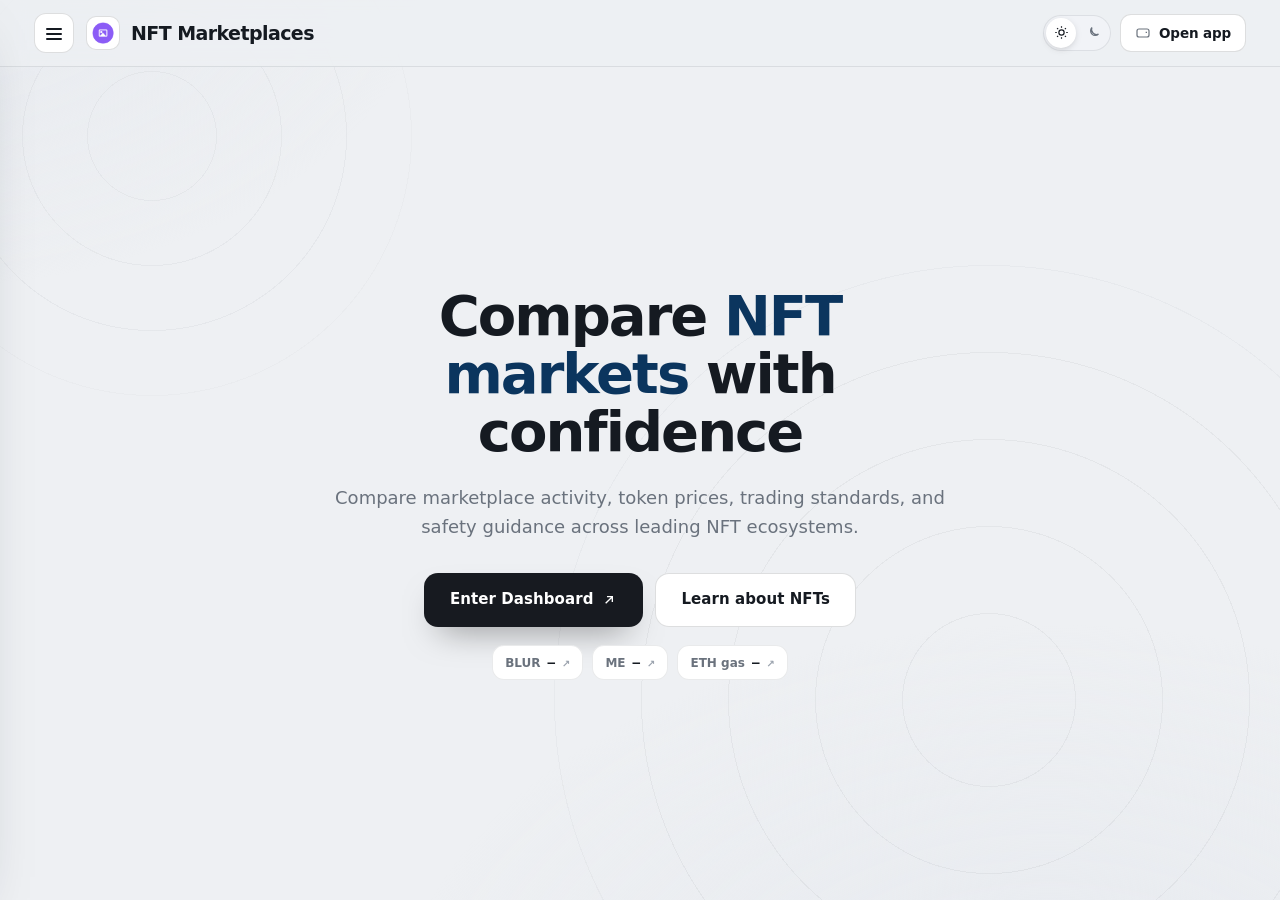
==== index.html @ 260162b2 "Update" ====
<!doctype html>
<html lang="en">
<head>
  <meta charset="utf-8">
  <meta name="viewport" content="width=device-width, initial-scale=1">
  <title>NFT Marketplaces — Compare NFT markets with confidence</title>
  <meta name="description" content="NFT marketplaces are online platforms where users discover, buy, sell, or trade non-fungible tokens across blockchain networks.">
  <meta name="robots" content="index,follow,max-snippet:-1,max-image-preview:large,max-video-preview:-1">
  <meta name="theme-color" content="#eef0f3">
  <link rel="canonical" href="https://nft-marketplaces.github.io/">
  <link rel="icon" type="image/png" href="favicon.png">
  <link rel="prefetch" href="dashboard/index.html">
  <link rel="preconnect" href="https://defillama.com/" crossorigin>
  <link rel="preconnect" href="https://coins.llama.fi" crossorigin>
  <meta property="og:type" content="website"><meta property="og:url" content="https://nft-marketplaces.github.io/">
  <meta property="og:title" content="NFT Marketplaces — Compare NFT markets with confidence">
  <meta property="og:description" content="NFT marketplaces are online platforms where users discover, buy, sell, or trade non-fungible tokens across blockchain networks.">
  <meta property="og:site_name" content="NFT Marketplaces dashboard"><meta property="og:image" content="https://nft-marketplaces.github.io/og-cover.png">
  <meta name="twitter:card" content="summary_large_image"><meta name="twitter:title" content="NFT Marketplaces — Compare NFT markets with confidence"><meta name="twitter:description" content="NFT marketplaces are online platforms where users discover, buy, sell, or trade non-fungible tokens across blockchain networks."><meta name="twitter:image" content="https://nft-marketplaces.github.io/og-cover.png">
  <script type="application/ld+json">
  {
    "@context":"https://schema.org",
    "@graph":[
      {"@type":"WebSite","@id":"https://nft-marketplaces.github.io/#website","url":"https://nft-marketplaces.github.io/","name":"NFT Marketplaces dashboard","inLanguage":"en-US"},
      {"@type":"Thing","@id":"https://nft-marketplaces.github.io/#brand","name":"NFT Marketplaces",
       "description":"NFT marketplaces are online platforms where users discover, buy, sell, or trade non-fungible tokens across blockchain networks.",
       "sameAs":["https://opensea.io/", "https://blur.io/", "https://magiceden.io/", "https://looksrare.org/"]},
      {"@type":"WebPage","@id":"https://nft-marketplaces.github.io/#webpage","url":"https://nft-marketplaces.github.io/","name":"NFT Marketplaces \u2014 Compare NFT markets with confidence","description":"NFT marketplaces are online platforms where users discover, buy, sell, or trade non-fungible tokens across blockchain networks.","isPartOf":{"@id":"https://nft-marketplaces.github.io/#website"},"about":{"@id":"https://nft-marketplaces.github.io/#brand"},"mainEntity":{"@id":"https://nft-marketplaces.github.io/#brand"},"inLanguage":"en-US","mentions":[{"@type":"Thing","name":"ERC-721","sameAs":"https://eips.ethereum.org/EIPS/eip-721"},{"@type":"Thing","name":"Wash trading","sameAs":"https://www.chainalysis.com/blog/2022-crypto-crime-report-preview-nft-wash-trading-money-laundering/"}]},
      {"@type":"ItemList","@id":"https://nft-marketplaces.github.io/#resources","name":"NFT Marketplaces \u2014 resources & references","itemListElement":[{"@type":"ListItem","position":1,"name":"Ethereum NFT Guide","url":"https://ethereum.org/nft/"},{"@type":"ListItem","position":2,"name":"ERC-721 Standard","url":"https://eips.ethereum.org/EIPS/eip-721"},{"@type":"ListItem","position":3,"name":"Non-Fungible Tokens","url":"https://en.wikipedia.org/wiki/Non-fungible_token"},{"@type":"ListItem","position":4,"name":"NFT Marketplaces Explained","url":"https://www.ledger.com/academy/nft-marketplaces-explained"},{"@type":"ListItem","position":5,"name":"DeFiLlama Marketplaces","url":"https://defillama.com/nfts/marketplaces"},{"@type":"ListItem","position":6,"name":"DappRadar Rankings","url":"https://dappradar.com/rankings/category/nft-marketplace-general"},{"@type":"ListItem","position":7,"name":"CoinGecko Marketplace Coins","url":"https://www.coingecko.com/en/categories/nft-marketplace"},{"@type":"ListItem","position":8,"name":"NFT Price Floor","url":"https://nftpricefloor.com/"},{"@type":"ListItem","position":9,"name":"How to Buy NFTs","url":"https://www.coinbase.com/learn/crypto-basics/how-to-buy-nft"},{"@type":"ListItem","position":10,"name":"How to Sell NFTs","url":"https://support.opensea.io/en/articles/8867002-how-do-i-sell-an-nft"},{"@type":"ListItem","position":11,"name":"Magic Eden Buying Guide","url":"https://community.magiceden.io/learn/how-to-buy-an-nft"},{"@type":"ListItem","position":12,"name":"How to Create NFTs","url":"https://support.opensea.io/en/articles/8867023-how-do-i-create-an-nft"},{"@type":"ListItem","position":13,"name":"Protect Your NFTs","url":"https://support.opensea.io/en/articles/8867129-how-can-i-stay-safe-and-protect-my-nfts"},{"@type":"ListItem","position":14,"name":"Revoke NFT Approvals","url":"https://support.opensea.io/en/articles/8867133-how-can-i-revoke-token-approvals-and-permissions-on-ethereum"},{"@type":"ListItem","position":15,"name":"NFT Airdrop Scams","url":"https://support.metamask.io/stay-safe/protect-yourself/nfts/nft-airdrop-scams/"},{"@type":"ListItem","position":16,"name":"NFT Wash Trading","url":"https://www.chainalysis.com/blog/2022-crypto-crime-report-preview-nft-wash-trading-money-laundering/"}]}
    ]
  }
  </script>
  <style>
:root{
  --bg:#eef0f3; --bg-2:#e7eaef; --panel:#ffffff; --field:#f1f3f7; --field-2:#e9edf2;
  --ink:#151a21; --text:#414954; --muted:#6a727d; --faint:#9aa2ad;
  --line:rgba(20,26,33,.09); --line-2:rgba(20,26,33,.14);
  --accent:#2081E2; --accent-ink:#0b355e; --accent-soft:rgba(32,129,226,0.13); --accent-glow:rgba(32,129,226,0.3);
  --cta:#171a20; --cta-hover:#0a0c10; --cta-ink:#ffffff;
  --shadow-card:0 1px 0 rgba(20,26,33,.02), 0 40px 80px -42px rgba(24,32,48,.40), 0 14px 30px -22px rgba(24,32,48,.24);
  --shadow-pop:0 24px 60px -26px rgba(24,32,48,.38), 0 8px 20px -12px rgba(24,32,48,.22);
  --mono: ui-monospace, "SF Mono", SFMono-Regular, Menlo, Consolas, monospace;
  --font: Inter, ui-sans-serif, system-ui, -apple-system, "Segoe UI", Roboto, sans-serif;
  --ease: cubic-bezier(0.22, 0.7, 0.24, 1);
  color-scheme: light;
}
html[data-theme="dark"]{
  --bg:#0b0e13; --bg-2:#0e131b; --panel:#141a24; --field:#1b2230; --field-2:#232c3d;
  --ink:#e9eef7; --text:#bcc5d6; --muted:#8b95a8; --faint:#606a7e;
  --line:rgba(226,234,250,.10); --line-2:rgba(226,234,250,.18);
  --accent:#5ea4ea; --accent-ink:#8fc0f0; --accent-soft:rgba(94,164,234,0.16); --accent-glow:rgba(94,164,234,0.34);
  --cta:#5ea4ea; --cta-hover:#508dc9; --cta-ink:#12161c;
  --shadow-card:0 30px 70px -34px rgba(0,0,0,.66), 0 6px 18px -10px rgba(0,0,0,.5);
  --shadow-pop:0 24px 60px -26px rgba(0,0,0,.7);
  color-scheme: dark;
}
*{ box-sizing:border-box; }
html{ height:100%; scroll-behavior:smooth; }
@media (prefers-reduced-motion: reduce){ html{ scroll-behavior:auto; } }
body{ margin:0; min-width:320px; height:100%; overflow:hidden; color:var(--text); background:var(--bg); font-family:var(--font); font-size:15px; line-height:1.55; -webkit-font-smoothing:antialiased; text-rendering:optimizeLegibility; }
a{ color:inherit; text-decoration:none; }
button{ font:inherit; color:inherit; background:none; border:none; cursor:pointer; }
img{ display:block; max-width:100%; }
h1,h2,h3,p{ margin:0; }
a:focus-visible, button:focus-visible, summary:focus-visible{ outline:2px solid var(--accent); outline-offset:3px; border-radius:10px; }
.skip{ position:absolute; left:-999px; }
.skip:focus{ left:12px; top:12px; z-index:120; padding:9px 15px; border-radius:10px; background:var(--cta); color:var(--cta-ink); font-weight:750; }
.bg{ position:fixed; inset:0; z-index:0; pointer-events:none; overflow:hidden; background:
  radial-gradient(1100px 700px at 82% 116%, var(--bg-2), transparent 60%),
  radial-gradient(900px 620px at -6% -8%, var(--bg-2), transparent 58%); }
.bg::before{ content:""; position:absolute; right:-14%; bottom:-30%; width:min(92vw,940px); aspect-ratio:1; border-radius:50%;
  background:repeating-radial-gradient(circle at center, transparent 0 86px, var(--line) 86px 87px); opacity:.5; mask:radial-gradient(circle at center, #000 62%, transparent 72%); }
.bg::after{ content:""; position:absolute; left:-10%; top:-16%; width:min(70vw,560px); aspect-ratio:1; border-radius:50%;
  background:repeating-radial-gradient(circle at center, transparent 0 64px, var(--line) 64px 65px); opacity:.4; mask:radial-gradient(circle at center, #000 60%, transparent 72%); }
.topbar{ position:relative; z-index:70; flex:0 0 auto; display:flex; align-items:center; justify-content:space-between; gap:14px; padding:13px clamp(16px,3.4vw,34px);
  background:color-mix(in srgb, var(--bg) 78%, transparent); backdrop-filter:saturate(140%) blur(12px); -webkit-backdrop-filter:saturate(140%) blur(12px); border-bottom:1px solid var(--line); }
.tb-left{ display:flex; align-items:center; gap:12px; min-width:0; }
.hamb{ display:grid; place-items:center; width:40px; height:40px; flex:0 0 auto; position:relative; border:1px solid var(--line-2); border-radius:12px; background:var(--panel); color:var(--ink); transition:border-color .15s var(--ease); }
.hamb:hover{ border-color:var(--accent); }
.hamb .bar{ position:absolute; left:11px; right:11px; height:2px; border-radius:2px; background:currentColor; transition:transform .24s var(--ease), opacity .18s var(--ease); }
.hamb .bar:nth-child(1){ top:14px; } .hamb .bar:nth-child(2){ top:19px; } .hamb .bar:nth-child(3){ top:24px; }
body.drawer-open .hamb .bar:nth-child(1){ transform:translateY(5px) rotate(45deg); }
body.drawer-open .hamb .bar:nth-child(2){ opacity:0; }
body.drawer-open .hamb .bar:nth-child(3){ transform:translateY(-5px) rotate(-45deg); }
.brand{ display:flex; align-items:center; gap:11px; min-width:0; }
.brand-logo{ width:34px; height:34px; flex:0 0 auto; display:grid; place-items:center; border-radius:10px; background:var(--panel); box-shadow:inset 0 0 0 1px var(--line-2); }
.brand-logo img{ width:22px; height:22px; border-radius:50%; }
.brand-name{ font-size:19px; font-weight:820; letter-spacing:-0.03em; color:var(--ink); line-height:1.1; white-space:nowrap; }
.tb-right{ display:flex; align-items:center; gap:9px; }
.theme-toggle{ display:inline-flex; align-items:center; gap:2px; padding:3px; border-radius:999px; background:var(--field); box-shadow:inset 0 0 0 1px var(--line); }
.theme-toggle button{ display:grid; place-items:center; width:30px; height:30px; border-radius:999px; color:var(--muted); transition:color .15s var(--ease), background-color .15s var(--ease); }
.theme-toggle button svg{ width:15px; height:15px; }
.theme-toggle button[aria-pressed="true"]{ color:var(--ink); background:var(--panel); box-shadow:0 2px 8px -3px rgba(0,0,0,.28); }
.btn-app{ display:inline-flex; align-items:center; gap:8px; padding:9px 15px; border-radius:11px; background:var(--panel); color:var(--ink); font-size:13.5px; font-weight:700; letter-spacing:-0.01em; box-shadow:inset 0 0 0 1px var(--line-2); transition:box-shadow .15s var(--ease), transform .15s var(--ease); white-space:nowrap; }
.btn-app svg{ width:16px; height:16px; color:var(--muted); }
.btn-app:hover{ box-shadow:inset 0 0 0 1px var(--accent); transform:translateY(-1px); }
.btn-app:hover svg{ color:var(--accent-ink); }
.scrim{ position:fixed; inset:0; z-index:80; background:rgba(10,14,17,.42); opacity:0; visibility:hidden; transition:opacity .28s var(--ease), visibility .28s var(--ease); }
body.drawer-open .scrim{ opacity:1; visibility:visible; }
.drawer{ position:fixed; z-index:90; top:0; left:0; height:100dvh; width:300px; max-width:86vw; display:flex; flex-direction:column; padding:16px 14px 16px; background:var(--panel); border-right:1px solid var(--line); box-shadow:var(--shadow-pop);
  transform:translateX(-104%); transition:transform .3s var(--ease); overflow-y:auto; }
body.drawer-open .drawer{ transform:translateX(0); }
.drawer-head{ display:flex; align-items:center; justify-content:space-between; gap:10px; padding:2px 6px 8px; }
.drawer-head .brand-name{ font-size:15px; }
.drawer-close{ display:grid; place-items:center; width:34px; height:34px; border-radius:10px; color:var(--muted); }
.drawer-close:hover{ color:var(--ink); background:var(--field); }
.drawer-close svg{ width:17px; height:17px; }
.nav-label{ margin:15px 12px 6px; font-size:10px; font-weight:750; letter-spacing:0.15em; text-transform:uppercase; color:var(--faint); }
.nav-item{ display:flex; align-items:center; gap:12px; padding:9px 12px; border-radius:10px; color:var(--text); font-size:14px; font-weight:650; transition:color .15s var(--ease), background-color .15s var(--ease); }
.nav-item .ni-ico{ width:18px; height:18px; flex:0 0 auto; color:var(--muted); }
.nav-item.is-active{ color:var(--accent-ink); background:var(--accent-soft); }
.nav-item.is-active .ni-ico{ color:var(--accent-ink); }
.nav-item:hover{ color:var(--ink); background:var(--field); }
.nav-group{ border-radius:10px; }
.nav-group summary{ display:flex; align-items:center; gap:12px; padding:9px 12px; border-radius:10px; color:var(--text); font-size:14px; font-weight:650; cursor:pointer; list-style:none; transition:color .15s var(--ease), background-color .15s var(--ease); }
.nav-group summary::-webkit-details-marker{ display:none; }
.nav-group summary .ni-ico{ width:18px; height:18px; flex:0 0 auto; color:var(--muted); }
.nav-group summary .chev{ width:15px; height:15px; margin-left:auto; color:var(--faint); transition:transform .2s var(--ease); }
.nav-group summary:hover{ color:var(--ink); background:var(--field); }
.nav-group[open] summary{ color:var(--ink); }
.nav-group[open] summary .chev{ transform:rotate(180deg); }
.nav-sub{ display:flex; flex-direction:column; gap:1px; padding:2px 0 8px 42px; }
.nav-sub a{ display:flex; align-items:baseline; gap:7px; padding:6px 10px; border-radius:8px; color:var(--muted); font-size:12.5px; font-weight:550; transition:color .15s var(--ease), background-color .15s var(--ease); }
.nav-sub a small{ color:var(--faint); font-size:10.5px; font-weight:500; }
.nav-sub a:hover{ color:var(--accent-ink); background:var(--field); }
.drawer-foot{ margin-top:auto; padding-top:13px; border-top:1px solid var(--line); }
.disclose{ margin:8px 8px 0; font-size:11px; line-height:1.5; color:var(--muted); }
.disclose strong{ color:var(--text); font-weight:750; }
.fine{ margin:6px 8px 0; font-size:10.5px; line-height:1.45; color:var(--faint); }
.app{ height:100dvh; display:flex; flex-direction:column; overflow:hidden; position:relative; z-index:1; }
.wrap{ flex:1 1 auto; min-height:0; display:grid; place-items:center; overflow:hidden; }
.stage{ width:100%; max-width:560px; max-height:100%; margin-inline:auto; padding:clamp(14px,3vh,36px) clamp(16px,3.4vw,26px); display:flex; flex-direction:column; align-items:center; text-align:center; }
.lead{ margin:0 0 clamp(13px,2.2vh,20px); max-width:24ch; font-size:clamp(19px,2.5vw,27px); line-height:1.16; letter-spacing:-0.025em; font-weight:750; color:var(--ink); }
.lead .hl{ color:var(--accent-ink); }
.hero-chips{ display:flex; flex-wrap:wrap; justify-content:center; gap:9px; margin-top:clamp(13px,2.2vh,18px); }
.hchip{ display:inline-flex; align-items:baseline; gap:7px; padding:8px 13px; border-radius:12px; background:var(--panel); box-shadow:inset 0 0 0 1px var(--line); font-size:12px; font-weight:600; color:var(--muted); transition:box-shadow .15s var(--ease), color .15s var(--ease); }
.hchip b{ color:var(--ink); font-family:var(--mono); font-size:12.5px; font-weight:650; font-variant-numeric:tabular-nums; }
.hchip .ext{ color:var(--faint); font-size:10px; }
a.hchip:hover{ box-shadow:inset 0 0 0 1px var(--accent); color:var(--text); }
a.hchip:hover .ext{ color:var(--accent-ink); }
.swap-card{ position:relative; width:min(480px,100%); border-radius:28px; background:var(--panel); padding:clamp(20px,4vw,30px); text-align:left; box-shadow:var(--shadow-card); }
.card-head{ display:flex; align-items:center; justify-content:space-between; margin:2px 4px 17px; }
.card-title{ font-size:15px; font-weight:800; letter-spacing:-0.02em; color:var(--ink); }
.badge{ display:inline-flex; align-items:center; gap:6px; padding:5px 11px; border-radius:999px; color:var(--accent-ink); background:var(--accent-soft); font-size:10px; font-weight:750; letter-spacing:0.07em; text-transform:uppercase; }
.badge i{ width:6px; height:6px; border-radius:50%; background:var(--accent); }
.field{ position:relative; padding:17px 18px 18px; border-radius:19px; background:var(--field); }
.field + .field{ margin-top:6px; }
.field-top{ display:flex; align-items:center; justify-content:space-between; }
.field-label{ font-size:12px; font-weight:600; color:var(--muted); }
.field-bal{ font-size:11px; font-weight:600; color:var(--faint); }
.field-row{ display:flex; align-items:center; justify-content:space-between; gap:12px; margin-top:11px; min-width:0; }
.amount{ min-width:0; }
.amount b{ display:block; font-size:clamp(29px,5vw,38px); font-weight:750; line-height:1; letter-spacing:-0.02em; color:var(--ink); font-variant-numeric:tabular-nums; }
.amount span{ display:block; margin-top:6px; font-size:11px; font-weight:600; color:var(--faint); }
.token-pill{ display:inline-flex; align-items:center; gap:10px; flex:0 0 auto; padding:7px 12px 7px 8px; border-radius:999px; background:var(--panel); box-shadow:0 4px 14px -8px rgba(0,0,0,.4), inset 0 0 0 1px var(--line); transition:box-shadow .15s var(--ease); }
.token-pill:hover{ box-shadow:0 6px 18px -8px rgba(0,0,0,.42), inset 0 0 0 1px var(--line-2); }
.token-pill img{ width:26px; height:26px; flex:0 0 auto; border-radius:50%; }
.token-meta{ display:flex; flex-direction:column; line-height:1.05; min-width:0; }
.token-meta small{ font-size:9.5px; font-weight:600; letter-spacing:0.06em; text-transform:uppercase; color:var(--faint); }
.token-meta b{ font-size:15px; font-weight:800; letter-spacing:-0.01em; color:var(--ink); white-space:nowrap; }
.token-pill .chev{ width:14px; height:14px; flex:0 0 auto; color:var(--faint); }
.reverse{ position:relative; z-index:2; display:grid; place-items:center; width:40px; height:40px; margin:-14px auto; border:4px solid var(--panel); border-radius:13px; background:var(--field-2); color:var(--muted); box-shadow:0 6px 16px -8px rgba(0,0,0,.4); transition:transform .28s var(--ease), color .15s var(--ease), background-color .15s var(--ease); }
.reverse svg{ width:16px; height:16px; }
.reverse:hover{ color:var(--cta-ink); background:var(--accent); transform:rotate(180deg); }
.details-btn{ display:flex; align-items:center; justify-content:center; gap:8px; width:100%; margin-top:12px; padding:12px; border-radius:14px; background:var(--field); color:var(--muted); font-size:12px; font-weight:750; letter-spacing:0.06em; text-transform:uppercase; transition:color .15s var(--ease), background-color .15s var(--ease); }
.details-btn svg{ width:14px; height:14px; transition:transform .2s var(--ease); }
.details-btn:hover{ color:var(--ink); }
.details-btn[aria-expanded="true"] svg{ transform:rotate(180deg); }
.details{ overflow:hidden; max-height:0; opacity:0; transition:max-height .3s var(--ease), opacity .22s var(--ease), margin .3s var(--ease); }
.details.open{ max-height:280px; opacity:1; margin-top:6px; }
.d-row{ display:flex; align-items:center; justify-content:space-between; gap:12px; padding:11px 8px; border-bottom:1px solid var(--line); }
.d-row:last-child{ border-bottom:0; }
.d-row span{ font-size:12.5px; font-weight:600; color:var(--muted); }
.d-row b{ font-size:12.5px; font-weight:700; color:var(--text); }
.d-row b.ok{ color:var(--accent-ink); }
.d-row b.mono{ font-family:var(--mono); font-size:11px; }
.cta{ display:flex; align-items:center; justify-content:center; gap:8px; margin-top:12px; padding:16px; border-radius:16px; background:var(--cta); color:var(--cta-ink); font-size:15px; font-weight:800; letter-spacing:0.03em; text-transform:uppercase; box-shadow:0 16px 34px -16px rgba(0,0,0,.5); transition:background-color .15s var(--ease), transform .15s var(--ease); }
.cta svg{ width:16px; height:16px; }
.cta:hover{ background:var(--cta-hover); transform:translateY(-1px); }
.card-note{ margin:13px 4px 0; font-size:11px; line-height:1.5; color:var(--faint); text-align:center; }
.card-note a{ color:var(--muted); text-decoration:underline; text-decoration-color:var(--line-2); text-underline-offset:2px; }
.card-note a:hover{ color:var(--accent-ink); }
@media (max-width:560px){
  .brand-name{ font-size:16px; } .btn-app span{ display:none; } .btn-app{ padding:9px 11px; }
  .stage{ padding:12px 16px; }
  .lead{ font-size:clamp(18px,5.5vw,24px); margin-bottom:14px; }
  .swap-card{ padding:18px; } .field{ padding:14px 15px 15px; } .amount b{ font-size:29px; }
  .hero-chips{ margin-top:12px; }
}
@media (max-height:700px){ .lead{ font-size:clamp(17px,4.5vw,21px); margin-bottom:10px; } .hero-chips{ display:none; } }
@media (max-height:600px){ .field{ padding:12px 15px 13px; } .amount b{ font-size:26px; } .details-btn{ margin-top:8px; padding:9px; } .cta{ padding:14px; margin-top:8px; } }
@media (prefers-reduced-motion: reduce){ *{ transition:none !important; } }
.stage.is-hero{ max-width:780px; }
.hero{ display:flex; flex-direction:column; align-items:center; text-align:center; }
.hero-h2{ margin:0; max-width:17ch; font-size:clamp(31px,5.8vw,56px); line-height:1.04; letter-spacing:-0.035em; font-weight:830; color:var(--ink); }
.hero-h2 .hl{ color:var(--accent-ink); }
.hero-sub{ margin:clamp(16px,2.8vh,23px) auto 0; max-width:54ch; font-size:clamp(15px,1.65vw,18px); line-height:1.58; color:var(--muted); font-weight:450; }
.hero-cta{ display:flex; flex-wrap:wrap; align-items:center; justify-content:center; gap:12px; margin-top:clamp(22px,3.6vh,32px); }
.hero-cta .cta{ margin-top:0; text-transform:none; letter-spacing:0.005em; padding:15px 26px; font-size:15px; border-radius:14px; }
.hero-cta .cta-ghost{ background:var(--panel); color:var(--ink); box-shadow:inset 0 0 0 1px var(--line-2); }
.hero-cta .cta-ghost:hover{ background:var(--field); box-shadow:inset 0 0 0 1px var(--accent); transform:translateY(-1px); }
@media (max-width:560px){ .hero-cta{ flex-direction:column; width:100%; max-width:340px; } .hero-cta .cta{ width:100%; } }
@media (max-height:640px){ .hero-sub{ font-size:14px; margin-top:12px; } .hero-chips{ display:none; } }
  </style>
  <script>document.documentElement.classList.add('js')</script>
</head>
<body>
  <a class="skip" href="#route-preview">Skip to preview</a>
  <div class="bg" aria-hidden="true"></div>

  <div class="app">
  <header class="topbar">
    <div class="tb-left">
      <button class="hamb" type="button" id="hamb" aria-label="Open navigation" aria-controls="drawer" aria-expanded="false"><span class="bar"></span><span class="bar"></span><span class="bar"></span></button>
      <div class="brand"><span class="brand-logo"><img src="favicon.png" width="22" height="22" alt="NFT Marketplaces logo"></span><h1 class="brand-name">NFT Marketplaces</h1></div>
    </div>
    <div class="tb-right">
      <div class="theme-toggle" role="group" aria-label="Color theme">
        <button type="button" id="theme-light" aria-pressed="true" aria-label="Light theme"><svg viewBox="0 0 24 24" fill="none" stroke="currentColor" stroke-width="1.9" aria-hidden="true"><circle cx="12" cy="12" r="4.2"/><path d="M12 2v2.4M12 19.6V22M2 12h2.4M19.6 12H22M4.9 4.9l1.7 1.7M17.4 17.4l1.7 1.7M19.1 4.9l-1.7 1.7M6.6 17.4l-1.7 1.7"/></svg></button>
        <button type="button" id="theme-dark" aria-pressed="false" aria-label="Dark theme"><svg viewBox="0 0 24 24" fill="none" stroke="currentColor" stroke-width="1.9" aria-hidden="true"><path d="M20 14.5A8 8 0 0 1 9.5 4a6.5 6.5 0 1 0 10.5 10.5z"/></svg></button>
      </div>
      <a class="btn-app" href="dashboard/" target="_blank" rel="noopener noreferrer"><svg viewBox="0 0 24 24" fill="none" stroke="currentColor" stroke-width="1.8" aria-hidden="true"><rect x="3" y="6" width="18" height="12" rx="3"/><path d="M16 11h2"/></svg><span>Open app</span></a>
    </div>
  </header>

  <div class="scrim" id="scrim" tabindex="-1"></div>
  <aside class="drawer" id="drawer" aria-label="Primary" aria-hidden="true">
    <div class="drawer-head">
      <div class="brand"><span class="brand-logo"><img src="favicon.png" width="22" height="22" alt=""></span><span class="brand-name">NFT Marketplaces</span></div>
      <button class="drawer-close" type="button" id="drawer-close" aria-label="Close navigation"><svg viewBox="0 0 24 24" fill="none" stroke="currentColor" stroke-width="2" aria-hidden="true"><path d="M6 6l12 12M18 6L6 18"/></svg></button>
    </div>
    <nav aria-label="Sections">
      <p class="nav-label">Bridge</p>
      <a class="nav-item is-active" href="#route-preview" aria-current="page"><svg class="ni-ico" viewBox="0 0 24 24" fill="none" stroke="currentColor" stroke-width="1.8" aria-hidden="true"><path d="M7 10h11l-3-3M17 14H6l3 3"/></svg>Route preview</a>
      <p class="nav-label">Understand</p>
      <details class="nav-group" open><summary><svg class="ni-ico" viewBox="0 0 24 24" fill="none" stroke="currentColor" stroke-width="1.8" aria-hidden="true"><path d="M4 5h10a3 3 0 0 1 3 3v11a2 2 0 0 0-2-2H4zM20 5h-1a3 3 0 0 0-3 3v11a2 2 0 0 1 2-2h2z"/></svg>How NFT markets work<svg class="chev" viewBox="0 0 24 24" fill="none" stroke="currentColor" stroke-width="2" aria-hidden="true"><path d="M6 9l6 6 6-6"/></svg></summary><div class="nav-sub"><a href="https://ethereum.org/nft/" target="_blank" rel="noopener noreferrer">Ethereum NFT Guide <small>NFTs on Ethereum</small></a><a href="https://eips.ethereum.org/EIPS/eip-721" target="_blank" rel="noopener noreferrer">ERC-721 Standard <small>Core token standard</small></a><a href="https://en.wikipedia.org/wiki/Non-fungible_token" target="_blank" rel="noopener noreferrer">Non-Fungible Tokens <small>Neutral topic overview</small></a><a href="https://www.ledger.com/academy/nft-marketplaces-explained" target="_blank" rel="noopener noreferrer">NFT Marketplaces Explained <small>Marketplace model explained</small></a></div></details>
      <p class="nav-label">Markets &amp; data</p>
      <details class="nav-group"><summary><svg class="ni-ico" viewBox="0 0 24 24" fill="none" stroke="currentColor" stroke-width="1.8" aria-hidden="true"><path d="M4 5h10a3 3 0 0 1 3 3v11a2 2 0 0 0-2-2H4zM20 5h-1a3 3 0 0 0-3 3v11a2 2 0 0 1 2-2h2z"/></svg>Live market intelligence<svg class="chev" viewBox="0 0 24 24" fill="none" stroke="currentColor" stroke-width="2" aria-hidden="true"><path d="M6 9l6 6 6-6"/></svg></summary><div class="nav-sub"><a href="https://defillama.com/nfts/marketplaces" target="_blank" rel="noopener noreferrer">DeFiLlama Marketplaces <small>Marketplace volume rankings</small></a><a href="https://dappradar.com/rankings/category/nft-marketplace-general" target="_blank" rel="noopener noreferrer">DappRadar Rankings <small>Cross-chain dapp rankings</small></a><a href="https://www.coingecko.com/en/categories/nft-marketplace" target="_blank" rel="noopener noreferrer">CoinGecko Marketplace Coins <small>Marketplace token category</small></a><a href="https://nftpricefloor.com/" target="_blank" rel="noopener noreferrer">NFT Price Floor <small>Collection floors and volume</small></a></div></details>
      <p class="nav-label">Guides</p>
      <details class="nav-group"><summary><svg class="ni-ico" viewBox="0 0 24 24" fill="none" stroke="currentColor" stroke-width="1.8" aria-hidden="true"><path d="M4 5h10a3 3 0 0 1 3 3v11a2 2 0 0 0-2-2H4zM20 5h-1a3 3 0 0 0-3 3v11a2 2 0 0 1 2-2h2z"/></svg>Buy, sell, create<svg class="chev" viewBox="0 0 24 24" fill="none" stroke="currentColor" stroke-width="2" aria-hidden="true"><path d="M6 9l6 6 6-6"/></svg></summary><div class="nav-sub"><a href="https://www.coinbase.com/learn/crypto-basics/how-to-buy-nft" target="_blank" rel="noopener noreferrer">How to Buy NFTs <small>Buyer setup walkthrough</small></a><a href="https://support.opensea.io/en/articles/8867002-how-do-i-sell-an-nft" target="_blank" rel="noopener noreferrer">How to Sell NFTs <small>Official listing steps</small></a><a href="https://community.magiceden.io/learn/how-to-buy-an-nft" target="_blank" rel="noopener noreferrer">Magic Eden Buying Guide <small>Multichain buying walkthrough</small></a><a href="https://support.opensea.io/en/articles/8867023-how-do-i-create-an-nft" target="_blank" rel="noopener noreferrer">How to Create NFTs <small>Official minting steps</small></a></div></details>
      <p class="nav-label">Safety</p>
      <details class="nav-group"><summary><svg class="ni-ico" viewBox="0 0 24 24" fill="none" stroke="currentColor" stroke-width="1.8" aria-hidden="true"><path d="M4 5h10a3 3 0 0 1 3 3v11a2 2 0 0 0-2-2H4zM20 5h-1a3 3 0 0 0-3 3v11a2 2 0 0 1 2-2h2z"/></svg>Protect wallet and assets<svg class="chev" viewBox="0 0 24 24" fill="none" stroke="currentColor" stroke-width="2" aria-hidden="true"><path d="M6 9l6 6 6-6"/></svg></summary><div class="nav-sub"><a href="https://support.opensea.io/en/articles/8867129-how-can-i-stay-safe-and-protect-my-nfts" target="_blank" rel="noopener noreferrer">Protect Your NFTs <small>Wallet and listing safety</small></a><a href="https://support.opensea.io/en/articles/8867133-how-can-i-revoke-token-approvals-and-permissions-on-ethereum" target="_blank" rel="noopener noreferrer">Revoke NFT Approvals <small>Review marketplace permissions</small></a><a href="https://support.metamask.io/stay-safe/protect-yourself/nfts/nft-airdrop-scams/" target="_blank" rel="noopener noreferrer">NFT Airdrop Scams <small>Spot malicious NFT drops</small></a><a href="https://www.chainalysis.com/blog/2022-crypto-crime-report-preview-nft-wash-trading-money-laundering/" target="_blank" rel="noopener noreferrer">NFT Wash Trading <small>Detect artificial trading activity</small></a></div></details>
    </nav>
    <div class="drawer-foot">
      <p class="disclose"><strong>Independent dashboard.</strong> Not affiliated with any protocol or issuer named here.</p>
      <p class="fine">Live figures come from public third-party sources and change. Educational reference only.</p>
    </div>
  </aside>

  <div class="wrap">
    <main class="stage is-hero">
      <div class="hero" id="app">
        <h2 class="hero-h2">Compare <span class="hl">NFT markets</span> with confidence</h2>
        <p class="hero-sub">Compare marketplace activity, token prices, trading standards, and safety guidance across leading NFT ecosystems.</p>
        <div class="hero-cta">
          <a class="cta cta-primary" href="dashboard/" target="_blank" rel="noopener noreferrer">Enter Dashboard <svg viewBox="0 0 24 24" fill="none" stroke="currentColor" stroke-width="2" aria-hidden="true"><path d="M7 17L17 7M9 7h8v8"/></svg></a>
          <a class="cta cta-ghost" href="https://ethereum.org/nft/" target="_blank" rel="noopener noreferrer">Learn about NFTs</a>
        </div>
      </div>
      <div class="hero-chips">
        <a class="hchip" href="https://www.coingecko.com/en/coins/blur" target="_blank" rel="noopener noreferrer">BLUR <b id="sig0">—</b> <span class="ext" aria-hidden="true">↗</span></a>
          <a class="hchip" href="https://www.coingecko.com/en/coins/magic-eden" target="_blank" rel="noopener noreferrer">ME <b id="sig1">—</b> <span class="ext" aria-hidden="true">↗</span></a>
          <a class="hchip" href="https://etherscan.io/gastracker" target="_blank" rel="noopener noreferrer">ETH gas <b id="sig2">—</b> <span class="ext" aria-hidden="true">↗</span></a>
      </div>
    </main>
  </div>
  </div>

  <script>
  (function(){
    "use strict";
    var $=function(id){ return document.getElementById(id); };
    var root=document.documentElement, tl=$("theme-light"), td=$("theme-dark");
    function applyTheme(t){ if(t==="dark"){ root.setAttribute("data-theme","dark"); } else { root.removeAttribute("data-theme"); } if(tl) tl.setAttribute("aria-pressed", String(t!=="dark")); if(td) td.setAttribute("aria-pressed", String(t==="dark")); }
    var saved=null; try{ saved=localStorage.getItem("nftmarketp-theme"); }catch(e){}
    if(saved) applyTheme(saved);
    function setTheme(t){ applyTheme(t); try{ localStorage.setItem("nftmarketp-theme", t); }catch(e){} }
    if(tl) tl.addEventListener("click", function(){ setTheme("light"); });
    if(td) td.addEventListener("click", function(){ setTheme("dark"); });
    var body=document.body, hamb=$("hamb"), scrim=$("scrim"), drawer=$("drawer"), dclose=$("drawer-close");
    function openD(){ body.classList.add("drawer-open"); hamb.setAttribute("aria-expanded","true"); drawer.setAttribute("aria-hidden","false"); }
    function closeD(){ body.classList.remove("drawer-open"); hamb.setAttribute("aria-expanded","false"); drawer.setAttribute("aria-hidden","true"); }
    if(hamb) hamb.addEventListener("click", function(){ body.classList.contains("drawer-open")?closeD():openD(); });
    if(scrim) scrim.addEventListener("click", closeD);
    if(dclose) dclose.addEventListener("click", closeD);
    document.addEventListener("keydown", function(e){ if(e.key==="Escape" && body.classList.contains("drawer-open")) closeD(); });
    if(drawer) drawer.addEventListener("click", function(e){ if(e.target.closest("a")) closeD(); });

    var db=$("details-btn"), dp=$("details");
    if(db&&dp) db.addEventListener("click", function(){ var open=dp.classList.toggle("open"); db.setAttribute("aria-expanded", String(open)); db.firstChild.textContent = open?"Hide details ":"Show details "; });
    function money(n){ if(n>=1e9) return "$"+(n/1e9).toFixed(2)+"B"; if(n>=1e6) return "$"+(n/1e6).toFixed(1)+"M"; if(n>=1e3) return "$"+(n/1e3).toFixed(0)+"K"; return "$"+n.toFixed(0); }
    function gwei(g){ return (g>=0.1?g.toFixed(2):(g>=0.001?g.toFixed(3):Number(g.toPrecision(2)).toString()))+" gwei"; }
    function grab(url,opt){ var c="AbortController" in window ? new AbortController():null, t=c?setTimeout(function(){c.abort();},7000):null; var o=opt||{}; if(c) o.signal=c.signal; return fetch(url,o).then(function(r){ if(!r.ok) throw 0; return r.json(); }).finally(function(){ if(t) clearTimeout(t); }); }
    grab("https://coins.llama.fi/prices/current/coingecko:blur").then(function(j){ var c=j&&j.coins&&j.coins["coingecko:blur"], v=c&&Number(c.price); if(isFinite(v)&&v>0) $("sig0").textContent="$"+v.toLocaleString("en-US",{maximumFractionDigits:3}); }).catch(function(){});
    grab("https://coins.llama.fi/prices/current/coingecko:magic-eden").then(function(j){ var c=j&&j.coins&&j.coins["coingecko:magic-eden"], v=c&&Number(c.price); if(isFinite(v)&&v>0) $("sig1").textContent="$"+v.toLocaleString("en-US",{maximumFractionDigits:3}); }).catch(function(){});
    grab("https://ethereum-rpc.publicnode.com",{ method:"POST", headers:{"Content-Type":"application/json"}, body:'{"jsonrpc":"2.0","id":1,"method":"eth_gasPrice","params":[]}' }).then(function(j){ var wei=j&&j.result?parseInt(j.result,16):NaN; if(isFinite(wei)&&wei>0) $("sig2").textContent=gwei(wei/1e9); }).catch(function(){});
  })();
  </script>
</body>
</html>
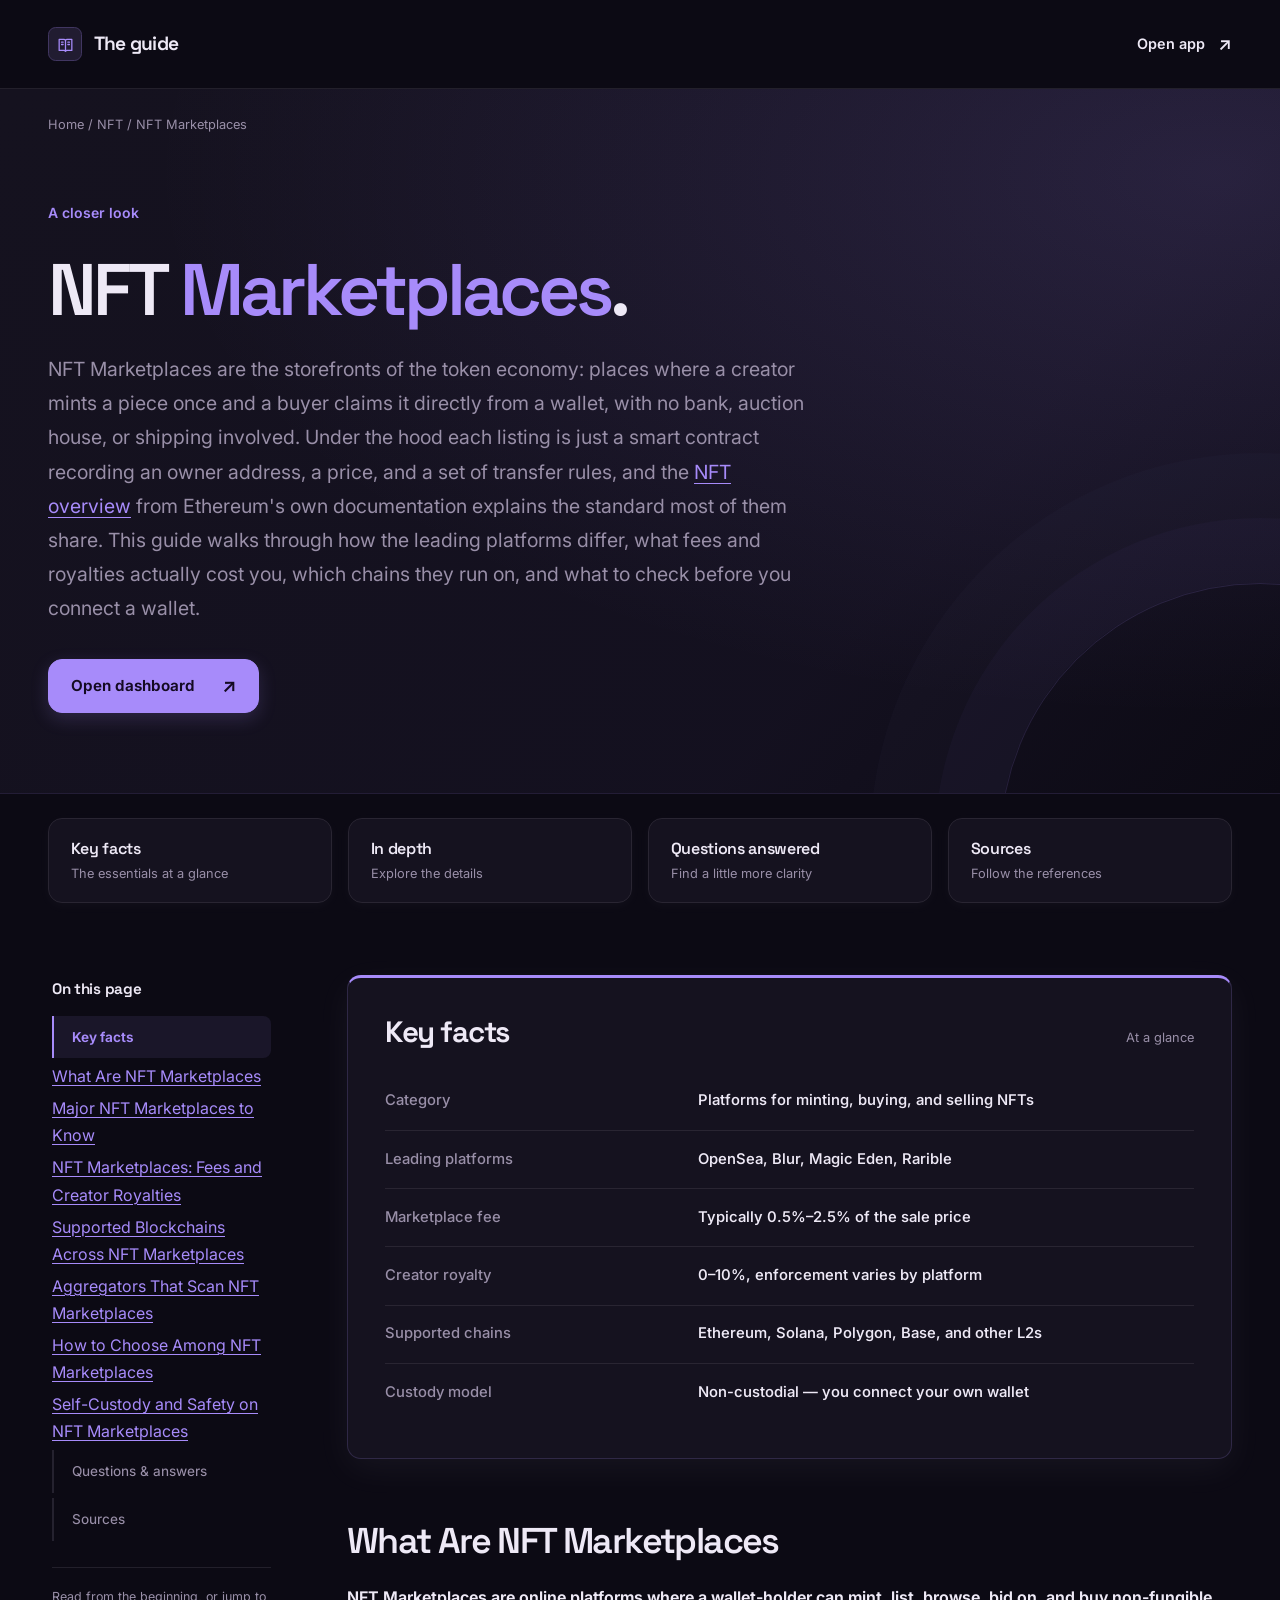
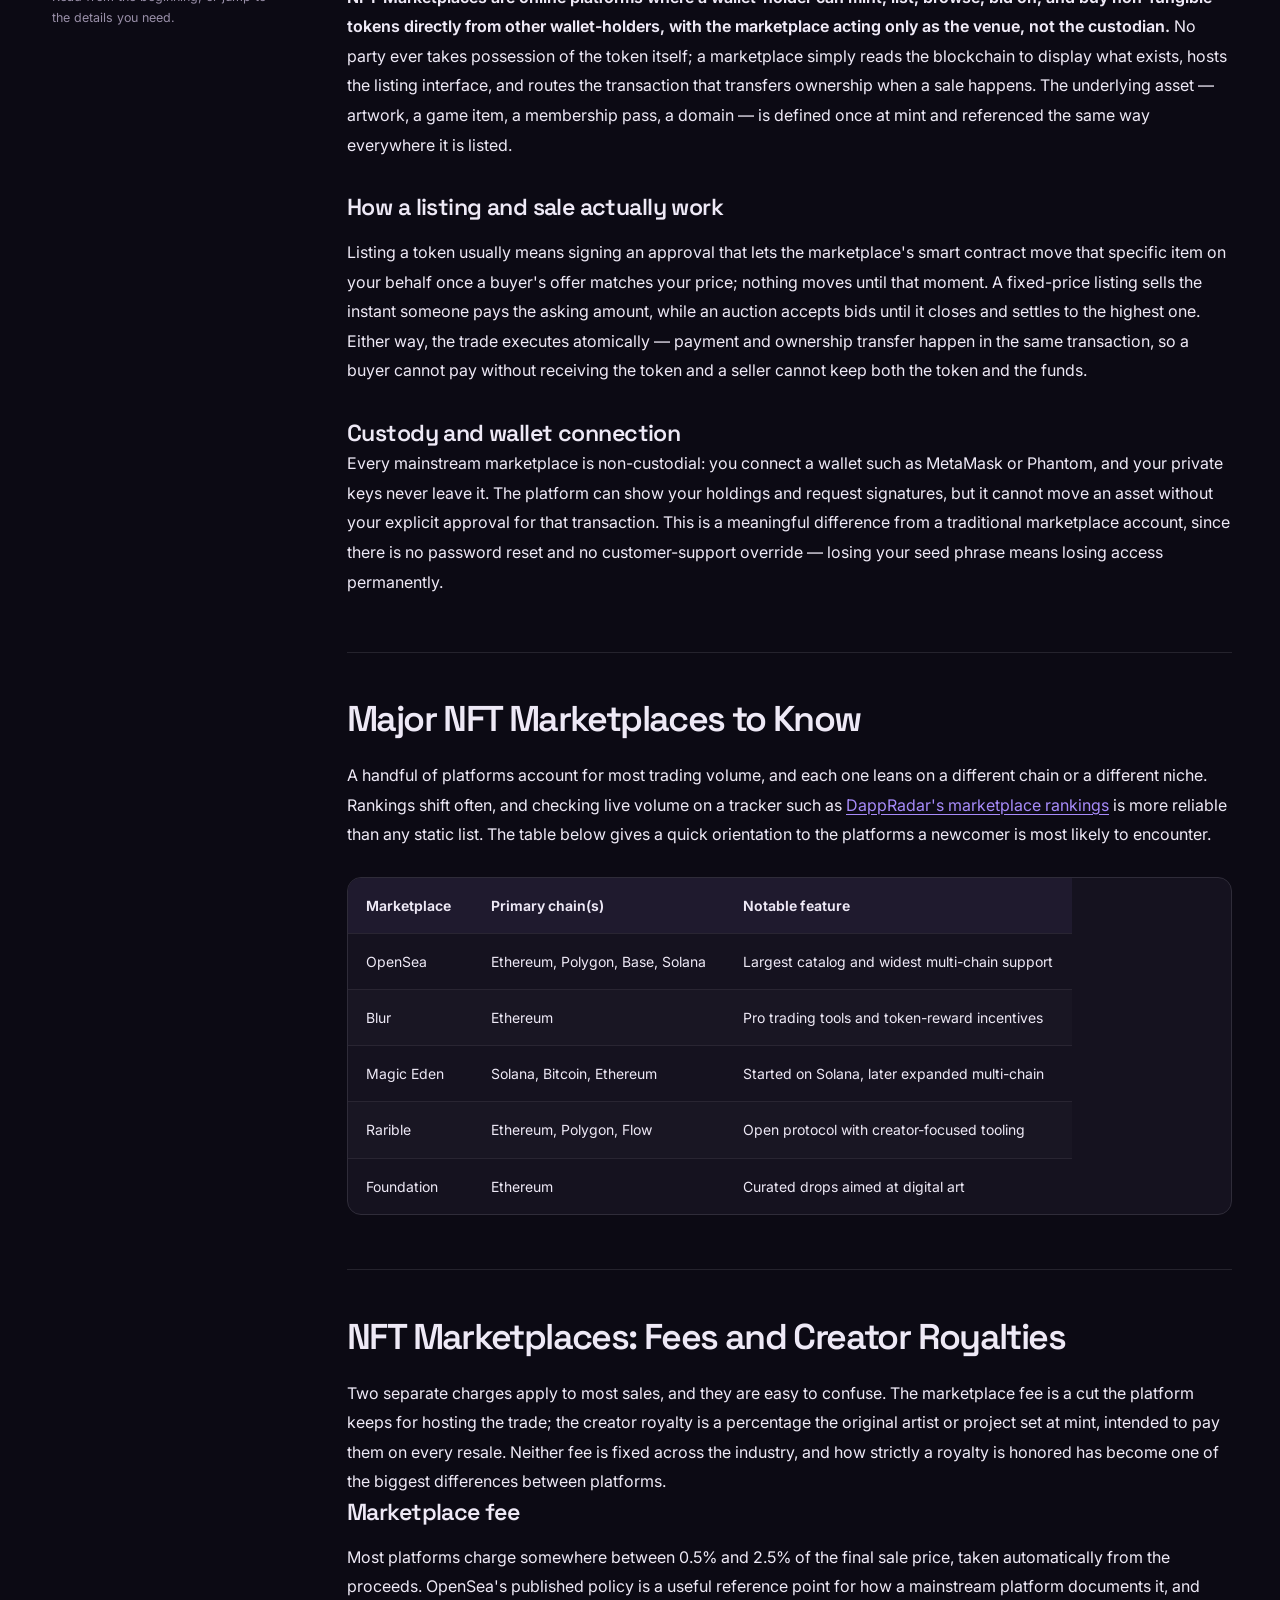
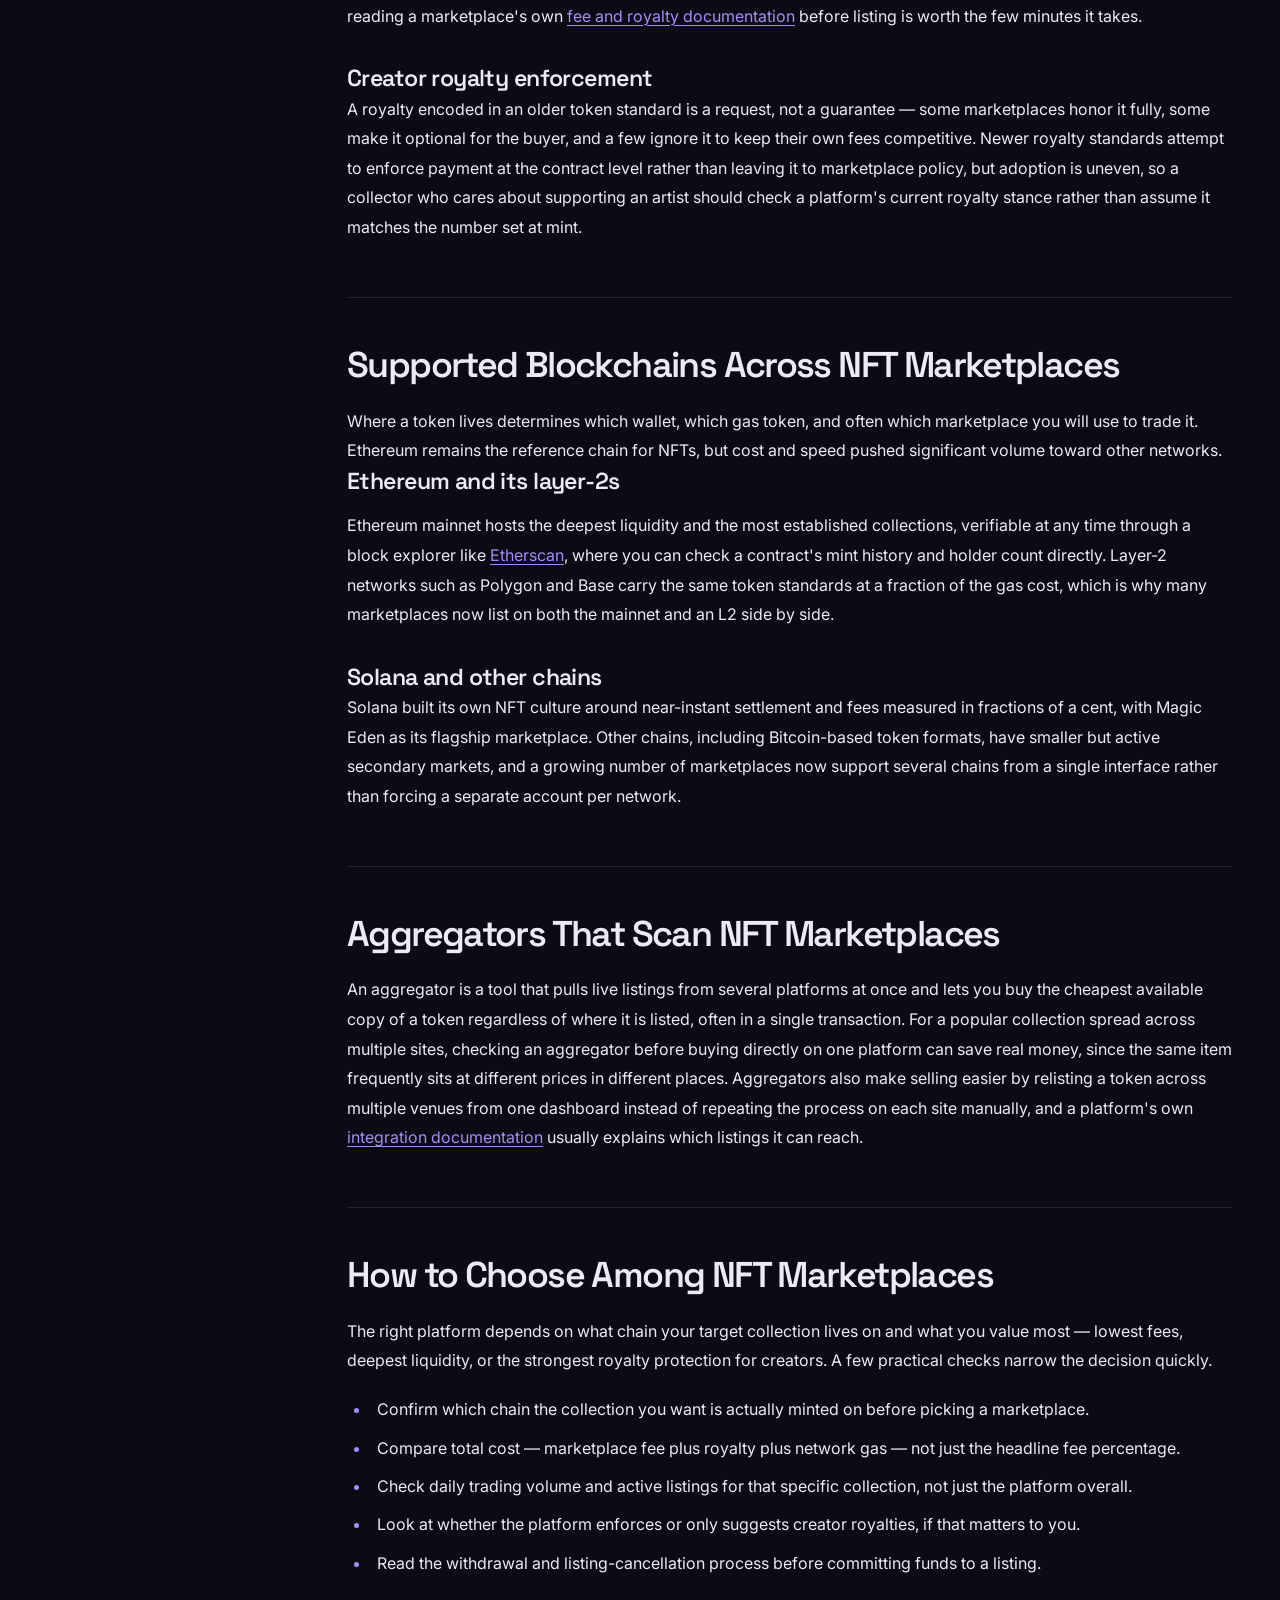
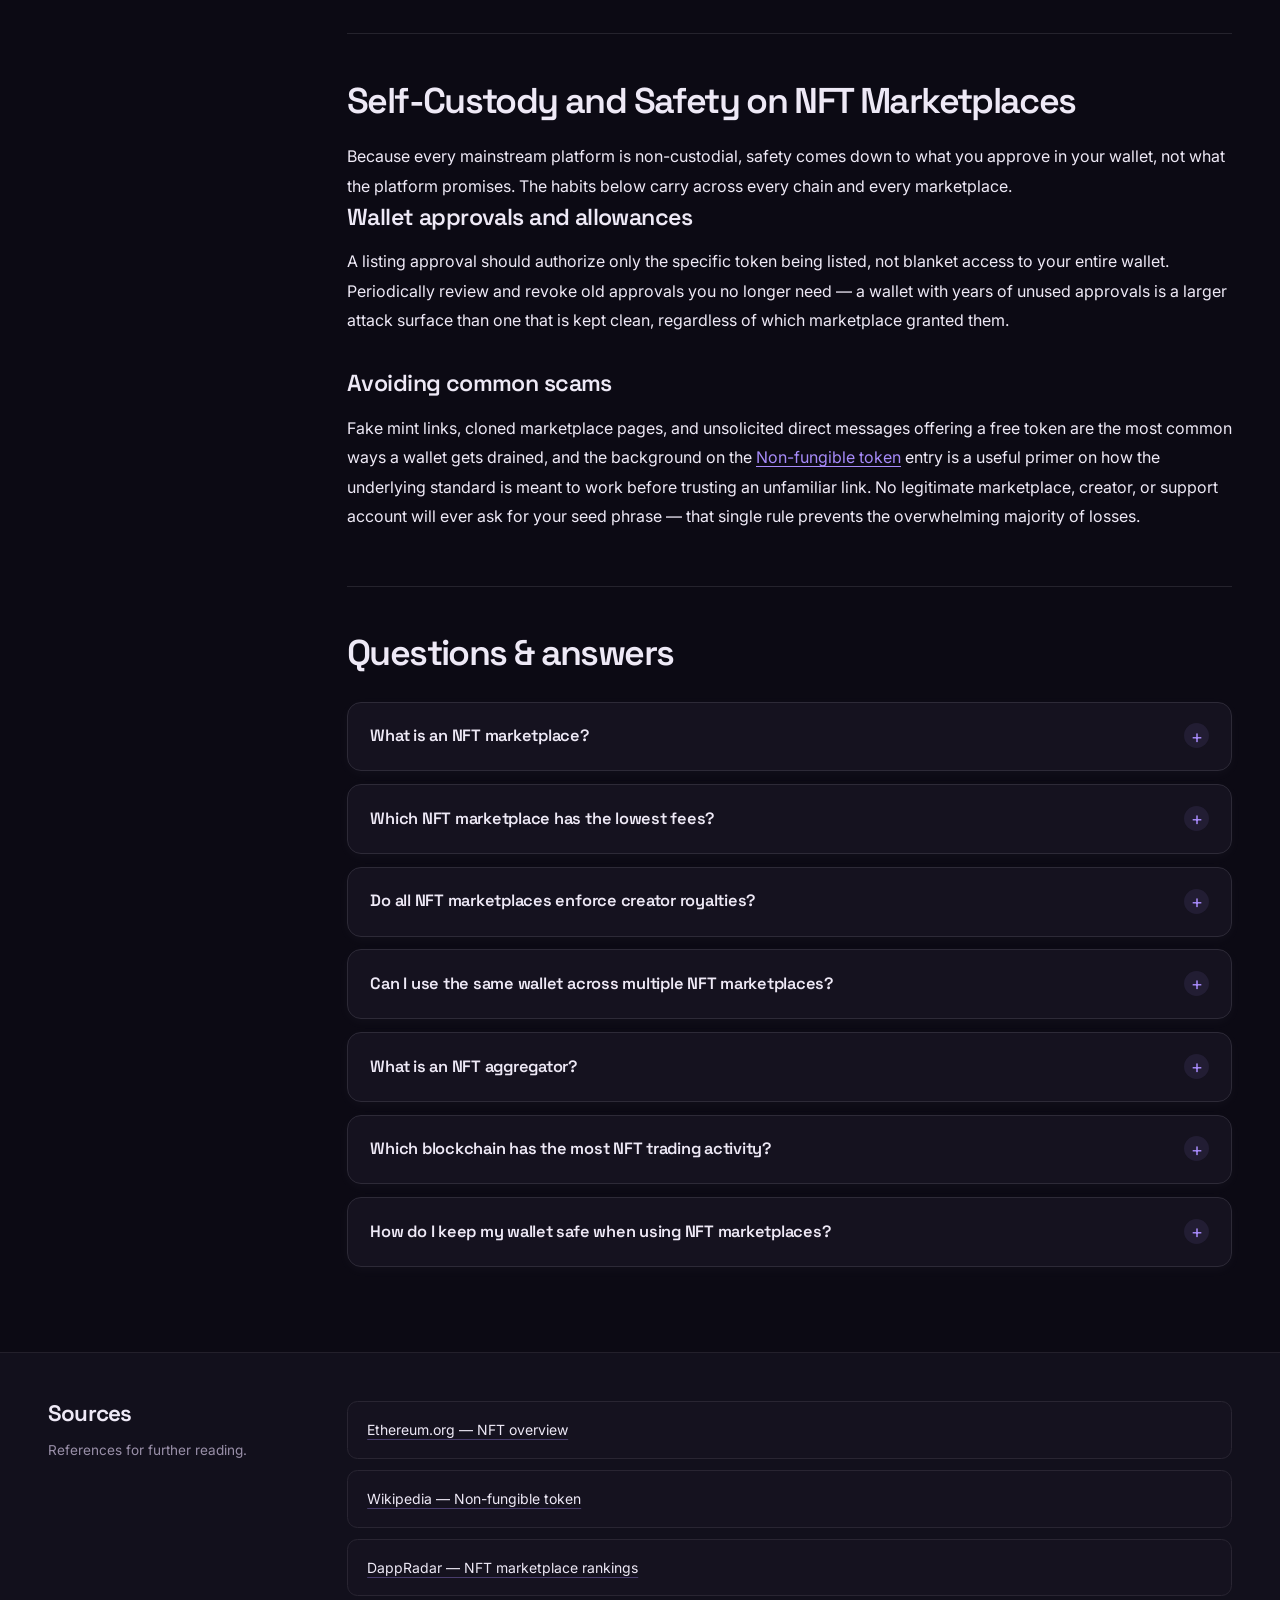
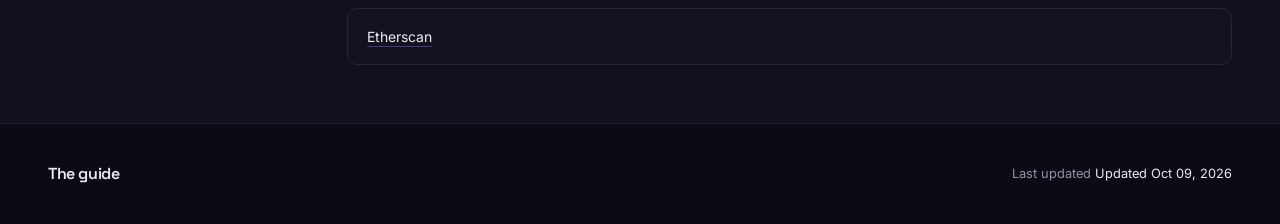
==== commit bae9e022: "Guide redesign: rich content, inline sources, scrollspy" ====
--- a/index.html
+++ b/index.html
@@ -1,300 +1,1310 @@
 <!doctype html>
 <html lang="en">
 <head>
-  <meta charset="utf-8">
-  <meta name="viewport" content="width=device-width, initial-scale=1">
-  <title>NFT Marketplaces — Compare NFT markets with confidence</title>
-  <meta name="description" content="NFT marketplaces are online platforms where users discover, buy, sell, or trade non-fungible tokens across blockchain networks.">
-  <meta name="robots" content="index,follow,max-snippet:-1,max-image-preview:large,max-video-preview:-1">
-  <meta name="theme-color" content="#eef0f3">
-  <link rel="canonical" href="https://nft-marketplaces.github.io/">
-  <link rel="icon" type="image/png" href="favicon.png">
-  <link rel="prefetch" href="dashboard/index.html">
-  <link rel="preconnect" href="https://defillama.com/" crossorigin>
-  <link rel="preconnect" href="https://coins.llama.fi" crossorigin>
-  <meta property="og:type" content="website"><meta property="og:url" content="https://nft-marketplaces.github.io/">
-  <meta property="og:title" content="NFT Marketplaces — Compare NFT markets with confidence">
-  <meta property="og:description" content="NFT marketplaces are online platforms where users discover, buy, sell, or trade non-fungible tokens across blockchain networks.">
-  <meta property="og:site_name" content="NFT Marketplaces dashboard"><meta property="og:image" content="https://nft-marketplaces.github.io/og-cover.png">
-  <meta name="twitter:card" content="summary_large_image"><meta name="twitter:title" content="NFT Marketplaces — Compare NFT markets with confidence"><meta name="twitter:description" content="NFT marketplaces are online platforms where users discover, buy, sell, or trade non-fungible tokens across blockchain networks."><meta name="twitter:image" content="https://nft-marketplaces.github.io/og-cover.png">
-  <script type="application/ld+json">
-  {
-    "@context":"https://schema.org",
-    "@graph":[
-      {"@type":"WebSite","@id":"https://nft-marketplaces.github.io/#website","url":"https://nft-marketplaces.github.io/","name":"NFT Marketplaces dashboard","inLanguage":"en-US"},
-      {"@type":"Thing","@id":"https://nft-marketplaces.github.io/#brand","name":"NFT Marketplaces",
-       "description":"NFT marketplaces are online platforms where users discover, buy, sell, or trade non-fungible tokens across blockchain networks.",
-       "sameAs":["https://opensea.io/", "https://blur.io/", "https://magiceden.io/", "https://looksrare.org/"]},
-      {"@type":"WebPage","@id":"https://nft-marketplaces.github.io/#webpage","url":"https://nft-marketplaces.github.io/","name":"NFT Marketplaces \u2014 Compare NFT markets with confidence","description":"NFT marketplaces are online platforms where users discover, buy, sell, or trade non-fungible tokens across blockchain networks.","isPartOf":{"@id":"https://nft-marketplaces.github.io/#website"},"about":{"@id":"https://nft-marketplaces.github.io/#brand"},"mainEntity":{"@id":"https://nft-marketplaces.github.io/#brand"},"inLanguage":"en-US","mentions":[{"@type":"Thing","name":"ERC-721","sameAs":"https://eips.ethereum.org/EIPS/eip-721"},{"@type":"Thing","name":"Wash trading","sameAs":"https://www.chainalysis.com/blog/2022-crypto-crime-report-preview-nft-wash-trading-money-laundering/"}]},
-      {"@type":"ItemList","@id":"https://nft-marketplaces.github.io/#resources","name":"NFT Marketplaces \u2014 resources & references","itemListElement":[{"@type":"ListItem","position":1,"name":"Ethereum NFT Guide","url":"https://ethereum.org/nft/"},{"@type":"ListItem","position":2,"name":"ERC-721 Standard","url":"https://eips.ethereum.org/EIPS/eip-721"},{"@type":"ListItem","position":3,"name":"Non-Fungible Tokens","url":"https://en.wikipedia.org/wiki/Non-fungible_token"},{"@type":"ListItem","position":4,"name":"NFT Marketplaces Explained","url":"https://www.ledger.com/academy/nft-marketplaces-explained"},{"@type":"ListItem","position":5,"name":"DeFiLlama Marketplaces","url":"https://defillama.com/nfts/marketplaces"},{"@type":"ListItem","position":6,"name":"DappRadar Rankings","url":"https://dappradar.com/rankings/category/nft-marketplace-general"},{"@type":"ListItem","position":7,"name":"CoinGecko Marketplace Coins","url":"https://www.coingecko.com/en/categories/nft-marketplace"},{"@type":"ListItem","position":8,"name":"NFT Price Floor","url":"https://nftpricefloor.com/"},{"@type":"ListItem","position":9,"name":"How to Buy NFTs","url":"https://www.coinbase.com/learn/crypto-basics/how-to-buy-nft"},{"@type":"ListItem","position":10,"name":"How to Sell NFTs","url":"https://support.opensea.io/en/articles/8867002-how-do-i-sell-an-nft"},{"@type":"ListItem","position":11,"name":"Magic Eden Buying Guide","url":"https://community.magiceden.io/learn/how-to-buy-an-nft"},{"@type":"ListItem","position":12,"name":"How to Create NFTs","url":"https://support.opensea.io/en/articles/8867023-how-do-i-create-an-nft"},{"@type":"ListItem","position":13,"name":"Protect Your NFTs","url":"https://support.opensea.io/en/articles/8867129-how-can-i-stay-safe-and-protect-my-nfts"},{"@type":"ListItem","position":14,"name":"Revoke NFT Approvals","url":"https://support.opensea.io/en/articles/8867133-how-can-i-revoke-token-approvals-and-permissions-on-ethereum"},{"@type":"ListItem","position":15,"name":"NFT Airdrop Scams","url":"https://support.metamask.io/stay-safe/protect-yourself/nfts/nft-airdrop-scams/"},{"@type":"ListItem","position":16,"name":"NFT Wash Trading","url":"https://www.chainalysis.com/blog/2022-crypto-crime-report-preview-nft-wash-trading-money-laundering/"}]}
-    ]
-  }
-  </script>
-  <style>
-:root{
-  --bg:#eef0f3; --bg-2:#e7eaef; --panel:#ffffff; --field:#f1f3f7; --field-2:#e9edf2;
-  --ink:#151a21; --text:#414954; --muted:#6a727d; --faint:#9aa2ad;
-  --line:rgba(20,26,33,.09); --line-2:rgba(20,26,33,.14);
-  --accent:#2081E2; --accent-ink:#0b355e; --accent-soft:rgba(32,129,226,0.13); --accent-glow:rgba(32,129,226,0.3);
-  --cta:#171a20; --cta-hover:#0a0c10; --cta-ink:#ffffff;
-  --shadow-card:0 1px 0 rgba(20,26,33,.02), 0 40px 80px -42px rgba(24,32,48,.40), 0 14px 30px -22px rgba(24,32,48,.24);
-  --shadow-pop:0 24px 60px -26px rgba(24,32,48,.38), 0 8px 20px -12px rgba(24,32,48,.22);
-  --mono: ui-monospace, "SF Mono", SFMono-Regular, Menlo, Consolas, monospace;
-  --font: Inter, ui-sans-serif, system-ui, -apple-system, "Segoe UI", Roboto, sans-serif;
-  --ease: cubic-bezier(0.22, 0.7, 0.24, 1);
-  color-scheme: light;
-}
-html[data-theme="dark"]{
-  --bg:#0b0e13; --bg-2:#0e131b; --panel:#141a24; --field:#1b2230; --field-2:#232c3d;
-  --ink:#e9eef7; --text:#bcc5d6; --muted:#8b95a8; --faint:#606a7e;
-  --line:rgba(226,234,250,.10); --line-2:rgba(226,234,250,.18);
-  --accent:#5ea4ea; --accent-ink:#8fc0f0; --accent-soft:rgba(94,164,234,0.16); --accent-glow:rgba(94,164,234,0.34);
-  --cta:#5ea4ea; --cta-hover:#508dc9; --cta-ink:#12161c;
-  --shadow-card:0 30px 70px -34px rgba(0,0,0,.66), 0 6px 18px -10px rgba(0,0,0,.5);
-  --shadow-pop:0 24px 60px -26px rgba(0,0,0,.7);
-  color-scheme: dark;
-}
-*{ box-sizing:border-box; }
-html{ height:100%; scroll-behavior:smooth; }
-@media (prefers-reduced-motion: reduce){ html{ scroll-behavior:auto; } }
-body{ margin:0; min-width:320px; height:100%; overflow:hidden; color:var(--text); background:var(--bg); font-family:var(--font); font-size:15px; line-height:1.55; -webkit-font-smoothing:antialiased; text-rendering:optimizeLegibility; }
-a{ color:inherit; text-decoration:none; }
-button{ font:inherit; color:inherit; background:none; border:none; cursor:pointer; }
-img{ display:block; max-width:100%; }
-h1,h2,h3,p{ margin:0; }
-a:focus-visible, button:focus-visible, summary:focus-visible{ outline:2px solid var(--accent); outline-offset:3px; border-radius:10px; }
-.skip{ position:absolute; left:-999px; }
-.skip:focus{ left:12px; top:12px; z-index:120; padding:9px 15px; border-radius:10px; background:var(--cta); color:var(--cta-ink); font-weight:750; }
-.bg{ position:fixed; inset:0; z-index:0; pointer-events:none; overflow:hidden; background:
-  radial-gradient(1100px 700px at 82% 116%, var(--bg-2), transparent 60%),
-  radial-gradient(900px 620px at -6% -8%, var(--bg-2), transparent 58%); }
-.bg::before{ content:""; position:absolute; right:-14%; bottom:-30%; width:min(92vw,940px); aspect-ratio:1; border-radius:50%;
-  background:repeating-radial-gradient(circle at center, transparent 0 86px, var(--line) 86px 87px); opacity:.5; mask:radial-gradient(circle at center, #000 62%, transparent 72%); }
-.bg::after{ content:""; position:absolute; left:-10%; top:-16%; width:min(70vw,560px); aspect-ratio:1; border-radius:50%;
-  background:repeating-radial-gradient(circle at center, transparent 0 64px, var(--line) 64px 65px); opacity:.4; mask:radial-gradient(circle at center, #000 60%, transparent 72%); }
-.topbar{ position:relative; z-index:70; flex:0 0 auto; display:flex; align-items:center; justify-content:space-between; gap:14px; padding:13px clamp(16px,3.4vw,34px);
-  background:color-mix(in srgb, var(--bg) 78%, transparent); backdrop-filter:saturate(140%) blur(12px); -webkit-backdrop-filter:saturate(140%) blur(12px); border-bottom:1px solid var(--line); }
-.tb-left{ display:flex; align-items:center; gap:12px; min-width:0; }
-.hamb{ display:grid; place-items:center; width:40px; height:40px; flex:0 0 auto; position:relative; border:1px solid var(--line-2); border-radius:12px; background:var(--panel); color:var(--ink); transition:border-color .15s var(--ease); }
-.hamb:hover{ border-color:var(--accent); }
-.hamb .bar{ position:absolute; left:11px; right:11px; height:2px; border-radius:2px; background:currentColor; transition:transform .24s var(--ease), opacity .18s var(--ease); }
-.hamb .bar:nth-child(1){ top:14px; } .hamb .bar:nth-child(2){ top:19px; } .hamb .bar:nth-child(3){ top:24px; }
-body.drawer-open .hamb .bar:nth-child(1){ transform:translateY(5px) rotate(45deg); }
-body.drawer-open .hamb .bar:nth-child(2){ opacity:0; }
-body.drawer-open .hamb .bar:nth-child(3){ transform:translateY(-5px) rotate(-45deg); }
-.brand{ display:flex; align-items:center; gap:11px; min-width:0; }
-.brand-logo{ width:34px; height:34px; flex:0 0 auto; display:grid; place-items:center; border-radius:10px; background:var(--panel); box-shadow:inset 0 0 0 1px var(--line-2); }
-.brand-logo img{ width:22px; height:22px; border-radius:50%; }
-.brand-name{ font-size:19px; font-weight:820; letter-spacing:-0.03em; color:var(--ink); line-height:1.1; white-space:nowrap; }
-.tb-right{ display:flex; align-items:center; gap:9px; }
-.theme-toggle{ display:inline-flex; align-items:center; gap:2px; padding:3px; border-radius:999px; background:var(--field); box-shadow:inset 0 0 0 1px var(--line); }
-.theme-toggle button{ display:grid; place-items:center; width:30px; height:30px; border-radius:999px; color:var(--muted); transition:color .15s var(--ease), background-color .15s var(--ease); }
-.theme-toggle button svg{ width:15px; height:15px; }
-.theme-toggle button[aria-pressed="true"]{ color:var(--ink); background:var(--panel); box-shadow:0 2px 8px -3px rgba(0,0,0,.28); }
-.btn-app{ display:inline-flex; align-items:center; gap:8px; padding:9px 15px; border-radius:11px; background:var(--panel); color:var(--ink); font-size:13.5px; font-weight:700; letter-spacing:-0.01em; box-shadow:inset 0 0 0 1px var(--line-2); transition:box-shadow .15s var(--ease), transform .15s var(--ease); white-space:nowrap; }
-.btn-app svg{ width:16px; height:16px; color:var(--muted); }
-.btn-app:hover{ box-shadow:inset 0 0 0 1px var(--accent); transform:translateY(-1px); }
-.btn-app:hover svg{ color:var(--accent-ink); }
-.scrim{ position:fixed; inset:0; z-index:80; background:rgba(10,14,17,.42); opacity:0; visibility:hidden; transition:opacity .28s var(--ease), visibility .28s var(--ease); }
-body.drawer-open .scrim{ opacity:1; visibility:visible; }
-.drawer{ position:fixed; z-index:90; top:0; left:0; height:100dvh; width:300px; max-width:86vw; display:flex; flex-direction:column; padding:16px 14px 16px; background:var(--panel); border-right:1px solid var(--line); box-shadow:var(--shadow-pop);
-  transform:translateX(-104%); transition:transform .3s var(--ease); overflow-y:auto; }
-body.drawer-open .drawer{ transform:translateX(0); }
-.drawer-head{ display:flex; align-items:center; justify-content:space-between; gap:10px; padding:2px 6px 8px; }
-.drawer-head .brand-name{ font-size:15px; }
-.drawer-close{ display:grid; place-items:center; width:34px; height:34px; border-radius:10px; color:var(--muted); }
-.drawer-close:hover{ color:var(--ink); background:var(--field); }
-.drawer-close svg{ width:17px; height:17px; }
-.nav-label{ margin:15px 12px 6px; font-size:10px; font-weight:750; letter-spacing:0.15em; text-transform:uppercase; color:var(--faint); }
-.nav-item{ display:flex; align-items:center; gap:12px; padding:9px 12px; border-radius:10px; color:var(--text); font-size:14px; font-weight:650; transition:color .15s var(--ease), background-color .15s var(--ease); }
-.nav-item .ni-ico{ width:18px; height:18px; flex:0 0 auto; color:var(--muted); }
-.nav-item.is-active{ color:var(--accent-ink); background:var(--accent-soft); }
-.nav-item.is-active .ni-ico{ color:var(--accent-ink); }
-.nav-item:hover{ color:var(--ink); background:var(--field); }
-.nav-group{ border-radius:10px; }
-.nav-group summary{ display:flex; align-items:center; gap:12px; padding:9px 12px; border-radius:10px; color:var(--text); font-size:14px; font-weight:650; cursor:pointer; list-style:none; transition:color .15s var(--ease), background-color .15s var(--ease); }
-.nav-group summary::-webkit-details-marker{ display:none; }
-.nav-group summary .ni-ico{ width:18px; height:18px; flex:0 0 auto; color:var(--muted); }
-.nav-group summary .chev{ width:15px; height:15px; margin-left:auto; color:var(--faint); transition:transform .2s var(--ease); }
-.nav-group summary:hover{ color:var(--ink); background:var(--field); }
-.nav-group[open] summary{ color:var(--ink); }
-.nav-group[open] summary .chev{ transform:rotate(180deg); }
-.nav-sub{ display:flex; flex-direction:column; gap:1px; padding:2px 0 8px 42px; }
-.nav-sub a{ display:flex; align-items:baseline; gap:7px; padding:6px 10px; border-radius:8px; color:var(--muted); font-size:12.5px; font-weight:550; transition:color .15s var(--ease), background-color .15s var(--ease); }
-.nav-sub a small{ color:var(--faint); font-size:10.5px; font-weight:500; }
-.nav-sub a:hover{ color:var(--accent-ink); background:var(--field); }
-.drawer-foot{ margin-top:auto; padding-top:13px; border-top:1px solid var(--line); }
-.disclose{ margin:8px 8px 0; font-size:11px; line-height:1.5; color:var(--muted); }
-.disclose strong{ color:var(--text); font-weight:750; }
-.fine{ margin:6px 8px 0; font-size:10.5px; line-height:1.45; color:var(--faint); }
-.app{ height:100dvh; display:flex; flex-direction:column; overflow:hidden; position:relative; z-index:1; }
-.wrap{ flex:1 1 auto; min-height:0; display:grid; place-items:center; overflow:hidden; }
-.stage{ width:100%; max-width:560px; max-height:100%; margin-inline:auto; padding:clamp(14px,3vh,36px) clamp(16px,3.4vw,26px); display:flex; flex-direction:column; align-items:center; text-align:center; }
-.lead{ margin:0 0 clamp(13px,2.2vh,20px); max-width:24ch; font-size:clamp(19px,2.5vw,27px); line-height:1.16; letter-spacing:-0.025em; font-weight:750; color:var(--ink); }
-.lead .hl{ color:var(--accent-ink); }
-.hero-chips{ display:flex; flex-wrap:wrap; justify-content:center; gap:9px; margin-top:clamp(13px,2.2vh,18px); }
-.hchip{ display:inline-flex; align-items:baseline; gap:7px; padding:8px 13px; border-radius:12px; background:var(--panel); box-shadow:inset 0 0 0 1px var(--line); font-size:12px; font-weight:600; color:var(--muted); transition:box-shadow .15s var(--ease), color .15s var(--ease); }
-.hchip b{ color:var(--ink); font-family:var(--mono); font-size:12.5px; font-weight:650; font-variant-numeric:tabular-nums; }
-.hchip .ext{ color:var(--faint); font-size:10px; }
-a.hchip:hover{ box-shadow:inset 0 0 0 1px var(--accent); color:var(--text); }
-a.hchip:hover .ext{ color:var(--accent-ink); }
-.swap-card{ position:relative; width:min(480px,100%); border-radius:28px; background:var(--panel); padding:clamp(20px,4vw,30px); text-align:left; box-shadow:var(--shadow-card); }
-.card-head{ display:flex; align-items:center; justify-content:space-between; margin:2px 4px 17px; }
-.card-title{ font-size:15px; font-weight:800; letter-spacing:-0.02em; color:var(--ink); }
-.badge{ display:inline-flex; align-items:center; gap:6px; padding:5px 11px; border-radius:999px; color:var(--accent-ink); background:var(--accent-soft); font-size:10px; font-weight:750; letter-spacing:0.07em; text-transform:uppercase; }
-.badge i{ width:6px; height:6px; border-radius:50%; background:var(--accent); }
-.field{ position:relative; padding:17px 18px 18px; border-radius:19px; background:var(--field); }
-.field + .field{ margin-top:6px; }
-.field-top{ display:flex; align-items:center; justify-content:space-between; }
-.field-label{ font-size:12px; font-weight:600; color:var(--muted); }
-.field-bal{ font-size:11px; font-weight:600; color:var(--faint); }
-.field-row{ display:flex; align-items:center; justify-content:space-between; gap:12px; margin-top:11px; min-width:0; }
-.amount{ min-width:0; }
-.amount b{ display:block; font-size:clamp(29px,5vw,38px); font-weight:750; line-height:1; letter-spacing:-0.02em; color:var(--ink); font-variant-numeric:tabular-nums; }
-.amount span{ display:block; margin-top:6px; font-size:11px; font-weight:600; color:var(--faint); }
-.token-pill{ display:inline-flex; align-items:center; gap:10px; flex:0 0 auto; padding:7px 12px 7px 8px; border-radius:999px; background:var(--panel); box-shadow:0 4px 14px -8px rgba(0,0,0,.4), inset 0 0 0 1px var(--line); transition:box-shadow .15s var(--ease); }
-.token-pill:hover{ box-shadow:0 6px 18px -8px rgba(0,0,0,.42), inset 0 0 0 1px var(--line-2); }
-.token-pill img{ width:26px; height:26px; flex:0 0 auto; border-radius:50%; }
-.token-meta{ display:flex; flex-direction:column; line-height:1.05; min-width:0; }
-.token-meta small{ font-size:9.5px; font-weight:600; letter-spacing:0.06em; text-transform:uppercase; color:var(--faint); }
-.token-meta b{ font-size:15px; font-weight:800; letter-spacing:-0.01em; color:var(--ink); white-space:nowrap; }
-.token-pill .chev{ width:14px; height:14px; flex:0 0 auto; color:var(--faint); }
-.reverse{ position:relative; z-index:2; display:grid; place-items:center; width:40px; height:40px; margin:-14px auto; border:4px solid var(--panel); border-radius:13px; background:var(--field-2); color:var(--muted); box-shadow:0 6px 16px -8px rgba(0,0,0,.4); transition:transform .28s var(--ease), color .15s var(--ease), background-color .15s var(--ease); }
-.reverse svg{ width:16px; height:16px; }
-.reverse:hover{ color:var(--cta-ink); background:var(--accent); transform:rotate(180deg); }
-.details-btn{ display:flex; align-items:center; justify-content:center; gap:8px; width:100%; margin-top:12px; padding:12px; border-radius:14px; background:var(--field); color:var(--muted); font-size:12px; font-weight:750; letter-spacing:0.06em; text-transform:uppercase; transition:color .15s var(--ease), background-color .15s var(--ease); }
-.details-btn svg{ width:14px; height:14px; transition:transform .2s var(--ease); }
-.details-btn:hover{ color:var(--ink); }
-.details-btn[aria-expanded="true"] svg{ transform:rotate(180deg); }
-.details{ overflow:hidden; max-height:0; opacity:0; transition:max-height .3s var(--ease), opacity .22s var(--ease), margin .3s var(--ease); }
-.details.open{ max-height:280px; opacity:1; margin-top:6px; }
-.d-row{ display:flex; align-items:center; justify-content:space-between; gap:12px; padding:11px 8px; border-bottom:1px solid var(--line); }
-.d-row:last-child{ border-bottom:0; }
-.d-row span{ font-size:12.5px; font-weight:600; color:var(--muted); }
-.d-row b{ font-size:12.5px; font-weight:700; color:var(--text); }
-.d-row b.ok{ color:var(--accent-ink); }
-.d-row b.mono{ font-family:var(--mono); font-size:11px; }
-.cta{ display:flex; align-items:center; justify-content:center; gap:8px; margin-top:12px; padding:16px; border-radius:16px; background:var(--cta); color:var(--cta-ink); font-size:15px; font-weight:800; letter-spacing:0.03em; text-transform:uppercase; box-shadow:0 16px 34px -16px rgba(0,0,0,.5); transition:background-color .15s var(--ease), transform .15s var(--ease); }
-.cta svg{ width:16px; height:16px; }
-.cta:hover{ background:var(--cta-hover); transform:translateY(-1px); }
-.card-note{ margin:13px 4px 0; font-size:11px; line-height:1.5; color:var(--faint); text-align:center; }
-.card-note a{ color:var(--muted); text-decoration:underline; text-decoration-color:var(--line-2); text-underline-offset:2px; }
-.card-note a:hover{ color:var(--accent-ink); }
-@media (max-width:560px){
-  .brand-name{ font-size:16px; } .btn-app span{ display:none; } .btn-app{ padding:9px 11px; }
-  .stage{ padding:12px 16px; }
-  .lead{ font-size:clamp(18px,5.5vw,24px); margin-bottom:14px; }
-  .swap-card{ padding:18px; } .field{ padding:14px 15px 15px; } .amount b{ font-size:29px; }
-  .hero-chips{ margin-top:12px; }
-}
-@media (max-height:700px){ .lead{ font-size:clamp(17px,4.5vw,21px); margin-bottom:10px; } .hero-chips{ display:none; } }
-@media (max-height:600px){ .field{ padding:12px 15px 13px; } .amount b{ font-size:26px; } .details-btn{ margin-top:8px; padding:9px; } .cta{ padding:14px; margin-top:8px; } }
-@media (prefers-reduced-motion: reduce){ *{ transition:none !important; } }
-.stage.is-hero{ max-width:780px; }
-.hero{ display:flex; flex-direction:column; align-items:center; text-align:center; }
-.hero-h2{ margin:0; max-width:17ch; font-size:clamp(31px,5.8vw,56px); line-height:1.04; letter-spacing:-0.035em; font-weight:830; color:var(--ink); }
-.hero-h2 .hl{ color:var(--accent-ink); }
-.hero-sub{ margin:clamp(16px,2.8vh,23px) auto 0; max-width:54ch; font-size:clamp(15px,1.65vw,18px); line-height:1.58; color:var(--muted); font-weight:450; }
-.hero-cta{ display:flex; flex-wrap:wrap; align-items:center; justify-content:center; gap:12px; margin-top:clamp(22px,3.6vh,32px); }
-.hero-cta .cta{ margin-top:0; text-transform:none; letter-spacing:0.005em; padding:15px 26px; font-size:15px; border-radius:14px; }
-.hero-cta .cta-ghost{ background:var(--panel); color:var(--ink); box-shadow:inset 0 0 0 1px var(--line-2); }
-.hero-cta .cta-ghost:hover{ background:var(--field); box-shadow:inset 0 0 0 1px var(--accent); transform:translateY(-1px); }
-@media (max-width:560px){ .hero-cta{ flex-direction:column; width:100%; max-width:340px; } .hero-cta .cta{ width:100%; } }
-@media (max-height:640px){ .hero-sub{ font-size:14px; margin-top:12px; } .hero-chips{ display:none; } }
-  </style>
-  <script>document.documentElement.classList.add('js')</script>
+<meta charset="utf-8">
+<meta name="viewport" content="width=device-width, initial-scale=1">
+<title>NFT Marketplaces — How They Work, Fees & How to Pick One</title>
+<meta name="description" content="A practical guide to NFT Marketplaces: how listings and sales work, the major platforms, fees and creator royalties, supported chains, aggregators, and how to stay safe with your own wallet.">
+<link rel="canonical" href="https://nft-marketplaces.github.io/">
+<meta property="og:type" content="article">
+<meta property="og:title" content="NFT Marketplaces Explained">
+<meta property="og:url" content="https://nft-marketplaces.github.io/">
+<meta property="og:image" content="https://nft-marketplaces.github.io/og.png">
+<meta name="twitter:card" content="summary_large_image">
+<meta name="twitter:title" content="NFT Marketplaces Explained">
+<link rel="preconnect" href="https://fonts.googleapis.com"><link rel="preconnect" href="https://fonts.gstatic.com" crossorigin><link rel="stylesheet" href="https://fonts.googleapis.com/css2?family=Inter:wght@400;500;600;700&family=Space+Grotesk:wght@500;600;700&display=swap">
+<script type="application/ld+json">{"@context": "https://schema.org", "@graph": [{"@type": "WebSite", "@id": "https://nft-marketplaces.github.io/#website", "url": "https://nft-marketplaces.github.io/", "name": "NFT Marketplaces — How They Work, Fees & How to Pick One"}, {"@type": "WebPage", "@id": "https://nft-marketplaces.github.io/#webpage", "url": "https://nft-marketplaces.github.io/", "name": "NFT Marketplaces — How They Work, Fees & How to Pick One", "isPartOf": {"@id": "https://nft-marketplaces.github.io/#website"}, "description": "A practical guide to NFT Marketplaces: how listings and sales work, the major platforms, fees and creator royalties, supported chains, aggregators, and how to stay safe with your own wallet.", "datePublished": "2026-10-09", "dateModified": "2026-10-09"}, {"@type": "SoftwareApplication", "name": "NFT Marketplaces", "applicationCategory": "FinanceApplication", "operatingSystem": "Web", "offers": {"@type": "Offer", "price": "0", "priceCurrency": "USD"}}, {"@type": "BreadcrumbList", "itemListElement": [{"@type": "ListItem", "position": 1, "name": "Home", "item": "https://nft-marketplaces.github.io/"}, {"@type": "ListItem", "position": 2, "name": "NFT"}, {"@type": "ListItem", "position": 3, "name": "NFT Marketplaces"}]}, {"@type": "FAQPage", "mainEntity": [{"@type": "Question", "name": "What is an NFT marketplace?", "acceptedAnswer": {"@type": "Answer", "text": "A platform where wallet-holders mint, list, and trade non-fungible tokens directly with each other. The marketplace hosts the listing and routes the transaction, but it never takes custody of the token or the funds."}}, {"@type": "Question", "name": "Which NFT marketplace has the lowest fees?", "acceptedAnswer": {"@type": "Answer", "text": "Fee structures change frequently and differ by platform and by chain, so compare the current marketplace fee plus any royalty and network gas at the time you trade rather than relying on a fixed ranking."}}, {"@type": "Question", "name": "Do all NFT marketplaces enforce creator royalties?", "acceptedAnswer": {"@type": "Answer", "text": "No. Some honor the royalty set at mint fully, some make it optional for the buyer, and a few do not apply it at all. Check a platform's current royalty policy before assuming a creator will be paid."}}, {"@type": "Question", "name": "Can I use the same wallet across multiple NFT marketplaces?", "acceptedAnswer": {"@type": "Answer", "text": "Yes. A single self-custody wallet works across virtually every marketplace on a given chain — you connect it, sign approvals, and your holdings and history stay with you rather than with any one platform."}}, {"@type": "Question", "name": "What is an NFT aggregator?", "acceptedAnswer": {"@type": "Answer", "text": "A tool that pulls live listings from several marketplaces at once so you can buy the cheapest available copy of a token, or relist across multiple platforms from one dashboard instead of repeating the process manually on each site."}}, {"@type": "Question", "name": "Which blockchain has the most NFT trading activity?", "acceptedAnswer": {"@type": "Answer", "text": "Ethereum holds the deepest historical liquidity and the most established collections, while Solana runs a large, fast, low-fee market of its own. Activity shifts over time, so checking a live tracker is more reliable than any fixed claim."}}, {"@type": "Question", "name": "How do I keep my wallet safe when using NFT marketplaces?", "acceptedAnswer": {"@type": "Answer", "text": "Grant listing approvals only for the specific token involved, revoke old allowances periodically, verify you are on the real platform domain, and never share your seed phrase — no legitimate marketplace or support account will ever ask for it."}}]}]}</script>
+<style>
+:root{--bg:#0C0A14;--surface:#15121F;--text:#EEE9F6;--muted:#998FA8;--accent:#A78BFA;--accent-ink:#140A22;--radius:14px;--display:"Space Grotesk";--body:"Inter"}
+*,
+*::before,
+*::after {
+  box-sizing: border-box;
+}
+html {
+  scroll-behavior: smooth;
+  scroll-padding-top: 2rem;
+  background: var(--bg);
+  -webkit-text-size-adjust: 100%;
+}
+body {
+  margin: 0;
+  min-width: 280px;
+  color: var(--text);
+  background: var(--bg);
+  font-family: var(--body);
+  font-size: 1rem;
+  font-weight: 400;
+  line-height: 1.7;
+  -webkit-font-smoothing: antialiased;
+  overflow-wrap: break-word;
+}
+::selection {
+  color: var(--accent-ink);
+  background: var(--accent);
+}
+a {
+  color: var(--accent);
+  text-decoration-thickness: .075em;
+  text-underline-offset: .2em;
+  transition: color .18s ease, background .18s ease, border-color .18s ease;
+}
+a:hover {
+  color: var(--text);
+}
+a:focus-visible,
+summary:focus-visible,
+[tabindex]:focus-visible {
+  outline: 3px solid var(--accent);
+  outline-offset: 5px;
+  border-radius: calc(var(--radius) * .35);
+}
+img,
+svg,
+video {
+  max-width: 100%;
+  vertical-align: middle;
+}
+img,
+video {
+  height: auto;
+}
+h1,
+h2,
+h3,
+h4,
+h5,
+h6 {
+  margin-top: 0;
+  color: var(--text);
+  font-family: var(--display);
+  font-weight: 650;
+  line-height: 1.2;
+  text-wrap: balance;
+}
+p,
+ul,
+ol,
+dl,
+figure,
+blockquote {
+  margin-top: 0;
+}
+[hidden] {
+  display: none !important;
+}
+.c6397a5 {
+  width: min(100% - 6rem, 1240px);
+  margin-inline: auto;
+}
+.c3a58c4 {
+  position: absolute;
+  z-index: 20;
+  top: 1rem;
+  left: 1rem;
+  padding: .75rem 1.15rem;
+  transform: translateY(-180%);
+  border-radius: var(--radius);
+  color: var(--accent-ink);
+  background: var(--accent);
+  font-weight: 600;
+}
+.c3a58c4:focus {
+  transform: translateY(0);
+}
+.cd35fc0 {
+  position: relative;
+  z-index: 1;
+  border-bottom: 1px solid color-mix(in srgb, var(--text) 10%, var(--bg));
+  background: var(--bg);
+}
+.c762653 {
+  display: flex;
+  align-items: center;
+  justify-content: space-between;
+  gap: 2rem;
+  min-height: 88px;
+  padding-block: 1rem;
+}
+.c7b168c {
+  display: inline-flex;
+  align-items: center;
+  gap: .75rem;
+  color: var(--text);
+  font-family: var(--display);
+  font-size: 1.2rem;
+  font-weight: 650;
+  letter-spacing: -.04em;
+}
+.c71cc37 {
+  display: grid;
+  place-items: center;
+  width: 34px;
+  height: 34px;
+  border: 1px solid color-mix(in srgb, var(--accent) 30%, var(--surface));
+  border-radius: calc(var(--radius) * .55);
+  color: var(--accent);
+  background: color-mix(in srgb, var(--accent) 8%, var(--surface));
+}
+.c71cc37 svg {
+  width: 19px;
+  height: 19px;
+  fill: none;
+  stroke: var(--accent);
+  stroke-width: 1.6;
+  stroke-linecap: round;
+  stroke-linejoin: round;
+}
+.c5966c6 {
+  display: inline-flex;
+  align-items: center;
+  gap: .8rem;
+  padding: .5rem 0;
+  color: var(--text);
+  font-size: .9rem;
+  font-weight: 600;
+  text-decoration: none;
+}
+.c5966c6:hover {
+  color: var(--accent);
+}
+.c06af32 {
+  position: relative;
+  isolation: isolate;
+  overflow: hidden;
+  border-bottom: 1px solid color-mix(in srgb, var(--accent) 15%, var(--bg));
+  background:
+    radial-gradient(ellipse at 95% 12%, color-mix(in srgb, var(--accent) 14%, transparent), color-mix(in srgb, var(--accent) 0%, transparent) 62%),
+    linear-gradient(130deg, var(--surface), color-mix(in srgb, var(--accent) 5%, var(--bg)) 70%, var(--bg));
+}
+.c06af32::after {
+  content: "";
+  position: absolute;
+  z-index: -1;
+  width: 520px;
+  height: 520px;
+  right: -240px;
+  bottom: -310px;
+  border: 1px solid color-mix(in srgb, var(--accent) 15%, transparent);
+  border-radius: 50%;
+  box-shadow: 0 0 0 65px color-mix(in srgb, var(--accent) 3%, transparent), 0 0 0 130px color-mix(in srgb, var(--accent) 2%, transparent);
+  pointer-events: none;
+}
+.cca02b8 {
+  padding-block: 1.6rem 5rem;
+}
+.c15edb2 {
+  margin-bottom: 3.8rem;
+  color: var(--muted);
+  font-size: .8rem;
+  line-height: 1.6;
+}
+.c7a4ff9 {
+  display: inline;
+  color: var(--muted);
+  font-family: var(--body);
+  font-size: inherit;
+  text-decoration: none;
+}
+.c7a4ff9 a,
+a.c7a4ff9 {
+  color: var(--muted);
+  text-decoration: none;
+}
+.c7a4ff9 a:hover,
+a.c7a4ff9:hover {
+  color: var(--accent);
+  text-decoration: underline;
+}
+.c15edb2 ol,
+.c15edb2 ul,
+ol.c7a4ff9,
+ul.c7a4ff9 {
+  display: flex;
+  align-items: center;
+  flex-wrap: wrap;
+  gap: .45rem .7rem;
+  padding: 0;
+  margin: 0;
+  list-style: none;
+}
+.c15edb2 li {
+  display: inline;
+}
+.c15edb2 [aria-current="page"] {
+  color: var(--text);
+}
+.c520de3 {
+  display: flex;
+  align-items: center;
+  flex-wrap: wrap;
+  gap: .8rem;
+  margin-bottom: 1.35rem;
+  color: var(--accent);
+  font-size: .875rem;
+  font-weight: 600;
+}
+.cdcadc8 {
+  padding-block: .3rem;
+}
+.cbddafd {
+  display: inline-flex;
+  align-items: center;
+  justify-content: center;
+  min-height: 36px;
+  max-width: 180px;
+  padding: .4rem .65rem;
+  border: 1px solid color-mix(in srgb, var(--text) 9%, var(--surface));
+  border-radius: calc(var(--radius) * .6);
+  background: var(--surface);
+  box-shadow: 0 3px 10px color-mix(in srgb, var(--text) 4%, transparent);
+  color: var(--text);
+  font-size: .8rem;
+  line-height: 1;
+}
+.cbddafd:empty {
+  display: none;
+}
+.cbddafd img,
+.cbddafd svg {
+  display: block;
+  width: auto;
+  max-width: 148px;
+  height: 24px;
+  object-fit: contain;
+}
+.c06af32 h1 {
+  max-width: 1050px;
+  margin: 0 0 1.5rem;
+  font-family: var(--display);
+  font-size: clamp(2.7rem, 5.7vw, 5.1rem);
+  font-weight: 600;
+  line-height: 1.06;
+  letter-spacing: -.055em;
+  overflow-wrap: anywhere;
+}
+.c06af32 h1 em {
+  color: var(--accent);
+  font-style: normal;
+}
+.c06af32 h1 a {
+  color: inherit;
+}
+.cb355d5 {
+  max-width: 760px;
+  margin: 0 0 2.1rem;
+  color: var(--muted);
+  font-size: clamp(1.05rem, 1.6vw, 1.22rem);
+  line-height: 1.75;
+  text-wrap: pretty;
+}
+.c748cff {
+  display: inline-flex;
+  align-items: center;
+  justify-content: center;
+  gap: 1.7rem;
+  min-height: 54px;
+  padding: .85rem 1.35rem;
+  border: 1px solid var(--accent);
+  border-radius: var(--radius);
+  color: var(--accent-ink);
+  background: var(--accent);
+  box-shadow: 0 6px 18px color-mix(in srgb, var(--accent) 18%, transparent);
+  font-family: var(--body);
+  font-size: .95rem;
+  font-weight: 650;
+  line-height: 1.4;
+  text-decoration: none;
+  transition: background .2s ease, box-shadow .2s ease, transform .2s ease;
+}
+.c748cff:hover {
+  color: var(--accent-ink);
+  background: color-mix(in srgb, var(--accent) 92%, var(--text));
+  box-shadow: 0 9px 24px color-mix(in srgb, var(--accent) 24%, transparent);
+  transform: translateY(-2px);
+}
+.c082651 {
+  font-family: var(--body);
+  font-size: 1.25em;
+  line-height: 1;
+}
+.cfb5ceb {
+  display: grid;
+  grid-template-columns: repeat(4, minmax(0, 1fr));
+  gap: 1rem;
+  margin-block: 1.5rem 4.5rem;
+}
+.cb604b7 {
+  min-width: 0;
+  padding: 1.2rem 1.35rem;
+  border: 1px solid color-mix(in srgb, var(--text) 9%, var(--surface));
+  border-radius: var(--radius);
+  background: var(--surface);
+  box-shadow: 0 3px 12px color-mix(in srgb, var(--text) 3%, transparent);
+}
+.cb604b7 strong {
+  display: block;
+  margin-bottom: .2rem;
+  color: var(--text);
+  font-family: var(--display);
+  font-size: 1rem;
+  font-weight: 600;
+  line-height: 1.4;
+  letter-spacing: -.02em;
+}
+.cb604b7 span {
+  display: block;
+  color: var(--muted);
+  font-size: .8rem;
+  line-height: 1.5;
+}
+.c0898f8 {
+  display: grid;
+  grid-template-columns: 235px minmax(0, 1fr);
+  align-items: start;
+  gap: clamp(2.5rem, 5vw, 5rem);
+  padding-bottom: 4.5rem;
+}
+.cc2a48f {
+  position: sticky;
+  top: 2rem;
+  min-width: 0;
+  max-height: calc(100dvh - 4rem);
+  overflow-y: auto;
+  overscroll-behavior: contain;
+  scrollbar-width: thin;
+  scrollbar-color: color-mix(in srgb, var(--muted) 35%, var(--surface)) var(--surface);
+  padding: .3rem .75rem 1rem .25rem;
+}
+.c197c1b {
+  margin: 0 0 1.1rem;
+  color: var(--text);
+  font-family: var(--display);
+  font-size: .95rem;
+  font-weight: 650;
+  letter-spacing: -.02em;
+}
+.c078627 {
+  display: grid;
+  gap: .3rem;
+  margin: 0;
+  padding: 0;
+  list-style: none;
+}
+.c078627 li {
+  min-width: 0;
+  margin: 0;
+  padding: 0;
+}
+.cfd0977 {
+  position: relative;
+  display: block;
+  padding: .7rem .9rem .7rem 1.1rem;
+  border-inline-start: 2px solid color-mix(in srgb, var(--muted) 18%, var(--bg));
+  border-radius: 0 calc(var(--radius) * .55) calc(var(--radius) * .55) 0;
+  color: var(--muted);
+  font-family: var(--body);
+  font-size: .85rem;
+  font-weight: 450;
+  line-height: 1.5;
+  text-decoration: none;
+  overflow-wrap: anywhere;
+}
+.cfd0977:hover {
+  border-inline-start-color: color-mix(in srgb, var(--accent) 45%, var(--bg));
+  color: var(--text);
+  background: color-mix(in srgb, var(--accent) 5%, var(--bg));
+}
+.cfd0977[aria-current="location"] {
+  border-inline-start-color: var(--accent);
+  color: var(--accent);
+  background: color-mix(in srgb, var(--accent) 9%, var(--bg));
+  font-weight: 650;
+}
+.ce15af5 {
+  margin: 1.65rem 0 0;
+  padding: 1.2rem 0 0;
+  border-top: 1px solid color-mix(in srgb, var(--text) 10%, var(--bg));
+  color: var(--muted);
+  font-size: .78rem;
+  line-height: 1.65;
+}
+.c2fe1bb {
+  min-width: 0;
+}
+.c158a5a {
+  padding: clamp(1.3rem, 3vw, 2.3rem);
+  margin-bottom: 3.75rem;
+  border: 1px solid color-mix(in srgb, var(--accent) 18%, var(--surface));
+  border-top: 3px solid var(--accent);
+  border-radius: var(--radius);
+  background: var(--surface);
+  box-shadow: 0 10px 35px color-mix(in srgb, var(--text) 5%, transparent);
+  scroll-margin-top: 2rem;
+}
+.cedbe4a {
+  display: flex;
+  align-items: baseline;
+  flex-wrap: wrap;
+  gap: .5rem 1.5rem;
+  justify-content: space-between;
+  margin-bottom: 1.4rem;
+}
+.cedbe4a h2 {
+  margin: 0;
+  font-size: clamp(1.45rem, 2.3vw, 1.85rem);
+  letter-spacing: -.04em;
+}
+.cedbe4a p {
+  margin: 0;
+  color: var(--muted);
+  font-size: .8rem;
+}
+.cd3b46c {
+  min-width: 0;
+  overflow-x: auto;
+  scrollbar-width: thin;
+  scrollbar-color: var(--muted) var(--surface);
+}
+.c4052f3 {
+  width: 100%;
+  border-collapse: collapse;
+  color: var(--text);
+  font-family: var(--body);
+  font-size: .925rem;
+  line-height: 1.6;
+  text-align: left;
+}
+.c4052f3 caption {
+  padding: 0 0 1rem;
+  color: var(--muted);
+  font-size: .85rem;
+  text-align: left;
+}
+.c4052f3 th,
+.c4052f3 td {
+  padding: 1.05rem .85rem;
+  border-bottom: 1px solid color-mix(in srgb, var(--text) 9%, var(--surface));
+  vertical-align: top;
+  overflow-wrap: anywhere;
+}
+.c4052f3 th {
+  width: 37%;
+  color: var(--muted);
+  font-weight: 500;
+}
+.c4052f3 thead th {
+  color: var(--text);
+  background: color-mix(in srgb, var(--accent) 5%, var(--surface));
+  font-weight: 650;
+}
+.c4052f3 td {
+  font-weight: 550;
+}
+.c4052f3 tr > :first-child {
+  padding-left: 0;
+}
+.c4052f3 tr > :last-child {
+  padding-right: 0;
+}
+.c4052f3 tbody:last-child tr:last-child > *,
+.c4052f3 > tr:last-child > * {
+  border-bottom: 0;
+}
+.c4052f3 td p:last-child,
+.c4052f3 th p:last-child {
+  margin-bottom: 0;
+}
+.cd3d51b {
+  min-width: 0;
+}
+.c24951a {
+  min-width: 0;
+  margin: 0 0 3.4rem;
+  scroll-margin-top: 2rem;
+}
+.c24951a + .c24951a {
+  padding-top: 2.8rem;
+  border-top: 1px solid color-mix(in srgb, var(--text) 11%, var(--bg));
+}
+.c26ec5e {
+  margin: 0 0 1.25rem;
+  color: var(--text);
+  font-family: var(--display);
+  font-size: clamp(1.65rem, 2.8vw, 2.35rem);
+  font-weight: 600;
+  line-height: 1.22;
+  letter-spacing: -.045em;
+}
+.c16b891 {
+  color: var(--text);
+  font-family: var(--body);
+  font-size: 1rem;
+  line-height: 1.85;
+  overflow-wrap: anywhere;
+}
+.c16b891 > :last-child {
+  margin-bottom: 0;
+}
+.c16b891 p {
+  margin: 0 0 1.3rem;
+  text-wrap: pretty;
+}
+.c16b891 h3 {
+  margin: 2rem 0 .9rem;
+  font-size: clamp(1.2rem, 2vw, 1.45rem);
+  font-weight: 600;
+  line-height: 1.35;
+  letter-spacing: -.025em;
+}
+.c16b891 h4,
+.c16b891 h5,
+.c16b891 h6 {
+  margin: 1.6rem 0 .75rem;
+  font-size: 1.075rem;
+  line-height: 1.4;
+}
+.c16b891 h3:first-child,
+.c16b891 h4:first-child {
+  margin-top: 0;
+}
+.c16b891 strong,
+.cb1ce69 strong {
+  color: var(--text);
+  font-weight: 650;
+}
+.c16b891 ul,
+.c16b891 ol,
+.cb1ce69 ul,
+.cb1ce69 ol {
+  margin: 1.2rem 0 1.6rem;
+  padding-left: 1.5rem;
+}
+.c16b891 li,
+.cb1ce69 li {
+  padding-left: .4rem;
+  margin-block: .55rem;
+}
+.c16b891 li::marker,
+.cb1ce69 li::marker {
+  color: var(--accent);
+  font-weight: 600;
+}
+.c16b891 li > ul,
+.c16b891 li > ol {
+  margin-block: .5rem;
+}
+.c16b891 li p {
+  margin-bottom: .6rem;
+}
+.c16b891 blockquote {
+  margin: 1.8rem 0;
+  padding: 1.3rem 1.5rem;
+  border-inline-start: 3px solid var(--accent);
+  border-radius: 0 var(--radius) var(--radius) 0;
+  background: color-mix(in srgb, var(--accent) 6%, var(--surface));
+  color: var(--text);
+  font-size: 1.05rem;
+}
+.c16b891 blockquote > :last-child {
+  margin-bottom: 0;
+}
+.c16b891 blockquote cite {
+  display: block;
+  margin-top: .9rem;
+  color: var(--muted);
+  font-size: .85rem;
+  font-style: normal;
+}
+.c16b891 table {
+  display: block;
+  width: 100%;
+  max-width: 100%;
+  margin: 1.7rem 0;
+  overflow-x: auto;
+  border: 1px solid color-mix(in srgb, var(--text) 12%, var(--surface));
+  border-radius: var(--radius);
+  border-spacing: 0;
+  background: var(--surface);
+  font-family: var(--body);
+  font-size: .875rem;
+  line-height: 1.65;
+  text-align: left;
+  scrollbar-width: thin;
+  scrollbar-color: var(--muted) var(--surface);
+}
+.c16b891 table caption {
+  padding: .9rem 1rem;
+  color: var(--muted);
+  font-size: .82rem;
+  text-align: left;
+}
+.c16b891 th,
+.c16b891 td {
+  min-width: 125px;
+  padding: 1rem 1.15rem;
+  border-bottom: 1px solid color-mix(in srgb, var(--text) 9%, var(--surface));
+  vertical-align: top;
+}
+.c16b891 th {
+  color: var(--text);
+  background: color-mix(in srgb, var(--accent) 7%, var(--surface));
+  font-weight: 650;
+}
+.c16b891 tbody tr:nth-child(even) {
+  background: color-mix(in srgb, var(--text) 2%, var(--surface));
+}
+.c16b891 tbody:last-child tr:last-child > * {
+  border-bottom: 0;
+}
+.c16b891 td > :last-child,
+.c16b891 th > :last-child {
+  margin-bottom: 0;
+}
+.c16b891 figure {
+  margin: 1.8rem 0;
+}
+.c16b891 figure img {
+  display: block;
+  border-radius: var(--radius);
+}
+.c16b891 figcaption {
+  margin-top: .7rem;
+  color: var(--muted);
+  font-size: .8rem;
+  line-height: 1.6;
+}
+.c16b891 code,
+.cb1ce69 code {
+  padding: .1em .35em;
+  border-radius: calc(var(--radius) * .25);
+  background: color-mix(in srgb, var(--accent) 7%, var(--surface));
+  color: var(--text);
+  font-family: var(--body);
+  font-size: .9em;
+}
+.c16b891 pre {
+  overflow-x: auto;
+  padding: 1.2rem;
+  border: 1px solid color-mix(in srgb, var(--text) 10%, var(--surface));
+  border-radius: var(--radius);
+  background: var(--surface);
+  color: var(--text);
+  font-family: var(--body);
+  font-size: .875rem;
+  line-height: 1.7;
+}
+.c16b891 pre code {
+  padding: 0;
+  background: var(--surface);
+}
+.c16b891 hr {
+  margin: 2rem 0;
+  border: 0;
+  border-top: 1px solid color-mix(in srgb, var(--text) 12%, var(--bg));
+}
+.c16b891 dt {
+  margin-top: 1.1rem;
+  color: var(--text);
+  font-weight: 650;
+}
+.c16b891 dd {
+  margin: .4rem 0 1rem;
+  color: var(--muted);
+}
+.cf0409b {
+  padding-top: 2.75rem;
+  border-top: 1px solid color-mix(in srgb, var(--text) 11%, var(--bg));
+  scroll-margin-top: 2rem;
+}
+.cf0409b > .c26ec5e {
+  margin-bottom: 1.65rem;
+}
+.c78107a {
+  margin: 0 0 .8rem;
+  border: 1px solid color-mix(in srgb, var(--text) 11%, var(--surface));
+  border-radius: var(--radius);
+  background: var(--surface);
+  box-shadow: 0 3px 12px color-mix(in srgb, var(--text) 3%, transparent);
+  overflow: clip;
+  transition: border-color .2s ease, box-shadow .2s ease;
+}
+.c78107a:hover {
+  border-color: color-mix(in srgb, var(--accent) 35%, var(--surface));
+}
+.c78107a[open] {
+  border-color: color-mix(in srgb, var(--accent) 35%, var(--surface));
+  box-shadow: 0 6px 20px color-mix(in srgb, var(--text) 4%, transparent);
+}
+.c39087f {
+  position: relative;
+  display: block;
+  padding: 1.35rem 3.8rem 1.35rem 1.4rem;
+  color: var(--text);
+  font-family: var(--display);
+  font-size: 1.025rem;
+  font-weight: 600;
+  line-height: 1.5;
+  letter-spacing: -.015em;
+  list-style: none;
+  cursor: pointer;
+}
+.c39087f::-webkit-details-marker {
+  display: none;
+}
+.c39087f::after {
+  content: "+";
+  position: absolute;
+  top: 1.3rem;
+  right: 1.35rem;
+  display: grid;
+  place-items: center;
+  width: 25px;
+  height: 25px;
+  border-radius: 50%;
+  background: color-mix(in srgb, var(--accent) 9%, var(--surface));
+  color: var(--accent);
+  font-family: var(--body);
+  font-size: 1.15rem;
+  font-weight: 400;
+  line-height: 1;
+}
+.c78107a[open] > .c39087f::after {
+  content: "−";
+}
+.c78107a > .c39087f:focus-visible {
+  outline-offset: -5px;
+}
+.cb1ce69 {
+  padding: 0 1.4rem 1.45rem;
+  color: var(--muted);
+  font-family: var(--body);
+  font-size: .95rem;
+  line-height: 1.8;
+}
+.cb1ce69 > :first-child {
+  margin-top: 0;
+}
+.cb1ce69 > :last-child {
+  margin-bottom: 0;
+}
+.cb1ce69 p {
+  margin-bottom: 1rem;
+}
+.cf09ff4 {
+  padding-block: 3rem 3.6rem;
+  border-top: 1px solid color-mix(in srgb, var(--text) 10%, var(--bg));
+  background: color-mix(in srgb, var(--surface) 70%, var(--bg));
+  scroll-margin-top: 2rem;
+}
+.ca613b7 {
+  display: grid;
+  grid-template-columns: 235px minmax(0, 1fr);
+  gap: clamp(2.5rem, 5vw, 5rem);
+}
+.c797da0 h2 {
+  margin-bottom: .7rem;
+  font-size: 1.4rem;
+  letter-spacing: -.035em;
+}
+.c797da0 p {
+  margin: 0;
+  color: var(--muted);
+  font-size: .85rem;
+  line-height: 1.7;
+}
+.c47ebef {
+  min-width: 0;
+}
+.c3d2440 {
+  display: grid;
+  gap: .7rem;
+  margin: 0;
+  padding: 0;
+  list-style: none;
+  font-family: var(--body);
+}
+.c51e717 {
+  display: block;
+  min-width: 0;
+  padding: 1rem 1.2rem;
+  border: 1px solid color-mix(in srgb, var(--text) 9%, var(--surface));
+  border-radius: calc(var(--radius) * .75);
+  background: var(--surface);
+  color: var(--muted);
+  font-family: var(--body);
+  font-size: .875rem;
+  line-height: 1.7;
+  overflow-wrap: anywhere;
+}
+.c51e717 a,
+a.c51e717 {
+  color: var(--text);
+  text-decoration-color: color-mix(in srgb, var(--accent) 35%, var(--surface));
+  text-underline-offset: .25em;
+}
+.c51e717 a:hover,
+a.c51e717:hover {
+  color: var(--accent);
+  text-decoration-color: var(--accent);
+}
+.c51e717 p {
+  margin: .4rem 0 0;
+}
+.c51e717 small {
+  color: var(--muted);
+  font-size: .8rem;
+}
+.c12ec0d {
+  border-top: 1px solid color-mix(in srgb, var(--text) 10%, var(--bg));
+  background: var(--bg);
+}
+.c3700ca {
+  display: flex;
+  align-items: center;
+  justify-content: space-between;
+  flex-wrap: wrap;
+  gap: 1rem 2rem;
+  min-height: 100px;
+  padding-block: 1.5rem;
+}
+.c953e84 {
+  color: var(--text);
+  font-family: var(--display);
+  font-size: 1rem;
+  font-weight: 600;
+  letter-spacing: -.025em;
+}
+.c2ceb17 {
+  margin: 0;
+  color: var(--muted);
+  font-size: .8rem;
+}
+.c2ceb17 span {
+  color: var(--text);
+}
+@media (min-width: 1500px) {
+  .cca02b8 {
+    padding-bottom: 6rem;
+  }
+  .c15edb2 {
+    margin-bottom: 4.5rem;
+  }
+  .c0898f8 {
+    gap: 5.5rem;
+  }
+  .ca613b7 {
+    gap: 5.5rem;
+  }
+}
+@media (max-width: 1050px) {
+  .c6397a5 {
+    width: calc(100% - 3rem);
+  }
+  .c0898f8,
+  .ca613b7 {
+    grid-template-columns: 190px minmax(0, 1fr);
+    gap: 2.25rem;
+  }
+  .cfb5ceb {
+    gap: .75rem;
+  }
+  .cb604b7 {
+    padding: 1rem;
+  }
+  .cfd0977 {
+    font-size: .8rem;
+  }
+}
+@media (max-width: 760px) {
+  html {
+    scroll-padding-top: 1rem;
+  }
+  .c762653 {
+    min-height: 72px;
+  }
+  .cca02b8 {
+    padding-block: 1.25rem 3.25rem;
+  }
+  .c15edb2 {
+    margin-bottom: 2.6rem;
+  }
+  .c06af32 h1 {
+    max-width: 100%;
+    font-size: clamp(2.45rem, 7.4vw, 3.6rem);
+    letter-spacing: -.045em;
+  }
+  .cb355d5 {
+    font-size: 1.05rem;
+  }
+  .cfb5ceb {
+    grid-template-columns: repeat(2, minmax(0, 1fr));
+    margin-block: 1.2rem 2.5rem;
+  }
+  .c0898f8 {
+    grid-template-columns: minmax(0, 1fr);
+    gap: 2.3rem;
+    padding-bottom: 3rem;
+  }
+  .cc2a48f {
+    position: static;
+    max-height: none;
+    padding: 1.2rem;
+    border: 1px solid color-mix(in srgb, var(--text) 10%, var(--surface));
+    border-radius: var(--radius);
+    background: var(--surface);
+  }
+  .c197c1b {
+    margin-bottom: .8rem;
+  }
+  .c078627 {
+    grid-template-columns: repeat(2, minmax(0, 1fr));
+    gap: .4rem .8rem;
+  }
+  .cfd0977 {
+    height: 100%;
+    padding-block: .7rem;
+    font-size: .825rem;
+  }
+  .ce15af5 {
+    display: none;
+  }
+  .c158a5a {
+    margin-bottom: 2.5rem;
+  }
+  .c24951a {
+    margin-bottom: 2.6rem;
+  }
+  .c24951a + .c24951a {
+    padding-top: 2.2rem;
+  }
+  .ca613b7 {
+    grid-template-columns: minmax(0, 1fr);
+    gap: 1.5rem;
+  }
+  .cf09ff4 {
+    padding-block: 2.5rem;
+  }
+  .c24951a,
+  .c158a5a,
+  .cf0409b,
+  .cf09ff4 {
+    scroll-margin-top: 1rem;
+  }
+}
+@media (max-width: 440px) {
+  .c6397a5 {
+    width: calc(100% - 2rem);
+  }
+  .c762653 {
+    gap: 1rem;
+  }
+  .c7b168c {
+    gap: .5rem;
+    font-size: 1.05rem;
+  }
+  .c5966c6 {
+    gap: .45rem;
+    font-size: .8rem;
+  }
+  .c520de3 {
+    gap: .65rem;
+    margin-bottom: 1.1rem;
+  }
+  .c06af32 h1 {
+    font-size: 2.5rem;
+  }
+  .c748cff {
+    width: 100%;
+    justify-content: space-between;
+  }
+  .cb604b7 {
+    padding: .9rem;
+  }
+  .cb604b7 strong {
+    font-size: .9rem;
+  }
+  .cb604b7 span {
+    font-size: .75rem;
+  }
+  .c078627 {
+    grid-template-columns: minmax(0, 1fr);
+  }
+  .c158a5a {
+    padding: 1.15rem;
+  }
+  .c4052f3 {
+    font-size: .85rem;
+  }
+  .c4052f3 th,
+  .c4052f3 td {
+    padding-block: .9rem;
+    padding-inline: .5rem;
+  }
+  .c16b891 {
+    font-size: .95rem;
+    line-height: 1.8;
+  }
+  .c16b891 blockquote {
+    padding: 1rem 1.1rem;
+  }
+  .c39087f {
+    padding: 1.1rem 3rem 1.1rem 1.1rem;
+    font-size: .95rem;
+  }
+  .c39087f::after {
+    top: 1.1rem;
+    right: .9rem;
+  }
+  .cb1ce69 {
+    padding: 0 1.1rem 1.2rem;
+    font-size: .9rem;
+  }
+  .c3700ca {
+    align-items: flex-start;
+    flex-direction: column;
+    gap: .6rem;
+  }
+}
+@media (prefers-reduced-motion: reduce) {
+  html {
+    scroll-behavior: auto;
+  }
+  *,
+  *::before,
+  *::after {
+    transition: none !important;
+  }
+  .c748cff:hover {
+    transform: none;
+  }
+}
+@media print {
+  body {
+    background: var(--surface);
+    font-size: 10pt;
+  }
+  .c6397a5 {
+    width: 100%;
+  }
+  .cd35fc0,
+  .c3a58c4,
+  .c748cff,
+  .cc2a48f,
+  .c06af32::after {
+    display: none;
+  }
+  .c06af32 {
+    background: var(--surface);
+  }
+  .cca02b8 {
+    padding-block: 1rem 2rem;
+  }
+  .c15edb2 {
+    margin-bottom: 1.5rem;
+  }
+  .c06af32 h1 {
+    font-size: 32pt;
+  }
+  .cfb5ceb {
+    margin-bottom: 2rem;
+  }
+  .c0898f8,
+  .ca613b7 {
+    display: block;
+  }
+  .c158a5a,
+  .cb604b7,
+  .c78107a {
+    box-shadow: none;
+  }
+  .c26ec5e,
+  .c16b891 h3 {
+    break-after: avoid;
+  }
+  .c78107a,
+  .c51e717,
+  .c16b891 tr {
+    break-inside: avoid;
+  }
+  .c797da0 {
+    margin-bottom: 1rem;
+  }
+}
+</style>
 </head>
 <body>
-  <a class="skip" href="#route-preview">Skip to preview</a>
-  <div class="bg" aria-hidden="true"></div>
-
-  <div class="app">
-  <header class="topbar">
-    <div class="tb-left">
-      <button class="hamb" type="button" id="hamb" aria-label="Open navigation" aria-controls="drawer" aria-expanded="false"><span class="bar"></span><span class="bar"></span><span class="bar"></span></button>
-      <div class="brand"><span class="brand-logo"><img src="favicon.png" width="22" height="22" alt="NFT Marketplaces logo"></span><h1 class="brand-name">NFT Marketplaces</h1></div>
+<a class="c3a58c4" href="#guide-main">Skip to guide</a>
+<header class="cd35fc0">
+  <div class="c6397a5 c762653">
+    <div class="c7b168c">
+      <span class="c71cc37" aria-hidden="true"><svg viewBox="0 0 24 24"><path d="M4 5.5h6a3 3 0 0 1 2 1 3 3 0 0 1 2-1h6v14h-6a3 3 0 0 0-2 1 3 3 0 0 0-2-1H4zM12 6.5v14M7 9h2M15 9h2M7 12h2M15 12h2"/></svg></span>
+      <span>The guide</span>
     </div>
-    <div class="tb-right">
-      <div class="theme-toggle" role="group" aria-label="Color theme">
-        <button type="button" id="theme-light" aria-pressed="true" aria-label="Light theme"><svg viewBox="0 0 24 24" fill="none" stroke="currentColor" stroke-width="1.9" aria-hidden="true"><circle cx="12" cy="12" r="4.2"/><path d="M12 2v2.4M12 19.6V22M2 12h2.4M19.6 12H22M4.9 4.9l1.7 1.7M17.4 17.4l1.7 1.7M19.1 4.9l-1.7 1.7M6.6 17.4l-1.7 1.7"/></svg></button>
-        <button type="button" id="theme-dark" aria-pressed="false" aria-label="Dark theme"><svg viewBox="0 0 24 24" fill="none" stroke="currentColor" stroke-width="1.9" aria-hidden="true"><path d="M20 14.5A8 8 0 0 1 9.5 4a6.5 6.5 0 1 0 10.5 10.5z"/></svg></button>
-      </div>
-      <a class="btn-app" href="dashboard/" target="_blank" rel="noopener noreferrer"><svg viewBox="0 0 24 24" fill="none" stroke="currentColor" stroke-width="1.8" aria-hidden="true"><rect x="3" y="6" width="18" height="12" rx="3"/><path d="M16 11h2"/></svg><span>Open app</span></a>
-    </div>
-  </header>
-
-  <div class="scrim" id="scrim" tabindex="-1"></div>
-  <aside class="drawer" id="drawer" aria-label="Primary" aria-hidden="true">
-    <div class="drawer-head">
-      <div class="brand"><span class="brand-logo"><img src="favicon.png" width="22" height="22" alt=""></span><span class="brand-name">NFT Marketplaces</span></div>
-      <button class="drawer-close" type="button" id="drawer-close" aria-label="Close navigation"><svg viewBox="0 0 24 24" fill="none" stroke="currentColor" stroke-width="2" aria-hidden="true"><path d="M6 6l12 12M18 6L6 18"/></svg></button>
-    </div>
-    <nav aria-label="Sections">
-      <p class="nav-label">Bridge</p>
-      <a class="nav-item is-active" href="#route-preview" aria-current="page"><svg class="ni-ico" viewBox="0 0 24 24" fill="none" stroke="currentColor" stroke-width="1.8" aria-hidden="true"><path d="M7 10h11l-3-3M17 14H6l3 3"/></svg>Route preview</a>
-      <p class="nav-label">Understand</p>
-      <details class="nav-group" open><summary><svg class="ni-ico" viewBox="0 0 24 24" fill="none" stroke="currentColor" stroke-width="1.8" aria-hidden="true"><path d="M4 5h10a3 3 0 0 1 3 3v11a2 2 0 0 0-2-2H4zM20 5h-1a3 3 0 0 0-3 3v11a2 2 0 0 1 2-2h2z"/></svg>How NFT markets work<svg class="chev" viewBox="0 0 24 24" fill="none" stroke="currentColor" stroke-width="2" aria-hidden="true"><path d="M6 9l6 6 6-6"/></svg></summary><div class="nav-sub"><a href="https://ethereum.org/nft/" target="_blank" rel="noopener noreferrer">Ethereum NFT Guide <small>NFTs on Ethereum</small></a><a href="https://eips.ethereum.org/EIPS/eip-721" target="_blank" rel="noopener noreferrer">ERC-721 Standard <small>Core token standard</small></a><a href="https://en.wikipedia.org/wiki/Non-fungible_token" target="_blank" rel="noopener noreferrer">Non-Fungible Tokens <small>Neutral topic overview</small></a><a href="https://www.ledger.com/academy/nft-marketplaces-explained" target="_blank" rel="noopener noreferrer">NFT Marketplaces Explained <small>Marketplace model explained</small></a></div></details>
-      <p class="nav-label">Markets &amp; data</p>
-      <details class="nav-group"><summary><svg class="ni-ico" viewBox="0 0 24 24" fill="none" stroke="currentColor" stroke-width="1.8" aria-hidden="true"><path d="M4 5h10a3 3 0 0 1 3 3v11a2 2 0 0 0-2-2H4zM20 5h-1a3 3 0 0 0-3 3v11a2 2 0 0 1 2-2h2z"/></svg>Live market intelligence<svg class="chev" viewBox="0 0 24 24" fill="none" stroke="currentColor" stroke-width="2" aria-hidden="true"><path d="M6 9l6 6 6-6"/></svg></summary><div class="nav-sub"><a href="https://defillama.com/nfts/marketplaces" target="_blank" rel="noopener noreferrer">DeFiLlama Marketplaces <small>Marketplace volume rankings</small></a><a href="https://dappradar.com/rankings/category/nft-marketplace-general" target="_blank" rel="noopener noreferrer">DappRadar Rankings <small>Cross-chain dapp rankings</small></a><a href="https://www.coingecko.com/en/categories/nft-marketplace" target="_blank" rel="noopener noreferrer">CoinGecko Marketplace Coins <small>Marketplace token category</small></a><a href="https://nftpricefloor.com/" target="_blank" rel="noopener noreferrer">NFT Price Floor <small>Collection floors and volume</small></a></div></details>
-      <p class="nav-label">Guides</p>
-      <details class="nav-group"><summary><svg class="ni-ico" viewBox="0 0 24 24" fill="none" stroke="currentColor" stroke-width="1.8" aria-hidden="true"><path d="M4 5h10a3 3 0 0 1 3 3v11a2 2 0 0 0-2-2H4zM20 5h-1a3 3 0 0 0-3 3v11a2 2 0 0 1 2-2h2z"/></svg>Buy, sell, create<svg class="chev" viewBox="0 0 24 24" fill="none" stroke="currentColor" stroke-width="2" aria-hidden="true"><path d="M6 9l6 6 6-6"/></svg></summary><div class="nav-sub"><a href="https://www.coinbase.com/learn/crypto-basics/how-to-buy-nft" target="_blank" rel="noopener noreferrer">How to Buy NFTs <small>Buyer setup walkthrough</small></a><a href="https://support.opensea.io/en/articles/8867002-how-do-i-sell-an-nft" target="_blank" rel="noopener noreferrer">How to Sell NFTs <small>Official listing steps</small></a><a href="https://community.magiceden.io/learn/how-to-buy-an-nft" target="_blank" rel="noopener noreferrer">Magic Eden Buying Guide <small>Multichain buying walkthrough</small></a><a href="https://support.opensea.io/en/articles/8867023-how-do-i-create-an-nft" target="_blank" rel="noopener noreferrer">How to Create NFTs <small>Official minting steps</small></a></div></details>
-      <p class="nav-label">Safety</p>
-      <details class="nav-group"><summary><svg class="ni-ico" viewBox="0 0 24 24" fill="none" stroke="currentColor" stroke-width="1.8" aria-hidden="true"><path d="M4 5h10a3 3 0 0 1 3 3v11a2 2 0 0 0-2-2H4zM20 5h-1a3 3 0 0 0-3 3v11a2 2 0 0 1 2-2h2z"/></svg>Protect wallet and assets<svg class="chev" viewBox="0 0 24 24" fill="none" stroke="currentColor" stroke-width="2" aria-hidden="true"><path d="M6 9l6 6 6-6"/></svg></summary><div class="nav-sub"><a href="https://support.opensea.io/en/articles/8867129-how-can-i-stay-safe-and-protect-my-nfts" target="_blank" rel="noopener noreferrer">Protect Your NFTs <small>Wallet and listing safety</small></a><a href="https://support.opensea.io/en/articles/8867133-how-can-i-revoke-token-approvals-and-permissions-on-ethereum" target="_blank" rel="noopener noreferrer">Revoke NFT Approvals <small>Review marketplace permissions</small></a><a href="https://support.metamask.io/stay-safe/protect-yourself/nfts/nft-airdrop-scams/" target="_blank" rel="noopener noreferrer">NFT Airdrop Scams <small>Spot malicious NFT drops</small></a><a href="https://www.chainalysis.com/blog/2022-crypto-crime-report-preview-nft-wash-trading-money-laundering/" target="_blank" rel="noopener noreferrer">NFT Wash Trading <small>Detect artificial trading activity</small></a></div></details>
+    <a class="c5966c6" href="dashboard/">Open app <span class="c082651" aria-hidden="true">↗</span></a>
+  </div>
+</header>
+<section class="c06af32" aria-labelledby="guide-title">
+  <div class="c6397a5 cca02b8">
+    <nav class="c15edb2" aria-label="Breadcrumb"><nav class="c7a4ff9" aria-label="Breadcrumb"><a href="dashboard/">Home</a> <span>/</span> <span>NFT</span> <span>/</span> <span>NFT Marketplaces</span></nav></nav>
+    <div class="c520de3"><span class="cdcadc8">A closer look</span><span class="cbddafd"></span></div>
+    <h1 id="guide-title">NFT <em>Marketplaces</em>.</h1>
+    <p class="cb355d5">NFT Marketplaces are the storefronts of the token economy: places where a creator mints a piece once and a buyer claims it directly from a wallet, with no bank, auction house, or shipping involved. Under the hood each listing is just a smart contract recording an owner address, a price, and a set of transfer rules, and the <a href="https://ethereum.org/en/nft/" rel="nofollow noopener" target="_blank">NFT overview</a> from Ethereum's own documentation explains the standard most of them share. This guide walks through how the leading platforms differ, what fees and royalties actually cost you, which chains they run on, and what to check before you connect a wallet.</p>
+    <a class="c748cff" href="dashboard/">Open dashboard <span class="c082651" aria-hidden="true">↗</span></a>
+  </div>
+</section>
+<div class="c6397a5">
+  <div class="cfb5ceb" aria-label="Guide highlights">
+    <div class="cb604b7"><strong>Key facts</strong><span>The essentials at a glance</span></div>
+    <div class="cb604b7"><strong>In depth</strong><span>Explore the details</span></div>
+    <div class="cb604b7"><strong>Questions answered</strong><span>Find a little more clarity</span></div>
+    <div class="cb604b7"><strong>Sources</strong><span>Follow the references</span></div>
+  </div>
+  <div class="c0898f8">
+    <nav class="cc2a48f" aria-labelledby="toc-title">
+      <h2 class="c197c1b" id="toc-title">On this page</h2>
+      <ul class="c078627" id="toc-list">
+        <li><a class="cfd0977" href="#key-facts">Key facts</a></li>
+        <li><a class="cfd0977" href="#guide-sections" data-sections-link>In depth</a></li>
+        <li><a class="cfd0977" href="#questions">Questions &amp; answers</a></li>
+        <li><a class="cfd0977" href="#sources">Sources</a></li>
+      </ul>
+      <p class="ce15af5">Read from the beginning, or jump to the details you need.</p>
     </nav>
-    <div class="drawer-foot">
-      <p class="disclose"><strong>Independent dashboard.</strong> Not affiliated with any protocol or issuer named here.</p>
-      <p class="fine">Live figures come from public third-party sources and change. Educational reference only.</p>
-    </div>
-  </aside>
-
-  <div class="wrap">
-    <main class="stage is-hero">
-      <div class="hero" id="app">
-        <h2 class="hero-h2">Compare <span class="hl">NFT markets</span> with confidence</h2>
-        <p class="hero-sub">Compare marketplace activity, token prices, trading standards, and safety guidance across leading NFT ecosystems.</p>
-        <div class="hero-cta">
-          <a class="cta cta-primary" href="dashboard/" target="_blank" rel="noopener noreferrer">Enter Dashboard <svg viewBox="0 0 24 24" fill="none" stroke="currentColor" stroke-width="2" aria-hidden="true"><path d="M7 17L17 7M9 7h8v8"/></svg></a>
-          <a class="cta cta-ghost" href="https://ethereum.org/nft/" target="_blank" rel="noopener noreferrer">Learn about NFTs</a>
-        </div>
-      </div>
-      <div class="hero-chips">
-        <a class="hchip" href="https://www.coingecko.com/en/coins/blur" target="_blank" rel="noopener noreferrer">BLUR <b id="sig0">—</b> <span class="ext" aria-hidden="true">↗</span></a>
-          <a class="hchip" href="https://www.coingecko.com/en/coins/magic-eden" target="_blank" rel="noopener noreferrer">ME <b id="sig1">—</b> <span class="ext" aria-hidden="true">↗</span></a>
-          <a class="hchip" href="https://etherscan.io/gastracker" target="_blank" rel="noopener noreferrer">ETH gas <b id="sig2">—</b> <span class="ext" aria-hidden="true">↗</span></a>
-      </div>
+    <main class="c2fe1bb" id="guide-main" tabindex="-1">
+      <section class="c158a5a" id="key-facts" aria-labelledby="facts-title">
+        <div class="cedbe4a"><h2 id="facts-title">Key facts</h2><p>At a glance</p></div>
+        <div class="cd3b46c"><table class="c4052f3"><tbody><tr><th scope="row">Category</th><td>Platforms for minting, buying, and selling NFTs</td></tr>
+<tr><th scope="row">Leading platforms</th><td>OpenSea, Blur, Magic Eden, Rarible</td></tr>
+<tr><th scope="row">Marketplace fee</th><td>Typically 0.5%–2.5% of the sale price</td></tr>
+<tr><th scope="row">Creator royalty</th><td>0–10%, enforcement varies by platform</td></tr>
+<tr><th scope="row">Supported chains</th><td>Ethereum, Solana, Polygon, Base, and other L2s</td></tr>
+<tr><th scope="row">Custody model</th><td>Non-custodial — you connect your own wallet</td></tr></tbody></table></div>
+      </section>
+      <div class="cd3d51b" id="guide-sections"><section class="c24951a"><h2 class="c26ec5e">What Are NFT Marketplaces</h2><div class="c16b891"><strong>NFT Marketplaces are online platforms where a wallet-holder can mint, list, browse, bid on, and buy non-fungible tokens directly from other wallet-holders, with the marketplace acting only as the venue, not the custodian.</strong> No party ever takes possession of the token itself; a marketplace simply reads the blockchain to display what exists, hosts the listing interface, and routes the transaction that transfers ownership when a sale happens. The underlying asset — artwork, a game item, a membership pass, a domain — is defined once at mint and referenced the same way everywhere it is listed.<h3>How a listing and sale actually work</h3>Listing a token usually means signing an approval that lets the marketplace's smart contract move that specific item on your behalf once a buyer's offer matches your price; nothing moves until that moment. A fixed-price listing sells the instant someone pays the asking amount, while an auction accepts bids until it closes and settles to the highest one. Either way, the trade executes atomically — payment and ownership transfer happen in the same transaction, so a buyer cannot pay without receiving the token and a seller cannot keep both the token and the funds.<h3>Custody and wallet connection</h3>Every mainstream marketplace is non-custodial: you connect a wallet such as MetaMask or Phantom, and your private keys never leave it. The platform can show your holdings and request signatures, but it cannot move an asset without your explicit approval for that transaction. This is a meaningful difference from a traditional marketplace account, since there is no password reset and no customer-support override — losing your seed phrase means losing access permanently.</div></section>
+<section class="c24951a"><h2 class="c26ec5e">Major NFT Marketplaces to Know</h2><div class="c16b891">A handful of platforms account for most trading volume, and each one leans on a different chain or a different niche. Rankings shift often, and checking live volume on a tracker such as <a href="https://dappradar.com/nft/marketplaces" rel="nofollow noopener" target="_blank">DappRadar's marketplace rankings</a> is more reliable than any static list. The table below gives a quick orientation to the platforms a newcomer is most likely to encounter.<table><thead><tr><th>Marketplace</th><th>Primary chain(s)</th><th>Notable feature</th></tr></thead><tbody><tr><td>OpenSea</td><td>Ethereum, Polygon, Base, Solana</td><td>Largest catalog and widest multi-chain support</td></tr><tr><td>Blur</td><td>Ethereum</td><td>Pro trading tools and token-reward incentives</td></tr><tr><td>Magic Eden</td><td>Solana, Bitcoin, Ethereum</td><td>Started on Solana, later expanded multi-chain</td></tr><tr><td>Rarible</td><td>Ethereum, Polygon, Flow</td><td>Open protocol with creator-focused tooling</td></tr><tr><td>Foundation</td><td>Ethereum</td><td>Curated drops aimed at digital art</td></tr></tbody></table></div></section>
+<section class="c24951a"><h2 class="c26ec5e">NFT Marketplaces: Fees and Creator Royalties</h2><div class="c16b891">Two separate charges apply to most sales, and they are easy to confuse. The marketplace fee is a cut the platform keeps for hosting the trade; the creator royalty is a percentage the original artist or project set at mint, intended to pay them on every resale. Neither fee is fixed across the industry, and how strictly a royalty is honored has become one of the biggest differences between platforms.<h3>Marketplace fee</h3>Most platforms charge somewhere between 0.5% and 2.5% of the final sale price, taken automatically from the proceeds. OpenSea's published policy is a useful reference point for how a mainstream platform documents it, and reading a marketplace's own <a href="https://docs.opensea.io/" rel="nofollow noopener" target="_blank">fee and royalty documentation</a> before listing is worth the few minutes it takes.<h3>Creator royalty enforcement</h3>A royalty encoded in an older token standard is a request, not a guarantee — some marketplaces honor it fully, some make it optional for the buyer, and a few ignore it to keep their own fees competitive. Newer royalty standards attempt to enforce payment at the contract level rather than leaving it to marketplace policy, but adoption is uneven, so a collector who cares about supporting an artist should check a platform's current royalty stance rather than assume it matches the number set at mint.</div></section>
+<section class="c24951a"><h2 class="c26ec5e">Supported Blockchains Across NFT Marketplaces</h2><div class="c16b891">Where a token lives determines which wallet, which gas token, and often which marketplace you will use to trade it. Ethereum remains the reference chain for NFTs, but cost and speed pushed significant volume toward other networks.<h3>Ethereum and its layer-2s</h3>Ethereum mainnet hosts the deepest liquidity and the most established collections, verifiable at any time through a block explorer like <a href="https://etherscan.io/" rel="nofollow noopener" target="_blank">Etherscan</a>, where you can check a contract's mint history and holder count directly. Layer-2 networks such as Polygon and Base carry the same token standards at a fraction of the gas cost, which is why many marketplaces now list on both the mainnet and an L2 side by side.<h3>Solana and other chains</h3>Solana built its own NFT culture around near-instant settlement and fees measured in fractions of a cent, with Magic Eden as its flagship marketplace. Other chains, including Bitcoin-based token formats, have smaller but active secondary markets, and a growing number of marketplaces now support several chains from a single interface rather than forcing a separate account per network.</div></section>
+<section class="c24951a"><h2 class="c26ec5e">Aggregators That Scan NFT Marketplaces</h2><div class="c16b891">An aggregator is a tool that pulls live listings from several platforms at once and lets you buy the cheapest available copy of a token regardless of where it is listed, often in a single transaction. For a popular collection spread across multiple sites, checking an aggregator before buying directly on one platform can save real money, since the same item frequently sits at different prices in different places. Aggregators also make selling easier by relisting a token across multiple venues from one dashboard instead of repeating the process on each site manually, and a platform's own <a href="https://docs.magiceden.io/" rel="nofollow noopener" target="_blank">integration documentation</a> usually explains which listings it can reach.</div></section>
+<section class="c24951a"><h2 class="c26ec5e">How to Choose Among NFT Marketplaces</h2><div class="c16b891">The right platform depends on what chain your target collection lives on and what you value most — lowest fees, deepest liquidity, or the strongest royalty protection for creators. A few practical checks narrow the decision quickly.<ul><li>Confirm which chain the collection you want is actually minted on before picking a marketplace.</li><li>Compare total cost — marketplace fee plus royalty plus network gas — not just the headline fee percentage.</li><li>Check daily trading volume and active listings for that specific collection, not just the platform overall.</li><li>Look at whether the platform enforces or only suggests creator royalties, if that matters to you.</li><li>Read the withdrawal and listing-cancellation process before committing funds to a listing.</li></ul></div></section>
+<section class="c24951a"><h2 class="c26ec5e">Self-Custody and Safety on NFT Marketplaces</h2><div class="c16b891">Because every mainstream platform is non-custodial, safety comes down to what you approve in your wallet, not what the platform promises. The habits below carry across every chain and every marketplace.<h3>Wallet approvals and allowances</h3>A listing approval should authorize only the specific token being listed, not blanket access to your entire wallet. Periodically review and revoke old approvals you no longer need — a wallet with years of unused approvals is a larger attack surface than one that is kept clean, regardless of which marketplace granted them.<h3>Avoiding common scams</h3>Fake mint links, cloned marketplace pages, and unsolicited direct messages offering a free token are the most common ways a wallet gets drained, and the background on the <a href="https://en.wikipedia.org/wiki/Non-fungible_token" rel="nofollow noopener" target="_blank">Non-fungible token</a> entry is a useful primer on how the underlying standard is meant to work before trusting an unfamiliar link. No legitimate marketplace, creator, or support account will ever ask for your seed phrase — that single rule prevents the overwhelming majority of losses.</div></section></div>
+      <section class="cf0409b" id="questions" aria-labelledby="questions-title">
+        <h2 class="c26ec5e" id="questions-title">Questions &amp; answers</h2>
+        <details class="c78107a"><summary class="c39087f">What is an NFT marketplace?</summary><div class="cb1ce69">A platform where wallet-holders mint, list, and trade non-fungible tokens directly with each other. The marketplace hosts the listing and routes the transaction, but it never takes custody of the token or the funds.</div></details>
+<details class="c78107a"><summary class="c39087f">Which NFT marketplace has the lowest fees?</summary><div class="cb1ce69">Fee structures change frequently and differ by platform and by chain, so compare the current marketplace fee plus any royalty and network gas at the time you trade rather than relying on a fixed ranking.</div></details>
+<details class="c78107a"><summary class="c39087f">Do all NFT marketplaces enforce creator royalties?</summary><div class="cb1ce69">No. Some honor the royalty set at mint fully, some make it optional for the buyer, and a few do not apply it at all. Check a platform's current royalty policy before assuming a creator will be paid.</div></details>
+<details class="c78107a"><summary class="c39087f">Can I use the same wallet across multiple NFT marketplaces?</summary><div class="cb1ce69">Yes. A single self-custody wallet works across virtually every marketplace on a given chain — you connect it, sign approvals, and your holdings and history stay with you rather than with any one platform.</div></details>
+<details class="c78107a"><summary class="c39087f">What is an NFT aggregator?</summary><div class="cb1ce69">A tool that pulls live listings from several marketplaces at once so you can buy the cheapest available copy of a token, or relist across multiple platforms from one dashboard instead of repeating the process manually on each site.</div></details>
+<details class="c78107a"><summary class="c39087f">Which blockchain has the most NFT trading activity?</summary><div class="cb1ce69">Ethereum holds the deepest historical liquidity and the most established collections, while Solana runs a large, fast, low-fee market of its own. Activity shifts over time, so checking a live tracker is more reliable than any fixed claim.</div></details>
+<details class="c78107a"><summary class="c39087f">How do I keep my wallet safe when using NFT marketplaces?</summary><div class="cb1ce69">Grant listing approvals only for the specific token involved, revoke old allowances periodically, verify you are on the real platform domain, and never share your seed phrase — no legitimate marketplace or support account will ever ask for it.</div></details>
+      </section>
     </main>
   </div>
+</div>
+<section class="cf09ff4" id="sources" aria-labelledby="sources-title">
+  <div class="c6397a5 ca613b7">
+    <div class="c797da0"><h2 id="sources-title">Sources</h2><p>References for further reading.</p></div>
+    <div class="c47ebef"><ul class="c3d2440"><li><a class="c51e717" href="https://ethereum.org/en/nft/" rel="nofollow noopener" target="_blank">Ethereum.org — NFT overview</a></li>
+<li><a class="c51e717" href="https://en.wikipedia.org/wiki/Non-fungible_token" rel="nofollow noopener" target="_blank">Wikipedia — Non-fungible token</a></li>
+<li><a class="c51e717" href="https://dappradar.com/nft/marketplaces" rel="nofollow noopener" target="_blank">DappRadar — NFT marketplace rankings</a></li>
+<li><a class="c51e717" href="https://etherscan.io/" rel="nofollow noopener" target="_blank">Etherscan</a></li></ul></div>
   </div>
-
-  <script>
-  (function(){
-    "use strict";
-    var $=function(id){ return document.getElementById(id); };
-    var root=document.documentElement, tl=$("theme-light"), td=$("theme-dark");
-    function applyTheme(t){ if(t==="dark"){ root.setAttribute("data-theme","dark"); } else { root.removeAttribute("data-theme"); } if(tl) tl.setAttribute("aria-pressed", String(t!=="dark")); if(td) td.setAttribute("aria-pressed", String(t==="dark")); }
-    var saved=null; try{ saved=localStorage.getItem("nftmarketp-theme"); }catch(e){}
-    if(saved) applyTheme(saved);
-    function setTheme(t){ applyTheme(t); try{ localStorage.setItem("nftmarketp-theme", t); }catch(e){} }
-    if(tl) tl.addEventListener("click", function(){ setTheme("light"); });
-    if(td) td.addEventListener("click", function(){ setTheme("dark"); });
-    var body=document.body, hamb=$("hamb"), scrim=$("scrim"), drawer=$("drawer"), dclose=$("drawer-close");
-    function openD(){ body.classList.add("drawer-open"); hamb.setAttribute("aria-expanded","true"); drawer.setAttribute("aria-hidden","false"); }
-    function closeD(){ body.classList.remove("drawer-open"); hamb.setAttribute("aria-expanded","false"); drawer.setAttribute("aria-hidden","true"); }
-    if(hamb) hamb.addEventListener("click", function(){ body.classList.contains("drawer-open")?closeD():openD(); });
-    if(scrim) scrim.addEventListener("click", closeD);
-    if(dclose) dclose.addEventListener("click", closeD);
-    document.addEventListener("keydown", function(e){ if(e.key==="Escape" && body.classList.contains("drawer-open")) closeD(); });
-    if(drawer) drawer.addEventListener("click", function(e){ if(e.target.closest("a")) closeD(); });
-
-    var db=$("details-btn"), dp=$("details");
-    if(db&&dp) db.addEventListener("click", function(){ var open=dp.classList.toggle("open"); db.setAttribute("aria-expanded", String(open)); db.firstChild.textContent = open?"Hide details ":"Show details "; });
-    function money(n){ if(n>=1e9) return "$"+(n/1e9).toFixed(2)+"B"; if(n>=1e6) return "$"+(n/1e6).toFixed(1)+"M"; if(n>=1e3) return "$"+(n/1e3).toFixed(0)+"K"; return "$"+n.toFixed(0); }
-    function gwei(g){ return (g>=0.1?g.toFixed(2):(g>=0.001?g.toFixed(3):Number(g.toPrecision(2)).toString()))+" gwei"; }
-    function grab(url,opt){ var c="AbortController" in window ? new AbortController():null, t=c?setTimeout(function(){c.abort();},7000):null; var o=opt||{}; if(c) o.signal=c.signal; return fetch(url,o).then(function(r){ if(!r.ok) throw 0; return r.json(); }).finally(function(){ if(t) clearTimeout(t); }); }
-    grab("https://coins.llama.fi/prices/current/coingecko:blur").then(function(j){ var c=j&&j.coins&&j.coins["coingecko:blur"], v=c&&Number(c.price); if(isFinite(v)&&v>0) $("sig0").textContent="$"+v.toLocaleString("en-US",{maximumFractionDigits:3}); }).catch(function(){});
-    grab("https://coins.llama.fi/prices/current/coingecko:magic-eden").then(function(j){ var c=j&&j.coins&&j.coins["coingecko:magic-eden"], v=c&&Number(c.price); if(isFinite(v)&&v>0) $("sig1").textContent="$"+v.toLocaleString("en-US",{maximumFractionDigits:3}); }).catch(function(){});
-    grab("https://ethereum-rpc.publicnode.com",{ method:"POST", headers:{"Content-Type":"application/json"}, body:'{"jsonrpc":"2.0","id":1,"method":"eth_gasPrice","params":[]}' }).then(function(j){ var wei=j&&j.result?parseInt(j.result,16):NaN; if(isFinite(wei)&&wei>0) $("sig2").textContent=gwei(wei/1e9); }).catch(function(){});
-  })();
-  </script>
+</section>
+<footer class="c12ec0d">
+  <div class="c6397a5 c3700ca">
+    <span class="c953e84">The guide</span>
+    <p class="c2ceb17">Last updated <span>Updated Oct 09, 2026</span></p>
+  </div>
+</footer>
+<script>
+(() => {
+  const toc = document.getElementById('toc-list');
+  const sections = Array.from(document.querySelectorAll('#guide-sections .c24951a'));
+  const fallback = toc.querySelector('[data-sections-link]');
+  const fragment = document.createDocumentFragment();
+  sections.forEach((section, index) => {
+    if (!section.id) {
+      const base = `guide-section-${index + 1}`;
+      let id = base;
+      let suffix = 1;
+      while (document.getElementById(id)) id = `${base}-${suffix++}`;
+      section.id = id;
+    }
+    const heading = section.querySelector('.c26ec5e, h2, h3');
+    const item = document.createElement('li');
+    const link = document.createElement('a');
+    link.className = 'toc-link';
+    link.href = `#${encodeURIComponent(section.id)}`;
+    link.textContent = heading?.textContent.trim() || section.getAttribute('aria-label') || `Section ${index + 1}`;
+    item.append(link);
+    fragment.append(item);
+  });
+  if (sections.length) fallback.parentElement.replaceWith(fragment);
+  const entries = Array.from(toc.querySelectorAll('a[href^="#"]')).map(link => {
+    const target = document.getElementById(decodeURIComponent(link.hash.slice(1)));
+    return { link, target };
+  }).filter(entry => entry.target);
+  if (!entries.length) return;
+  let activeLink;
+  let pending = false;
+  const activate = entry => {
+    if (!entry || entry.link === activeLink) return;
+    if (activeLink) activeLink.removeAttribute('aria-current');
+    entry.link.setAttribute('aria-current', 'location');
+    activeLink = entry.link;
+  };
+  const update = () => {
+    pending = false;
+    const boundary = Math.min(180, window.innerHeight * .25);
+    let active = entries[0];
+    for (const entry of entries) {
+      if (entry.target.getBoundingClientRect().top <= boundary) active = entry;
+    }
+    const root = document.scrollingElement || document.documentElement;
+    if (root.scrollHeight > window.innerHeight && Math.ceil(window.scrollY + window.innerHeight) >= root.scrollHeight - 2) {
+      active = entries[entries.length - 1];
+    }
+    activate(active);
+  };
+  const schedule = () => {
+    if (pending) return;
+    pending = true;
+    window.requestAnimationFrame(update);
+  };
+  if ('IntersectionObserver' in window) {
+    const observer = new IntersectionObserver(schedule, {
+      rootMargin: '-12% 0px -60% 0px',
+      threshold: [0, .1, .5, 1]
+    });
+    entries.forEach(entry => observer.observe(entry.target));
+  }
+  toc.addEventListener('click', event => {
+    const link = event.target.closest('a');
+    if (!link || event.defaultPrevented || event.button !== 0 || event.metaKey || event.ctrlKey || event.shiftKey || event.altKey) return;
+    const entry = entries.find(item => item.link === link);
+    if (!entry) return;
+    event.preventDefault();
+    const hadTabindex = entry.target.hasAttribute('tabindex');
+    if (!hadTabindex) {
+      entry.target.setAttribute('tabindex', '-1');
+      entry.target.addEventListener('blur', () => entry.target.removeAttribute('tabindex'), { once: true });
+    }
+    entry.target.focus({ preventScroll: true });
+    entry.target.scrollIntoView({
+      behavior: window.matchMedia('(prefers-reduced-motion: reduce)').matches ? 'auto' : 'smooth',
+      block: 'start'
+    });
+    if (window.location.hash !== link.hash) {
+      try { window.history.pushState(null, '', link.hash); } catch {}
+    }
+    activate(entry);
+  });
+  window.addEventListener('scroll', schedule, { passive: true });
+  window.addEventListener('resize', schedule, { passive: true });
+  window.addEventListener('hashchange', schedule);
+  window.addEventListener('load', schedule, { once: true });
+  update();
+})();
+</script>
 </body>
 </html>
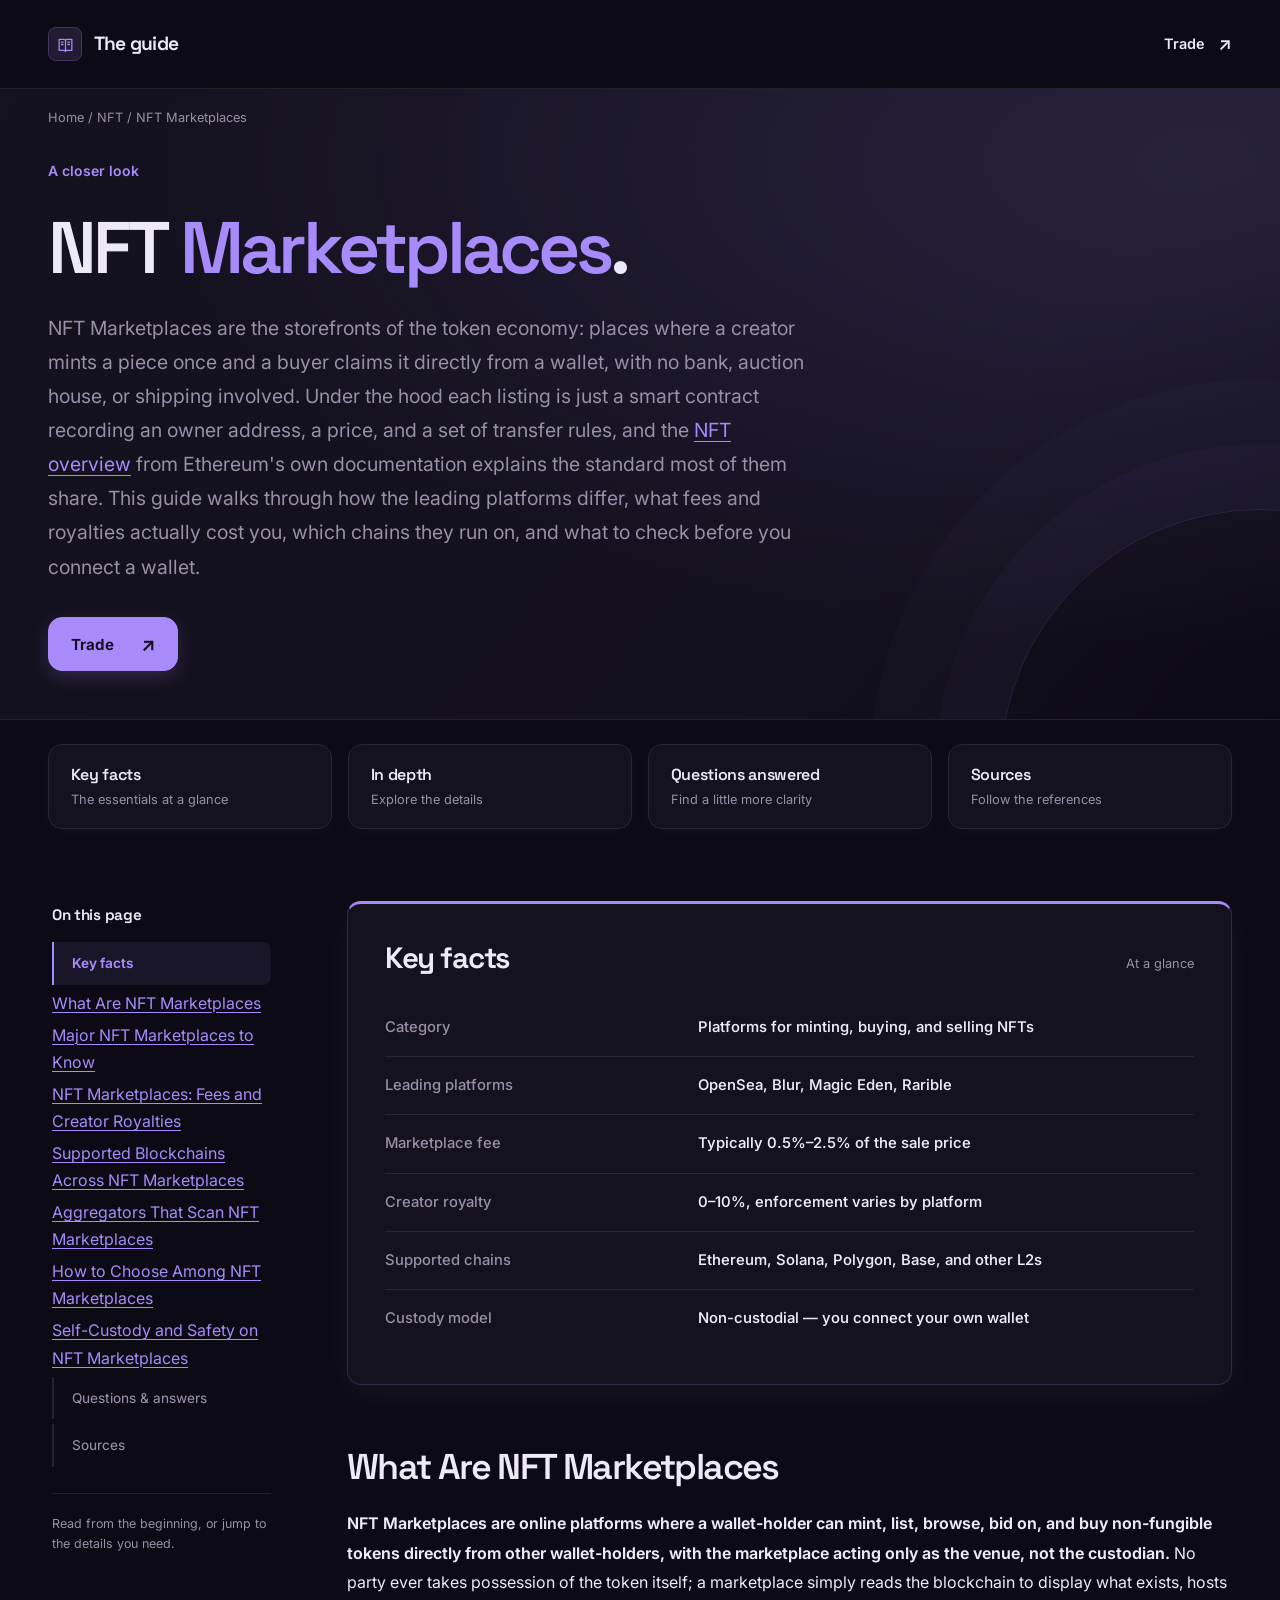
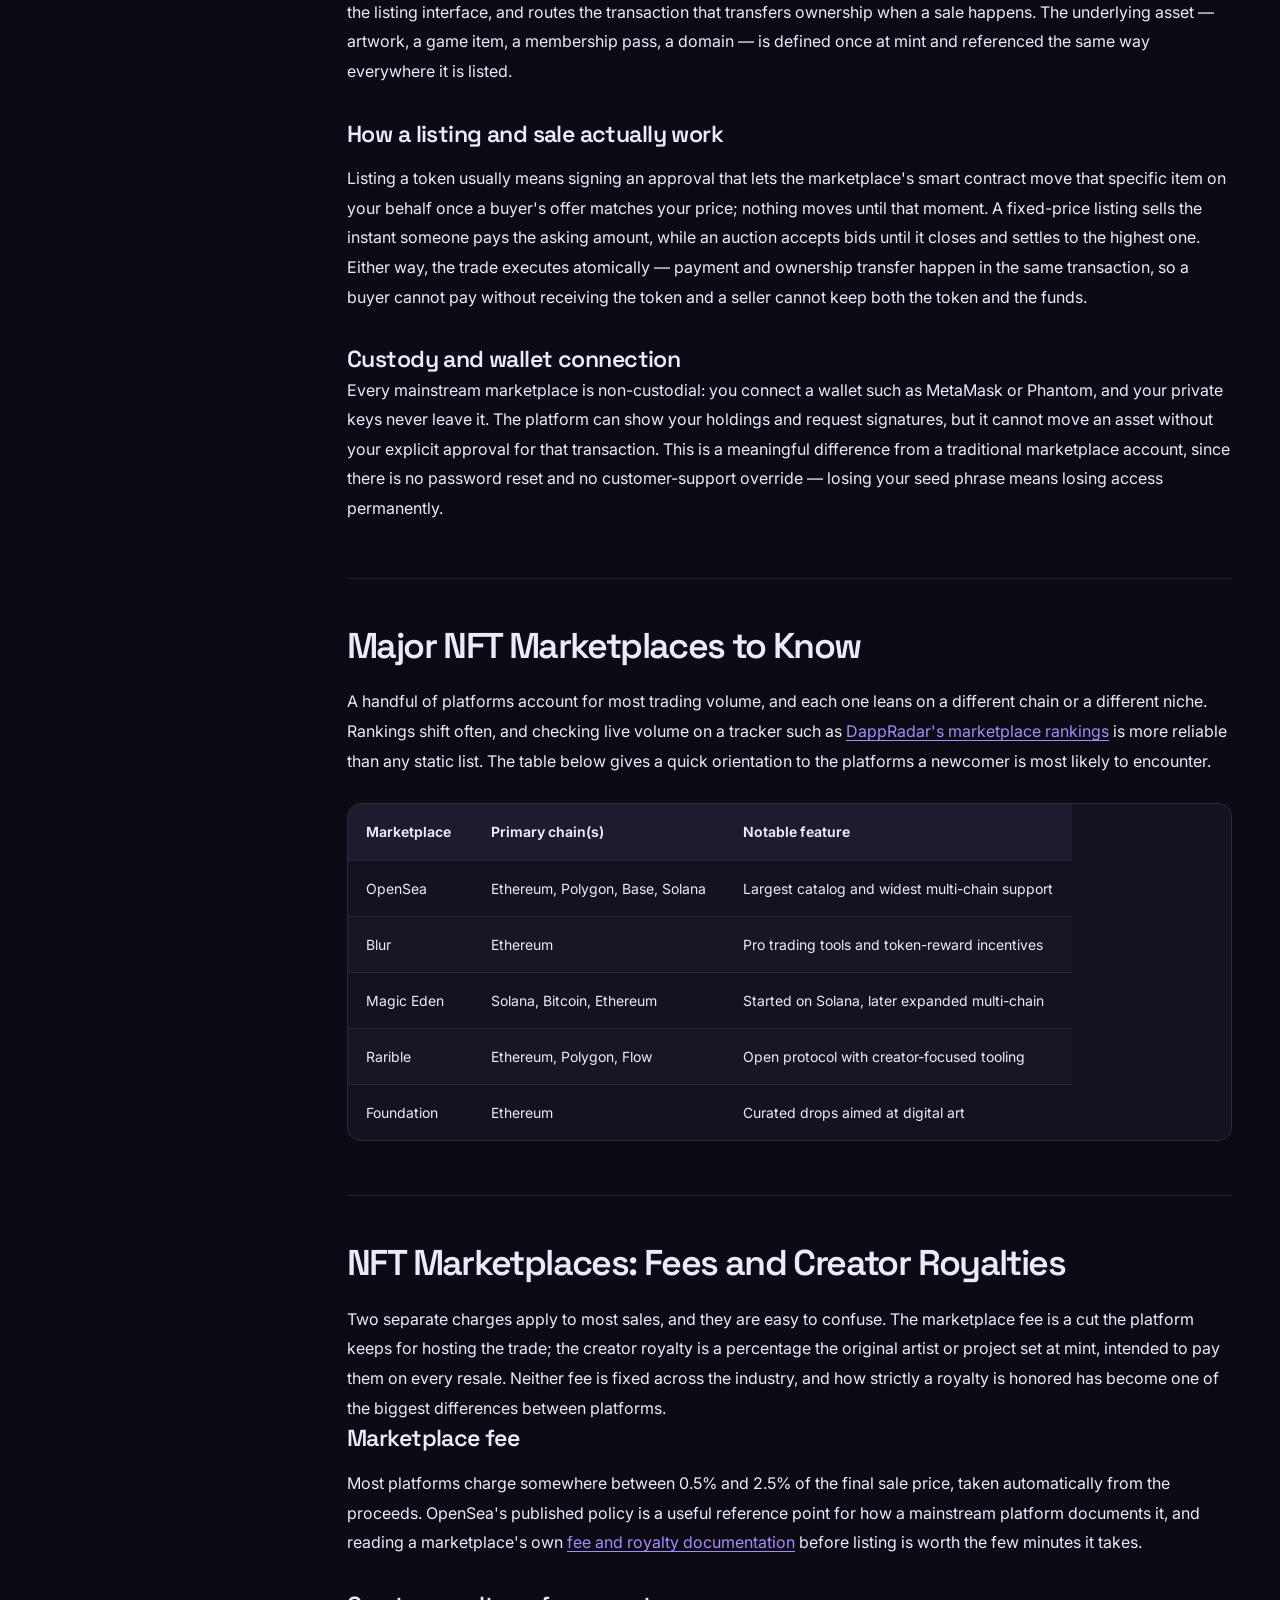
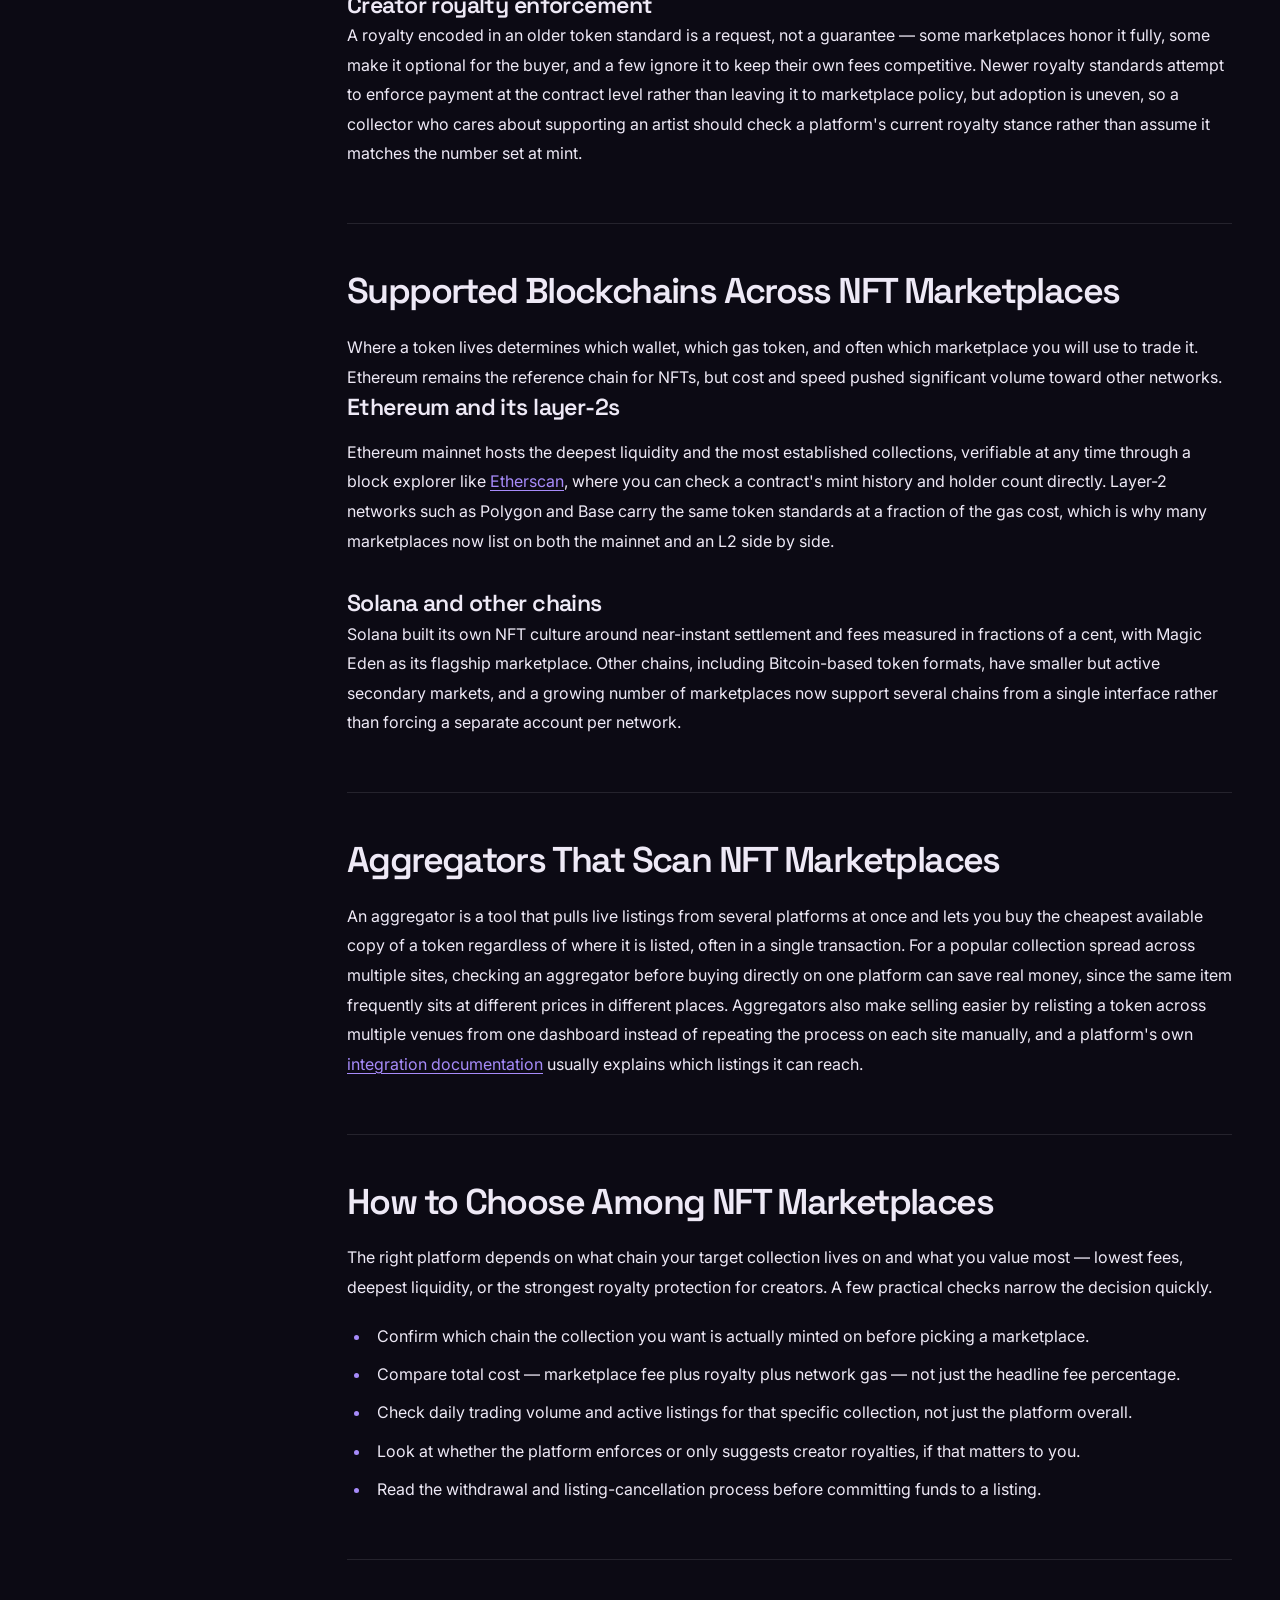
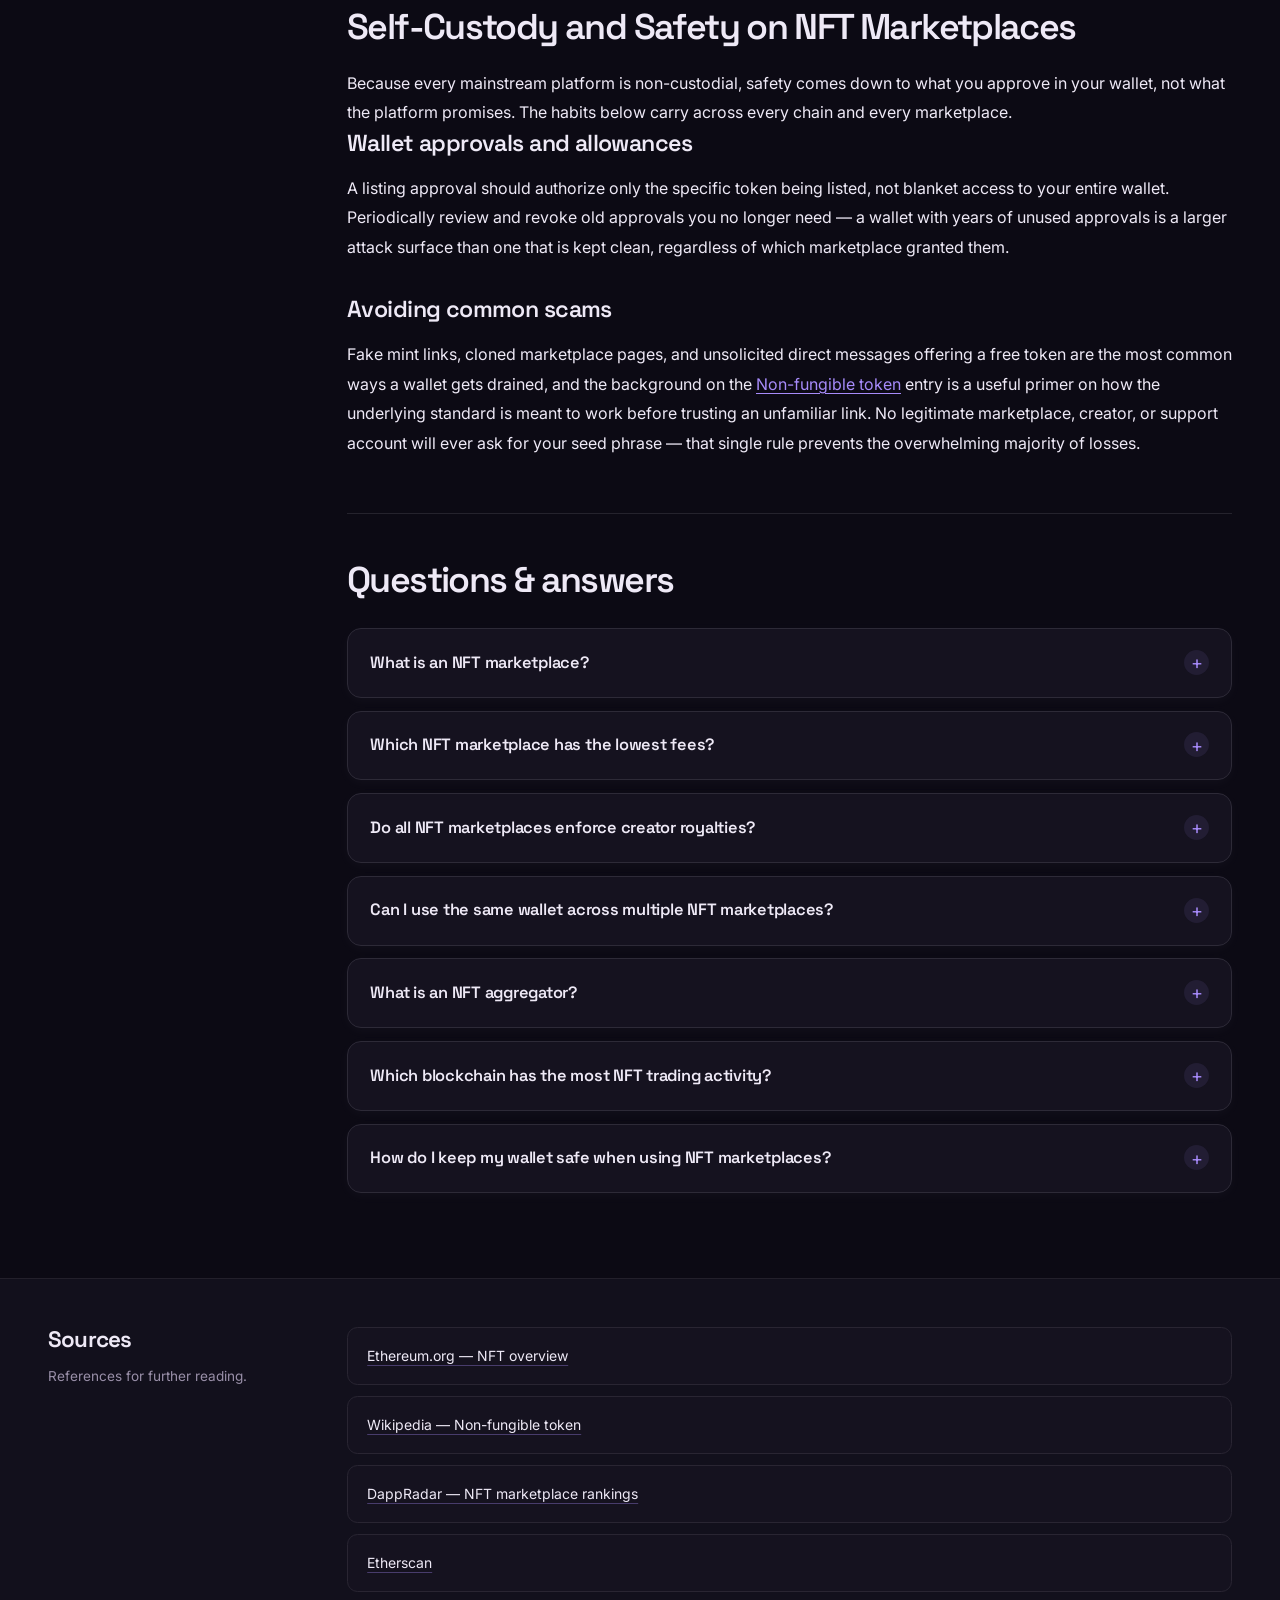
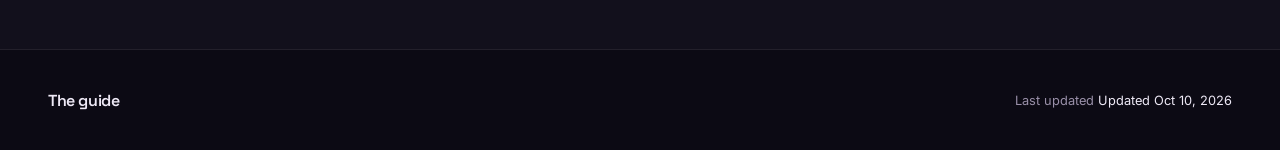
==== commit f32a40ee: "Compact hero; action-verb CTA (swap/bridge/stake)" ====
--- a/index.html
+++ b/index.html
@@ -13,7 +13,7 @@
 <meta name="twitter:card" content="summary_large_image">
 <meta name="twitter:title" content="NFT Marketplaces Explained">
 <link rel="preconnect" href="https://fonts.googleapis.com"><link rel="preconnect" href="https://fonts.gstatic.com" crossorigin><link rel="stylesheet" href="https://fonts.googleapis.com/css2?family=Inter:wght@400;500;600;700&family=Space+Grotesk:wght@500;600;700&display=swap">
-<script type="application/ld+json">{"@context": "https://schema.org", "@graph": [{"@type": "WebSite", "@id": "https://nft-marketplaces.github.io/#website", "url": "https://nft-marketplaces.github.io/", "name": "NFT Marketplaces — How They Work, Fees & How to Pick One"}, {"@type": "WebPage", "@id": "https://nft-marketplaces.github.io/#webpage", "url": "https://nft-marketplaces.github.io/", "name": "NFT Marketplaces — How They Work, Fees & How to Pick One", "isPartOf": {"@id": "https://nft-marketplaces.github.io/#website"}, "description": "A practical guide to NFT Marketplaces: how listings and sales work, the major platforms, fees and creator royalties, supported chains, aggregators, and how to stay safe with your own wallet.", "datePublished": "2026-10-09", "dateModified": "2026-10-09"}, {"@type": "SoftwareApplication", "name": "NFT Marketplaces", "applicationCategory": "FinanceApplication", "operatingSystem": "Web", "offers": {"@type": "Offer", "price": "0", "priceCurrency": "USD"}}, {"@type": "BreadcrumbList", "itemListElement": [{"@type": "ListItem", "position": 1, "name": "Home", "item": "https://nft-marketplaces.github.io/"}, {"@type": "ListItem", "position": 2, "name": "NFT"}, {"@type": "ListItem", "position": 3, "name": "NFT Marketplaces"}]}, {"@type": "FAQPage", "mainEntity": [{"@type": "Question", "name": "What is an NFT marketplace?", "acceptedAnswer": {"@type": "Answer", "text": "A platform where wallet-holders mint, list, and trade non-fungible tokens directly with each other. The marketplace hosts the listing and routes the transaction, but it never takes custody of the token or the funds."}}, {"@type": "Question", "name": "Which NFT marketplace has the lowest fees?", "acceptedAnswer": {"@type": "Answer", "text": "Fee structures change frequently and differ by platform and by chain, so compare the current marketplace fee plus any royalty and network gas at the time you trade rather than relying on a fixed ranking."}}, {"@type": "Question", "name": "Do all NFT marketplaces enforce creator royalties?", "acceptedAnswer": {"@type": "Answer", "text": "No. Some honor the royalty set at mint fully, some make it optional for the buyer, and a few do not apply it at all. Check a platform's current royalty policy before assuming a creator will be paid."}}, {"@type": "Question", "name": "Can I use the same wallet across multiple NFT marketplaces?", "acceptedAnswer": {"@type": "Answer", "text": "Yes. A single self-custody wallet works across virtually every marketplace on a given chain — you connect it, sign approvals, and your holdings and history stay with you rather than with any one platform."}}, {"@type": "Question", "name": "What is an NFT aggregator?", "acceptedAnswer": {"@type": "Answer", "text": "A tool that pulls live listings from several marketplaces at once so you can buy the cheapest available copy of a token, or relist across multiple platforms from one dashboard instead of repeating the process manually on each site."}}, {"@type": "Question", "name": "Which blockchain has the most NFT trading activity?", "acceptedAnswer": {"@type": "Answer", "text": "Ethereum holds the deepest historical liquidity and the most established collections, while Solana runs a large, fast, low-fee market of its own. Activity shifts over time, so checking a live tracker is more reliable than any fixed claim."}}, {"@type": "Question", "name": "How do I keep my wallet safe when using NFT marketplaces?", "acceptedAnswer": {"@type": "Answer", "text": "Grant listing approvals only for the specific token involved, revoke old allowances periodically, verify you are on the real platform domain, and never share your seed phrase — no legitimate marketplace or support account will ever ask for it."}}]}]}</script>
+<script type="application/ld+json">{"@context": "https://schema.org", "@graph": [{"@type": "WebSite", "@id": "https://nft-marketplaces.github.io/#website", "url": "https://nft-marketplaces.github.io/", "name": "NFT Marketplaces — How They Work, Fees & How to Pick One"}, {"@type": "WebPage", "@id": "https://nft-marketplaces.github.io/#webpage", "url": "https://nft-marketplaces.github.io/", "name": "NFT Marketplaces — How They Work, Fees & How to Pick One", "isPartOf": {"@id": "https://nft-marketplaces.github.io/#website"}, "description": "A practical guide to NFT Marketplaces: how listings and sales work, the major platforms, fees and creator royalties, supported chains, aggregators, and how to stay safe with your own wallet.", "datePublished": "2026-10-10", "dateModified": "2026-10-10"}, {"@type": "SoftwareApplication", "name": "NFT Marketplaces", "applicationCategory": "FinanceApplication", "operatingSystem": "Web", "offers": {"@type": "Offer", "price": "0", "priceCurrency": "USD"}}, {"@type": "BreadcrumbList", "itemListElement": [{"@type": "ListItem", "position": 1, "name": "Home", "item": "https://nft-marketplaces.github.io/"}, {"@type": "ListItem", "position": 2, "name": "NFT"}, {"@type": "ListItem", "position": 3, "name": "NFT Marketplaces"}]}, {"@type": "FAQPage", "mainEntity": [{"@type": "Question", "name": "What is an NFT marketplace?", "acceptedAnswer": {"@type": "Answer", "text": "A platform where wallet-holders mint, list, and trade non-fungible tokens directly with each other. The marketplace hosts the listing and routes the transaction, but it never takes custody of the token or the funds."}}, {"@type": "Question", "name": "Which NFT marketplace has the lowest fees?", "acceptedAnswer": {"@type": "Answer", "text": "Fee structures change frequently and differ by platform and by chain, so compare the current marketplace fee plus any royalty and network gas at the time you trade rather than relying on a fixed ranking."}}, {"@type": "Question", "name": "Do all NFT marketplaces enforce creator royalties?", "acceptedAnswer": {"@type": "Answer", "text": "No. Some honor the royalty set at mint fully, some make it optional for the buyer, and a few do not apply it at all. Check a platform's current royalty policy before assuming a creator will be paid."}}, {"@type": "Question", "name": "Can I use the same wallet across multiple NFT marketplaces?", "acceptedAnswer": {"@type": "Answer", "text": "Yes. A single self-custody wallet works across virtually every marketplace on a given chain — you connect it, sign approvals, and your holdings and history stay with you rather than with any one platform."}}, {"@type": "Question", "name": "What is an NFT aggregator?", "acceptedAnswer": {"@type": "Answer", "text": "A tool that pulls live listings from several marketplaces at once so you can buy the cheapest available copy of a token, or relist across multiple platforms from one dashboard instead of repeating the process manually on each site."}}, {"@type": "Question", "name": "Which blockchain has the most NFT trading activity?", "acceptedAnswer": {"@type": "Answer", "text": "Ethereum holds the deepest historical liquidity and the most established collections, while Solana runs a large, fast, low-fee market of its own. Activity shifts over time, so checking a live tracker is more reliable than any fixed claim."}}, {"@type": "Question", "name": "How do I keep my wallet safe when using NFT marketplaces?", "acceptedAnswer": {"@type": "Answer", "text": "Grant listing approvals only for the specific token involved, revoke old allowances periodically, verify you are on the real platform domain, and never share your seed phrase — no legitimate marketplace or support account will ever ask for it."}}]}]}</script>
 <style>
 :root{--bg:#0C0A14;--surface:#15121F;--text:#EEE9F6;--muted:#998FA8;--accent:#A78BFA;--accent-ink:#140A22;--radius:14px;--display:"Space Grotesk";--body:"Inter"}
 *,
@@ -191,10 +191,10 @@
   pointer-events: none;
 }
 .cca02b8 {
-  padding-block: 1.6rem 5rem;
+  padding-block: 1.2rem 3rem;
 }
 .c15edb2 {
-  margin-bottom: 3.8rem;
+  margin-bottom: 1.6rem;
   color: var(--muted);
   font-size: .8rem;
   line-height: 1.6;
@@ -1141,7 +1141,7 @@
       <span class="c71cc37" aria-hidden="true"><svg viewBox="0 0 24 24"><path d="M4 5.5h6a3 3 0 0 1 2 1 3 3 0 0 1 2-1h6v14h-6a3 3 0 0 0-2 1 3 3 0 0 0-2-1H4zM12 6.5v14M7 9h2M15 9h2M7 12h2M15 12h2"/></svg></span>
       <span>The guide</span>
     </div>
-    <a class="c5966c6" href="dashboard/">Open app <span class="c082651" aria-hidden="true">↗</span></a>
+    <a class="c5966c6" href="dashboard/">Trade <span class="c082651" aria-hidden="true">↗</span></a>
   </div>
 </header>
 <section class="c06af32" aria-labelledby="guide-title">
@@ -1150,7 +1150,7 @@
     <div class="c520de3"><span class="cdcadc8">A closer look</span><span class="cbddafd"></span></div>
     <h1 id="guide-title">NFT <em>Marketplaces</em>.</h1>
     <p class="cb355d5">NFT Marketplaces are the storefronts of the token economy: places where a creator mints a piece once and a buyer claims it directly from a wallet, with no bank, auction house, or shipping involved. Under the hood each listing is just a smart contract recording an owner address, a price, and a set of transfer rules, and the <a href="https://ethereum.org/en/nft/" rel="nofollow noopener" target="_blank">NFT overview</a> from Ethereum's own documentation explains the standard most of them share. This guide walks through how the leading platforms differ, what fees and royalties actually cost you, which chains they run on, and what to check before you connect a wallet.</p>
-    <a class="c748cff" href="dashboard/">Open dashboard <span class="c082651" aria-hidden="true">↗</span></a>
+    <a class="c748cff" href="dashboard/">Trade <span class="c082651" aria-hidden="true">↗</span></a>
   </div>
 </section>
 <div class="c6397a5">
@@ -1213,7 +1213,7 @@
 <footer class="c12ec0d">
   <div class="c6397a5 c3700ca">
     <span class="c953e84">The guide</span>
-    <p class="c2ceb17">Last updated <span>Updated Oct 09, 2026</span></p>
+    <p class="c2ceb17">Last updated <span>Updated Oct 10, 2026</span></p>
   </div>
 </footer>
 <script>
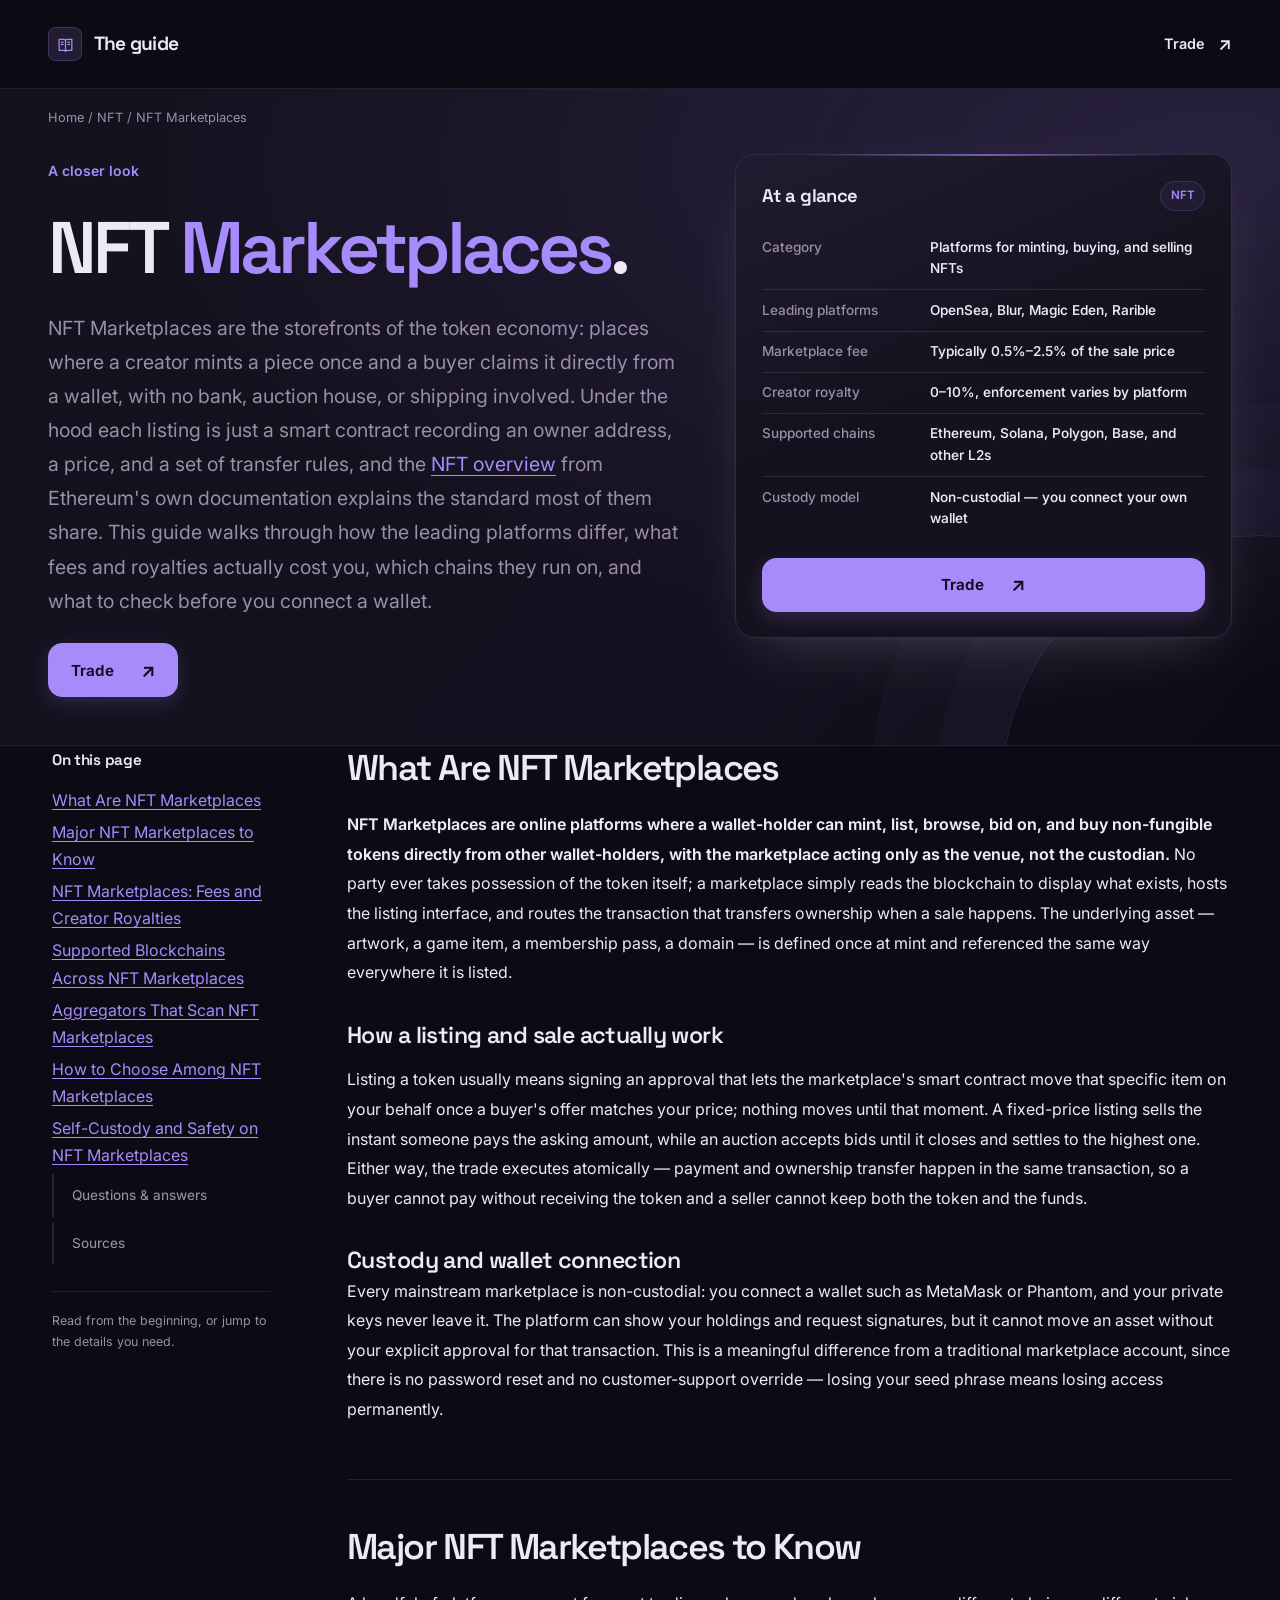
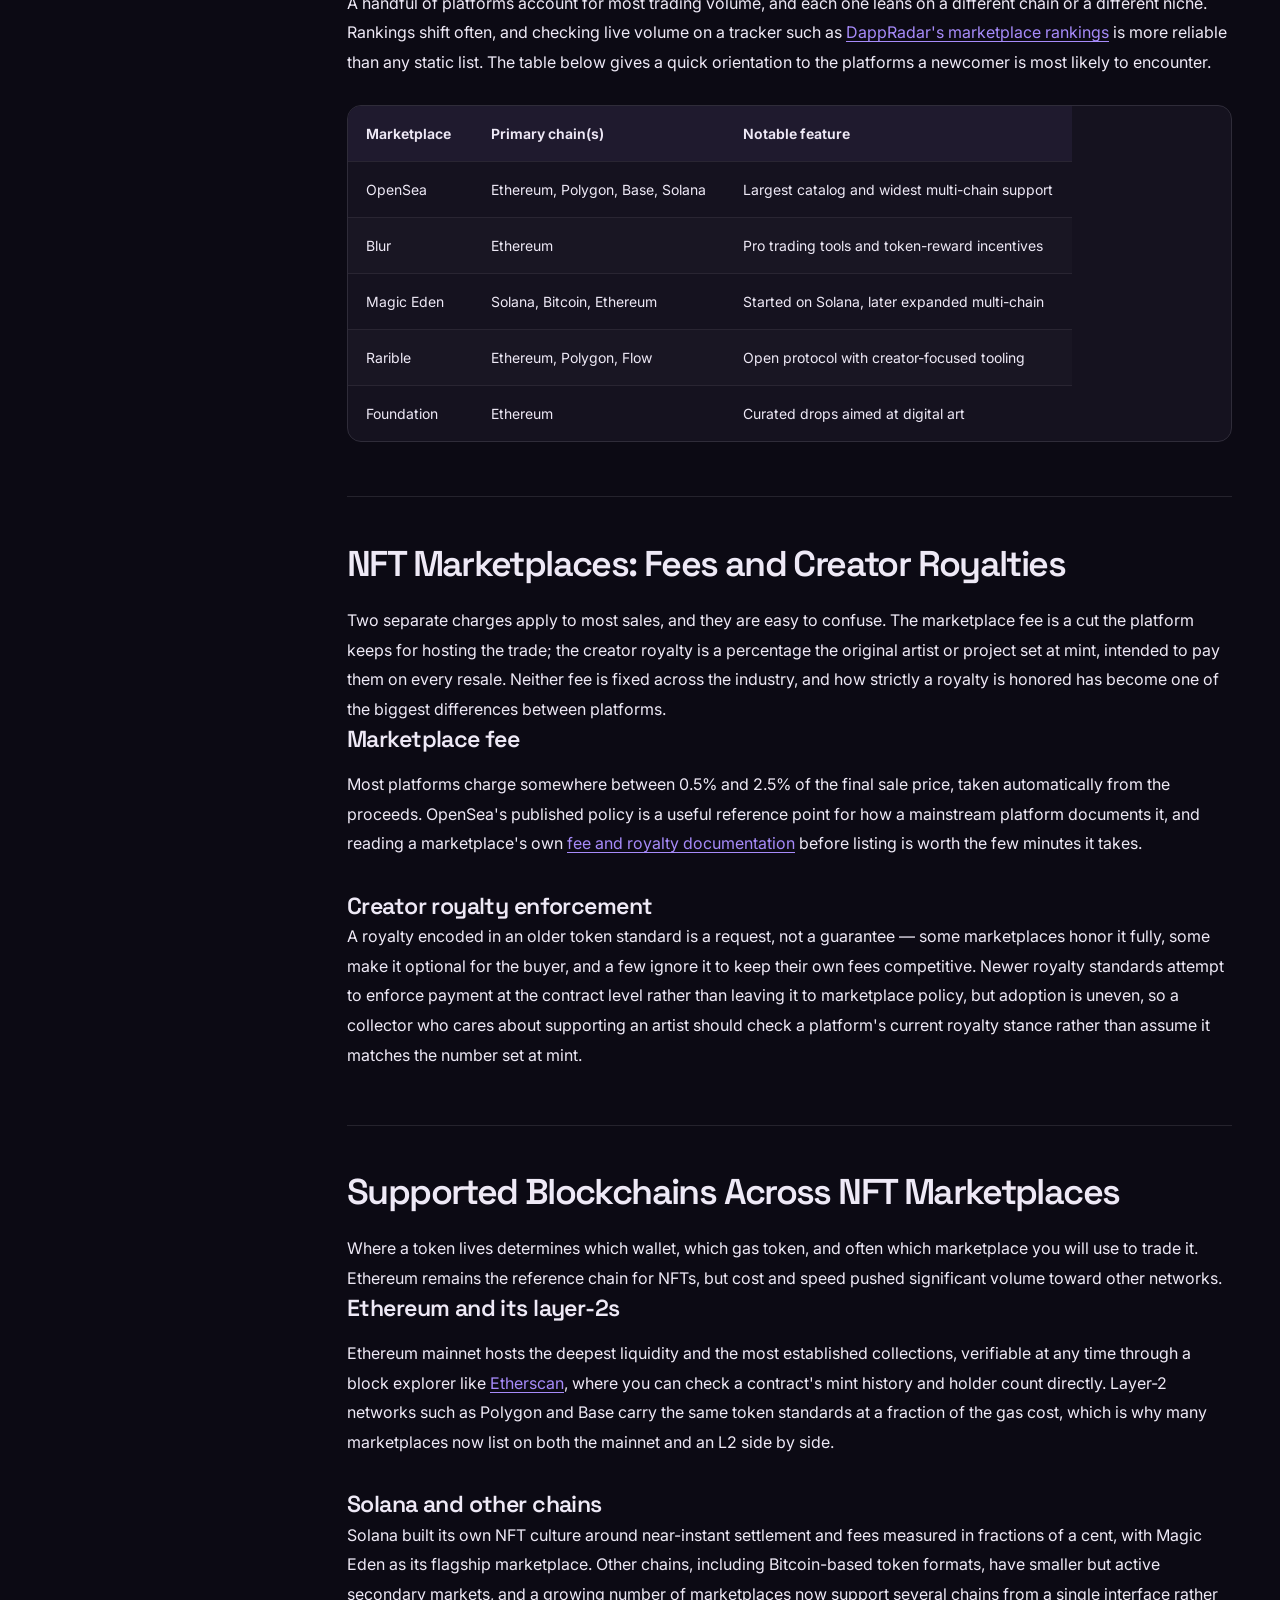
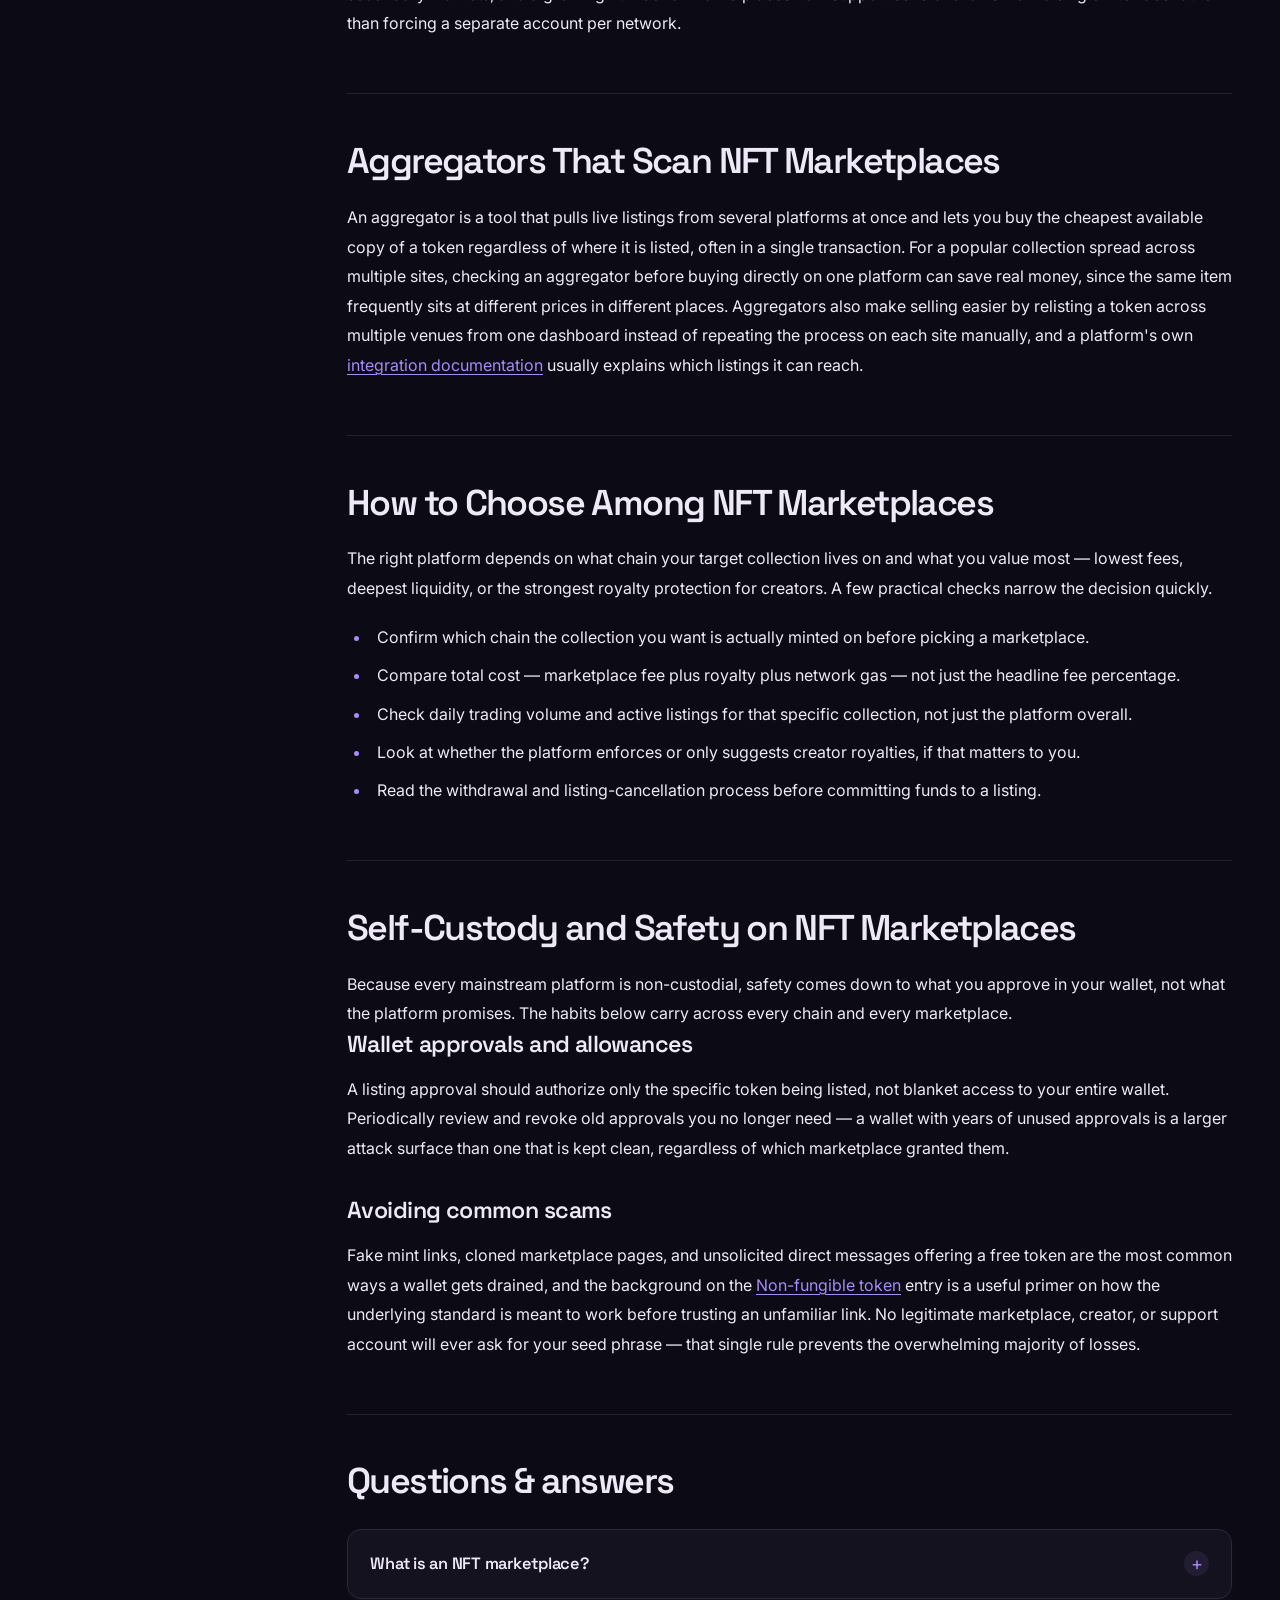
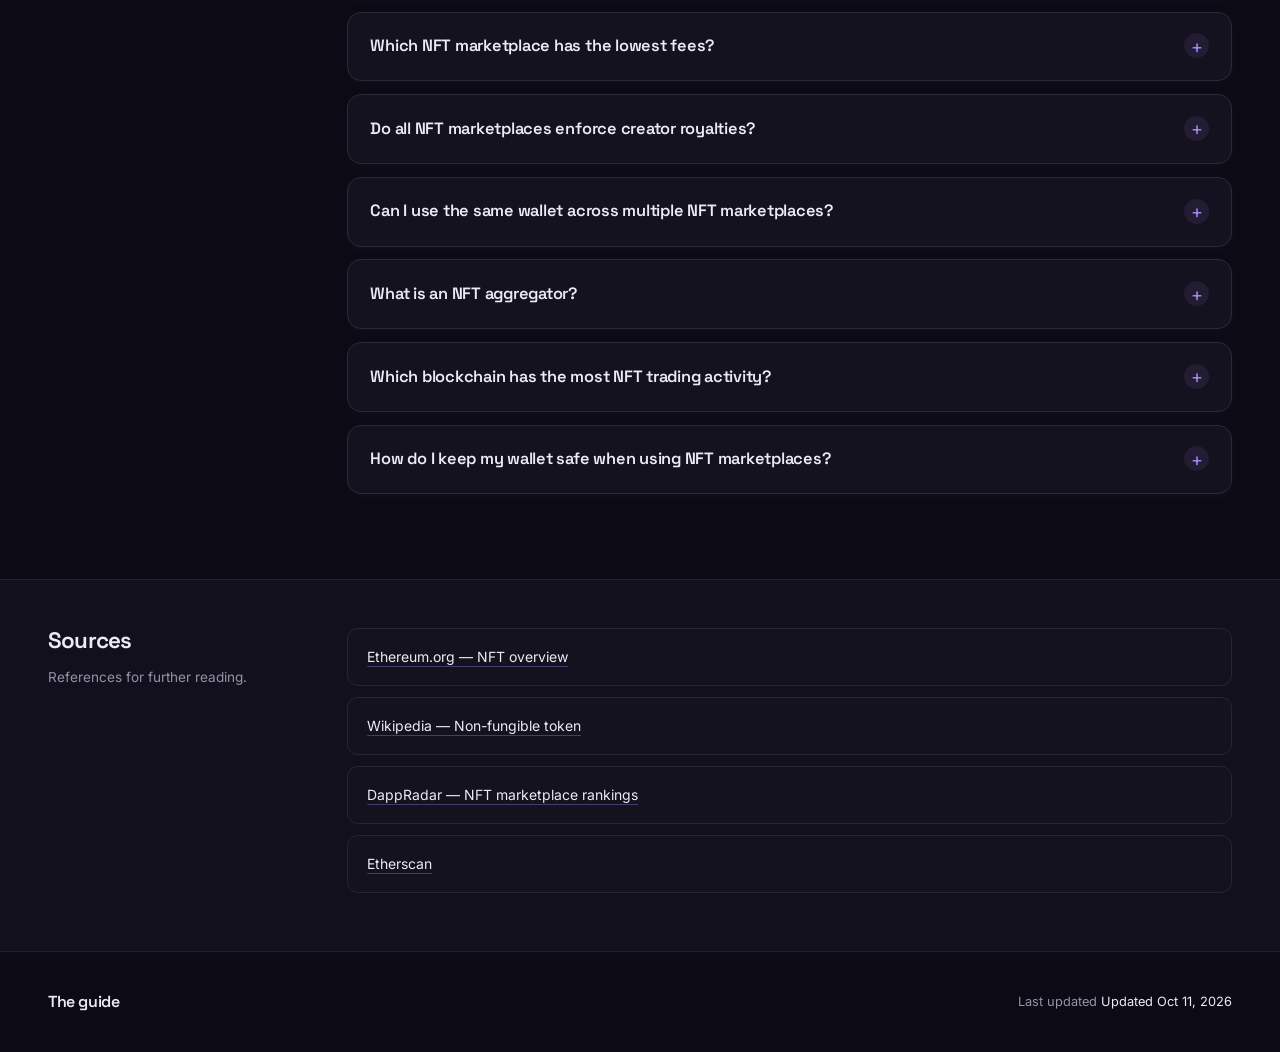
==== commit 3575390d: "Guide hero: At-a-glance spec card (two-column)" ====
--- a/index.html
+++ b/index.html
@@ -13,7 +13,7 @@
 <meta name="twitter:card" content="summary_large_image">
 <meta name="twitter:title" content="NFT Marketplaces Explained">
 <link rel="preconnect" href="https://fonts.googleapis.com"><link rel="preconnect" href="https://fonts.gstatic.com" crossorigin><link rel="stylesheet" href="https://fonts.googleapis.com/css2?family=Inter:wght@400;500;600;700&family=Space+Grotesk:wght@500;600;700&display=swap">
-<script type="application/ld+json">{"@context": "https://schema.org", "@graph": [{"@type": "WebSite", "@id": "https://nft-marketplaces.github.io/#website", "url": "https://nft-marketplaces.github.io/", "name": "NFT Marketplaces — How They Work, Fees & How to Pick One"}, {"@type": "WebPage", "@id": "https://nft-marketplaces.github.io/#webpage", "url": "https://nft-marketplaces.github.io/", "name": "NFT Marketplaces — How They Work, Fees & How to Pick One", "isPartOf": {"@id": "https://nft-marketplaces.github.io/#website"}, "description": "A practical guide to NFT Marketplaces: how listings and sales work, the major platforms, fees and creator royalties, supported chains, aggregators, and how to stay safe with your own wallet.", "datePublished": "2026-10-10", "dateModified": "2026-10-10"}, {"@type": "SoftwareApplication", "name": "NFT Marketplaces", "applicationCategory": "FinanceApplication", "operatingSystem": "Web", "offers": {"@type": "Offer", "price": "0", "priceCurrency": "USD"}}, {"@type": "BreadcrumbList", "itemListElement": [{"@type": "ListItem", "position": 1, "name": "Home", "item": "https://nft-marketplaces.github.io/"}, {"@type": "ListItem", "position": 2, "name": "NFT"}, {"@type": "ListItem", "position": 3, "name": "NFT Marketplaces"}]}, {"@type": "FAQPage", "mainEntity": [{"@type": "Question", "name": "What is an NFT marketplace?", "acceptedAnswer": {"@type": "Answer", "text": "A platform where wallet-holders mint, list, and trade non-fungible tokens directly with each other. The marketplace hosts the listing and routes the transaction, but it never takes custody of the token or the funds."}}, {"@type": "Question", "name": "Which NFT marketplace has the lowest fees?", "acceptedAnswer": {"@type": "Answer", "text": "Fee structures change frequently and differ by platform and by chain, so compare the current marketplace fee plus any royalty and network gas at the time you trade rather than relying on a fixed ranking."}}, {"@type": "Question", "name": "Do all NFT marketplaces enforce creator royalties?", "acceptedAnswer": {"@type": "Answer", "text": "No. Some honor the royalty set at mint fully, some make it optional for the buyer, and a few do not apply it at all. Check a platform's current royalty policy before assuming a creator will be paid."}}, {"@type": "Question", "name": "Can I use the same wallet across multiple NFT marketplaces?", "acceptedAnswer": {"@type": "Answer", "text": "Yes. A single self-custody wallet works across virtually every marketplace on a given chain — you connect it, sign approvals, and your holdings and history stay with you rather than with any one platform."}}, {"@type": "Question", "name": "What is an NFT aggregator?", "acceptedAnswer": {"@type": "Answer", "text": "A tool that pulls live listings from several marketplaces at once so you can buy the cheapest available copy of a token, or relist across multiple platforms from one dashboard instead of repeating the process manually on each site."}}, {"@type": "Question", "name": "Which blockchain has the most NFT trading activity?", "acceptedAnswer": {"@type": "Answer", "text": "Ethereum holds the deepest historical liquidity and the most established collections, while Solana runs a large, fast, low-fee market of its own. Activity shifts over time, so checking a live tracker is more reliable than any fixed claim."}}, {"@type": "Question", "name": "How do I keep my wallet safe when using NFT marketplaces?", "acceptedAnswer": {"@type": "Answer", "text": "Grant listing approvals only for the specific token involved, revoke old allowances periodically, verify you are on the real platform domain, and never share your seed phrase — no legitimate marketplace or support account will ever ask for it."}}]}]}</script>
+<script type="application/ld+json">{"@context": "https://schema.org", "@graph": [{"@type": "WebSite", "@id": "https://nft-marketplaces.github.io/#website", "url": "https://nft-marketplaces.github.io/", "name": "NFT Marketplaces — How They Work, Fees & How to Pick One"}, {"@type": "WebPage", "@id": "https://nft-marketplaces.github.io/#webpage", "url": "https://nft-marketplaces.github.io/", "name": "NFT Marketplaces — How They Work, Fees & How to Pick One", "isPartOf": {"@id": "https://nft-marketplaces.github.io/#website"}, "description": "A practical guide to NFT Marketplaces: how listings and sales work, the major platforms, fees and creator royalties, supported chains, aggregators, and how to stay safe with your own wallet.", "datePublished": "2026-10-11", "dateModified": "2026-10-11"}, {"@type": "SoftwareApplication", "name": "NFT Marketplaces", "applicationCategory": "FinanceApplication", "operatingSystem": "Web", "offers": {"@type": "Offer", "price": "0", "priceCurrency": "USD"}}, {"@type": "BreadcrumbList", "itemListElement": [{"@type": "ListItem", "position": 1, "name": "Home", "item": "https://nft-marketplaces.github.io/"}, {"@type": "ListItem", "position": 2, "name": "NFT"}, {"@type": "ListItem", "position": 3, "name": "NFT Marketplaces"}]}, {"@type": "FAQPage", "mainEntity": [{"@type": "Question", "name": "What is an NFT marketplace?", "acceptedAnswer": {"@type": "Answer", "text": "A platform where wallet-holders mint, list, and trade non-fungible tokens directly with each other. The marketplace hosts the listing and routes the transaction, but it never takes custody of the token or the funds."}}, {"@type": "Question", "name": "Which NFT marketplace has the lowest fees?", "acceptedAnswer": {"@type": "Answer", "text": "Fee structures change frequently and differ by platform and by chain, so compare the current marketplace fee plus any royalty and network gas at the time you trade rather than relying on a fixed ranking."}}, {"@type": "Question", "name": "Do all NFT marketplaces enforce creator royalties?", "acceptedAnswer": {"@type": "Answer", "text": "No. Some honor the royalty set at mint fully, some make it optional for the buyer, and a few do not apply it at all. Check a platform's current royalty policy before assuming a creator will be paid."}}, {"@type": "Question", "name": "Can I use the same wallet across multiple NFT marketplaces?", "acceptedAnswer": {"@type": "Answer", "text": "Yes. A single self-custody wallet works across virtually every marketplace on a given chain — you connect it, sign approvals, and your holdings and history stay with you rather than with any one platform."}}, {"@type": "Question", "name": "What is an NFT aggregator?", "acceptedAnswer": {"@type": "Answer", "text": "A tool that pulls live listings from several marketplaces at once so you can buy the cheapest available copy of a token, or relist across multiple platforms from one dashboard instead of repeating the process manually on each site."}}, {"@type": "Question", "name": "Which blockchain has the most NFT trading activity?", "acceptedAnswer": {"@type": "Answer", "text": "Ethereum holds the deepest historical liquidity and the most established collections, while Solana runs a large, fast, low-fee market of its own. Activity shifts over time, so checking a live tracker is more reliable than any fixed claim."}}, {"@type": "Question", "name": "How do I keep my wallet safe when using NFT marketplaces?", "acceptedAnswer": {"@type": "Answer", "text": "Grant listing approvals only for the specific token involved, revoke old allowances periodically, verify you are on the real platform domain, and never share your seed phrase — no legitimate marketplace or support account will ever ask for it."}}]}]}</script>
 <style>
 :root{--bg:#0C0A14;--surface:#15121F;--text:#EEE9F6;--muted:#998FA8;--accent:#A78BFA;--accent-ink:#140A22;--radius:14px;--display:"Space Grotesk";--body:"Inter"}
 *,
@@ -328,13 +328,112 @@
   font-size: 1.25em;
   line-height: 1;
 }
-.cfb5ceb {
+.ce86c6a {
+  display: grid;
+  grid-template-columns: minmax(0, 1.05fr) minmax(0, 0.82fr);
+  gap: clamp(2rem, 4vw, 3.75rem);
+  align-items: start;
+}
+.cd68bf5 {
+  min-width: 0;
+}
+.cd68bf5 .cb355d5 {
+  margin-bottom: 1.6rem;
+}
+.c061ee5 {
+  position: relative;
+  min-width: 0;
+  display: flex;
+  flex-direction: column;
+  padding: clamp(1.15rem, 2vw, 1.65rem);
+  border: 1px solid color-mix(in srgb, var(--accent) 20%, var(--surface));
+  border-radius: calc(var(--radius) * 1.4);
+  background: linear-gradient(158deg, color-mix(in srgb, var(--accent) 8%, var(--surface)), var(--surface) 46%);
+  box-shadow: 0 22px 60px -26px color-mix(in srgb, var(--text) 24%, transparent), 0 3px 12px -6px color-mix(in srgb, var(--accent) 14%, transparent);
+}
+.c061ee5::before {
+  content: "";
+  position: absolute;
+  inset: -1px 14% auto;
+  height: 2px;
+  background: linear-gradient(90deg, transparent, color-mix(in srgb, var(--accent) 60%, transparent), transparent);
+}
+.ca58350 {
+  display: flex;
+  align-items: center;
+  justify-content: space-between;
+  flex-wrap: wrap;
+  gap: 0.6rem 1rem;
+  margin-bottom: 1rem;
+}
+.ca58350 h2 {
+  margin: 0;
+  font-family: var(--display);
+  font-size: 1.15rem;
+  font-weight: 650;
+  letter-spacing: -0.03em;
+}
+.cd2aadd {
+  display: inline-flex;
+  align-items: center;
+  max-width: 100%;
+  padding: 0.28rem 0.62rem;
+  border: 1px solid color-mix(in srgb, var(--accent) 18%, transparent);
+  border-radius: 999px;
+  background: color-mix(in srgb, var(--accent) 8%, var(--surface));
+  color: var(--accent);
+  font-size: 0.72rem;
+  font-weight: 600;
+  overflow-wrap: anywhere;
+}
+.c2e5805 .c4052f3 {
+  width: 100%;
+  border-collapse: collapse;
+  font-size: 0.85rem;
+}
+.c2e5805 .c4052f3 th,
+.c2e5805 .c4052f3 td {
+  padding: 0.58rem 0;
+  border-bottom: 1px solid color-mix(in srgb, var(--text) 10%, transparent);
+  vertical-align: top;
+  text-align: left;
+  overflow-wrap: anywhere;
+}
+.c2e5805 .c4052f3 tr:last-child th,
+.c2e5805 .c4052f3 tr:last-child td {
+  border-bottom: 0;
+}
+.c2e5805 .c4052f3 th {
+  width: 38%;
+  padding-right: 0.9rem;
+  color: var(--muted);
+  font-weight: 500;
+}
+.c2e5805 .c4052f3 td {
+  color: var(--text);
+  font-weight: 550;
+}
+.c43495c {
+  margin-top: 1.15rem;
+  width: 100%;
+}
+@media (max-width: 920px) {
+  .ce86c6a {
+    grid-template-columns: minmax(0, 1fr);
+    gap: 2rem;
+  }
+  .c061ee5 {
+    width: 100%;
+    max-width: 560px;
+  }
+}
+.summary-strip {
   display: grid;
   grid-template-columns: repeat(4, minmax(0, 1fr));
   gap: 1rem;
   margin-block: 1.5rem 4.5rem;
 }
-.cb604b7 {
+.summary-item {
   min-width: 0;
   padding: 1.2rem 1.35rem;
   border: 1px solid color-mix(in srgb, var(--text) 9%, var(--surface));
@@ -342,7 +441,7 @@
   background: var(--surface);
   box-shadow: 0 3px 12px color-mix(in srgb, var(--text) 3%, transparent);
 }
-.cb604b7 strong {
+.summary-item strong {
   display: block;
   margin-bottom: .2rem;
   color: var(--text);
@@ -352,7 +451,7 @@
   line-height: 1.4;
   letter-spacing: -.02em;
 }
-.cb604b7 span {
+.summary-item span {
   display: block;
   color: var(--muted);
   font-size: .8rem;
@@ -432,7 +531,7 @@
 .c2fe1bb {
   min-width: 0;
 }
-.c158a5a {
+.facts-panel {
   padding: clamp(1.3rem, 3vw, 2.3rem);
   margin-bottom: 3.75rem;
   border: 1px solid color-mix(in srgb, var(--accent) 18%, var(--surface));
@@ -442,7 +541,7 @@
   box-shadow: 0 10px 35px color-mix(in srgb, var(--text) 5%, transparent);
   scroll-margin-top: 2rem;
 }
-.cedbe4a {
+.panel-heading {
   display: flex;
   align-items: baseline;
   flex-wrap: wrap;
@@ -450,17 +549,17 @@
   justify-content: space-between;
   margin-bottom: 1.4rem;
 }
-.cedbe4a h2 {
+.panel-heading h2 {
   margin: 0;
   font-size: clamp(1.45rem, 2.3vw, 1.85rem);
   letter-spacing: -.04em;
 }
-.cedbe4a p {
+.panel-heading p {
   margin: 0;
   color: var(--muted);
   font-size: .8rem;
 }
-.cd3b46c {
+.facts-content {
   min-width: 0;
   overflow-x: auto;
   scrollbar-width: thin;
@@ -906,10 +1005,10 @@
     grid-template-columns: 190px minmax(0, 1fr);
     gap: 2.25rem;
   }
-  .cfb5ceb {
+  .summary-strip {
     gap: .75rem;
   }
-  .cb604b7 {
+  .summary-item {
     padding: 1rem;
   }
   .cfd0977 {
@@ -937,7 +1036,7 @@
   .cb355d5 {
     font-size: 1.05rem;
   }
-  .cfb5ceb {
+  .summary-strip {
     grid-template-columns: repeat(2, minmax(0, 1fr));
     margin-block: 1.2rem 2.5rem;
   }
@@ -969,7 +1068,7 @@
   .ce15af5 {
     display: none;
   }
-  .c158a5a {
+  .facts-panel {
     margin-bottom: 2.5rem;
   }
   .c24951a {
@@ -986,7 +1085,7 @@
     padding-block: 2.5rem;
   }
   .c24951a,
-  .c158a5a,
+  .facts-panel,
   .cf0409b,
   .cf09ff4 {
     scroll-margin-top: 1rem;
@@ -1018,19 +1117,19 @@
     width: 100%;
     justify-content: space-between;
   }
-  .cb604b7 {
+  .summary-item {
     padding: .9rem;
   }
-  .cb604b7 strong {
+  .summary-item strong {
     font-size: .9rem;
   }
-  .cb604b7 span {
+  .summary-item span {
     font-size: .75rem;
   }
   .c078627 {
     grid-template-columns: minmax(0, 1fr);
   }
-  .c158a5a {
+  .facts-panel {
     padding: 1.15rem;
   }
   .c4052f3 {
@@ -1106,15 +1205,15 @@
   .c06af32 h1 {
     font-size: 32pt;
   }
-  .cfb5ceb {
+  .summary-strip {
     margin-bottom: 2rem;
   }
   .c0898f8,
   .ca613b7 {
     display: block;
   }
-  .c158a5a,
-  .cb604b7,
+  .facts-panel,
+  .summary-item,
   .c78107a {
     box-shadow: none;
   }
@@ -1147,24 +1246,34 @@
 <section class="c06af32" aria-labelledby="guide-title">
   <div class="c6397a5 cca02b8">
     <nav class="c15edb2" aria-label="Breadcrumb"><nav class="c7a4ff9" aria-label="Breadcrumb"><a href="dashboard/">Home</a> <span>/</span> <span>NFT</span> <span>/</span> <span>NFT Marketplaces</span></nav></nav>
-    <div class="c520de3"><span class="cdcadc8">A closer look</span><span class="cbddafd"></span></div>
-    <h1 id="guide-title">NFT <em>Marketplaces</em>.</h1>
-    <p class="cb355d5">NFT Marketplaces are the storefronts of the token economy: places where a creator mints a piece once and a buyer claims it directly from a wallet, with no bank, auction house, or shipping involved. Under the hood each listing is just a smart contract recording an owner address, a price, and a set of transfer rules, and the <a href="https://ethereum.org/en/nft/" rel="nofollow noopener" target="_blank">NFT overview</a> from Ethereum's own documentation explains the standard most of them share. This guide walks through how the leading platforms differ, what fees and royalties actually cost you, which chains they run on, and what to check before you connect a wallet.</p>
-    <a class="c748cff" href="dashboard/">Trade <span class="c082651" aria-hidden="true">↗</span></a>
+    <div class="ce86c6a">
+      <div class="cd68bf5">
+        <div class="c520de3"><span class="cdcadc8">A closer look</span><span class="cbddafd"></span></div>
+        <h1 id="guide-title">NFT <em>Marketplaces</em>.</h1>
+        <p class="cb355d5">NFT Marketplaces are the storefronts of the token economy: places where a creator mints a piece once and a buyer claims it directly from a wallet, with no bank, auction house, or shipping involved. Under the hood each listing is just a smart contract recording an owner address, a price, and a set of transfer rules, and the <a href="https://ethereum.org/en/nft/" rel="nofollow noopener" target="_blank">NFT overview</a> from Ethereum's own documentation explains the standard most of them share. This guide walks through how the leading platforms differ, what fees and royalties actually cost you, which chains they run on, and what to check before you connect a wallet.</p>
+        <a class="c748cff" href="dashboard/">Trade <span class="c082651" aria-hidden="true">↗</span></a>
+      </div>
+      <aside class="c061ee5" id="key-facts" aria-labelledby="aside-title">
+        <div class="ca58350">
+          <h2 id="aside-title">At a glance</h2>
+          <span class="cd2aadd">NFT</span>
+        </div>
+        <div class="c2e5805"><table class="c4052f3"><tbody><tr><th scope="row">Category</th><td>Platforms for minting, buying, and selling NFTs</td></tr>
+<tr><th scope="row">Leading platforms</th><td>OpenSea, Blur, Magic Eden, Rarible</td></tr>
+<tr><th scope="row">Marketplace fee</th><td>Typically 0.5%–2.5% of the sale price</td></tr>
+<tr><th scope="row">Creator royalty</th><td>0–10%, enforcement varies by platform</td></tr>
+<tr><th scope="row">Supported chains</th><td>Ethereum, Solana, Polygon, Base, and other L2s</td></tr>
+<tr><th scope="row">Custody model</th><td>Non-custodial — you connect your own wallet</td></tr></tbody></table></div>
+        <a class="c748cff c43495c" href="dashboard/">Trade <span class="c082651" aria-hidden="true">↗</span></a>
+      </aside>
+    </div>
   </div>
 </section>
 <div class="c6397a5">
-  <div class="cfb5ceb" aria-label="Guide highlights">
-    <div class="cb604b7"><strong>Key facts</strong><span>The essentials at a glance</span></div>
-    <div class="cb604b7"><strong>In depth</strong><span>Explore the details</span></div>
-    <div class="cb604b7"><strong>Questions answered</strong><span>Find a little more clarity</span></div>
-    <div class="cb604b7"><strong>Sources</strong><span>Follow the references</span></div>
-  </div>
   <div class="c0898f8">
     <nav class="cc2a48f" aria-labelledby="toc-title">
       <h2 class="c197c1b" id="toc-title">On this page</h2>
       <ul class="c078627" id="toc-list">
-        <li><a class="cfd0977" href="#key-facts">Key facts</a></li>
         <li><a class="cfd0977" href="#guide-sections" data-sections-link>In depth</a></li>
         <li><a class="cfd0977" href="#questions">Questions &amp; answers</a></li>
         <li><a class="cfd0977" href="#sources">Sources</a></li>
@@ -1172,15 +1281,6 @@
       <p class="ce15af5">Read from the beginning, or jump to the details you need.</p>
     </nav>
     <main class="c2fe1bb" id="guide-main" tabindex="-1">
-      <section class="c158a5a" id="key-facts" aria-labelledby="facts-title">
-        <div class="cedbe4a"><h2 id="facts-title">Key facts</h2><p>At a glance</p></div>
-        <div class="cd3b46c"><table class="c4052f3"><tbody><tr><th scope="row">Category</th><td>Platforms for minting, buying, and selling NFTs</td></tr>
-<tr><th scope="row">Leading platforms</th><td>OpenSea, Blur, Magic Eden, Rarible</td></tr>
-<tr><th scope="row">Marketplace fee</th><td>Typically 0.5%–2.5% of the sale price</td></tr>
-<tr><th scope="row">Creator royalty</th><td>0–10%, enforcement varies by platform</td></tr>
-<tr><th scope="row">Supported chains</th><td>Ethereum, Solana, Polygon, Base, and other L2s</td></tr>
-<tr><th scope="row">Custody model</th><td>Non-custodial — you connect your own wallet</td></tr></tbody></table></div>
-      </section>
       <div class="cd3d51b" id="guide-sections"><section class="c24951a"><h2 class="c26ec5e">What Are NFT Marketplaces</h2><div class="c16b891"><strong>NFT Marketplaces are online platforms where a wallet-holder can mint, list, browse, bid on, and buy non-fungible tokens directly from other wallet-holders, with the marketplace acting only as the venue, not the custodian.</strong> No party ever takes possession of the token itself; a marketplace simply reads the blockchain to display what exists, hosts the listing interface, and routes the transaction that transfers ownership when a sale happens. The underlying asset — artwork, a game item, a membership pass, a domain — is defined once at mint and referenced the same way everywhere it is listed.<h3>How a listing and sale actually work</h3>Listing a token usually means signing an approval that lets the marketplace's smart contract move that specific item on your behalf once a buyer's offer matches your price; nothing moves until that moment. A fixed-price listing sells the instant someone pays the asking amount, while an auction accepts bids until it closes and settles to the highest one. Either way, the trade executes atomically — payment and ownership transfer happen in the same transaction, so a buyer cannot pay without receiving the token and a seller cannot keep both the token and the funds.<h3>Custody and wallet connection</h3>Every mainstream marketplace is non-custodial: you connect a wallet such as MetaMask or Phantom, and your private keys never leave it. The platform can show your holdings and request signatures, but it cannot move an asset without your explicit approval for that transaction. This is a meaningful difference from a traditional marketplace account, since there is no password reset and no customer-support override — losing your seed phrase means losing access permanently.</div></section>
 <section class="c24951a"><h2 class="c26ec5e">Major NFT Marketplaces to Know</h2><div class="c16b891">A handful of platforms account for most trading volume, and each one leans on a different chain or a different niche. Rankings shift often, and checking live volume on a tracker such as <a href="https://dappradar.com/nft/marketplaces" rel="nofollow noopener" target="_blank">DappRadar's marketplace rankings</a> is more reliable than any static list. The table below gives a quick orientation to the platforms a newcomer is most likely to encounter.<table><thead><tr><th>Marketplace</th><th>Primary chain(s)</th><th>Notable feature</th></tr></thead><tbody><tr><td>OpenSea</td><td>Ethereum, Polygon, Base, Solana</td><td>Largest catalog and widest multi-chain support</td></tr><tr><td>Blur</td><td>Ethereum</td><td>Pro trading tools and token-reward incentives</td></tr><tr><td>Magic Eden</td><td>Solana, Bitcoin, Ethereum</td><td>Started on Solana, later expanded multi-chain</td></tr><tr><td>Rarible</td><td>Ethereum, Polygon, Flow</td><td>Open protocol with creator-focused tooling</td></tr><tr><td>Foundation</td><td>Ethereum</td><td>Curated drops aimed at digital art</td></tr></tbody></table></div></section>
 <section class="c24951a"><h2 class="c26ec5e">NFT Marketplaces: Fees and Creator Royalties</h2><div class="c16b891">Two separate charges apply to most sales, and they are easy to confuse. The marketplace fee is a cut the platform keeps for hosting the trade; the creator royalty is a percentage the original artist or project set at mint, intended to pay them on every resale. Neither fee is fixed across the industry, and how strictly a royalty is honored has become one of the biggest differences between platforms.<h3>Marketplace fee</h3>Most platforms charge somewhere between 0.5% and 2.5% of the final sale price, taken automatically from the proceeds. OpenSea's published policy is a useful reference point for how a mainstream platform documents it, and reading a marketplace's own <a href="https://docs.opensea.io/" rel="nofollow noopener" target="_blank">fee and royalty documentation</a> before listing is worth the few minutes it takes.<h3>Creator royalty enforcement</h3>A royalty encoded in an older token standard is a request, not a guarantee — some marketplaces honor it fully, some make it optional for the buyer, and a few ignore it to keep their own fees competitive. Newer royalty standards attempt to enforce payment at the contract level rather than leaving it to marketplace policy, but adoption is uneven, so a collector who cares about supporting an artist should check a platform's current royalty stance rather than assume it matches the number set at mint.</div></section>
@@ -1213,7 +1313,7 @@
 <footer class="c12ec0d">
   <div class="c6397a5 c3700ca">
     <span class="c953e84">The guide</span>
-    <p class="c2ceb17">Last updated <span>Updated Oct 10, 2026</span></p>
+    <p class="c2ceb17">Last updated <span>Updated Oct 11, 2026</span></p>
   </div>
 </footer>
 <script>
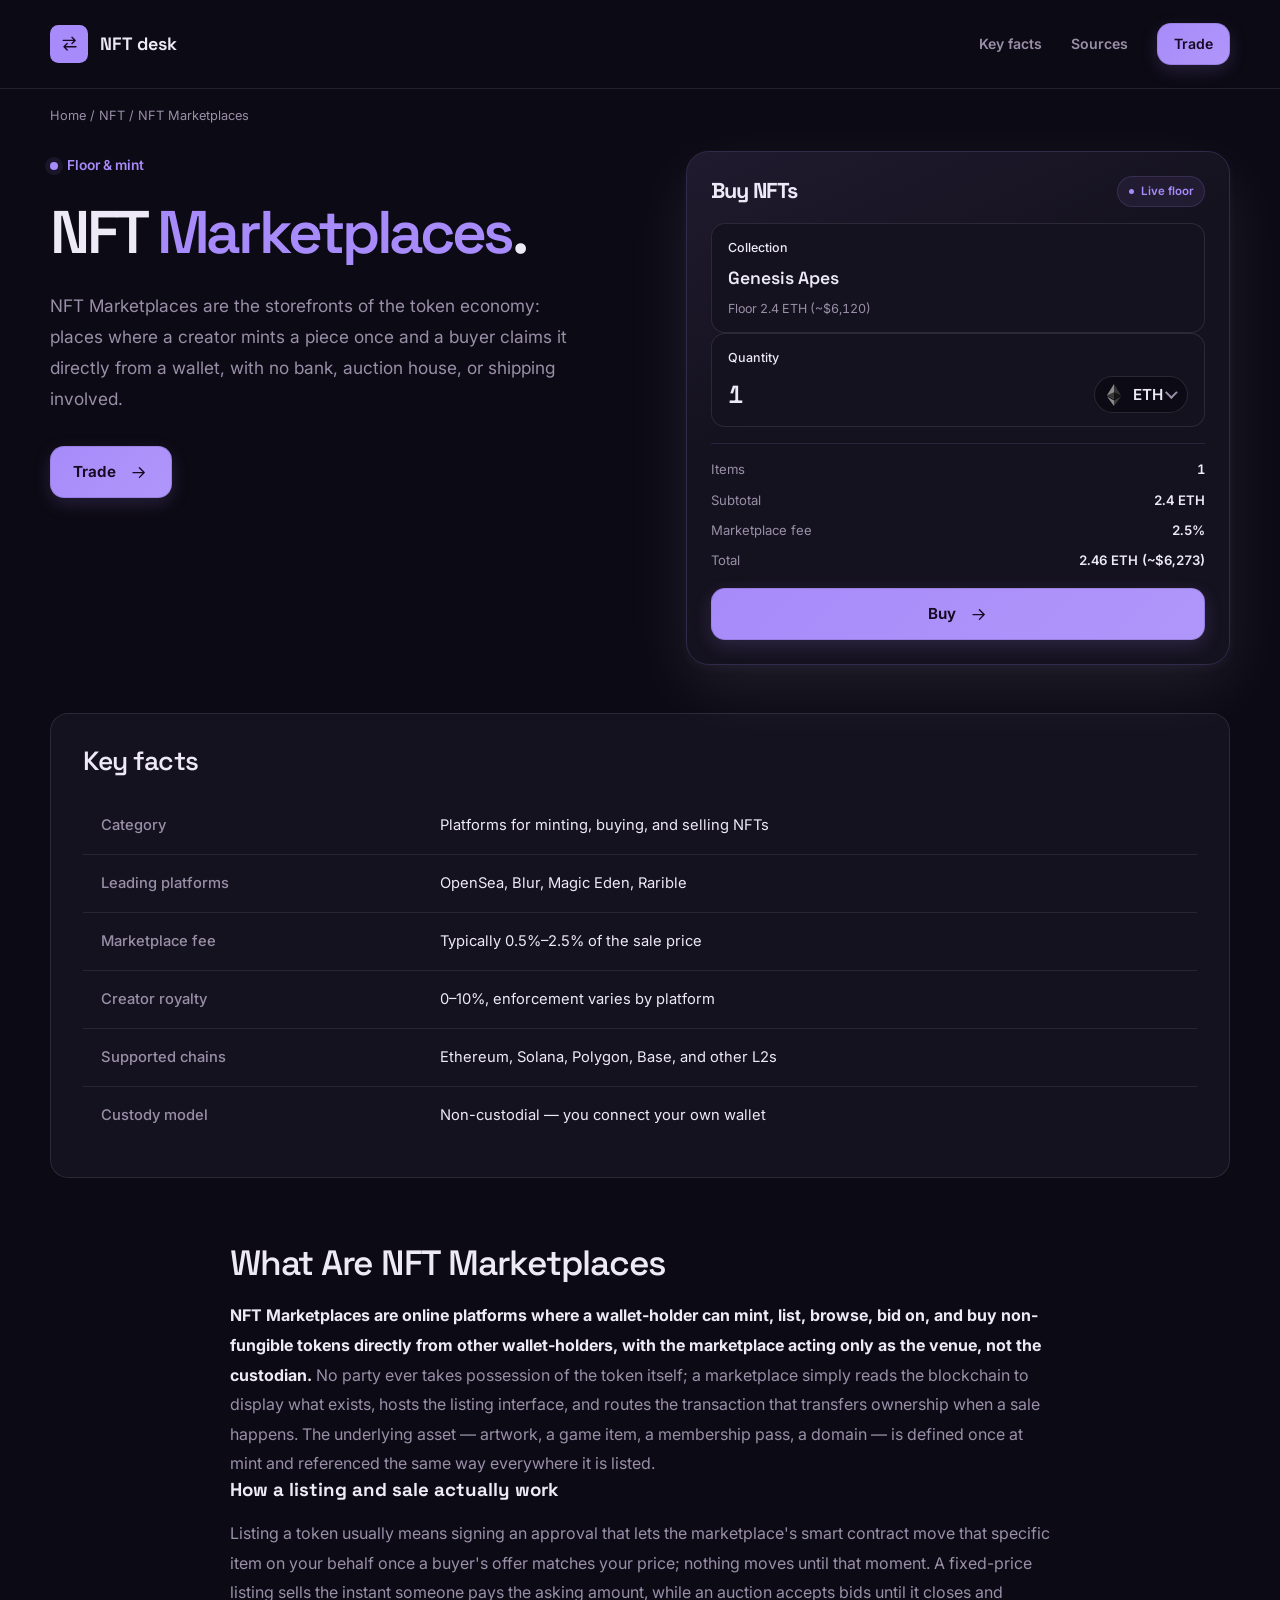
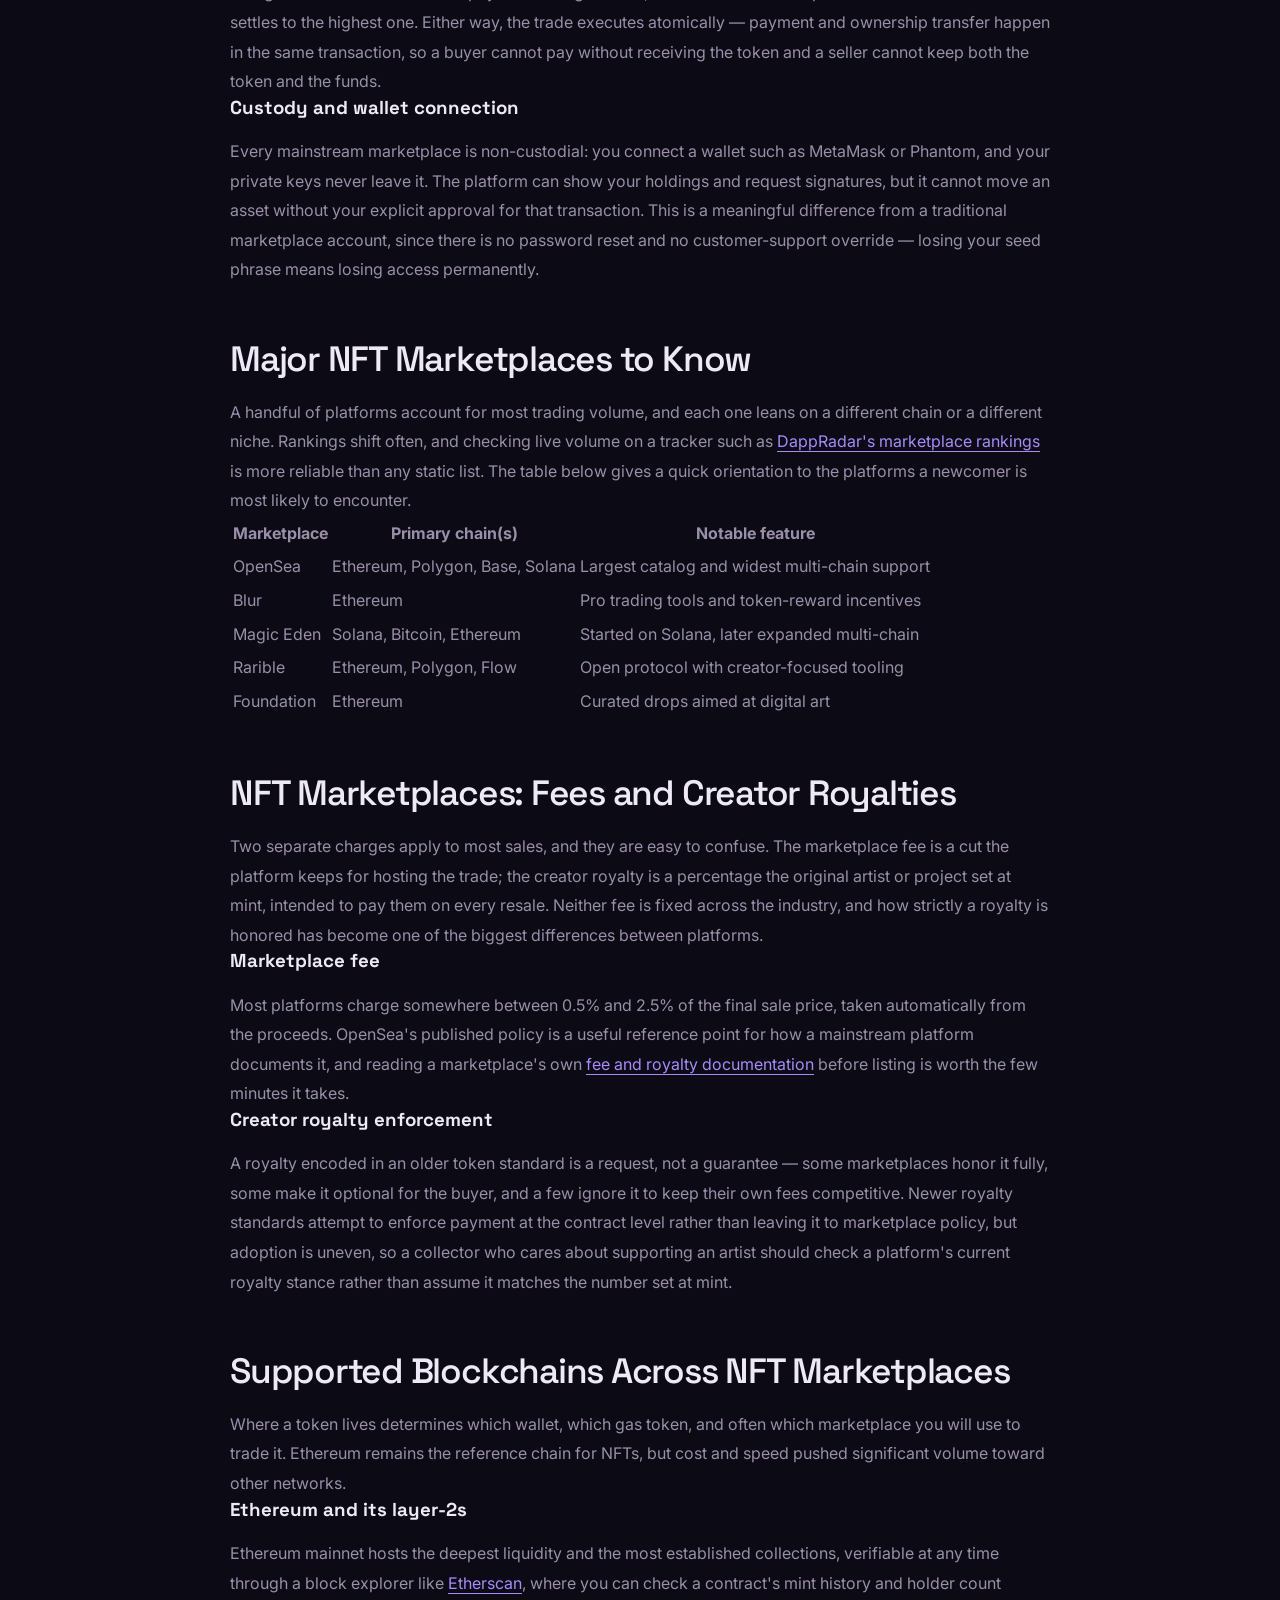
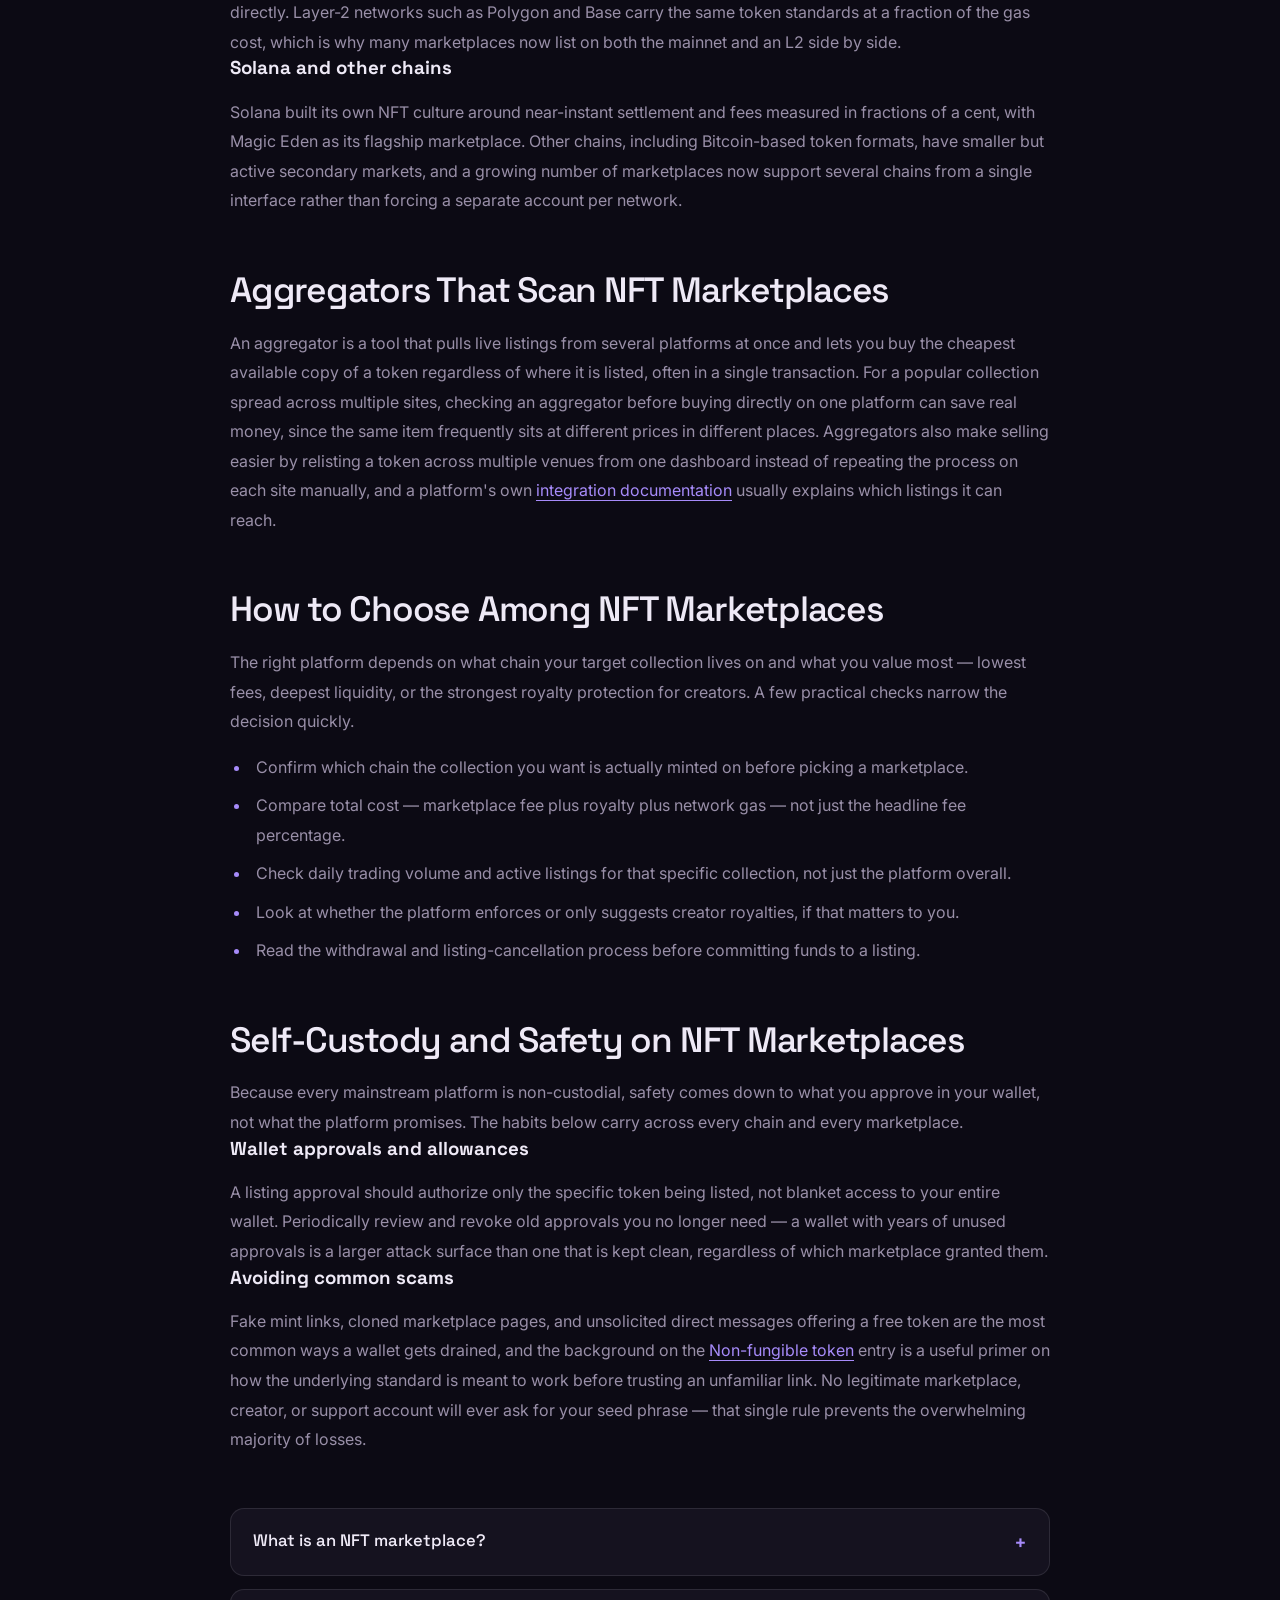
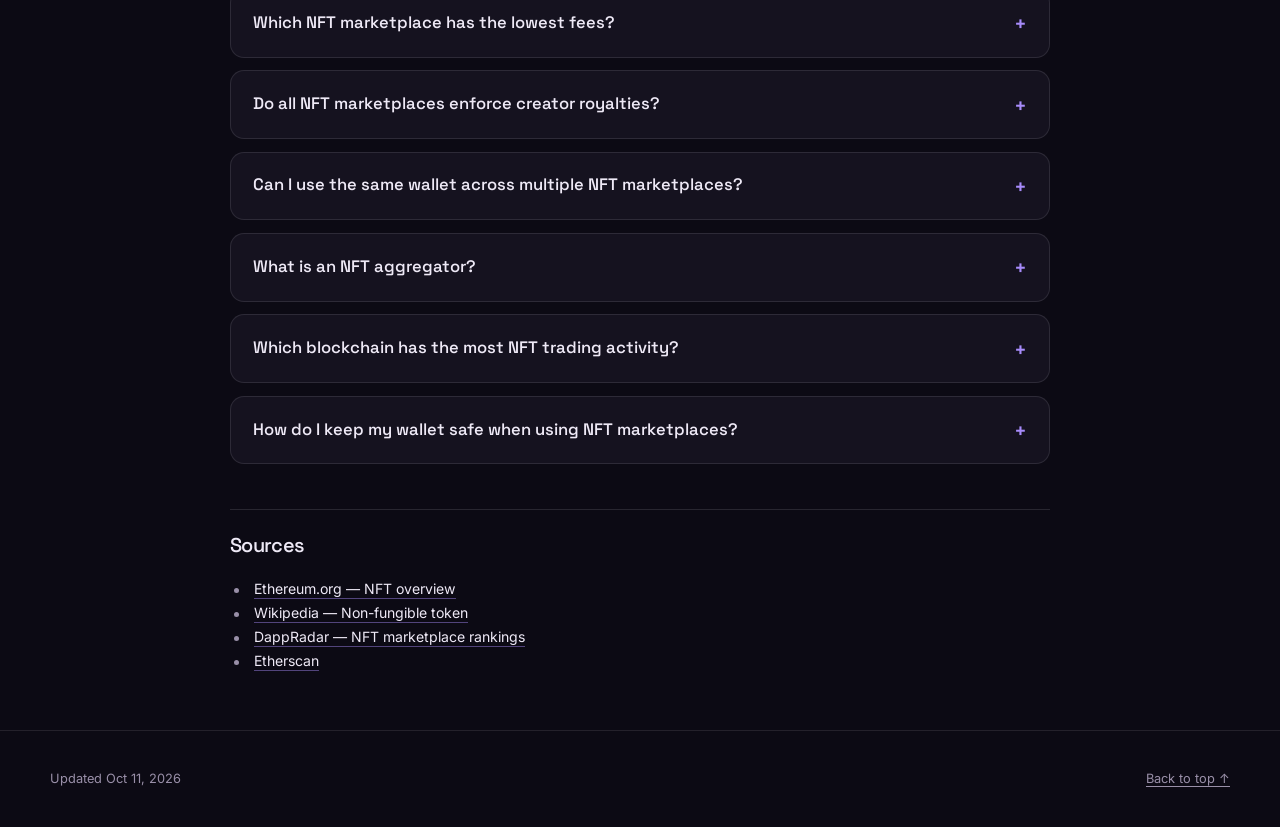
==== commit d31e9909: "New arch (nft/aml) widget" ====
--- a/index.html
+++ b/index.html
@@ -1,1410 +1,279 @@
 <!doctype html>
 <html lang="en">
 <head>
-<meta charset="utf-8">
-<meta name="viewport" content="width=device-width, initial-scale=1">
-<title>NFT Marketplaces — How They Work, Fees & How to Pick One</title>
-<meta name="description" content="A practical guide to NFT Marketplaces: how listings and sales work, the major platforms, fees and creator royalties, supported chains, aggregators, and how to stay safe with your own wallet.">
-<link rel="canonical" href="https://nft-marketplaces.github.io/">
-<meta property="og:type" content="article">
-<meta property="og:title" content="NFT Marketplaces Explained">
-<meta property="og:url" content="https://nft-marketplaces.github.io/">
-<meta property="og:image" content="https://nft-marketplaces.github.io/og.png">
-<meta name="twitter:card" content="summary_large_image">
-<meta name="twitter:title" content="NFT Marketplaces Explained">
+  <meta charset="utf-8">
+  <meta name="viewport" content="width=device-width, initial-scale=1">
+  <title>NFT Marketplaces — How They Work, Fees & How to Pick One</title>
+  <meta name="description" content="A practical guide to NFT Marketplaces: how listings and sales work, the major platforms, fees and creator royalties, supported chains, aggregators, and how to stay safe with your own wallet.">
+  <link rel="canonical" href="https://nft-marketplaces.github.io/">
+  <meta property="og:type" content="website">
+  <meta property="og:title" content="NFT Marketplaces Explained">
+  <meta property="og:description" content="A practical guide to NFT Marketplaces: how listings and sales work, the major platforms, fees and creator royalties, supported chains, aggregators, and how to stay safe with your own wallet.">
+  <meta property="og:url" content="https://nft-marketplaces.github.io/">
+  <meta property="og:image" content="https://nft-marketplaces.github.io/og.png">
+  <meta name="twitter:card" content="summary_large_image">
+  <meta name="twitter:title" content="NFT Marketplaces Explained">
+  <meta name="twitter:description" content="A practical guide to NFT Marketplaces: how listings and sales work, the major platforms, fees and creator royalties, supported chains, aggregators, and how to stay safe with your own wallet.">
+  <meta name="twitter:image" content="https://nft-marketplaces.github.io/og.png">
 <link rel="preconnect" href="https://fonts.googleapis.com"><link rel="preconnect" href="https://fonts.gstatic.com" crossorigin><link rel="stylesheet" href="https://fonts.googleapis.com/css2?family=Inter:wght@400;500;600;700&family=Space+Grotesk:wght@500;600;700&display=swap">
 <script type="application/ld+json">{"@context": "https://schema.org", "@graph": [{"@type": "WebSite", "@id": "https://nft-marketplaces.github.io/#website", "url": "https://nft-marketplaces.github.io/", "name": "NFT Marketplaces — How They Work, Fees & How to Pick One"}, {"@type": "WebPage", "@id": "https://nft-marketplaces.github.io/#webpage", "url": "https://nft-marketplaces.github.io/", "name": "NFT Marketplaces — How They Work, Fees & How to Pick One", "isPartOf": {"@id": "https://nft-marketplaces.github.io/#website"}, "description": "A practical guide to NFT Marketplaces: how listings and sales work, the major platforms, fees and creator royalties, supported chains, aggregators, and how to stay safe with your own wallet.", "datePublished": "2026-10-11", "dateModified": "2026-10-11"}, {"@type": "SoftwareApplication", "name": "NFT Marketplaces", "applicationCategory": "FinanceApplication", "operatingSystem": "Web", "offers": {"@type": "Offer", "price": "0", "priceCurrency": "USD"}}, {"@type": "BreadcrumbList", "itemListElement": [{"@type": "ListItem", "position": 1, "name": "Home", "item": "https://nft-marketplaces.github.io/"}, {"@type": "ListItem", "position": 2, "name": "NFT"}, {"@type": "ListItem", "position": 3, "name": "NFT Marketplaces"}]}, {"@type": "FAQPage", "mainEntity": [{"@type": "Question", "name": "What is an NFT marketplace?", "acceptedAnswer": {"@type": "Answer", "text": "A platform where wallet-holders mint, list, and trade non-fungible tokens directly with each other. The marketplace hosts the listing and routes the transaction, but it never takes custody of the token or the funds."}}, {"@type": "Question", "name": "Which NFT marketplace has the lowest fees?", "acceptedAnswer": {"@type": "Answer", "text": "Fee structures change frequently and differ by platform and by chain, so compare the current marketplace fee plus any royalty and network gas at the time you trade rather than relying on a fixed ranking."}}, {"@type": "Question", "name": "Do all NFT marketplaces enforce creator royalties?", "acceptedAnswer": {"@type": "Answer", "text": "No. Some honor the royalty set at mint fully, some make it optional for the buyer, and a few do not apply it at all. Check a platform's current royalty policy before assuming a creator will be paid."}}, {"@type": "Question", "name": "Can I use the same wallet across multiple NFT marketplaces?", "acceptedAnswer": {"@type": "Answer", "text": "Yes. A single self-custody wallet works across virtually every marketplace on a given chain — you connect it, sign approvals, and your holdings and history stay with you rather than with any one platform."}}, {"@type": "Question", "name": "What is an NFT aggregator?", "acceptedAnswer": {"@type": "Answer", "text": "A tool that pulls live listings from several marketplaces at once so you can buy the cheapest available copy of a token, or relist across multiple platforms from one dashboard instead of repeating the process manually on each site."}}, {"@type": "Question", "name": "Which blockchain has the most NFT trading activity?", "acceptedAnswer": {"@type": "Answer", "text": "Ethereum holds the deepest historical liquidity and the most established collections, while Solana runs a large, fast, low-fee market of its own. Activity shifts over time, so checking a live tracker is more reliable than any fixed claim."}}, {"@type": "Question", "name": "How do I keep my wallet safe when using NFT marketplaces?", "acceptedAnswer": {"@type": "Answer", "text": "Grant listing approvals only for the specific token involved, revoke old allowances periodically, verify you are on the real platform domain, and never share your seed phrase — no legitimate marketplace or support account will ever ask for it."}}]}]}</script>
-<style>
-:root{--bg:#0C0A14;--surface:#15121F;--text:#EEE9F6;--muted:#998FA8;--accent:#A78BFA;--accent-ink:#140A22;--radius:14px;--display:"Space Grotesk";--body:"Inter"}
-*,
-*::before,
-*::after {
-  box-sizing: border-box;
-}
-html {
-  scroll-behavior: smooth;
-  scroll-padding-top: 2rem;
-  background: var(--bg);
-  -webkit-text-size-adjust: 100%;
-}
-body {
-  margin: 0;
-  min-width: 280px;
-  color: var(--text);
-  background: var(--bg);
-  font-family: var(--body);
-  font-size: 1rem;
-  font-weight: 400;
-  line-height: 1.7;
-  -webkit-font-smoothing: antialiased;
-  overflow-wrap: break-word;
-}
-::selection {
-  color: var(--accent-ink);
-  background: var(--accent);
-}
-a {
-  color: var(--accent);
-  text-decoration-thickness: .075em;
-  text-underline-offset: .2em;
-  transition: color .18s ease, background .18s ease, border-color .18s ease;
-}
-a:hover {
-  color: var(--text);
-}
-a:focus-visible,
-summary:focus-visible,
-[tabindex]:focus-visible {
-  outline: 3px solid var(--accent);
-  outline-offset: 5px;
-  border-radius: calc(var(--radius) * .35);
-}
-img,
-svg,
-video {
-  max-width: 100%;
-  vertical-align: middle;
-}
-img,
-video {
-  height: auto;
-}
-h1,
-h2,
-h3,
-h4,
-h5,
-h6 {
-  margin-top: 0;
-  color: var(--text);
-  font-family: var(--display);
-  font-weight: 650;
-  line-height: 1.2;
-  text-wrap: balance;
-}
-p,
-ul,
-ol,
-dl,
-figure,
-blockquote {
-  margin-top: 0;
-}
-[hidden] {
-  display: none !important;
-}
-.c6397a5 {
-  width: min(100% - 6rem, 1240px);
-  margin-inline: auto;
-}
-.c3a58c4 {
-  position: absolute;
-  z-index: 20;
-  top: 1rem;
-  left: 1rem;
-  padding: .75rem 1.15rem;
-  transform: translateY(-180%);
-  border-radius: var(--radius);
-  color: var(--accent-ink);
-  background: var(--accent);
-  font-weight: 600;
-}
-.c3a58c4:focus {
-  transform: translateY(0);
-}
-.cd35fc0 {
-  position: relative;
-  z-index: 1;
-  border-bottom: 1px solid color-mix(in srgb, var(--text) 10%, var(--bg));
-  background: var(--bg);
-}
-.c762653 {
-  display: flex;
-  align-items: center;
-  justify-content: space-between;
-  gap: 2rem;
-  min-height: 88px;
-  padding-block: 1rem;
-}
-.c7b168c {
-  display: inline-flex;
-  align-items: center;
-  gap: .75rem;
-  color: var(--text);
-  font-family: var(--display);
-  font-size: 1.2rem;
-  font-weight: 650;
-  letter-spacing: -.04em;
-}
-.c71cc37 {
-  display: grid;
-  place-items: center;
-  width: 34px;
-  height: 34px;
-  border: 1px solid color-mix(in srgb, var(--accent) 30%, var(--surface));
-  border-radius: calc(var(--radius) * .55);
-  color: var(--accent);
-  background: color-mix(in srgb, var(--accent) 8%, var(--surface));
-}
-.c71cc37 svg {
-  width: 19px;
-  height: 19px;
-  fill: none;
-  stroke: var(--accent);
-  stroke-width: 1.6;
-  stroke-linecap: round;
-  stroke-linejoin: round;
-}
-.c5966c6 {
-  display: inline-flex;
-  align-items: center;
-  gap: .8rem;
-  padding: .5rem 0;
-  color: var(--text);
-  font-size: .9rem;
-  font-weight: 600;
-  text-decoration: none;
-}
-.c5966c6:hover {
-  color: var(--accent);
-}
-.c06af32 {
-  position: relative;
-  isolation: isolate;
-  overflow: hidden;
-  border-bottom: 1px solid color-mix(in srgb, var(--accent) 15%, var(--bg));
-  background:
-    radial-gradient(ellipse at 95% 12%, color-mix(in srgb, var(--accent) 14%, transparent), color-mix(in srgb, var(--accent) 0%, transparent) 62%),
-    linear-gradient(130deg, var(--surface), color-mix(in srgb, var(--accent) 5%, var(--bg)) 70%, var(--bg));
-}
-.c06af32::after {
-  content: "";
-  position: absolute;
-  z-index: -1;
-  width: 520px;
-  height: 520px;
-  right: -240px;
-  bottom: -310px;
-  border: 1px solid color-mix(in srgb, var(--accent) 15%, transparent);
-  border-radius: 50%;
-  box-shadow: 0 0 0 65px color-mix(in srgb, var(--accent) 3%, transparent), 0 0 0 130px color-mix(in srgb, var(--accent) 2%, transparent);
-  pointer-events: none;
-}
-.cca02b8 {
-  padding-block: 1.2rem 3rem;
-}
-.c15edb2 {
-  margin-bottom: 1.6rem;
-  color: var(--muted);
-  font-size: .8rem;
-  line-height: 1.6;
-}
-.c7a4ff9 {
-  display: inline;
-  color: var(--muted);
-  font-family: var(--body);
-  font-size: inherit;
-  text-decoration: none;
-}
-.c7a4ff9 a,
-a.c7a4ff9 {
-  color: var(--muted);
-  text-decoration: none;
-}
-.c7a4ff9 a:hover,
-a.c7a4ff9:hover {
-  color: var(--accent);
-  text-decoration: underline;
-}
-.c15edb2 ol,
-.c15edb2 ul,
-ol.c7a4ff9,
-ul.c7a4ff9 {
-  display: flex;
-  align-items: center;
-  flex-wrap: wrap;
-  gap: .45rem .7rem;
-  padding: 0;
-  margin: 0;
-  list-style: none;
-}
-.c15edb2 li {
-  display: inline;
-}
-.c15edb2 [aria-current="page"] {
-  color: var(--text);
-}
-.c520de3 {
-  display: flex;
-  align-items: center;
-  flex-wrap: wrap;
-  gap: .8rem;
-  margin-bottom: 1.35rem;
-  color: var(--accent);
-  font-size: .875rem;
-  font-weight: 600;
-}
-.cdcadc8 {
-  padding-block: .3rem;
-}
-.cbddafd {
-  display: inline-flex;
-  align-items: center;
-  justify-content: center;
-  min-height: 36px;
-  max-width: 180px;
-  padding: .4rem .65rem;
-  border: 1px solid color-mix(in srgb, var(--text) 9%, var(--surface));
-  border-radius: calc(var(--radius) * .6);
-  background: var(--surface);
-  box-shadow: 0 3px 10px color-mix(in srgb, var(--text) 4%, transparent);
-  color: var(--text);
-  font-size: .8rem;
-  line-height: 1;
-}
-.cbddafd:empty {
-  display: none;
-}
-.cbddafd img,
-.cbddafd svg {
-  display: block;
-  width: auto;
-  max-width: 148px;
-  height: 24px;
-  object-fit: contain;
-}
-.c06af32 h1 {
-  max-width: 1050px;
-  margin: 0 0 1.5rem;
-  font-family: var(--display);
-  font-size: clamp(2.7rem, 5.7vw, 5.1rem);
-  font-weight: 600;
-  line-height: 1.06;
-  letter-spacing: -.055em;
-  overflow-wrap: anywhere;
-}
-.c06af32 h1 em {
-  color: var(--accent);
-  font-style: normal;
-}
-.c06af32 h1 a {
-  color: inherit;
-}
-.cb355d5 {
-  max-width: 760px;
-  margin: 0 0 2.1rem;
-  color: var(--muted);
-  font-size: clamp(1.05rem, 1.6vw, 1.22rem);
-  line-height: 1.75;
-  text-wrap: pretty;
-}
-.c748cff {
-  display: inline-flex;
-  align-items: center;
-  justify-content: center;
-  gap: 1.7rem;
-  min-height: 54px;
-  padding: .85rem 1.35rem;
-  border: 1px solid var(--accent);
-  border-radius: var(--radius);
-  color: var(--accent-ink);
-  background: var(--accent);
-  box-shadow: 0 6px 18px color-mix(in srgb, var(--accent) 18%, transparent);
-  font-family: var(--body);
-  font-size: .95rem;
-  font-weight: 650;
-  line-height: 1.4;
-  text-decoration: none;
-  transition: background .2s ease, box-shadow .2s ease, transform .2s ease;
-}
-.c748cff:hover {
-  color: var(--accent-ink);
-  background: color-mix(in srgb, var(--accent) 92%, var(--text));
-  box-shadow: 0 9px 24px color-mix(in srgb, var(--accent) 24%, transparent);
-  transform: translateY(-2px);
-}
-.c082651 {
-  font-family: var(--body);
-  font-size: 1.25em;
-  line-height: 1;
-}
-.ce86c6a {
-  display: grid;
-  grid-template-columns: minmax(0, 1.05fr) minmax(0, 0.82fr);
-  gap: clamp(2rem, 4vw, 3.75rem);
-  align-items: start;
-}
-.cd68bf5 {
-  min-width: 0;
-}
-.cd68bf5 .cb355d5 {
-  margin-bottom: 1.6rem;
-}
-.c061ee5 {
-  position: relative;
-  min-width: 0;
-  display: flex;
-  flex-direction: column;
-  padding: clamp(1.15rem, 2vw, 1.65rem);
-  border: 1px solid color-mix(in srgb, var(--accent) 20%, var(--surface));
-  border-radius: calc(var(--radius) * 1.4);
-  background: linear-gradient(158deg, color-mix(in srgb, var(--accent) 8%, var(--surface)), var(--surface) 46%);
-  box-shadow: 0 22px 60px -26px color-mix(in srgb, var(--text) 24%, transparent), 0 3px 12px -6px color-mix(in srgb, var(--accent) 14%, transparent);
-}
-.c061ee5::before {
-  content: "";
-  position: absolute;
-  inset: -1px 14% auto;
-  height: 2px;
-  background: linear-gradient(90deg, transparent, color-mix(in srgb, var(--accent) 60%, transparent), transparent);
-}
-.ca58350 {
-  display: flex;
-  align-items: center;
-  justify-content: space-between;
-  flex-wrap: wrap;
-  gap: 0.6rem 1rem;
-  margin-bottom: 1rem;
-}
-.ca58350 h2 {
-  margin: 0;
-  font-family: var(--display);
-  font-size: 1.15rem;
-  font-weight: 650;
-  letter-spacing: -0.03em;
-}
-.cd2aadd {
-  display: inline-flex;
-  align-items: center;
-  max-width: 100%;
-  padding: 0.28rem 0.62rem;
-  border: 1px solid color-mix(in srgb, var(--accent) 18%, transparent);
-  border-radius: 999px;
-  background: color-mix(in srgb, var(--accent) 8%, var(--surface));
-  color: var(--accent);
-  font-size: 0.72rem;
-  font-weight: 600;
-  overflow-wrap: anywhere;
-}
-.c2e5805 .c4052f3 {
-  width: 100%;
-  border-collapse: collapse;
-  font-size: 0.85rem;
-}
-.c2e5805 .c4052f3 th,
-.c2e5805 .c4052f3 td {
-  padding: 0.58rem 0;
-  border-bottom: 1px solid color-mix(in srgb, var(--text) 10%, transparent);
-  vertical-align: top;
-  text-align: left;
-  overflow-wrap: anywhere;
-}
-.c2e5805 .c4052f3 tr:last-child th,
-.c2e5805 .c4052f3 tr:last-child td {
-  border-bottom: 0;
-}
-.c2e5805 .c4052f3 th {
-  width: 38%;
-  padding-right: 0.9rem;
-  color: var(--muted);
-  font-weight: 500;
-}
-.c2e5805 .c4052f3 td {
-  color: var(--text);
-  font-weight: 550;
-}
-.c43495c {
-  margin-top: 1.15rem;
-  width: 100%;
-}
-@media (max-width: 920px) {
-  .ce86c6a {
-    grid-template-columns: minmax(0, 1fr);
-    gap: 2rem;
-  }
-  .c061ee5 {
-    width: 100%;
-    max-width: 560px;
-  }
-}
-.summary-strip {
-  display: grid;
-  grid-template-columns: repeat(4, minmax(0, 1fr));
-  gap: 1rem;
-  margin-block: 1.5rem 4.5rem;
-}
-.summary-item {
-  min-width: 0;
-  padding: 1.2rem 1.35rem;
-  border: 1px solid color-mix(in srgb, var(--text) 9%, var(--surface));
-  border-radius: var(--radius);
-  background: var(--surface);
-  box-shadow: 0 3px 12px color-mix(in srgb, var(--text) 3%, transparent);
-}
-.summary-item strong {
-  display: block;
-  margin-bottom: .2rem;
-  color: var(--text);
-  font-family: var(--display);
-  font-size: 1rem;
-  font-weight: 600;
-  line-height: 1.4;
-  letter-spacing: -.02em;
-}
-.summary-item span {
-  display: block;
-  color: var(--muted);
-  font-size: .8rem;
-  line-height: 1.5;
-}
-.c0898f8 {
-  display: grid;
-  grid-template-columns: 235px minmax(0, 1fr);
-  align-items: start;
-  gap: clamp(2.5rem, 5vw, 5rem);
-  padding-bottom: 4.5rem;
-}
-.cc2a48f {
-  position: sticky;
-  top: 2rem;
-  min-width: 0;
-  max-height: calc(100dvh - 4rem);
-  overflow-y: auto;
-  overscroll-behavior: contain;
-  scrollbar-width: thin;
-  scrollbar-color: color-mix(in srgb, var(--muted) 35%, var(--surface)) var(--surface);
-  padding: .3rem .75rem 1rem .25rem;
-}
-.c197c1b {
-  margin: 0 0 1.1rem;
-  color: var(--text);
-  font-family: var(--display);
-  font-size: .95rem;
-  font-weight: 650;
-  letter-spacing: -.02em;
-}
-.c078627 {
-  display: grid;
-  gap: .3rem;
-  margin: 0;
-  padding: 0;
-  list-style: none;
-}
-.c078627 li {
-  min-width: 0;
-  margin: 0;
-  padding: 0;
-}
-.cfd0977 {
-  position: relative;
-  display: block;
-  padding: .7rem .9rem .7rem 1.1rem;
-  border-inline-start: 2px solid color-mix(in srgb, var(--muted) 18%, var(--bg));
-  border-radius: 0 calc(var(--radius) * .55) calc(var(--radius) * .55) 0;
-  color: var(--muted);
-  font-family: var(--body);
-  font-size: .85rem;
-  font-weight: 450;
-  line-height: 1.5;
-  text-decoration: none;
-  overflow-wrap: anywhere;
-}
-.cfd0977:hover {
-  border-inline-start-color: color-mix(in srgb, var(--accent) 45%, var(--bg));
-  color: var(--text);
-  background: color-mix(in srgb, var(--accent) 5%, var(--bg));
-}
-.cfd0977[aria-current="location"] {
-  border-inline-start-color: var(--accent);
-  color: var(--accent);
-  background: color-mix(in srgb, var(--accent) 9%, var(--bg));
-  font-weight: 650;
-}
-.ce15af5 {
-  margin: 1.65rem 0 0;
-  padding: 1.2rem 0 0;
-  border-top: 1px solid color-mix(in srgb, var(--text) 10%, var(--bg));
-  color: var(--muted);
-  font-size: .78rem;
-  line-height: 1.65;
-}
-.c2fe1bb {
-  min-width: 0;
-}
-.facts-panel {
-  padding: clamp(1.3rem, 3vw, 2.3rem);
-  margin-bottom: 3.75rem;
-  border: 1px solid color-mix(in srgb, var(--accent) 18%, var(--surface));
-  border-top: 3px solid var(--accent);
-  border-radius: var(--radius);
-  background: var(--surface);
-  box-shadow: 0 10px 35px color-mix(in srgb, var(--text) 5%, transparent);
-  scroll-margin-top: 2rem;
-}
-.panel-heading {
-  display: flex;
-  align-items: baseline;
-  flex-wrap: wrap;
-  gap: .5rem 1.5rem;
-  justify-content: space-between;
-  margin-bottom: 1.4rem;
-}
-.panel-heading h2 {
-  margin: 0;
-  font-size: clamp(1.45rem, 2.3vw, 1.85rem);
-  letter-spacing: -.04em;
-}
-.panel-heading p {
-  margin: 0;
-  color: var(--muted);
-  font-size: .8rem;
-}
-.facts-content {
-  min-width: 0;
-  overflow-x: auto;
-  scrollbar-width: thin;
-  scrollbar-color: var(--muted) var(--surface);
-}
-.c4052f3 {
-  width: 100%;
-  border-collapse: collapse;
-  color: var(--text);
-  font-family: var(--body);
-  font-size: .925rem;
-  line-height: 1.6;
-  text-align: left;
-}
-.c4052f3 caption {
-  padding: 0 0 1rem;
-  color: var(--muted);
-  font-size: .85rem;
-  text-align: left;
-}
-.c4052f3 th,
-.c4052f3 td {
-  padding: 1.05rem .85rem;
-  border-bottom: 1px solid color-mix(in srgb, var(--text) 9%, var(--surface));
-  vertical-align: top;
-  overflow-wrap: anywhere;
-}
-.c4052f3 th {
-  width: 37%;
-  color: var(--muted);
-  font-weight: 500;
-}
-.c4052f3 thead th {
-  color: var(--text);
-  background: color-mix(in srgb, var(--accent) 5%, var(--surface));
-  font-weight: 650;
-}
-.c4052f3 td {
-  font-weight: 550;
-}
-.c4052f3 tr > :first-child {
-  padding-left: 0;
-}
-.c4052f3 tr > :last-child {
-  padding-right: 0;
-}
-.c4052f3 tbody:last-child tr:last-child > *,
-.c4052f3 > tr:last-child > * {
-  border-bottom: 0;
-}
-.c4052f3 td p:last-child,
-.c4052f3 th p:last-child {
-  margin-bottom: 0;
-}
-.cd3d51b {
-  min-width: 0;
-}
-.c24951a {
-  min-width: 0;
-  margin: 0 0 3.4rem;
-  scroll-margin-top: 2rem;
-}
-.c24951a + .c24951a {
-  padding-top: 2.8rem;
-  border-top: 1px solid color-mix(in srgb, var(--text) 11%, var(--bg));
-}
-.c26ec5e {
-  margin: 0 0 1.25rem;
-  color: var(--text);
-  font-family: var(--display);
-  font-size: clamp(1.65rem, 2.8vw, 2.35rem);
-  font-weight: 600;
-  line-height: 1.22;
-  letter-spacing: -.045em;
-}
-.c16b891 {
-  color: var(--text);
-  font-family: var(--body);
-  font-size: 1rem;
-  line-height: 1.85;
-  overflow-wrap: anywhere;
-}
-.c16b891 > :last-child {
-  margin-bottom: 0;
-}
-.c16b891 p {
-  margin: 0 0 1.3rem;
-  text-wrap: pretty;
-}
-.c16b891 h3 {
-  margin: 2rem 0 .9rem;
-  font-size: clamp(1.2rem, 2vw, 1.45rem);
-  font-weight: 600;
-  line-height: 1.35;
-  letter-spacing: -.025em;
-}
-.c16b891 h4,
-.c16b891 h5,
-.c16b891 h6 {
-  margin: 1.6rem 0 .75rem;
-  font-size: 1.075rem;
-  line-height: 1.4;
-}
-.c16b891 h3:first-child,
-.c16b891 h4:first-child {
-  margin-top: 0;
-}
-.c16b891 strong,
-.cb1ce69 strong {
-  color: var(--text);
-  font-weight: 650;
-}
-.c16b891 ul,
-.c16b891 ol,
-.cb1ce69 ul,
-.cb1ce69 ol {
-  margin: 1.2rem 0 1.6rem;
-  padding-left: 1.5rem;
-}
-.c16b891 li,
-.cb1ce69 li {
-  padding-left: .4rem;
-  margin-block: .55rem;
-}
-.c16b891 li::marker,
-.cb1ce69 li::marker {
-  color: var(--accent);
-  font-weight: 600;
-}
-.c16b891 li > ul,
-.c16b891 li > ol {
-  margin-block: .5rem;
-}
-.c16b891 li p {
-  margin-bottom: .6rem;
-}
-.c16b891 blockquote {
-  margin: 1.8rem 0;
-  padding: 1.3rem 1.5rem;
-  border-inline-start: 3px solid var(--accent);
-  border-radius: 0 var(--radius) var(--radius) 0;
-  background: color-mix(in srgb, var(--accent) 6%, var(--surface));
-  color: var(--text);
-  font-size: 1.05rem;
-}
-.c16b891 blockquote > :last-child {
-  margin-bottom: 0;
-}
-.c16b891 blockquote cite {
-  display: block;
-  margin-top: .9rem;
-  color: var(--muted);
-  font-size: .85rem;
-  font-style: normal;
-}
-.c16b891 table {
-  display: block;
-  width: 100%;
-  max-width: 100%;
-  margin: 1.7rem 0;
-  overflow-x: auto;
-  border: 1px solid color-mix(in srgb, var(--text) 12%, var(--surface));
-  border-radius: var(--radius);
-  border-spacing: 0;
-  background: var(--surface);
-  font-family: var(--body);
-  font-size: .875rem;
-  line-height: 1.65;
-  text-align: left;
-  scrollbar-width: thin;
-  scrollbar-color: var(--muted) var(--surface);
-}
-.c16b891 table caption {
-  padding: .9rem 1rem;
-  color: var(--muted);
-  font-size: .82rem;
-  text-align: left;
-}
-.c16b891 th,
-.c16b891 td {
-  min-width: 125px;
-  padding: 1rem 1.15rem;
-  border-bottom: 1px solid color-mix(in srgb, var(--text) 9%, var(--surface));
-  vertical-align: top;
-}
-.c16b891 th {
-  color: var(--text);
-  background: color-mix(in srgb, var(--accent) 7%, var(--surface));
-  font-weight: 650;
-}
-.c16b891 tbody tr:nth-child(even) {
-  background: color-mix(in srgb, var(--text) 2%, var(--surface));
-}
-.c16b891 tbody:last-child tr:last-child > * {
-  border-bottom: 0;
-}
-.c16b891 td > :last-child,
-.c16b891 th > :last-child {
-  margin-bottom: 0;
-}
-.c16b891 figure {
-  margin: 1.8rem 0;
-}
-.c16b891 figure img {
-  display: block;
-  border-radius: var(--radius);
-}
-.c16b891 figcaption {
-  margin-top: .7rem;
-  color: var(--muted);
-  font-size: .8rem;
-  line-height: 1.6;
-}
-.c16b891 code,
-.cb1ce69 code {
-  padding: .1em .35em;
-  border-radius: calc(var(--radius) * .25);
-  background: color-mix(in srgb, var(--accent) 7%, var(--surface));
-  color: var(--text);
-  font-family: var(--body);
-  font-size: .9em;
-}
-.c16b891 pre {
-  overflow-x: auto;
-  padding: 1.2rem;
-  border: 1px solid color-mix(in srgb, var(--text) 10%, var(--surface));
-  border-radius: var(--radius);
-  background: var(--surface);
-  color: var(--text);
-  font-family: var(--body);
-  font-size: .875rem;
-  line-height: 1.7;
-}
-.c16b891 pre code {
-  padding: 0;
-  background: var(--surface);
-}
-.c16b891 hr {
-  margin: 2rem 0;
-  border: 0;
-  border-top: 1px solid color-mix(in srgb, var(--text) 12%, var(--bg));
-}
-.c16b891 dt {
-  margin-top: 1.1rem;
-  color: var(--text);
-  font-weight: 650;
-}
-.c16b891 dd {
-  margin: .4rem 0 1rem;
-  color: var(--muted);
-}
-.cf0409b {
-  padding-top: 2.75rem;
-  border-top: 1px solid color-mix(in srgb, var(--text) 11%, var(--bg));
-  scroll-margin-top: 2rem;
-}
-.cf0409b > .c26ec5e {
-  margin-bottom: 1.65rem;
-}
-.c78107a {
-  margin: 0 0 .8rem;
-  border: 1px solid color-mix(in srgb, var(--text) 11%, var(--surface));
-  border-radius: var(--radius);
-  background: var(--surface);
-  box-shadow: 0 3px 12px color-mix(in srgb, var(--text) 3%, transparent);
-  overflow: clip;
-  transition: border-color .2s ease, box-shadow .2s ease;
-}
-.c78107a:hover {
-  border-color: color-mix(in srgb, var(--accent) 35%, var(--surface));
-}
-.c78107a[open] {
-  border-color: color-mix(in srgb, var(--accent) 35%, var(--surface));
-  box-shadow: 0 6px 20px color-mix(in srgb, var(--text) 4%, transparent);
-}
-.c39087f {
-  position: relative;
-  display: block;
-  padding: 1.35rem 3.8rem 1.35rem 1.4rem;
-  color: var(--text);
-  font-family: var(--display);
-  font-size: 1.025rem;
-  font-weight: 600;
-  line-height: 1.5;
-  letter-spacing: -.015em;
-  list-style: none;
-  cursor: pointer;
-}
-.c39087f::-webkit-details-marker {
-  display: none;
-}
-.c39087f::after {
-  content: "+";
-  position: absolute;
-  top: 1.3rem;
-  right: 1.35rem;
-  display: grid;
-  place-items: center;
-  width: 25px;
-  height: 25px;
-  border-radius: 50%;
-  background: color-mix(in srgb, var(--accent) 9%, var(--surface));
-  color: var(--accent);
-  font-family: var(--body);
-  font-size: 1.15rem;
-  font-weight: 400;
-  line-height: 1;
-}
-.c78107a[open] > .c39087f::after {
-  content: "−";
-}
-.c78107a > .c39087f:focus-visible {
-  outline-offset: -5px;
-}
-.cb1ce69 {
-  padding: 0 1.4rem 1.45rem;
-  color: var(--muted);
-  font-family: var(--body);
-  font-size: .95rem;
-  line-height: 1.8;
-}
-.cb1ce69 > :first-child {
-  margin-top: 0;
-}
-.cb1ce69 > :last-child {
-  margin-bottom: 0;
-}
-.cb1ce69 p {
-  margin-bottom: 1rem;
-}
-.cf09ff4 {
-  padding-block: 3rem 3.6rem;
-  border-top: 1px solid color-mix(in srgb, var(--text) 10%, var(--bg));
-  background: color-mix(in srgb, var(--surface) 70%, var(--bg));
-  scroll-margin-top: 2rem;
-}
-.ca613b7 {
-  display: grid;
-  grid-template-columns: 235px minmax(0, 1fr);
-  gap: clamp(2.5rem, 5vw, 5rem);
-}
-.c797da0 h2 {
-  margin-bottom: .7rem;
-  font-size: 1.4rem;
-  letter-spacing: -.035em;
-}
-.c797da0 p {
-  margin: 0;
-  color: var(--muted);
-  font-size: .85rem;
-  line-height: 1.7;
-}
-.c47ebef {
-  min-width: 0;
-}
-.c3d2440 {
-  display: grid;
-  gap: .7rem;
-  margin: 0;
-  padding: 0;
-  list-style: none;
-  font-family: var(--body);
-}
-.c51e717 {
-  display: block;
-  min-width: 0;
-  padding: 1rem 1.2rem;
-  border: 1px solid color-mix(in srgb, var(--text) 9%, var(--surface));
-  border-radius: calc(var(--radius) * .75);
-  background: var(--surface);
-  color: var(--muted);
-  font-family: var(--body);
-  font-size: .875rem;
-  line-height: 1.7;
-  overflow-wrap: anywhere;
-}
-.c51e717 a,
-a.c51e717 {
-  color: var(--text);
-  text-decoration-color: color-mix(in srgb, var(--accent) 35%, var(--surface));
-  text-underline-offset: .25em;
-}
-.c51e717 a:hover,
-a.c51e717:hover {
-  color: var(--accent);
-  text-decoration-color: var(--accent);
-}
-.c51e717 p {
-  margin: .4rem 0 0;
-}
-.c51e717 small {
-  color: var(--muted);
-  font-size: .8rem;
-}
-.c12ec0d {
-  border-top: 1px solid color-mix(in srgb, var(--text) 10%, var(--bg));
-  background: var(--bg);
-}
-.c3700ca {
-  display: flex;
-  align-items: center;
-  justify-content: space-between;
-  flex-wrap: wrap;
-  gap: 1rem 2rem;
-  min-height: 100px;
-  padding-block: 1.5rem;
-}
-.c953e84 {
-  color: var(--text);
-  font-family: var(--display);
-  font-size: 1rem;
-  font-weight: 600;
-  letter-spacing: -.025em;
-}
-.c2ceb17 {
-  margin: 0;
-  color: var(--muted);
-  font-size: .8rem;
-}
-.c2ceb17 span {
-  color: var(--text);
-}
-@media (min-width: 1500px) {
-  .cca02b8 {
-    padding-bottom: 6rem;
-  }
-  .c15edb2 {
-    margin-bottom: 4.5rem;
-  }
-  .c0898f8 {
-    gap: 5.5rem;
-  }
-  .ca613b7 {
-    gap: 5.5rem;
-  }
-}
-@media (max-width: 1050px) {
-  .c6397a5 {
-    width: calc(100% - 3rem);
-  }
-  .c0898f8,
-  .ca613b7 {
-    grid-template-columns: 190px minmax(0, 1fr);
-    gap: 2.25rem;
-  }
-  .summary-strip {
-    gap: .75rem;
-  }
-  .summary-item {
-    padding: 1rem;
-  }
-  .cfd0977 {
-    font-size: .8rem;
-  }
-}
-@media (max-width: 760px) {
-  html {
-    scroll-padding-top: 1rem;
-  }
-  .c762653 {
-    min-height: 72px;
-  }
-  .cca02b8 {
-    padding-block: 1.25rem 3.25rem;
-  }
-  .c15edb2 {
-    margin-bottom: 2.6rem;
-  }
-  .c06af32 h1 {
-    max-width: 100%;
-    font-size: clamp(2.45rem, 7.4vw, 3.6rem);
-    letter-spacing: -.045em;
-  }
-  .cb355d5 {
-    font-size: 1.05rem;
-  }
-  .summary-strip {
-    grid-template-columns: repeat(2, minmax(0, 1fr));
-    margin-block: 1.2rem 2.5rem;
-  }
-  .c0898f8 {
-    grid-template-columns: minmax(0, 1fr);
-    gap: 2.3rem;
-    padding-bottom: 3rem;
-  }
-  .cc2a48f {
-    position: static;
-    max-height: none;
-    padding: 1.2rem;
-    border: 1px solid color-mix(in srgb, var(--text) 10%, var(--surface));
-    border-radius: var(--radius);
-    background: var(--surface);
-  }
-  .c197c1b {
-    margin-bottom: .8rem;
-  }
-  .c078627 {
-    grid-template-columns: repeat(2, minmax(0, 1fr));
-    gap: .4rem .8rem;
-  }
-  .cfd0977 {
-    height: 100%;
-    padding-block: .7rem;
-    font-size: .825rem;
-  }
-  .ce15af5 {
-    display: none;
-  }
-  .facts-panel {
-    margin-bottom: 2.5rem;
-  }
-  .c24951a {
-    margin-bottom: 2.6rem;
-  }
-  .c24951a + .c24951a {
-    padding-top: 2.2rem;
-  }
-  .ca613b7 {
-    grid-template-columns: minmax(0, 1fr);
-    gap: 1.5rem;
-  }
-  .cf09ff4 {
-    padding-block: 2.5rem;
-  }
-  .c24951a,
-  .facts-panel,
-  .cf0409b,
-  .cf09ff4 {
-    scroll-margin-top: 1rem;
-  }
-}
-@media (max-width: 440px) {
-  .c6397a5 {
-    width: calc(100% - 2rem);
-  }
-  .c762653 {
-    gap: 1rem;
-  }
-  .c7b168c {
-    gap: .5rem;
-    font-size: 1.05rem;
-  }
-  .c5966c6 {
-    gap: .45rem;
-    font-size: .8rem;
-  }
-  .c520de3 {
-    gap: .65rem;
-    margin-bottom: 1.1rem;
-  }
-  .c06af32 h1 {
-    font-size: 2.5rem;
-  }
-  .c748cff {
-    width: 100%;
-    justify-content: space-between;
-  }
-  .summary-item {
-    padding: .9rem;
-  }
-  .summary-item strong {
-    font-size: .9rem;
-  }
-  .summary-item span {
-    font-size: .75rem;
-  }
-  .c078627 {
-    grid-template-columns: minmax(0, 1fr);
-  }
-  .facts-panel {
-    padding: 1.15rem;
-  }
-  .c4052f3 {
-    font-size: .85rem;
-  }
-  .c4052f3 th,
-  .c4052f3 td {
-    padding-block: .9rem;
-    padding-inline: .5rem;
-  }
-  .c16b891 {
-    font-size: .95rem;
-    line-height: 1.8;
-  }
-  .c16b891 blockquote {
-    padding: 1rem 1.1rem;
-  }
-  .c39087f {
-    padding: 1.1rem 3rem 1.1rem 1.1rem;
-    font-size: .95rem;
-  }
-  .c39087f::after {
-    top: 1.1rem;
-    right: .9rem;
-  }
-  .cb1ce69 {
-    padding: 0 1.1rem 1.2rem;
-    font-size: .9rem;
-  }
-  .c3700ca {
-    align-items: flex-start;
-    flex-direction: column;
-    gap: .6rem;
-  }
-}
-@media (prefers-reduced-motion: reduce) {
-  html {
-    scroll-behavior: auto;
-  }
-  *,
-  *::before,
-  *::after {
-    transition: none !important;
-  }
-  .c748cff:hover {
-    transform: none;
-  }
-}
-@media print {
-  body {
-    background: var(--surface);
-    font-size: 10pt;
-  }
-  .c6397a5 {
-    width: 100%;
-  }
-  .cd35fc0,
-  .c3a58c4,
-  .c748cff,
-  .cc2a48f,
-  .c06af32::after {
-    display: none;
-  }
-  .c06af32 {
-    background: var(--surface);
-  }
-  .cca02b8 {
-    padding-block: 1rem 2rem;
-  }
-  .c15edb2 {
-    margin-bottom: 1.5rem;
-  }
-  .c06af32 h1 {
-    font-size: 32pt;
-  }
-  .summary-strip {
-    margin-bottom: 2rem;
-  }
-  .c0898f8,
-  .ca613b7 {
-    display: block;
-  }
-  .facts-panel,
-  .summary-item,
-  .c78107a {
-    box-shadow: none;
-  }
-  .c26ec5e,
-  .c16b891 h3 {
-    break-after: avoid;
-  }
-  .c78107a,
-  .c51e717,
-  .c16b891 tr {
-    break-inside: avoid;
-  }
-  .c797da0 {
-    margin-bottom: 1rem;
-  }
-}
-</style>
+  <style>
+    :root{--bg:#0C0A14;--surface:#15121F;--text:#EEE9F6;--muted:#998FA8;--accent:#A78BFA;--accent-ink:#140A22;--radius:14px;--display:"Space Grotesk";--body:"Inter"}
+    * { box-sizing: border-box; }
+    html { scroll-behavior: smooth; scroll-padding-top: 2rem; }
+    body { margin: 0; background: var(--bg); color: var(--text); font: 400 1rem/1.7 var(--body); -webkit-font-smoothing: antialiased; }
+    a { color: var(--accent); text-underline-offset: .22em; }
+    a:hover { text-decoration-thickness: .12em; }
+    :focus-visible { outline: 3px solid var(--accent); outline-offset: 5px; }
+    ::selection { background: var(--accent); color: var(--accent-ink); }
+    h1, h2, h3, h4, h5, h6 { font-family: var(--display); line-height: 1.15; text-wrap: balance; }
+    p, h1, h2, h3 { margin-top: 0; }
+    img, svg { max-width: 100%; vertical-align: middle; }
+    .c6397a5 { width: min(1180px, calc(100% - 3rem)); margin-inline: auto; }
+    .c3a58c4 { position: absolute; z-index: 5; top: .5rem; left: 1rem; padding: .7rem 1rem; background: var(--surface); transform: translateY(-180%); border-radius: var(--radius); }
+    .c3a58c4:focus { transform: translateY(0); }
+    .c6a9232 { border-bottom: 1px solid color-mix(in srgb,var(--text) 10%,transparent); }
+    .cf198f1 { min-height: 88px; display: flex; align-items: center; justify-content: space-between; gap: 1.5rem; }
+    .c9ed366 { display: inline-flex; align-items: center; gap: .7rem; color: var(--text); font: 650 1.12rem/1.2 var(--display); text-decoration: none; }
+    .cca4a0d { display: grid; place-items: center; width: 2.4rem; height: 2.4rem; border-radius: calc(var(--radius) * .6); background: var(--accent); color: var(--accent-ink); }
+    .c98e943 { width: 1.2rem; height: 1.2rem; fill: none; stroke: var(--accent-ink); stroke-width: 1.7; stroke-linecap: round; stroke-linejoin: round; flex: 0 0 auto; }
+    .cd31cb3 { display: flex; align-items: center; gap: 1.8rem; }
+    .cd31cb3 > a { font-size: .88rem; font-weight: 600; text-decoration: none; }
+    .cd31cb3 > a:not(.c5104e1) { color: var(--muted); }
+    .c5104e1 { display: inline-flex; align-items: center; justify-content: center; gap: .8rem; min-height: 52px; padding: .85rem 1.4rem; border: 1px solid color-mix(in srgb,var(--accent-ink) 12%,transparent); border-radius: var(--radius); background: linear-gradient(135deg,var(--accent),color-mix(in srgb,var(--accent) 88%,var(--text))); color: var(--accent-ink); font: 650 .95rem/1.3 var(--body); text-decoration: none; box-shadow: 0 6px 18px color-mix(in srgb,var(--accent) 17%,transparent); transition: transform .18s ease, box-shadow .18s ease; }
+    .c5104e1:hover { transform: translateY(-2px); box-shadow: 0 9px 24px color-mix(in srgb,var(--accent) 25%,transparent); }
+    .cf198f1 .c5104e1 { min-height: 42px; padding: .65rem 1rem; }
+    .c15edb2 { padding-block: 1rem 0; color: var(--muted); font-size: .8rem; overflow-wrap: anywhere; }
+    .c7a4ff9 { color: var(--muted); }
+    .c7a4ff9 a, a.c7a4ff9 { color: var(--muted); text-decoration: none; }
+    .c7a4ff9 a:hover, a.c7a4ff9:hover { color: var(--accent); text-decoration: underline; }
+    .c7a4ff9 ol, .c7a4ff9 ul { display: flex; flex-wrap: wrap; gap: .5rem 1rem; padding: 0; margin: 0; list-style: none; }
+    .c06af32 { display: grid; grid-template-columns: minmax(0,1.05fr) minmax(0,1fr); gap: clamp(2rem,5vw,4.5rem); align-items: start; padding-block: 1.5rem 3rem; }
+    .c78c547 { display: inline-flex; align-items: center; gap: .55rem; margin-bottom: 1.3rem; color: var(--accent); font-size: .86rem; font-weight: 600; }
+    .c78c547::before { content: ""; width: .5rem; height: .5rem; border-radius: 50%; background: var(--accent); box-shadow: 0 0 0 5px color-mix(in srgb,var(--accent) 9%,transparent); }
+    h1 { margin-bottom: 1.4rem; font-size: clamp(2.5rem,4.7vw,4.35rem); font-weight: 600; letter-spacing: -.055em; overflow-wrap: anywhere; }
+    h1 em { color: var(--accent); font-style: normal; }
+    .c19abce { max-width: 48ch; margin-bottom: 2rem; color: var(--muted); font-size: 1.08rem; line-height: 1.8; }
+    .ca02b6b { position: relative; min-width: 0; padding: clamp(1.1rem,2.4vw,1.5rem); border: 1px solid color-mix(in srgb,var(--accent) 20%,var(--surface)); border-radius: calc(var(--radius) * 1.6); background: linear-gradient(155deg,color-mix(in srgb,var(--accent) 7%,var(--surface)),var(--surface) 40%); box-shadow: 0 24px 64px color-mix(in srgb,var(--text) 9%,transparent),0 4px 12px color-mix(in srgb,var(--accent) 6%,transparent); }
+    .c488dab { display: flex; flex-wrap: wrap; align-items: center; justify-content: space-between; gap: .7rem; margin-bottom: 1rem; }
+    .c488dab h2 { margin: 0; font-size: 1.35rem; letter-spacing: -.035em; }
+    .c7a2a4b { display: inline-flex; align-items: center; gap: .4rem; padding: .3rem .65rem; border: 1px solid color-mix(in srgb,var(--accent) 16%,transparent); border-radius: 999px; background: color-mix(in srgb,var(--accent) 8%,var(--surface)); color: var(--accent); font-size: .72rem; font-weight: 600; }
+    .c7a2a4b::before { content: ""; width: .35rem; height: .35rem; border-radius: 50%; background: var(--accent); }
+    .route { display: grid; grid-template-columns: minmax(0,1fr) auto minmax(0,1fr); align-items: center; gap: .8rem; padding: .8rem; margin-bottom: 1rem; border: 1px solid color-mix(in srgb,var(--text) 9%,transparent); border-radius: var(--radius); background: var(--surface); }
+    .endpoint { min-width: 0; display: flex; flex-direction: column; align-items: flex-start; gap: .45rem; }
+    .endpoint:last-child { align-items: flex-end; }
+    .endpoint-label, .c571af7 { color: var(--muted); font-size: .78rem; font-weight: 500; }
+    .logo { display: flex; align-items: center; min-height: 36px; max-width: 100%; overflow-wrap: anywhere; font: 600 1rem/1.3 var(--display); }
+    .logo img, .logo svg { max-height: 36px; width: auto; max-width: 100%; object-fit: contain; }
+    .route-arrow { display: grid; place-items: center; width: 2.25rem; height: 2.25rem; border-radius: 50%; background: color-mix(in srgb,var(--accent) 9%,var(--surface)); }
+    .route-arrow .c98e943 { stroke: var(--accent); }
+    .c571af7 { display: block; margin-bottom: .5rem; color: var(--text); }
+    .amount-field { display: flex; align-items: center; gap: .75rem; padding: .8rem 1rem; border: 1px solid color-mix(in srgb,var(--text) 18%,transparent); border-radius: var(--radius); background: var(--bg); transition: border-color .18s ease; }
+    .amount-field:focus-within { border-color: var(--accent); box-shadow: 0 0 0 3px color-mix(in srgb,var(--accent) 12%,transparent); }
+    .amount-field input { width: 100%; min-width: 0; padding: .2rem 0; border: 0; background: var(--bg); color: var(--text); font: 550 1.6rem/1.2 var(--display); font-variant-numeric: tabular-nums; }
+    .amount-field input:focus { outline: 0; }
+    .unit { color: var(--muted); font-size: .8rem; }
+    .c56a7f7 { margin: .45rem 0 .85rem; color: var(--muted); font-size: .74rem; }
+    .field-error { margin: .5rem 0; color: var(--text); font-size: .8rem; font-weight: 600; }
+    [hidden] { display: none !important; }
+    .estimate { padding: 1rem; border-radius: var(--radius); background: linear-gradient(120deg,color-mix(in srgb,var(--accent) 12%,var(--surface)),color-mix(in srgb,var(--accent) 4%,var(--surface))); }
+    .estimate-label { margin-bottom: .25rem; color: var(--muted); font-size: .8rem; }
+    .estimate-value { display: block; color: var(--text); font: 600 clamp(1.7rem,3vw,2.5rem)/1.3 var(--display); letter-spacing: -.04em; font-variant-numeric: tabular-nums; overflow-wrap: anywhere; }
+    .estimate-value small { color: var(--muted); font: 400 .8rem/1.4 var(--body); letter-spacing: 0; }
+    .estimate dl { display: grid; gap: .5rem; margin: .8rem 0 0; padding-top: .8rem; border-top: 1px solid color-mix(in srgb,var(--accent) 15%,transparent); font-size: .8rem; }
+    .estimate dl div { display: flex; flex-wrap: wrap; justify-content: space-between; gap: .25rem 1rem; }
+    .estimate dt { color: var(--muted); }
+    .estimate dd { margin: 0; font-weight: 600; font-variant-numeric: tabular-nums; }
+    .method { margin-block: .7rem; color: var(--muted); font-size: .75rem; }
+    .method summary { width: fit-content; color: var(--text); cursor: pointer; }
+    .method p { margin: .65rem 0 0; }
+    .ca02b6b > .c5104e1 { width: 100%; }
+    .c649698 { padding: .8rem 1rem; border: 1px solid color-mix(in srgb,var(--text) 10%,transparent); border-radius: var(--radius); background: var(--surface); }
+    .c8e33d9 { margin-bottom: .45rem; }
+    .c42ddde { display: flex; align-items: center; gap: .75rem; }
+    .c965722 { flex: 1; min-width: 0; padding: 0; border: 0; background: transparent; color: var(--text); font: 550 1.55rem/1.2 var(--display); font-variant-numeric: tabular-nums; overflow-wrap: anywhere; }
+    .c965722:focus { outline: 0; }
+    .c4feb50 { position: relative; display: inline-flex; align-items: center; gap: .5rem; flex: none; padding: .4rem 1.5rem .4rem .5rem; border: 1px solid color-mix(in srgb,var(--text) 13%,transparent); border-radius: 999px; background: var(--bg); }
+    .c6876f4 { width: 22px; height: 22px; border-radius: 50%; object-fit: contain; flex: none; }
+    .c758717 { border: 0; background: transparent; color: var(--text); font: 600 .95rem/1 var(--body); cursor: pointer; appearance: none; -webkit-appearance: none; }
+    .c758717:focus { outline: 0; }
+    .c4feb50::after { content: ""; position: absolute; right: .7rem; width: .42rem; height: .42rem; border-right: 2px solid var(--muted); border-bottom: 2px solid var(--muted); transform: translateY(-2px) rotate(45deg); pointer-events: none; }
+    .c8f5421 { margin-top: .4rem; color: var(--muted); font-size: .78rem; font-variant-numeric: tabular-nums; }
+    .swap-switch { position: relative; z-index: 1; display: grid; place-items: center; width: 2.4rem; height: 2.4rem; margin: -.55rem auto; padding: 0; border: 3px solid var(--surface); border-radius: 50%; background: color-mix(in srgb,var(--accent) 13%,var(--surface)); color: var(--accent); cursor: pointer; transition: transform .2s ease, background .2s ease; }
+    .swap-switch svg { width: 1.1rem; height: 1.1rem; fill: none; stroke: currentColor; stroke-width: 2; stroke-linecap: round; stroke-linejoin: round; }
+    .swap-switch:hover { transform: rotate(180deg); background: color-mix(in srgb,var(--accent) 20%,var(--surface)); }
+    .c740829 { display: grid; gap: .5rem; margin: 1rem 0 0; padding-top: .9rem; border-top: 1px solid color-mix(in srgb,var(--accent) 15%,transparent); font-size: .82rem; }
+    .c740829 div { display: flex; flex-wrap: wrap; justify-content: space-between; gap: .2rem 1rem; }
+    .c740829 dt { color: var(--muted); }
+    .c740829 dd { margin: 0; font-weight: 600; font-variant-numeric: tabular-nums; }
+    .c09c69b > .c5104e1 { width: 100%; margin-top: 1.05rem; }
+    .ccd0366 { width: 100%; padding: .15rem 0; font: 600 1.1rem/1.2 var(--display); }
+    .ce533d6 { font: 600 .95rem/1 var(--body); color: var(--text); }
+    .c032a1d { padding: 2rem; border: 1px solid color-mix(in srgb,var(--text) 10%,transparent); border-radius: calc(var(--radius) * 1.3); background: var(--surface); }
+    .c067e31 { margin-bottom: 1.3rem; font-size: 1.65rem; font-weight: 550; letter-spacing: -.035em; }
+    .c667b71 { max-width: 100%; overflow-x: auto; }
+    .c4052f3 { width: 100%; border-collapse: collapse; text-align: left; font-size: .92rem; }
+    .c4052f3 caption { padding-bottom: 1rem; text-align: left; color: var(--muted); }
+    .c4052f3 th, .c4052f3 td { padding: 1rem 1.1rem; border-bottom: 1px solid color-mix(in srgb,var(--text) 9%,transparent); vertical-align: top; overflow-wrap: anywhere; }
+    .c4052f3 th { color: var(--muted); font-weight: 500; }
+    .c4052f3 thead { background: color-mix(in srgb,var(--accent) 5%,var(--surface)); }
+    .c4052f3 tbody tr:last-child > * { border-bottom: 0; }
+    .c3f1ea0 { max-width: 820px; padding-block: 4rem 2rem; }
+    .c24951a { margin-bottom: 3.3rem; }
+    .c26ec5e { margin: 0 0 1.1rem; font: 550 clamp(1.6rem,3vw,2.2rem)/1.2 var(--display); letter-spacing: -.035em; }
+    .c16b891 { color: var(--muted); line-height: 1.85; overflow-wrap: anywhere; }
+    .c16b891 p { margin-bottom: 1.2rem; }
+    .c16b891 strong, .c16b891 h3, .c16b891 h4 { color: var(--text); }
+    .c16b891 ul, .c16b891 ol { padding-left: 1.3rem; }
+    .c16b891 li { padding-left: .3rem; margin-block: .55rem; }
+    .c16b891 li::marker { color: var(--accent); }
+    .c16b891 blockquote { margin: 1.5rem 0; padding: 1rem 1.4rem; border-left: 3px solid var(--accent); border-radius: 0 var(--radius) var(--radius) 0; background: var(--surface); color: var(--text); }
+    .c16b891 img { height: auto; border-radius: var(--radius); }
+    .c16b891 pre { overflow-x: auto; padding: 1rem; border-radius: var(--radius); background: var(--surface); }
+    .c16b891 code, .c16b891 pre { font-family: var(--body); }
+    .c78107a { margin-block: .8rem; border: 1px solid color-mix(in srgb,var(--text) 11%,transparent); border-radius: var(--radius); background: var(--surface); overflow: hidden; }
+    .c39087f { position: relative; padding: 1.3rem 3.5rem 1.3rem 1.4rem; list-style: none; cursor: pointer; color: var(--text); font: 550 1.04rem/1.5 var(--display); }
+    .c39087f::-webkit-details-marker { display: none; }
+    .c39087f::after { content: "+"; position: absolute; right: 1.4rem; top: 1.2rem; color: var(--accent); font-size: 1.3rem; }
+    details[open] > .c39087f::after { content: "−"; }
+    .c78107a[open] { border-color: color-mix(in srgb,var(--accent) 35%,var(--surface)); }
+    .c39087f:focus-visible { outline-offset: -5px; }
+    .cb1ce69 { padding: 0 1.4rem 1.4rem; color: var(--muted); overflow-wrap: anywhere; }
+    .cb1ce69 > :last-child { margin-bottom: 0; }
+    .c055db6 { max-width: 820px; padding-block: 1.5rem 3.5rem; border-top: 1px solid color-mix(in srgb,var(--text) 12%,transparent); }
+    .c055db6 .c067e31 { font-size: 1.25rem; }
+    .c3d2440 { margin: 0; padding-left: 1.25rem; color: var(--muted); font-size: .88rem; }
+    .c51e717 { padding-block: .4rem; padding-left: .25rem; overflow-wrap: anywhere; }
+    .c51e717 a, a.c51e717 { color: var(--text); text-decoration-color: color-mix(in srgb,var(--accent) 45%,transparent); }
+    .c51e717 a:hover, a.c51e717:hover { color: var(--accent); }
+    .c12ec0d { border-top: 1px solid color-mix(in srgb,var(--text) 10%,transparent); }
+    .c3700ca { display: flex; align-items: center; justify-content: space-between; flex-wrap: wrap; gap: 1rem; min-height: 96px; padding-block: 1.5rem; color: var(--muted); font-size: .8rem; }
+    .c3700ca p { margin: 0; }
+    .c3700ca a { color: var(--muted); }
+    @media (max-width: 850px) { .c06af32 { grid-template-columns: minmax(0,1fr); gap: 2.5rem; padding-block: 2.5rem 3.5rem; } .cd68bf5 { max-width: 650px; } .ca02b6b { width: 100%; max-width: 600px; justify-self: center; } h1 { font-size: clamp(2.5rem,7vw,4rem); } .c19abce { max-width: 60ch; } }
+    @media (max-width: 540px) { .c6397a5 { width: calc(100% - 2rem); } .cf198f1 { min-height: 76px; gap: .7rem; } .c9ed366 { font-size: .95rem; gap: .45rem; } .cca4a0d { width: 2rem; height: 2rem; } .cd31cb3 { gap: .6rem; } .cd31cb3 > a:not(.c5104e1) { display: none; } .cf198f1 .c5104e1 { padding-inline: .85rem; font-size: .8rem; } .c032a1d { padding: 1.25rem; } .c4052f3 th, .c4052f3 td { padding: .8rem .55rem; } .cd68bf5 > .c5104e1 { width: 100%; } .c3f1ea0 { padding-top: 2.8rem; } .c3700ca { align-items: flex-start; flex-direction: column; } }
+    @media (prefers-reduced-motion: reduce) { html { scroll-behavior: auto; } .c5104e1, .amount-field { transition: none; } .c5104e1:hover { transform: none; } }
+  </style>
 </head>
 <body>
-<a class="c3a58c4" href="#guide-main">Skip to guide</a>
-<header class="cd35fc0">
-  <div class="c6397a5 c762653">
-    <div class="c7b168c">
-      <span class="c71cc37" aria-hidden="true"><svg viewBox="0 0 24 24"><path d="M4 5.5h6a3 3 0 0 1 2 1 3 3 0 0 1 2-1h6v14h-6a3 3 0 0 0-2 1 3 3 0 0 0-2-1H4zM12 6.5v14M7 9h2M15 9h2M7 12h2M15 12h2"/></svg></span>
-      <span>The guide</span>
-    </div>
-    <a class="c5966c6" href="dashboard/">Trade <span class="c082651" aria-hidden="true">↗</span></a>
-  </div>
-</header>
-<section class="c06af32" aria-labelledby="guide-title">
-  <div class="c6397a5 cca02b8">
-    <nav class="c15edb2" aria-label="Breadcrumb"><nav class="c7a4ff9" aria-label="Breadcrumb"><a href="dashboard/">Home</a> <span>/</span> <span>NFT</span> <span>/</span> <span>NFT Marketplaces</span></nav></nav>
-    <div class="ce86c6a">
+  <a class="c3a58c4" href="#content">Skip to content</a>
+  <header class="c6a9232">
+    <nav class="cf198f1 c6397a5" aria-label="Primary navigation">
+      <a class="c9ed366" href="#top" aria-label="NFT desk, top of page">
+        <span class="cca4a0d" aria-hidden="true"><svg class="c98e943" viewBox="0 0 24 24"><path d="M4 8h15m-4-4 4 4-4 4M20 16H5m4-4-4 4 4 4"/></svg></span>
+        NFT desk
+      </a>
+      <div class="cd31cb3">
+        <a href="#facts">Key facts</a>
+        <a href="#sources">Sources</a>
+        <a class="c5104e1" href="dashboard/">Trade</a>
+      </div>
+    </nav>
+  </header>
+  <div class="c6397a5" id="top">
+    <div class="c15edb2"><nav class="c7a4ff9" aria-label="Breadcrumb"><a href="dashboard/">Home</a> <span>/</span> <span>NFT</span> <span>/</span> <span>NFT Marketplaces</span></nav></div>
+    <section class="c06af32" aria-labelledby="hero-title">
       <div class="cd68bf5">
-        <div class="c520de3"><span class="cdcadc8">A closer look</span><span class="cbddafd"></span></div>
-        <h1 id="guide-title">NFT <em>Marketplaces</em>.</h1>
-        <p class="cb355d5">NFT Marketplaces are the storefronts of the token economy: places where a creator mints a piece once and a buyer claims it directly from a wallet, with no bank, auction house, or shipping involved. Under the hood each listing is just a smart contract recording an owner address, a price, and a set of transfer rules, and the <a href="https://ethereum.org/en/nft/" rel="nofollow noopener" target="_blank">NFT overview</a> from Ethereum's own documentation explains the standard most of them share. This guide walks through how the leading platforms differ, what fees and royalties actually cost you, which chains they run on, and what to check before you connect a wallet.</p>
-        <a class="c748cff" href="dashboard/">Trade <span class="c082651" aria-hidden="true">↗</span></a>
+        <p class="c78c547">Floor &amp; mint</p>
+        <h1 id="hero-title">NFT <em>Marketplaces</em>.</h1>
+        <p class="c19abce">NFT Marketplaces are the storefronts of the token economy: places where a creator mints a piece once and a buyer claims it directly from a wallet, with no bank, auction house, or shipping involved.</p>
+        <a class="c5104e1" href="dashboard/">Trade <svg class="c98e943" viewBox="0 0 24 24" aria-hidden="true"><path d="M5 12h14m-6-6 6 6-6 6"/></svg></a>
       </div>
-      <aside class="c061ee5" id="key-facts" aria-labelledby="aside-title">
-        <div class="ca58350">
-          <h2 id="aside-title">At a glance</h2>
-          <span class="cd2aadd">NFT</span>
+      <aside class="ca02b6b c09c69b" aria-labelledby="widget-title">
+        <div class="c488dab">
+          <h2 id="widget-title">Buy NFTs</h2>
+          <span class="c7a2a4b">Live floor</span>
         </div>
-        <div class="c2e5805"><table class="c4052f3"><tbody><tr><th scope="row">Category</th><td>Platforms for minting, buying, and selling NFTs</td></tr>
+        <div class="c649698">
+          <div class="c8e33d9"><span class="c571af7">Collection</span></div>
+          <div class="c42ddde">
+            <select id="nft-collection" class="c758717 ccd0366" aria-label="Collection"></select>
+          </div>
+          <div class="c8f5421" id="nft-floor">Floor —</div>
+        </div>
+        <div class="c649698">
+          <div class="c8e33d9"><span class="c571af7">Quantity</span></div>
+          <div class="c42ddde">
+            <input id="nft-qty" class="c965722" type="number" inputmode="numeric" min="1" max="1000" step="1" value="1" aria-label="Quantity">
+            <span class="c4feb50"><img class="c6876f4" width="22" height="22" alt="ETH" src="assets/tokens/eth.svg"><span class="ce533d6">ETH</span></span>
+          </div>
+        </div>
+        <dl class="c740829">
+          <div><dt>Items</dt><dd id="nft-items">1</dd></div>
+          <div><dt>Subtotal</dt><dd id="nft-sub">—</dd></div>
+          <div><dt>Marketplace fee</dt><dd>2.5%</dd></div>
+          <div><dt>Total</dt><dd id="nft-total">—</dd></div>
+        </dl>
+        <noscript><p class="c56a7f7">Enable JavaScript to estimate the total.</p></noscript>
+        <a class="c5104e1" href="dashboard/">Buy <svg class="c98e943" viewBox="0 0 24 24" aria-hidden="true"><path d="M5 12h14m-6-6 6 6-6 6"/></svg></a>
+      </aside>
+    </section>
+    <section class="c032a1d" id="facts" aria-labelledby="facts-title">
+      <h2 class="c067e31" id="facts-title">Key facts</h2>
+      <div class="c667b71"><table class="c4052f3"><tbody><tr><th scope="row">Category</th><td>Platforms for minting, buying, and selling NFTs</td></tr>
 <tr><th scope="row">Leading platforms</th><td>OpenSea, Blur, Magic Eden, Rarible</td></tr>
 <tr><th scope="row">Marketplace fee</th><td>Typically 0.5%–2.5% of the sale price</td></tr>
 <tr><th scope="row">Creator royalty</th><td>0–10%, enforcement varies by platform</td></tr>
 <tr><th scope="row">Supported chains</th><td>Ethereum, Solana, Polygon, Base, and other L2s</td></tr>
 <tr><th scope="row">Custody model</th><td>Non-custodial — you connect your own wallet</td></tr></tbody></table></div>
-        <a class="c748cff c43495c" href="dashboard/">Trade <span class="c082651" aria-hidden="true">↗</span></a>
-      </aside>
-    </div>
+    </section>
   </div>
-</section>
-<div class="c6397a5">
-  <div class="c0898f8">
-    <nav class="cc2a48f" aria-labelledby="toc-title">
-      <h2 class="c197c1b" id="toc-title">On this page</h2>
-      <ul class="c078627" id="toc-list">
-        <li><a class="cfd0977" href="#guide-sections" data-sections-link>In depth</a></li>
-        <li><a class="cfd0977" href="#questions">Questions &amp; answers</a></li>
-        <li><a class="cfd0977" href="#sources">Sources</a></li>
-      </ul>
-      <p class="ce15af5">Read from the beginning, or jump to the details you need.</p>
-    </nav>
-    <main class="c2fe1bb" id="guide-main" tabindex="-1">
-      <div class="cd3d51b" id="guide-sections"><section class="c24951a"><h2 class="c26ec5e">What Are NFT Marketplaces</h2><div class="c16b891"><strong>NFT Marketplaces are online platforms where a wallet-holder can mint, list, browse, bid on, and buy non-fungible tokens directly from other wallet-holders, with the marketplace acting only as the venue, not the custodian.</strong> No party ever takes possession of the token itself; a marketplace simply reads the blockchain to display what exists, hosts the listing interface, and routes the transaction that transfers ownership when a sale happens. The underlying asset — artwork, a game item, a membership pass, a domain — is defined once at mint and referenced the same way everywhere it is listed.<h3>How a listing and sale actually work</h3>Listing a token usually means signing an approval that lets the marketplace's smart contract move that specific item on your behalf once a buyer's offer matches your price; nothing moves until that moment. A fixed-price listing sells the instant someone pays the asking amount, while an auction accepts bids until it closes and settles to the highest one. Either way, the trade executes atomically — payment and ownership transfer happen in the same transaction, so a buyer cannot pay without receiving the token and a seller cannot keep both the token and the funds.<h3>Custody and wallet connection</h3>Every mainstream marketplace is non-custodial: you connect a wallet such as MetaMask or Phantom, and your private keys never leave it. The platform can show your holdings and request signatures, but it cannot move an asset without your explicit approval for that transaction. This is a meaningful difference from a traditional marketplace account, since there is no password reset and no customer-support override — losing your seed phrase means losing access permanently.</div></section>
+  <main class="c3f1ea0 c6397a5" id="content">
+    <section class="c24951a"><h2 class="c26ec5e">What Are NFT Marketplaces</h2><div class="c16b891"><strong>NFT Marketplaces are online platforms where a wallet-holder can mint, list, browse, bid on, and buy non-fungible tokens directly from other wallet-holders, with the marketplace acting only as the venue, not the custodian.</strong> No party ever takes possession of the token itself; a marketplace simply reads the blockchain to display what exists, hosts the listing interface, and routes the transaction that transfers ownership when a sale happens. The underlying asset — artwork, a game item, a membership pass, a domain — is defined once at mint and referenced the same way everywhere it is listed.<h3>How a listing and sale actually work</h3>Listing a token usually means signing an approval that lets the marketplace's smart contract move that specific item on your behalf once a buyer's offer matches your price; nothing moves until that moment. A fixed-price listing sells the instant someone pays the asking amount, while an auction accepts bids until it closes and settles to the highest one. Either way, the trade executes atomically — payment and ownership transfer happen in the same transaction, so a buyer cannot pay without receiving the token and a seller cannot keep both the token and the funds.<h3>Custody and wallet connection</h3>Every mainstream marketplace is non-custodial: you connect a wallet such as MetaMask or Phantom, and your private keys never leave it. The platform can show your holdings and request signatures, but it cannot move an asset without your explicit approval for that transaction. This is a meaningful difference from a traditional marketplace account, since there is no password reset and no customer-support override — losing your seed phrase means losing access permanently.</div></section>
 <section class="c24951a"><h2 class="c26ec5e">Major NFT Marketplaces to Know</h2><div class="c16b891">A handful of platforms account for most trading volume, and each one leans on a different chain or a different niche. Rankings shift often, and checking live volume on a tracker such as <a href="https://dappradar.com/nft/marketplaces" rel="nofollow noopener" target="_blank">DappRadar's marketplace rankings</a> is more reliable than any static list. The table below gives a quick orientation to the platforms a newcomer is most likely to encounter.<table><thead><tr><th>Marketplace</th><th>Primary chain(s)</th><th>Notable feature</th></tr></thead><tbody><tr><td>OpenSea</td><td>Ethereum, Polygon, Base, Solana</td><td>Largest catalog and widest multi-chain support</td></tr><tr><td>Blur</td><td>Ethereum</td><td>Pro trading tools and token-reward incentives</td></tr><tr><td>Magic Eden</td><td>Solana, Bitcoin, Ethereum</td><td>Started on Solana, later expanded multi-chain</td></tr><tr><td>Rarible</td><td>Ethereum, Polygon, Flow</td><td>Open protocol with creator-focused tooling</td></tr><tr><td>Foundation</td><td>Ethereum</td><td>Curated drops aimed at digital art</td></tr></tbody></table></div></section>
 <section class="c24951a"><h2 class="c26ec5e">NFT Marketplaces: Fees and Creator Royalties</h2><div class="c16b891">Two separate charges apply to most sales, and they are easy to confuse. The marketplace fee is a cut the platform keeps for hosting the trade; the creator royalty is a percentage the original artist or project set at mint, intended to pay them on every resale. Neither fee is fixed across the industry, and how strictly a royalty is honored has become one of the biggest differences between platforms.<h3>Marketplace fee</h3>Most platforms charge somewhere between 0.5% and 2.5% of the final sale price, taken automatically from the proceeds. OpenSea's published policy is a useful reference point for how a mainstream platform documents it, and reading a marketplace's own <a href="https://docs.opensea.io/" rel="nofollow noopener" target="_blank">fee and royalty documentation</a> before listing is worth the few minutes it takes.<h3>Creator royalty enforcement</h3>A royalty encoded in an older token standard is a request, not a guarantee — some marketplaces honor it fully, some make it optional for the buyer, and a few ignore it to keep their own fees competitive. Newer royalty standards attempt to enforce payment at the contract level rather than leaving it to marketplace policy, but adoption is uneven, so a collector who cares about supporting an artist should check a platform's current royalty stance rather than assume it matches the number set at mint.</div></section>
 <section class="c24951a"><h2 class="c26ec5e">Supported Blockchains Across NFT Marketplaces</h2><div class="c16b891">Where a token lives determines which wallet, which gas token, and often which marketplace you will use to trade it. Ethereum remains the reference chain for NFTs, but cost and speed pushed significant volume toward other networks.<h3>Ethereum and its layer-2s</h3>Ethereum mainnet hosts the deepest liquidity and the most established collections, verifiable at any time through a block explorer like <a href="https://etherscan.io/" rel="nofollow noopener" target="_blank">Etherscan</a>, where you can check a contract's mint history and holder count directly. Layer-2 networks such as Polygon and Base carry the same token standards at a fraction of the gas cost, which is why many marketplaces now list on both the mainnet and an L2 side by side.<h3>Solana and other chains</h3>Solana built its own NFT culture around near-instant settlement and fees measured in fractions of a cent, with Magic Eden as its flagship marketplace. Other chains, including Bitcoin-based token formats, have smaller but active secondary markets, and a growing number of marketplaces now support several chains from a single interface rather than forcing a separate account per network.</div></section>
 <section class="c24951a"><h2 class="c26ec5e">Aggregators That Scan NFT Marketplaces</h2><div class="c16b891">An aggregator is a tool that pulls live listings from several platforms at once and lets you buy the cheapest available copy of a token regardless of where it is listed, often in a single transaction. For a popular collection spread across multiple sites, checking an aggregator before buying directly on one platform can save real money, since the same item frequently sits at different prices in different places. Aggregators also make selling easier by relisting a token across multiple venues from one dashboard instead of repeating the process on each site manually, and a platform's own <a href="https://docs.magiceden.io/" rel="nofollow noopener" target="_blank">integration documentation</a> usually explains which listings it can reach.</div></section>
 <section class="c24951a"><h2 class="c26ec5e">How to Choose Among NFT Marketplaces</h2><div class="c16b891">The right platform depends on what chain your target collection lives on and what you value most — lowest fees, deepest liquidity, or the strongest royalty protection for creators. A few practical checks narrow the decision quickly.<ul><li>Confirm which chain the collection you want is actually minted on before picking a marketplace.</li><li>Compare total cost — marketplace fee plus royalty plus network gas — not just the headline fee percentage.</li><li>Check daily trading volume and active listings for that specific collection, not just the platform overall.</li><li>Look at whether the platform enforces or only suggests creator royalties, if that matters to you.</li><li>Read the withdrawal and listing-cancellation process before committing funds to a listing.</li></ul></div></section>
-<section class="c24951a"><h2 class="c26ec5e">Self-Custody and Safety on NFT Marketplaces</h2><div class="c16b891">Because every mainstream platform is non-custodial, safety comes down to what you approve in your wallet, not what the platform promises. The habits below carry across every chain and every marketplace.<h3>Wallet approvals and allowances</h3>A listing approval should authorize only the specific token being listed, not blanket access to your entire wallet. Periodically review and revoke old approvals you no longer need — a wallet with years of unused approvals is a larger attack surface than one that is kept clean, regardless of which marketplace granted them.<h3>Avoiding common scams</h3>Fake mint links, cloned marketplace pages, and unsolicited direct messages offering a free token are the most common ways a wallet gets drained, and the background on the <a href="https://en.wikipedia.org/wiki/Non-fungible_token" rel="nofollow noopener" target="_blank">Non-fungible token</a> entry is a useful primer on how the underlying standard is meant to work before trusting an unfamiliar link. No legitimate marketplace, creator, or support account will ever ask for your seed phrase — that single rule prevents the overwhelming majority of losses.</div></section></div>
-      <section class="cf0409b" id="questions" aria-labelledby="questions-title">
-        <h2 class="c26ec5e" id="questions-title">Questions &amp; answers</h2>
-        <details class="c78107a"><summary class="c39087f">What is an NFT marketplace?</summary><div class="cb1ce69">A platform where wallet-holders mint, list, and trade non-fungible tokens directly with each other. The marketplace hosts the listing and routes the transaction, but it never takes custody of the token or the funds.</div></details>
+<section class="c24951a"><h2 class="c26ec5e">Self-Custody and Safety on NFT Marketplaces</h2><div class="c16b891">Because every mainstream platform is non-custodial, safety comes down to what you approve in your wallet, not what the platform promises. The habits below carry across every chain and every marketplace.<h3>Wallet approvals and allowances</h3>A listing approval should authorize only the specific token being listed, not blanket access to your entire wallet. Periodically review and revoke old approvals you no longer need — a wallet with years of unused approvals is a larger attack surface than one that is kept clean, regardless of which marketplace granted them.<h3>Avoiding common scams</h3>Fake mint links, cloned marketplace pages, and unsolicited direct messages offering a free token are the most common ways a wallet gets drained, and the background on the <a href="https://en.wikipedia.org/wiki/Non-fungible_token" rel="nofollow noopener" target="_blank">Non-fungible token</a> entry is a useful primer on how the underlying standard is meant to work before trusting an unfamiliar link. No legitimate marketplace, creator, or support account will ever ask for your seed phrase — that single rule prevents the overwhelming majority of losses.</div></section>
+    <details class="c78107a"><summary class="c39087f">What is an NFT marketplace?</summary><div class="cb1ce69">A platform where wallet-holders mint, list, and trade non-fungible tokens directly with each other. The marketplace hosts the listing and routes the transaction, but it never takes custody of the token or the funds.</div></details>
 <details class="c78107a"><summary class="c39087f">Which NFT marketplace has the lowest fees?</summary><div class="cb1ce69">Fee structures change frequently and differ by platform and by chain, so compare the current marketplace fee plus any royalty and network gas at the time you trade rather than relying on a fixed ranking.</div></details>
 <details class="c78107a"><summary class="c39087f">Do all NFT marketplaces enforce creator royalties?</summary><div class="cb1ce69">No. Some honor the royalty set at mint fully, some make it optional for the buyer, and a few do not apply it at all. Check a platform's current royalty policy before assuming a creator will be paid.</div></details>
 <details class="c78107a"><summary class="c39087f">Can I use the same wallet across multiple NFT marketplaces?</summary><div class="cb1ce69">Yes. A single self-custody wallet works across virtually every marketplace on a given chain — you connect it, sign approvals, and your holdings and history stay with you rather than with any one platform.</div></details>
 <details class="c78107a"><summary class="c39087f">What is an NFT aggregator?</summary><div class="cb1ce69">A tool that pulls live listings from several marketplaces at once so you can buy the cheapest available copy of a token, or relist across multiple platforms from one dashboard instead of repeating the process manually on each site.</div></details>
 <details class="c78107a"><summary class="c39087f">Which blockchain has the most NFT trading activity?</summary><div class="cb1ce69">Ethereum holds the deepest historical liquidity and the most established collections, while Solana runs a large, fast, low-fee market of its own. Activity shifts over time, so checking a live tracker is more reliable than any fixed claim.</div></details>
 <details class="c78107a"><summary class="c39087f">How do I keep my wallet safe when using NFT marketplaces?</summary><div class="cb1ce69">Grant listing approvals only for the specific token involved, revoke old allowances periodically, verify you are on the real platform domain, and never share your seed phrase — no legitimate marketplace or support account will ever ask for it.</div></details>
-      </section>
-    </main>
-  </div>
-</div>
-<section class="cf09ff4" id="sources" aria-labelledby="sources-title">
-  <div class="c6397a5 ca613b7">
-    <div class="c797da0"><h2 id="sources-title">Sources</h2><p>References for further reading.</p></div>
-    <div class="c47ebef"><ul class="c3d2440"><li><a class="c51e717" href="https://ethereum.org/en/nft/" rel="nofollow noopener" target="_blank">Ethereum.org — NFT overview</a></li>
+  </main>
+  <section class="c055db6 c6397a5" id="sources" aria-labelledby="sources-title">
+    <h2 class="c067e31" id="sources-title">Sources</h2>
+    <ul class="c3d2440"><li><a class="c51e717" href="https://ethereum.org/en/nft/" rel="nofollow noopener" target="_blank">Ethereum.org — NFT overview</a></li>
 <li><a class="c51e717" href="https://en.wikipedia.org/wiki/Non-fungible_token" rel="nofollow noopener" target="_blank">Wikipedia — Non-fungible token</a></li>
 <li><a class="c51e717" href="https://dappradar.com/nft/marketplaces" rel="nofollow noopener" target="_blank">DappRadar — NFT marketplace rankings</a></li>
-<li><a class="c51e717" href="https://etherscan.io/" rel="nofollow noopener" target="_blank">Etherscan</a></li></ul></div>
-  </div>
-</section>
-<footer class="c12ec0d">
-  <div class="c6397a5 c3700ca">
-    <span class="c953e84">The guide</span>
-    <p class="c2ceb17">Last updated <span>Updated Oct 11, 2026</span></p>
-  </div>
-</footer>
-<script>
-(() => {
-  const toc = document.getElementById('toc-list');
-  const sections = Array.from(document.querySelectorAll('#guide-sections .c24951a'));
-  const fallback = toc.querySelector('[data-sections-link]');
-  const fragment = document.createDocumentFragment();
-  sections.forEach((section, index) => {
-    if (!section.id) {
-      const base = `guide-section-${index + 1}`;
-      let id = base;
-      let suffix = 1;
-      while (document.getElementById(id)) id = `${base}-${suffix++}`;
-      section.id = id;
-    }
-    const heading = section.querySelector('.c26ec5e, h2, h3');
-    const item = document.createElement('li');
-    const link = document.createElement('a');
-    link.className = 'toc-link';
-    link.href = `#${encodeURIComponent(section.id)}`;
-    link.textContent = heading?.textContent.trim() || section.getAttribute('aria-label') || `Section ${index + 1}`;
-    item.append(link);
-    fragment.append(item);
-  });
-  if (sections.length) fallback.parentElement.replaceWith(fragment);
-  const entries = Array.from(toc.querySelectorAll('a[href^="#"]')).map(link => {
-    const target = document.getElementById(decodeURIComponent(link.hash.slice(1)));
-    return { link, target };
-  }).filter(entry => entry.target);
-  if (!entries.length) return;
-  let activeLink;
-  let pending = false;
-  const activate = entry => {
-    if (!entry || entry.link === activeLink) return;
-    if (activeLink) activeLink.removeAttribute('aria-current');
-    entry.link.setAttribute('aria-current', 'location');
-    activeLink = entry.link;
-  };
-  const update = () => {
-    pending = false;
-    const boundary = Math.min(180, window.innerHeight * .25);
-    let active = entries[0];
-    for (const entry of entries) {
-      if (entry.target.getBoundingClientRect().top <= boundary) active = entry;
-    }
-    const root = document.scrollingElement || document.documentElement;
-    if (root.scrollHeight > window.innerHeight && Math.ceil(window.scrollY + window.innerHeight) >= root.scrollHeight - 2) {
-      active = entries[entries.length - 1];
-    }
-    activate(active);
-  };
-  const schedule = () => {
-    if (pending) return;
-    pending = true;
-    window.requestAnimationFrame(update);
-  };
-  if ('IntersectionObserver' in window) {
-    const observer = new IntersectionObserver(schedule, {
-      rootMargin: '-12% 0px -60% 0px',
-      threshold: [0, .1, .5, 1]
-    });
-    entries.forEach(entry => observer.observe(entry.target));
-  }
-  toc.addEventListener('click', event => {
-    const link = event.target.closest('a');
-    if (!link || event.defaultPrevented || event.button !== 0 || event.metaKey || event.ctrlKey || event.shiftKey || event.altKey) return;
-    const entry = entries.find(item => item.link === link);
-    if (!entry) return;
-    event.preventDefault();
-    const hadTabindex = entry.target.hasAttribute('tabindex');
-    if (!hadTabindex) {
-      entry.target.setAttribute('tabindex', '-1');
-      entry.target.addEventListener('blur', () => entry.target.removeAttribute('tabindex'), { once: true });
-    }
-    entry.target.focus({ preventScroll: true });
-    entry.target.scrollIntoView({
-      behavior: window.matchMedia('(prefers-reduced-motion: reduce)').matches ? 'auto' : 'smooth',
-      block: 'start'
-    });
-    if (window.location.hash !== link.hash) {
-      try { window.history.pushState(null, '', link.hash); } catch {}
-    }
-    activate(entry);
-  });
-  window.addEventListener('scroll', schedule, { passive: true });
-  window.addEventListener('resize', schedule, { passive: true });
-  window.addEventListener('hashchange', schedule);
-  window.addEventListener('load', schedule, { once: true });
-  update();
-})();
-</script>
+<li><a class="c51e717" href="https://etherscan.io/" rel="nofollow noopener" target="_blank">Etherscan</a></li></ul>
+  </section>
+  <footer class="c12ec0d">
+    <div class="c3700ca c6397a5">
+      <p>Updated Oct 11, 2026</p>
+      <a href="#top">Back to top ↑</a>
+    </div>
+  </footer>
+  <script>
+    (() => {
+      const COLLECTIONS = [
+        { n: 'Genesis Apes', f: 2.4 }, { n: 'Pixel Punks', f: 0.85 },
+        { n: 'Meta Land Parcels', f: 0.42 }, { n: 'Cyber Mechs', f: 0.33 },
+        { n: 'Ocean Relics', f: 0.12 }, { n: 'Chain Legends', f: 1.6 }
+      ];
+      const ETH = 2550, FEE = 0.025;
+      const $ = (id) => document.getElementById(id);
+      const sel = $('nft-collection'), qty = $('nft-qty'), floorEl = $('nft-floor');
+      const itemsEl = $('nft-items'), subEl = $('nft-sub'), totalEl = $('nft-total');
+      const num = (n) => new Intl.NumberFormat('en', { maximumFractionDigits: 4 }).format(n);
+      const usd = (v) => '~$' + new Intl.NumberFormat('en', { maximumFractionDigits: 0 }).format(v);
+      COLLECTIONS.forEach((c, i) => { const o = document.createElement('option'); o.value = i; o.textContent = c.n; sel.appendChild(o); });
+      const calc = () => {
+        const c = COLLECTIONS[+sel.value] || COLLECTIONS[0];
+        const q = Math.max(1, Math.floor(+qty.value || 0));
+        floorEl.textContent = 'Floor ' + num(c.f) + ' ETH (' + usd(c.f * ETH) + ')';
+        const sub = q * c.f, total = sub * (1 + FEE);
+        itemsEl.textContent = q;
+        subEl.textContent = num(sub) + ' ETH';
+        totalEl.textContent = num(total) + ' ETH (' + usd(total * ETH) + ')';
+      };
+      sel.addEventListener('change', calc);
+      qty.addEventListener('input', calc);
+      calc();
+    })();
+  </script>
 </body>
 </html>
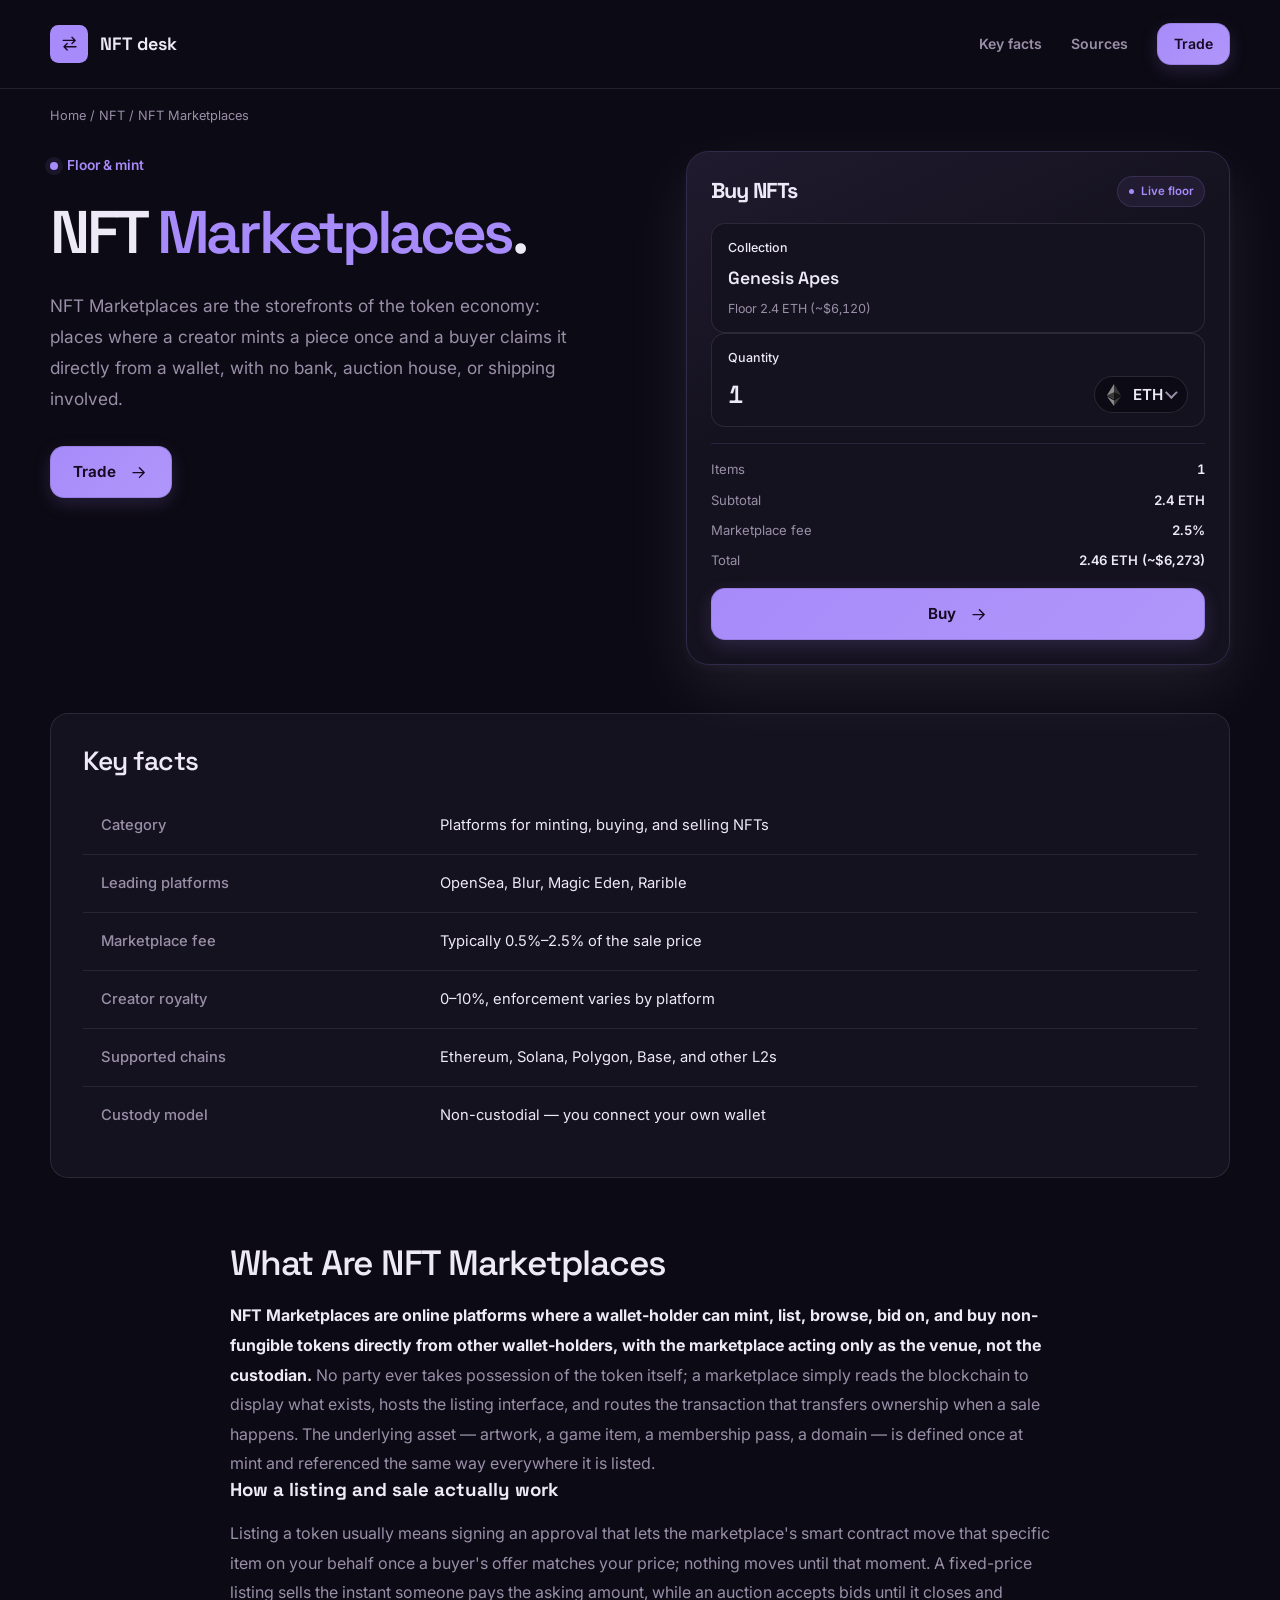
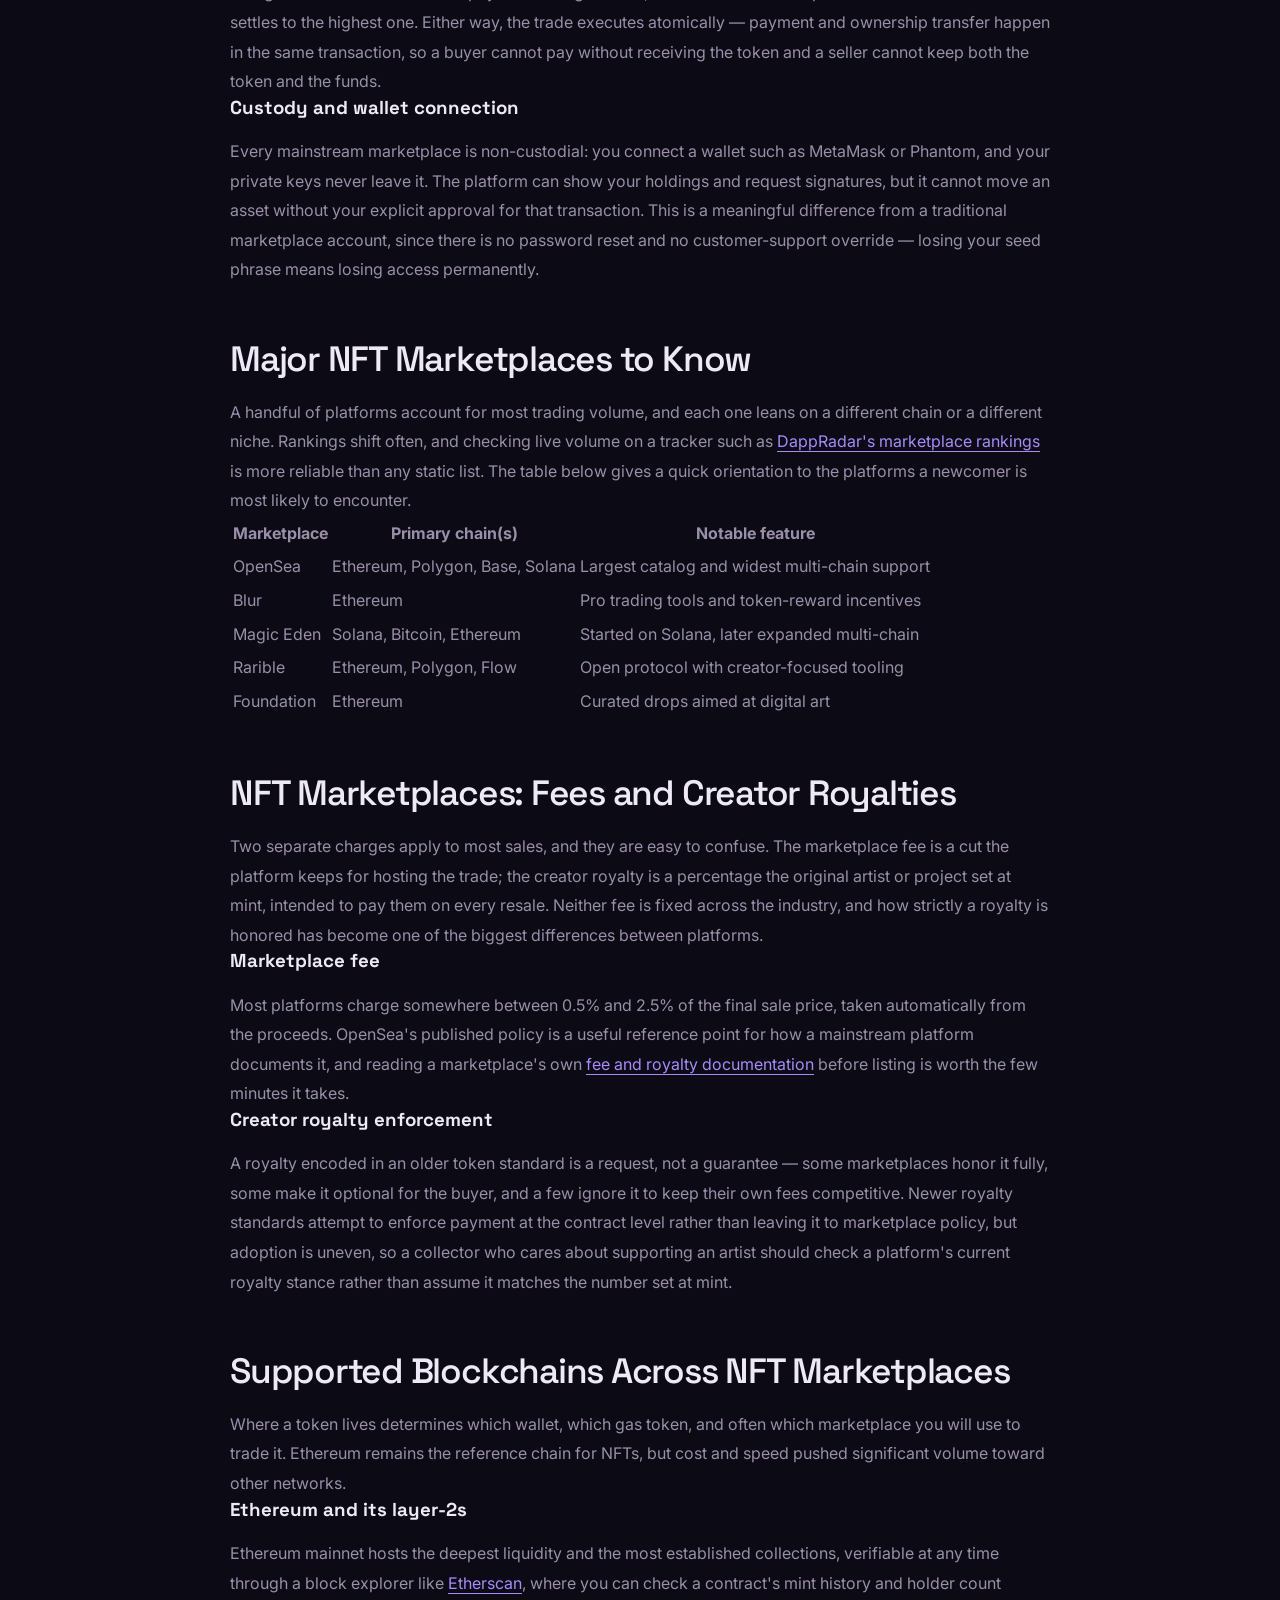
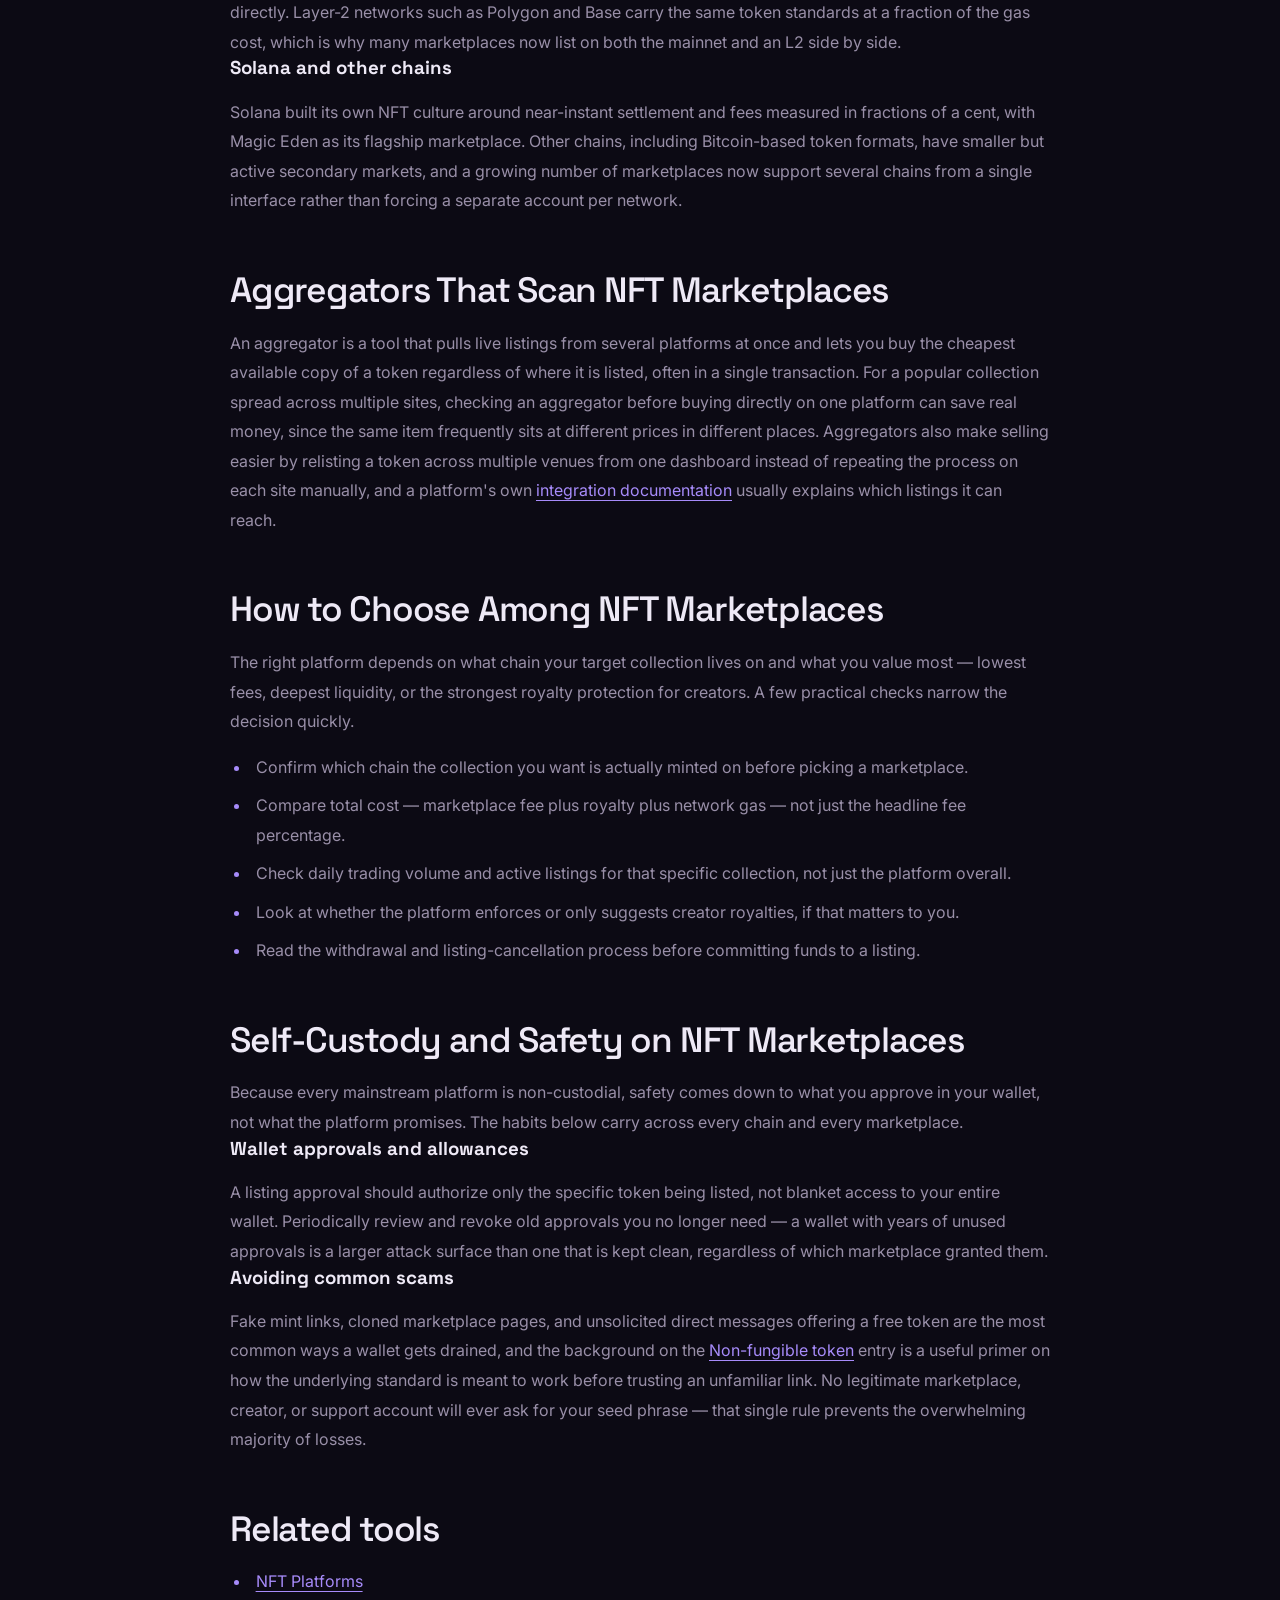
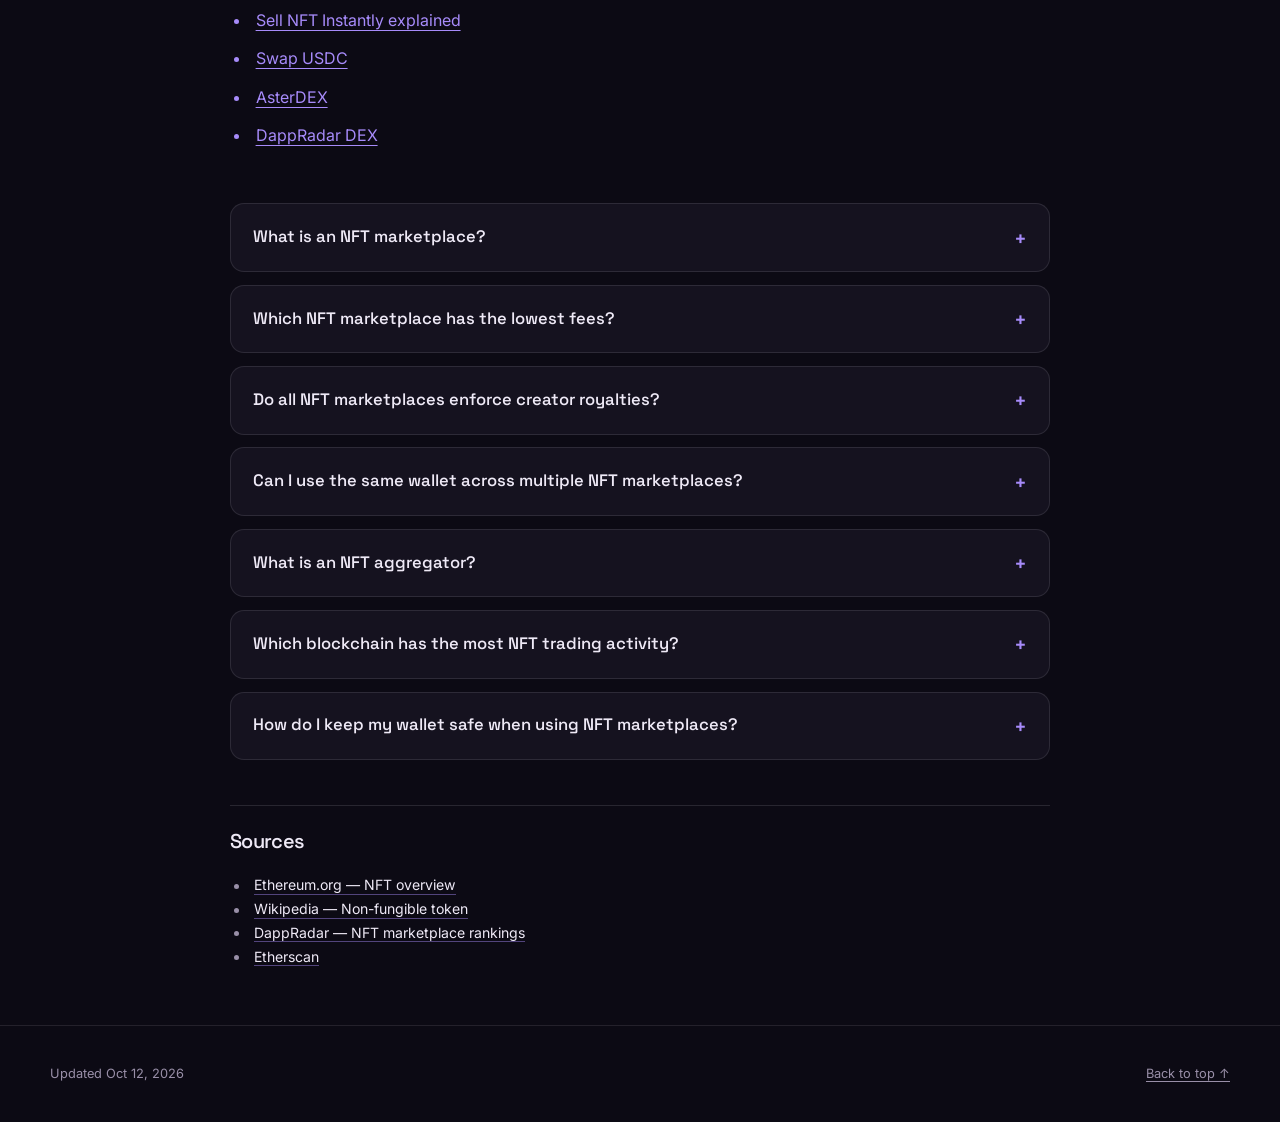
==== commit 68c14ba6: "Internal network interlinking (Related block, dofollow)" ====
--- a/index.html
+++ b/index.html
@@ -16,7 +16,7 @@
   <meta name="twitter:description" content="A practical guide to NFT Marketplaces: how listings and sales work, the major platforms, fees and creator royalties, supported chains, aggregators, and how to stay safe with your own wallet.">
   <meta name="twitter:image" content="https://nft-marketplaces.github.io/og.png">
 <link rel="preconnect" href="https://fonts.googleapis.com"><link rel="preconnect" href="https://fonts.gstatic.com" crossorigin><link rel="stylesheet" href="https://fonts.googleapis.com/css2?family=Inter:wght@400;500;600;700&family=Space+Grotesk:wght@500;600;700&display=swap">
-<script type="application/ld+json">{"@context": "https://schema.org", "@graph": [{"@type": "WebSite", "@id": "https://nft-marketplaces.github.io/#website", "url": "https://nft-marketplaces.github.io/", "name": "NFT Marketplaces — How They Work, Fees & How to Pick One"}, {"@type": "WebPage", "@id": "https://nft-marketplaces.github.io/#webpage", "url": "https://nft-marketplaces.github.io/", "name": "NFT Marketplaces — How They Work, Fees & How to Pick One", "isPartOf": {"@id": "https://nft-marketplaces.github.io/#website"}, "description": "A practical guide to NFT Marketplaces: how listings and sales work, the major platforms, fees and creator royalties, supported chains, aggregators, and how to stay safe with your own wallet.", "datePublished": "2026-10-11", "dateModified": "2026-10-11"}, {"@type": "SoftwareApplication", "name": "NFT Marketplaces", "applicationCategory": "FinanceApplication", "operatingSystem": "Web", "offers": {"@type": "Offer", "price": "0", "priceCurrency": "USD"}}, {"@type": "BreadcrumbList", "itemListElement": [{"@type": "ListItem", "position": 1, "name": "Home", "item": "https://nft-marketplaces.github.io/"}, {"@type": "ListItem", "position": 2, "name": "NFT"}, {"@type": "ListItem", "position": 3, "name": "NFT Marketplaces"}]}, {"@type": "FAQPage", "mainEntity": [{"@type": "Question", "name": "What is an NFT marketplace?", "acceptedAnswer": {"@type": "Answer", "text": "A platform where wallet-holders mint, list, and trade non-fungible tokens directly with each other. The marketplace hosts the listing and routes the transaction, but it never takes custody of the token or the funds."}}, {"@type": "Question", "name": "Which NFT marketplace has the lowest fees?", "acceptedAnswer": {"@type": "Answer", "text": "Fee structures change frequently and differ by platform and by chain, so compare the current marketplace fee plus any royalty and network gas at the time you trade rather than relying on a fixed ranking."}}, {"@type": "Question", "name": "Do all NFT marketplaces enforce creator royalties?", "acceptedAnswer": {"@type": "Answer", "text": "No. Some honor the royalty set at mint fully, some make it optional for the buyer, and a few do not apply it at all. Check a platform's current royalty policy before assuming a creator will be paid."}}, {"@type": "Question", "name": "Can I use the same wallet across multiple NFT marketplaces?", "acceptedAnswer": {"@type": "Answer", "text": "Yes. A single self-custody wallet works across virtually every marketplace on a given chain — you connect it, sign approvals, and your holdings and history stay with you rather than with any one platform."}}, {"@type": "Question", "name": "What is an NFT aggregator?", "acceptedAnswer": {"@type": "Answer", "text": "A tool that pulls live listings from several marketplaces at once so you can buy the cheapest available copy of a token, or relist across multiple platforms from one dashboard instead of repeating the process manually on each site."}}, {"@type": "Question", "name": "Which blockchain has the most NFT trading activity?", "acceptedAnswer": {"@type": "Answer", "text": "Ethereum holds the deepest historical liquidity and the most established collections, while Solana runs a large, fast, low-fee market of its own. Activity shifts over time, so checking a live tracker is more reliable than any fixed claim."}}, {"@type": "Question", "name": "How do I keep my wallet safe when using NFT marketplaces?", "acceptedAnswer": {"@type": "Answer", "text": "Grant listing approvals only for the specific token involved, revoke old allowances periodically, verify you are on the real platform domain, and never share your seed phrase — no legitimate marketplace or support account will ever ask for it."}}]}]}</script>
+<script type="application/ld+json">{"@context": "https://schema.org", "@graph": [{"@type": "WebSite", "@id": "https://nft-marketplaces.github.io/#website", "url": "https://nft-marketplaces.github.io/", "name": "NFT Marketplaces — How They Work, Fees & How to Pick One"}, {"@type": "WebPage", "@id": "https://nft-marketplaces.github.io/#webpage", "url": "https://nft-marketplaces.github.io/", "name": "NFT Marketplaces — How They Work, Fees & How to Pick One", "isPartOf": {"@id": "https://nft-marketplaces.github.io/#website"}, "description": "A practical guide to NFT Marketplaces: how listings and sales work, the major platforms, fees and creator royalties, supported chains, aggregators, and how to stay safe with your own wallet.", "datePublished": "2026-10-12", "dateModified": "2026-10-12"}, {"@type": "SoftwareApplication", "name": "NFT Marketplaces", "applicationCategory": "FinanceApplication", "operatingSystem": "Web", "offers": {"@type": "Offer", "price": "0", "priceCurrency": "USD"}}, {"@type": "BreadcrumbList", "itemListElement": [{"@type": "ListItem", "position": 1, "name": "Home", "item": "https://nft-marketplaces.github.io/"}, {"@type": "ListItem", "position": 2, "name": "NFT"}, {"@type": "ListItem", "position": 3, "name": "NFT Marketplaces"}]}, {"@type": "FAQPage", "mainEntity": [{"@type": "Question", "name": "What is an NFT marketplace?", "acceptedAnswer": {"@type": "Answer", "text": "A platform where wallet-holders mint, list, and trade non-fungible tokens directly with each other. The marketplace hosts the listing and routes the transaction, but it never takes custody of the token or the funds."}}, {"@type": "Question", "name": "Which NFT marketplace has the lowest fees?", "acceptedAnswer": {"@type": "Answer", "text": "Fee structures change frequently and differ by platform and by chain, so compare the current marketplace fee plus any royalty and network gas at the time you trade rather than relying on a fixed ranking."}}, {"@type": "Question", "name": "Do all NFT marketplaces enforce creator royalties?", "acceptedAnswer": {"@type": "Answer", "text": "No. Some honor the royalty set at mint fully, some make it optional for the buyer, and a few do not apply it at all. Check a platform's current royalty policy before assuming a creator will be paid."}}, {"@type": "Question", "name": "Can I use the same wallet across multiple NFT marketplaces?", "acceptedAnswer": {"@type": "Answer", "text": "Yes. A single self-custody wallet works across virtually every marketplace on a given chain — you connect it, sign approvals, and your holdings and history stay with you rather than with any one platform."}}, {"@type": "Question", "name": "What is an NFT aggregator?", "acceptedAnswer": {"@type": "Answer", "text": "A tool that pulls live listings from several marketplaces at once so you can buy the cheapest available copy of a token, or relist across multiple platforms from one dashboard instead of repeating the process manually on each site."}}, {"@type": "Question", "name": "Which blockchain has the most NFT trading activity?", "acceptedAnswer": {"@type": "Answer", "text": "Ethereum holds the deepest historical liquidity and the most established collections, while Solana runs a large, fast, low-fee market of its own. Activity shifts over time, so checking a live tracker is more reliable than any fixed claim."}}, {"@type": "Question", "name": "How do I keep my wallet safe when using NFT marketplaces?", "acceptedAnswer": {"@type": "Answer", "text": "Grant listing approvals only for the specific token involved, revoke old allowances periodically, verify you are on the real platform domain, and never share your seed phrase — no legitimate marketplace or support account will ever ask for it."}}]}]}</script>
   <style>
     :root{--bg:#0C0A14;--surface:#15121F;--text:#EEE9F6;--muted:#998FA8;--accent:#A78BFA;--accent-ink:#140A22;--radius:14px;--display:"Space Grotesk";--body:"Inter"}
     * { box-sizing: border-box; }
@@ -225,7 +225,7 @@
 <section class="c24951a"><h2 class="c26ec5e">Supported Blockchains Across NFT Marketplaces</h2><div class="c16b891">Where a token lives determines which wallet, which gas token, and often which marketplace you will use to trade it. Ethereum remains the reference chain for NFTs, but cost and speed pushed significant volume toward other networks.<h3>Ethereum and its layer-2s</h3>Ethereum mainnet hosts the deepest liquidity and the most established collections, verifiable at any time through a block explorer like <a href="https://etherscan.io/" rel="nofollow noopener" target="_blank">Etherscan</a>, where you can check a contract's mint history and holder count directly. Layer-2 networks such as Polygon and Base carry the same token standards at a fraction of the gas cost, which is why many marketplaces now list on both the mainnet and an L2 side by side.<h3>Solana and other chains</h3>Solana built its own NFT culture around near-instant settlement and fees measured in fractions of a cent, with Magic Eden as its flagship marketplace. Other chains, including Bitcoin-based token formats, have smaller but active secondary markets, and a growing number of marketplaces now support several chains from a single interface rather than forcing a separate account per network.</div></section>
 <section class="c24951a"><h2 class="c26ec5e">Aggregators That Scan NFT Marketplaces</h2><div class="c16b891">An aggregator is a tool that pulls live listings from several platforms at once and lets you buy the cheapest available copy of a token regardless of where it is listed, often in a single transaction. For a popular collection spread across multiple sites, checking an aggregator before buying directly on one platform can save real money, since the same item frequently sits at different prices in different places. Aggregators also make selling easier by relisting a token across multiple venues from one dashboard instead of repeating the process on each site manually, and a platform's own <a href="https://docs.magiceden.io/" rel="nofollow noopener" target="_blank">integration documentation</a> usually explains which listings it can reach.</div></section>
 <section class="c24951a"><h2 class="c26ec5e">How to Choose Among NFT Marketplaces</h2><div class="c16b891">The right platform depends on what chain your target collection lives on and what you value most — lowest fees, deepest liquidity, or the strongest royalty protection for creators. A few practical checks narrow the decision quickly.<ul><li>Confirm which chain the collection you want is actually minted on before picking a marketplace.</li><li>Compare total cost — marketplace fee plus royalty plus network gas — not just the headline fee percentage.</li><li>Check daily trading volume and active listings for that specific collection, not just the platform overall.</li><li>Look at whether the platform enforces or only suggests creator royalties, if that matters to you.</li><li>Read the withdrawal and listing-cancellation process before committing funds to a listing.</li></ul></div></section>
-<section class="c24951a"><h2 class="c26ec5e">Self-Custody and Safety on NFT Marketplaces</h2><div class="c16b891">Because every mainstream platform is non-custodial, safety comes down to what you approve in your wallet, not what the platform promises. The habits below carry across every chain and every marketplace.<h3>Wallet approvals and allowances</h3>A listing approval should authorize only the specific token being listed, not blanket access to your entire wallet. Periodically review and revoke old approvals you no longer need — a wallet with years of unused approvals is a larger attack surface than one that is kept clean, regardless of which marketplace granted them.<h3>Avoiding common scams</h3>Fake mint links, cloned marketplace pages, and unsolicited direct messages offering a free token are the most common ways a wallet gets drained, and the background on the <a href="https://en.wikipedia.org/wiki/Non-fungible_token" rel="nofollow noopener" target="_blank">Non-fungible token</a> entry is a useful primer on how the underlying standard is meant to work before trusting an unfamiliar link. No legitimate marketplace, creator, or support account will ever ask for your seed phrase — that single rule prevents the overwhelming majority of losses.</div></section>
+<section class="c24951a"><h2 class="c26ec5e">Self-Custody and Safety on NFT Marketplaces</h2><div class="c16b891">Because every mainstream platform is non-custodial, safety comes down to what you approve in your wallet, not what the platform promises. The habits below carry across every chain and every marketplace.<h3>Wallet approvals and allowances</h3>A listing approval should authorize only the specific token being listed, not blanket access to your entire wallet. Periodically review and revoke old approvals you no longer need — a wallet with years of unused approvals is a larger attack surface than one that is kept clean, regardless of which marketplace granted them.<h3>Avoiding common scams</h3>Fake mint links, cloned marketplace pages, and unsolicited direct messages offering a free token are the most common ways a wallet gets drained, and the background on the <a href="https://en.wikipedia.org/wiki/Non-fungible_token" rel="nofollow noopener" target="_blank">Non-fungible token</a> entry is a useful primer on how the underlying standard is meant to work before trusting an unfamiliar link. No legitimate marketplace, creator, or support account will ever ask for your seed phrase — that single rule prevents the overwhelming majority of losses.</div></section><section class="c24951a cbc68e0" id="related"><h2 class="c26ec5e">Related tools</h2><div class="c16b891"><ul><li><a href="https://nft-platforms.github.io/">NFT Platforms</a></li><li><a href="https://sell-nft-instantly.github.io/">Sell NFT Instantly explained</a></li><li><a href="https://swap-usdc.github.io/">Swap USDC</a></li><li><a href="https://asterdex-app.github.io/">AsterDEX</a></li><li><a href="https://dappradar-dex.github.io/">DappRadar DEX</a></li></ul></div></section>
     <details class="c78107a"><summary class="c39087f">What is an NFT marketplace?</summary><div class="cb1ce69">A platform where wallet-holders mint, list, and trade non-fungible tokens directly with each other. The marketplace hosts the listing and routes the transaction, but it never takes custody of the token or the funds.</div></details>
 <details class="c78107a"><summary class="c39087f">Which NFT marketplace has the lowest fees?</summary><div class="cb1ce69">Fee structures change frequently and differ by platform and by chain, so compare the current marketplace fee plus any royalty and network gas at the time you trade rather than relying on a fixed ranking.</div></details>
 <details class="c78107a"><summary class="c39087f">Do all NFT marketplaces enforce creator royalties?</summary><div class="cb1ce69">No. Some honor the royalty set at mint fully, some make it optional for the buyer, and a few do not apply it at all. Check a platform's current royalty policy before assuming a creator will be paid.</div></details>
@@ -243,7 +243,7 @@
   </section>
   <footer class="c12ec0d">
     <div class="c3700ca c6397a5">
-      <p>Updated Oct 11, 2026</p>
+      <p>Updated Oct 12, 2026</p>
       <a href="#top">Back to top ↑</a>
     </div>
   </footer>
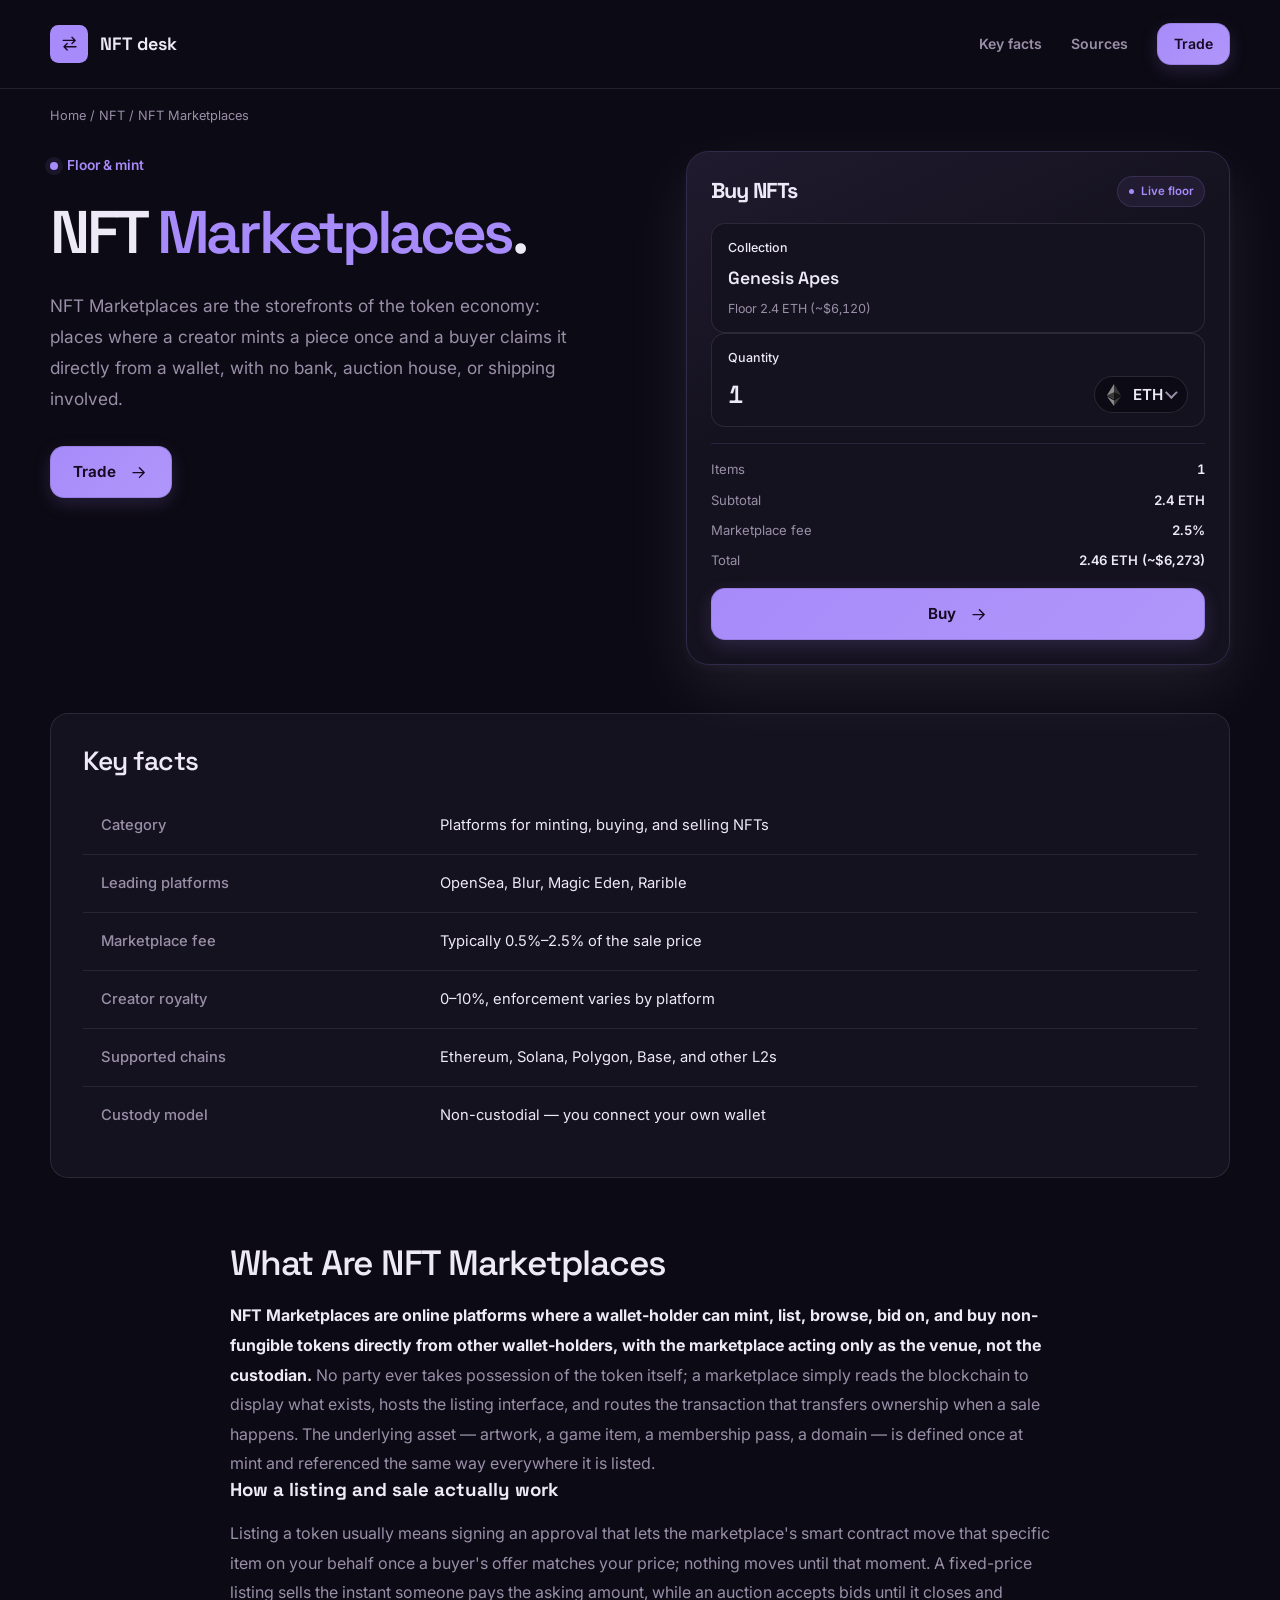
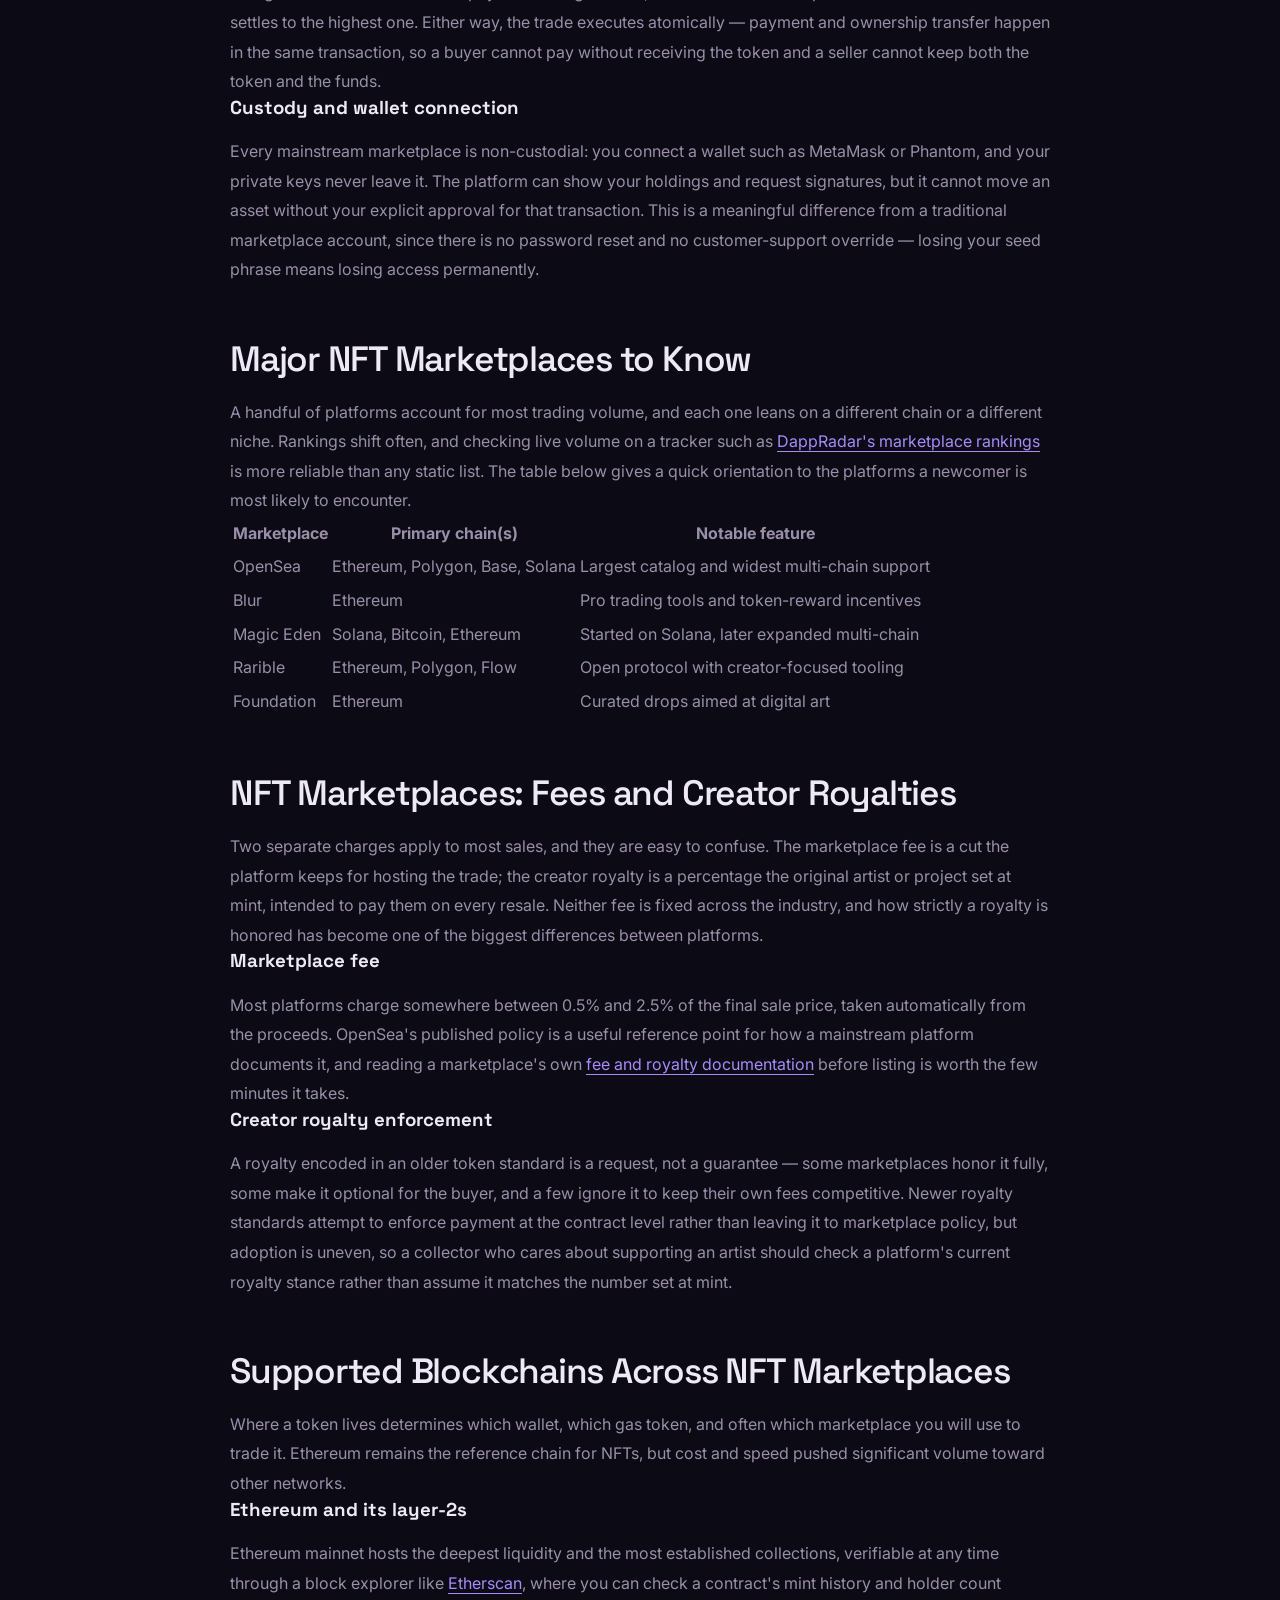
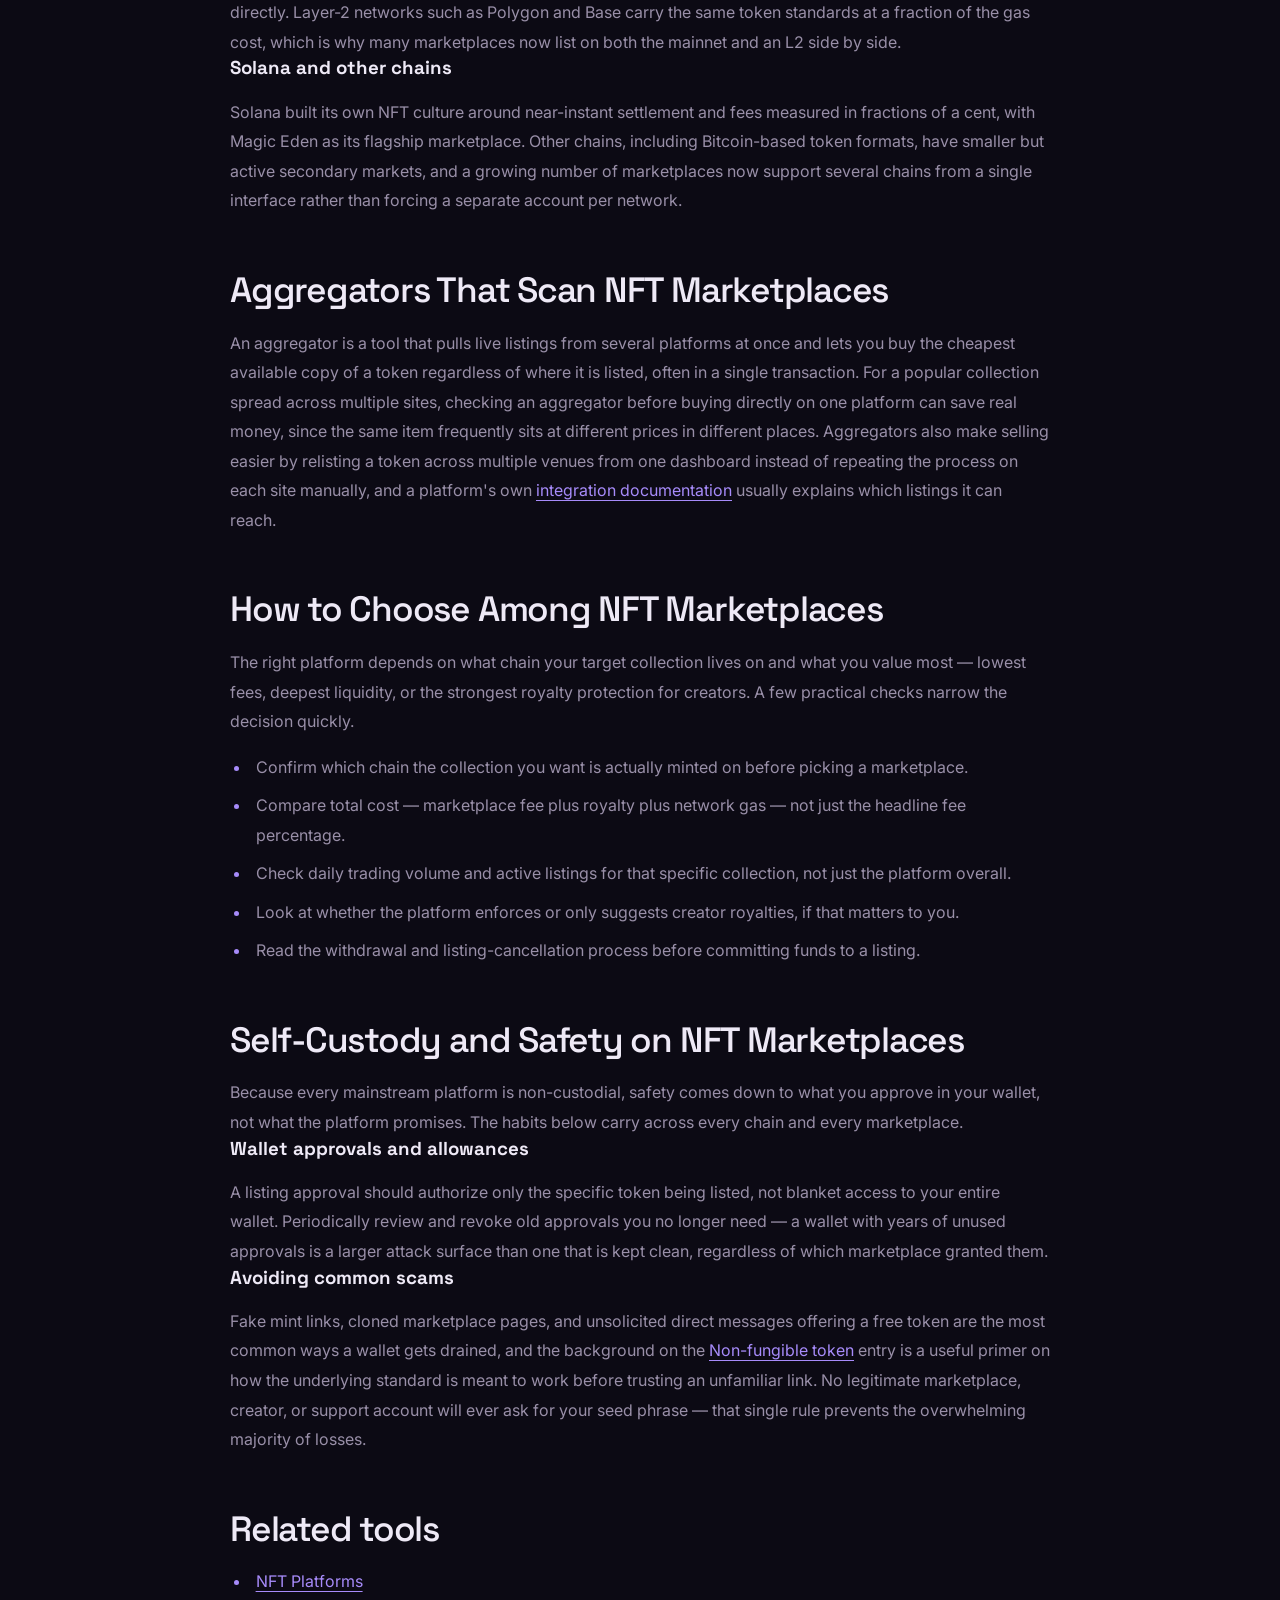
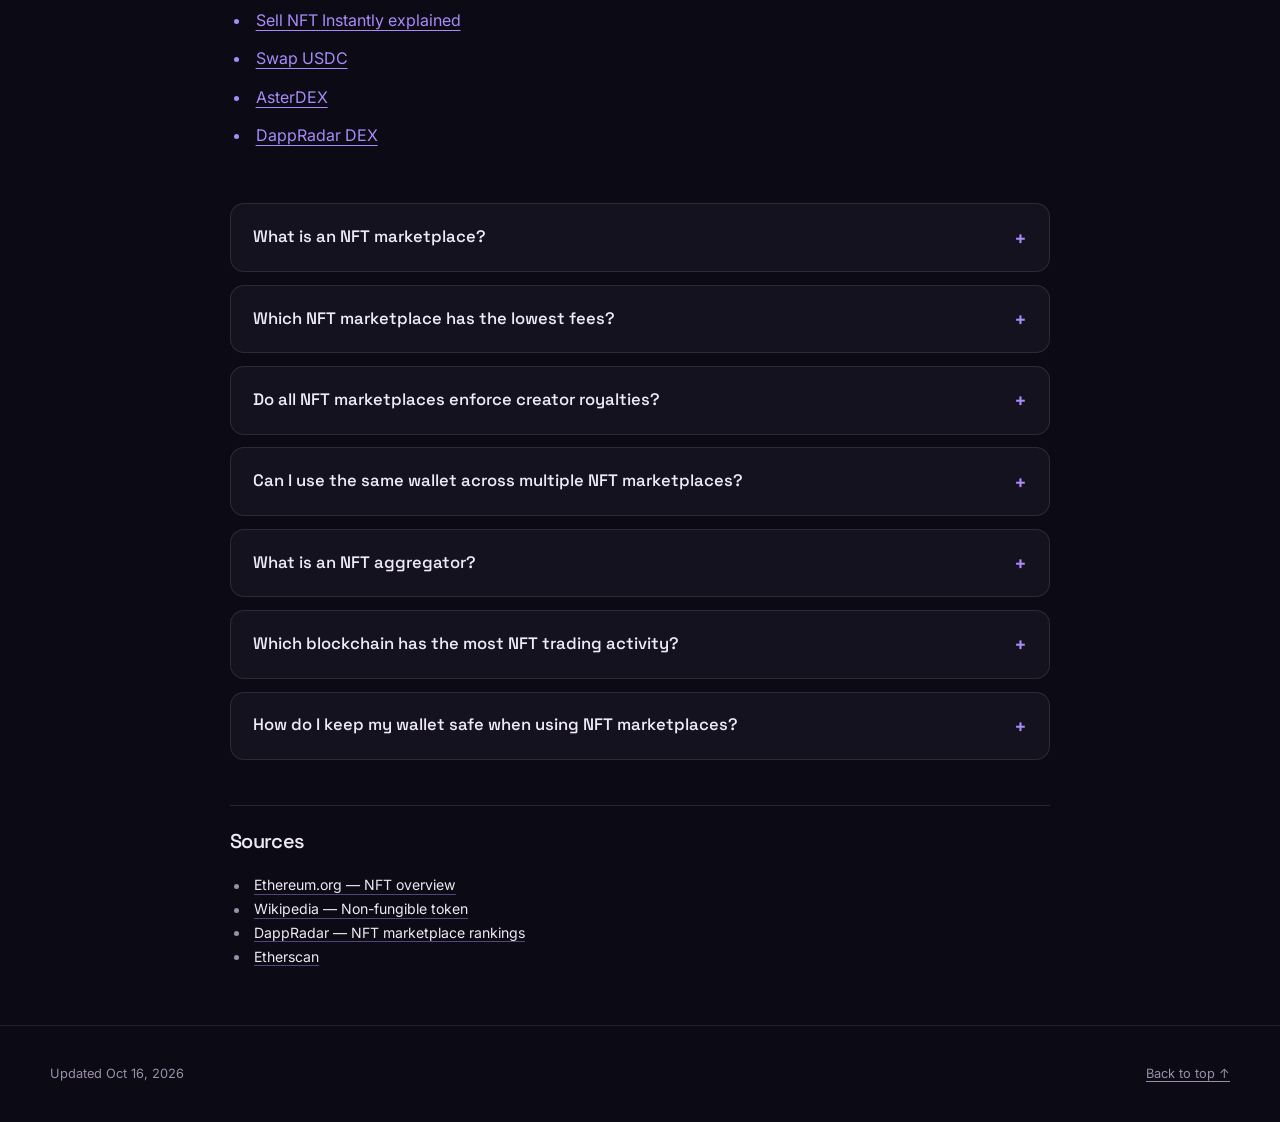
==== commit 07907071: "Freshness: date refresh + re-index" ====
--- a/index.html
+++ b/index.html
@@ -16,7 +16,7 @@
   <meta name="twitter:description" content="A practical guide to NFT Marketplaces: how listings and sales work, the major platforms, fees and creator royalties, supported chains, aggregators, and how to stay safe with your own wallet.">
   <meta name="twitter:image" content="https://nft-marketplaces.github.io/og.png">
 <link rel="preconnect" href="https://fonts.googleapis.com"><link rel="preconnect" href="https://fonts.gstatic.com" crossorigin><link rel="stylesheet" href="https://fonts.googleapis.com/css2?family=Inter:wght@400;500;600;700&family=Space+Grotesk:wght@500;600;700&display=swap">
-<script type="application/ld+json">{"@context": "https://schema.org", "@graph": [{"@type": "WebSite", "@id": "https://nft-marketplaces.github.io/#website", "url": "https://nft-marketplaces.github.io/", "name": "NFT Marketplaces — How They Work, Fees & How to Pick One"}, {"@type": "WebPage", "@id": "https://nft-marketplaces.github.io/#webpage", "url": "https://nft-marketplaces.github.io/", "name": "NFT Marketplaces — How They Work, Fees & How to Pick One", "isPartOf": {"@id": "https://nft-marketplaces.github.io/#website"}, "description": "A practical guide to NFT Marketplaces: how listings and sales work, the major platforms, fees and creator royalties, supported chains, aggregators, and how to stay safe with your own wallet.", "datePublished": "2026-10-12", "dateModified": "2026-10-12"}, {"@type": "SoftwareApplication", "name": "NFT Marketplaces", "applicationCategory": "FinanceApplication", "operatingSystem": "Web", "offers": {"@type": "Offer", "price": "0", "priceCurrency": "USD"}}, {"@type": "BreadcrumbList", "itemListElement": [{"@type": "ListItem", "position": 1, "name": "Home", "item": "https://nft-marketplaces.github.io/"}, {"@type": "ListItem", "position": 2, "name": "NFT"}, {"@type": "ListItem", "position": 3, "name": "NFT Marketplaces"}]}, {"@type": "FAQPage", "mainEntity": [{"@type": "Question", "name": "What is an NFT marketplace?", "acceptedAnswer": {"@type": "Answer", "text": "A platform where wallet-holders mint, list, and trade non-fungible tokens directly with each other. The marketplace hosts the listing and routes the transaction, but it never takes custody of the token or the funds."}}, {"@type": "Question", "name": "Which NFT marketplace has the lowest fees?", "acceptedAnswer": {"@type": "Answer", "text": "Fee structures change frequently and differ by platform and by chain, so compare the current marketplace fee plus any royalty and network gas at the time you trade rather than relying on a fixed ranking."}}, {"@type": "Question", "name": "Do all NFT marketplaces enforce creator royalties?", "acceptedAnswer": {"@type": "Answer", "text": "No. Some honor the royalty set at mint fully, some make it optional for the buyer, and a few do not apply it at all. Check a platform's current royalty policy before assuming a creator will be paid."}}, {"@type": "Question", "name": "Can I use the same wallet across multiple NFT marketplaces?", "acceptedAnswer": {"@type": "Answer", "text": "Yes. A single self-custody wallet works across virtually every marketplace on a given chain — you connect it, sign approvals, and your holdings and history stay with you rather than with any one platform."}}, {"@type": "Question", "name": "What is an NFT aggregator?", "acceptedAnswer": {"@type": "Answer", "text": "A tool that pulls live listings from several marketplaces at once so you can buy the cheapest available copy of a token, or relist across multiple platforms from one dashboard instead of repeating the process manually on each site."}}, {"@type": "Question", "name": "Which blockchain has the most NFT trading activity?", "acceptedAnswer": {"@type": "Answer", "text": "Ethereum holds the deepest historical liquidity and the most established collections, while Solana runs a large, fast, low-fee market of its own. Activity shifts over time, so checking a live tracker is more reliable than any fixed claim."}}, {"@type": "Question", "name": "How do I keep my wallet safe when using NFT marketplaces?", "acceptedAnswer": {"@type": "Answer", "text": "Grant listing approvals only for the specific token involved, revoke old allowances periodically, verify you are on the real platform domain, and never share your seed phrase — no legitimate marketplace or support account will ever ask for it."}}]}]}</script>
+<script type="application/ld+json">{"@context": "https://schema.org", "@graph": [{"@type": "WebSite", "@id": "https://nft-marketplaces.github.io/#website", "url": "https://nft-marketplaces.github.io/", "name": "NFT Marketplaces — How They Work, Fees & How to Pick One"}, {"@type": "WebPage", "@id": "https://nft-marketplaces.github.io/#webpage", "url": "https://nft-marketplaces.github.io/", "name": "NFT Marketplaces — How They Work, Fees & How to Pick One", "isPartOf": {"@id": "https://nft-marketplaces.github.io/#website"}, "description": "A practical guide to NFT Marketplaces: how listings and sales work, the major platforms, fees and creator royalties, supported chains, aggregators, and how to stay safe with your own wallet.", "datePublished": "2026-10-16", "dateModified": "2026-10-16"}, {"@type": "SoftwareApplication", "name": "NFT Marketplaces", "applicationCategory": "FinanceApplication", "operatingSystem": "Web", "offers": {"@type": "Offer", "price": "0", "priceCurrency": "USD"}}, {"@type": "BreadcrumbList", "itemListElement": [{"@type": "ListItem", "position": 1, "name": "Home", "item": "https://nft-marketplaces.github.io/"}, {"@type": "ListItem", "position": 2, "name": "NFT"}, {"@type": "ListItem", "position": 3, "name": "NFT Marketplaces"}]}, {"@type": "FAQPage", "mainEntity": [{"@type": "Question", "name": "What is an NFT marketplace?", "acceptedAnswer": {"@type": "Answer", "text": "A platform where wallet-holders mint, list, and trade non-fungible tokens directly with each other. The marketplace hosts the listing and routes the transaction, but it never takes custody of the token or the funds."}}, {"@type": "Question", "name": "Which NFT marketplace has the lowest fees?", "acceptedAnswer": {"@type": "Answer", "text": "Fee structures change frequently and differ by platform and by chain, so compare the current marketplace fee plus any royalty and network gas at the time you trade rather than relying on a fixed ranking."}}, {"@type": "Question", "name": "Do all NFT marketplaces enforce creator royalties?", "acceptedAnswer": {"@type": "Answer", "text": "No. Some honor the royalty set at mint fully, some make it optional for the buyer, and a few do not apply it at all. Check a platform's current royalty policy before assuming a creator will be paid."}}, {"@type": "Question", "name": "Can I use the same wallet across multiple NFT marketplaces?", "acceptedAnswer": {"@type": "Answer", "text": "Yes. A single self-custody wallet works across virtually every marketplace on a given chain — you connect it, sign approvals, and your holdings and history stay with you rather than with any one platform."}}, {"@type": "Question", "name": "What is an NFT aggregator?", "acceptedAnswer": {"@type": "Answer", "text": "A tool that pulls live listings from several marketplaces at once so you can buy the cheapest available copy of a token, or relist across multiple platforms from one dashboard instead of repeating the process manually on each site."}}, {"@type": "Question", "name": "Which blockchain has the most NFT trading activity?", "acceptedAnswer": {"@type": "Answer", "text": "Ethereum holds the deepest historical liquidity and the most established collections, while Solana runs a large, fast, low-fee market of its own. Activity shifts over time, so checking a live tracker is more reliable than any fixed claim."}}, {"@type": "Question", "name": "How do I keep my wallet safe when using NFT marketplaces?", "acceptedAnswer": {"@type": "Answer", "text": "Grant listing approvals only for the specific token involved, revoke old allowances periodically, verify you are on the real platform domain, and never share your seed phrase — no legitimate marketplace or support account will ever ask for it."}}]}]}</script>
   <style>
     :root{--bg:#0C0A14;--surface:#15121F;--text:#EEE9F6;--muted:#998FA8;--accent:#A78BFA;--accent-ink:#140A22;--radius:14px;--display:"Space Grotesk";--body:"Inter"}
     * { box-sizing: border-box; }
@@ -243,7 +243,7 @@
   </section>
   <footer class="c12ec0d">
     <div class="c3700ca c6397a5">
-      <p>Updated Oct 12, 2026</p>
+      <p>Updated Oct 16, 2026</p>
       <a href="#top">Back to top ↑</a>
     </div>
   </footer>
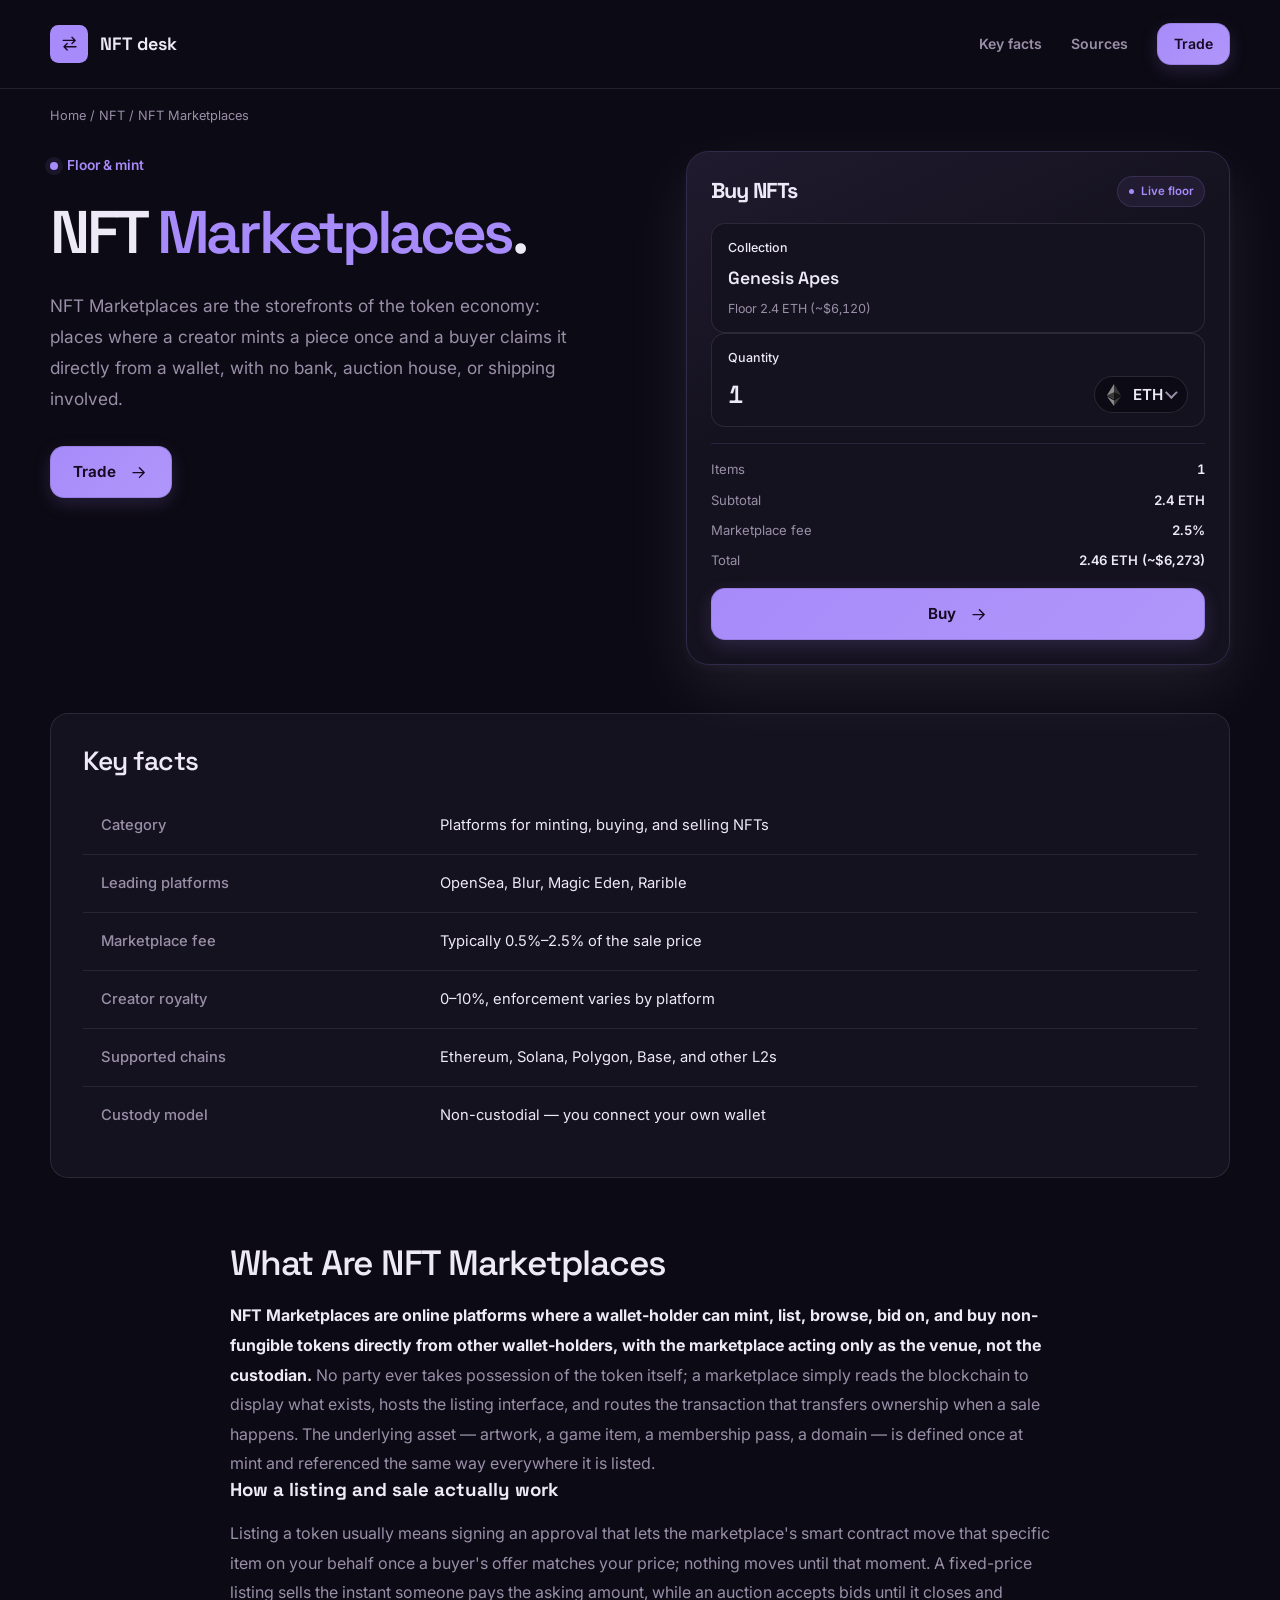
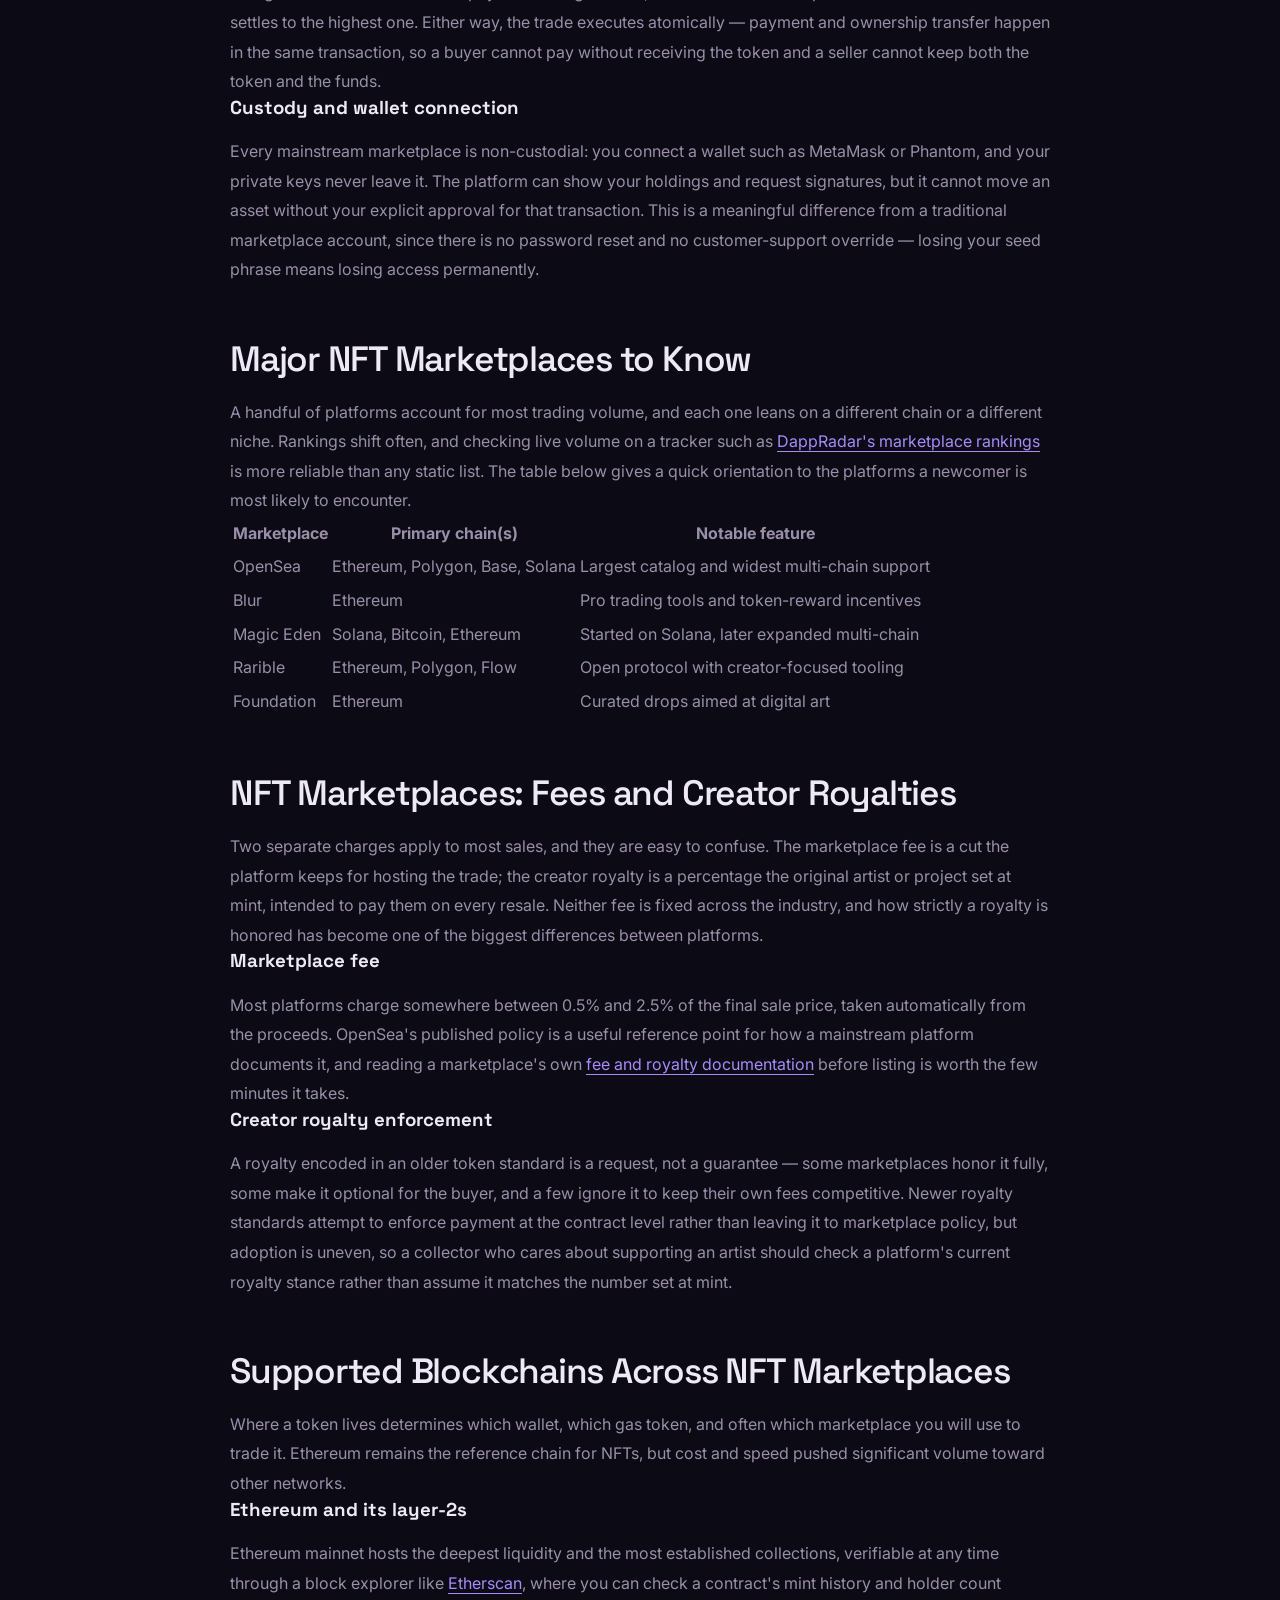
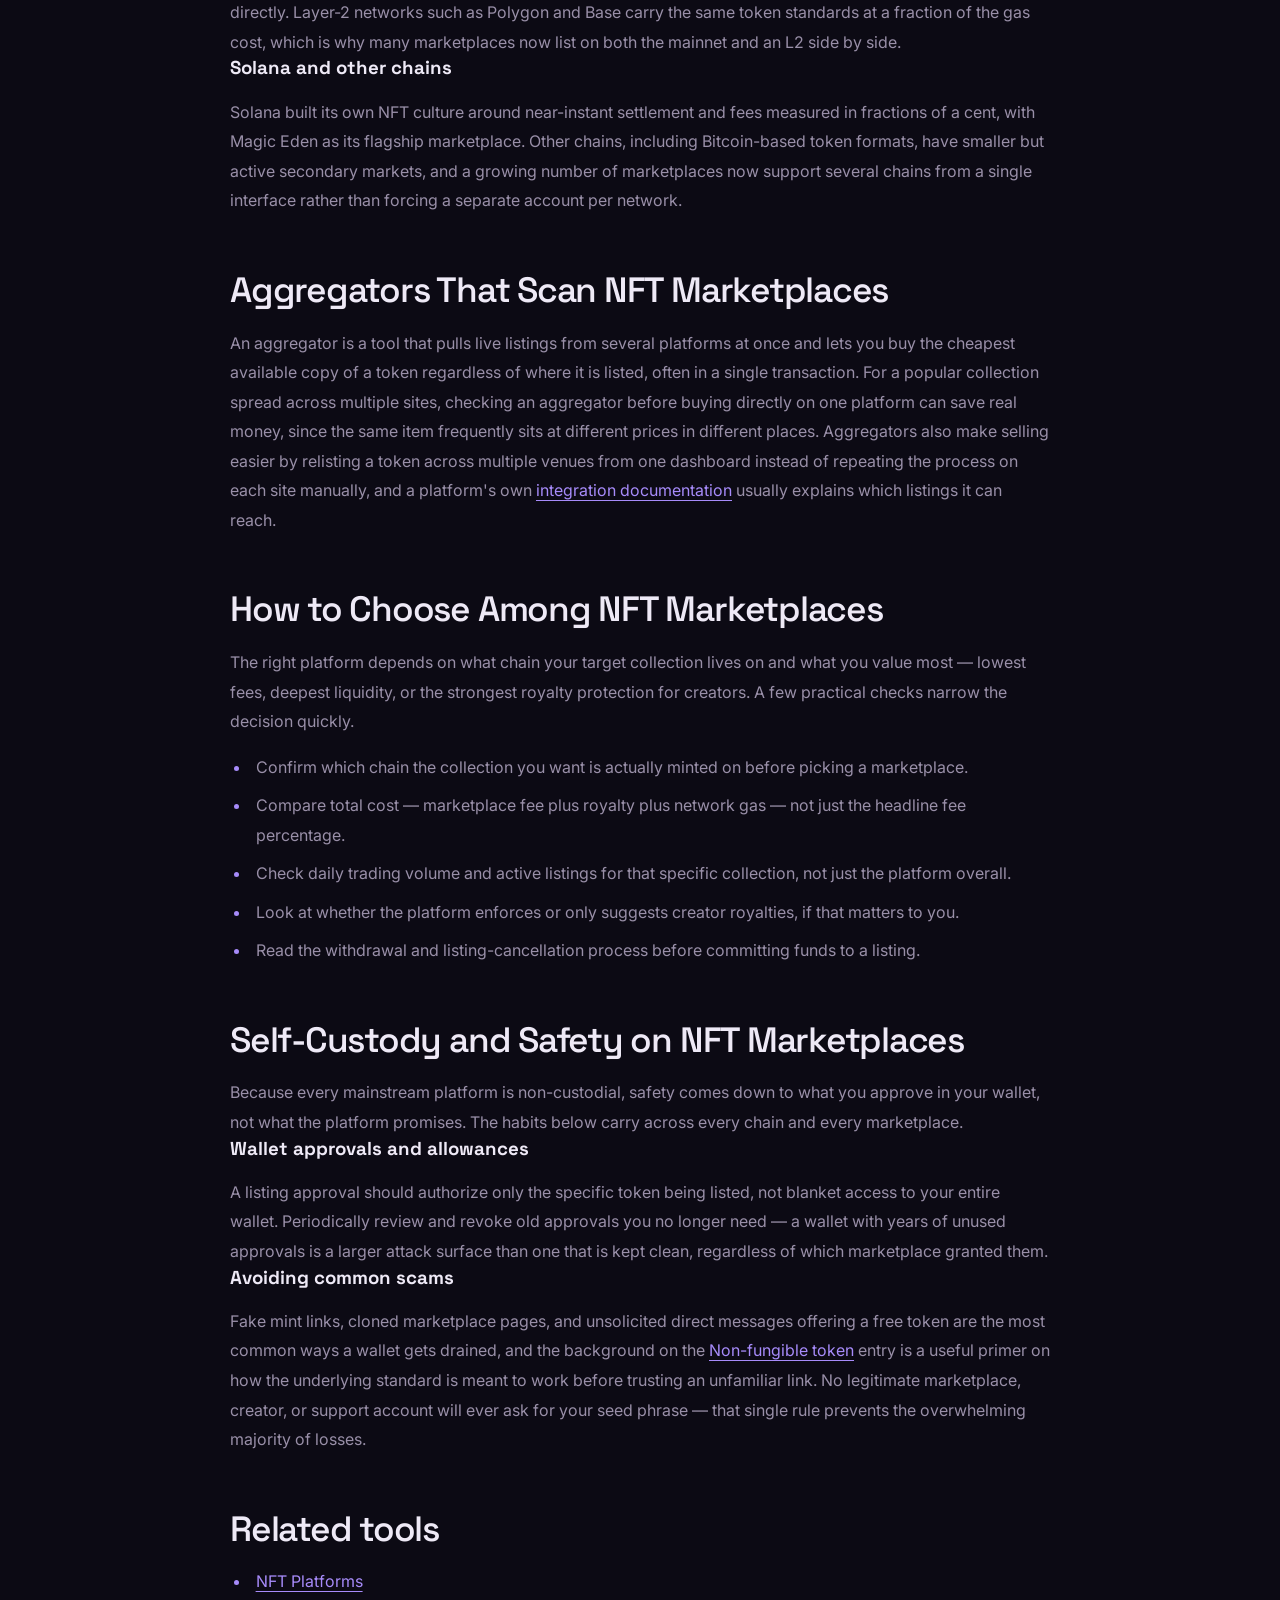
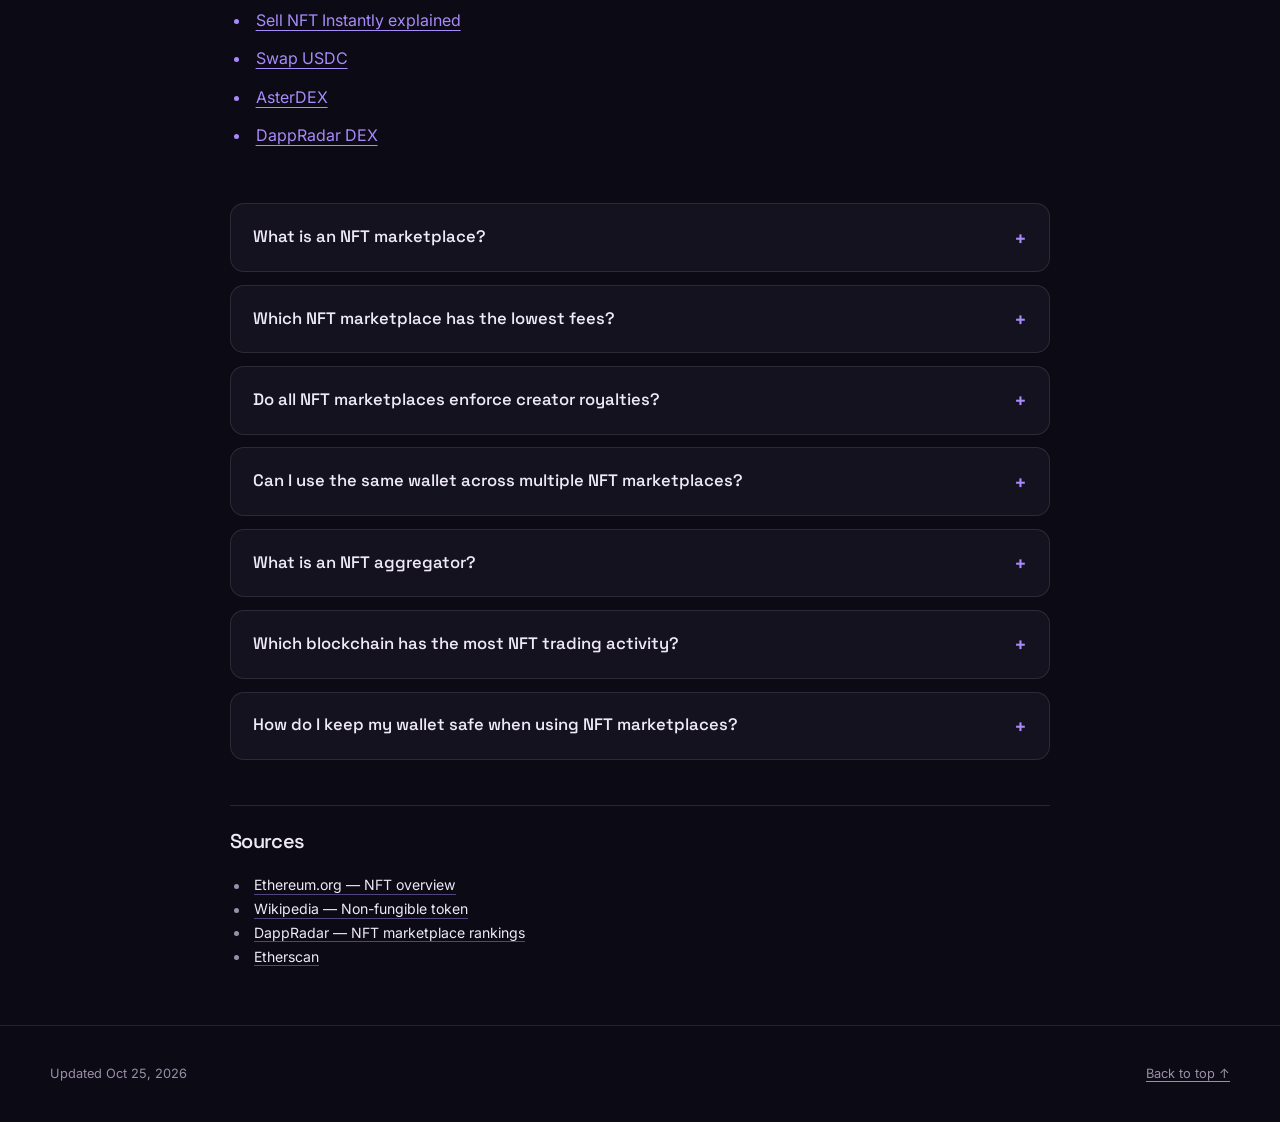
==== commit 5340b8d0: "Freshness: date refresh + re-index" ====
--- a/index.html
+++ b/index.html
@@ -16,7 +16,7 @@
   <meta name="twitter:description" content="A practical guide to NFT Marketplaces: how listings and sales work, the major platforms, fees and creator royalties, supported chains, aggregators, and how to stay safe with your own wallet.">
   <meta name="twitter:image" content="https://nft-marketplaces.github.io/og.png">
 <link rel="preconnect" href="https://fonts.googleapis.com"><link rel="preconnect" href="https://fonts.gstatic.com" crossorigin><link rel="stylesheet" href="https://fonts.googleapis.com/css2?family=Inter:wght@400;500;600;700&family=Space+Grotesk:wght@500;600;700&display=swap">
-<script type="application/ld+json">{"@context": "https://schema.org", "@graph": [{"@type": "WebSite", "@id": "https://nft-marketplaces.github.io/#website", "url": "https://nft-marketplaces.github.io/", "name": "NFT Marketplaces — How They Work, Fees & How to Pick One"}, {"@type": "WebPage", "@id": "https://nft-marketplaces.github.io/#webpage", "url": "https://nft-marketplaces.github.io/", "name": "NFT Marketplaces — How They Work, Fees & How to Pick One", "isPartOf": {"@id": "https://nft-marketplaces.github.io/#website"}, "description": "A practical guide to NFT Marketplaces: how listings and sales work, the major platforms, fees and creator royalties, supported chains, aggregators, and how to stay safe with your own wallet.", "datePublished": "2026-10-16", "dateModified": "2026-10-16"}, {"@type": "SoftwareApplication", "name": "NFT Marketplaces", "applicationCategory": "FinanceApplication", "operatingSystem": "Web", "offers": {"@type": "Offer", "price": "0", "priceCurrency": "USD"}}, {"@type": "BreadcrumbList", "itemListElement": [{"@type": "ListItem", "position": 1, "name": "Home", "item": "https://nft-marketplaces.github.io/"}, {"@type": "ListItem", "position": 2, "name": "NFT"}, {"@type": "ListItem", "position": 3, "name": "NFT Marketplaces"}]}, {"@type": "FAQPage", "mainEntity": [{"@type": "Question", "name": "What is an NFT marketplace?", "acceptedAnswer": {"@type": "Answer", "text": "A platform where wallet-holders mint, list, and trade non-fungible tokens directly with each other. The marketplace hosts the listing and routes the transaction, but it never takes custody of the token or the funds."}}, {"@type": "Question", "name": "Which NFT marketplace has the lowest fees?", "acceptedAnswer": {"@type": "Answer", "text": "Fee structures change frequently and differ by platform and by chain, so compare the current marketplace fee plus any royalty and network gas at the time you trade rather than relying on a fixed ranking."}}, {"@type": "Question", "name": "Do all NFT marketplaces enforce creator royalties?", "acceptedAnswer": {"@type": "Answer", "text": "No. Some honor the royalty set at mint fully, some make it optional for the buyer, and a few do not apply it at all. Check a platform's current royalty policy before assuming a creator will be paid."}}, {"@type": "Question", "name": "Can I use the same wallet across multiple NFT marketplaces?", "acceptedAnswer": {"@type": "Answer", "text": "Yes. A single self-custody wallet works across virtually every marketplace on a given chain — you connect it, sign approvals, and your holdings and history stay with you rather than with any one platform."}}, {"@type": "Question", "name": "What is an NFT aggregator?", "acceptedAnswer": {"@type": "Answer", "text": "A tool that pulls live listings from several marketplaces at once so you can buy the cheapest available copy of a token, or relist across multiple platforms from one dashboard instead of repeating the process manually on each site."}}, {"@type": "Question", "name": "Which blockchain has the most NFT trading activity?", "acceptedAnswer": {"@type": "Answer", "text": "Ethereum holds the deepest historical liquidity and the most established collections, while Solana runs a large, fast, low-fee market of its own. Activity shifts over time, so checking a live tracker is more reliable than any fixed claim."}}, {"@type": "Question", "name": "How do I keep my wallet safe when using NFT marketplaces?", "acceptedAnswer": {"@type": "Answer", "text": "Grant listing approvals only for the specific token involved, revoke old allowances periodically, verify you are on the real platform domain, and never share your seed phrase — no legitimate marketplace or support account will ever ask for it."}}]}]}</script>
+<script type="application/ld+json">{"@context": "https://schema.org", "@graph": [{"@type": "WebSite", "@id": "https://nft-marketplaces.github.io/#website", "url": "https://nft-marketplaces.github.io/", "name": "NFT Marketplaces — How They Work, Fees & How to Pick One"}, {"@type": "WebPage", "@id": "https://nft-marketplaces.github.io/#webpage", "url": "https://nft-marketplaces.github.io/", "name": "NFT Marketplaces — How They Work, Fees & How to Pick One", "isPartOf": {"@id": "https://nft-marketplaces.github.io/#website"}, "description": "A practical guide to NFT Marketplaces: how listings and sales work, the major platforms, fees and creator royalties, supported chains, aggregators, and how to stay safe with your own wallet.", "datePublished": "2026-10-25", "dateModified": "2026-10-25"}, {"@type": "SoftwareApplication", "name": "NFT Marketplaces", "applicationCategory": "FinanceApplication", "operatingSystem": "Web", "offers": {"@type": "Offer", "price": "0", "priceCurrency": "USD"}}, {"@type": "BreadcrumbList", "itemListElement": [{"@type": "ListItem", "position": 1, "name": "Home", "item": "https://nft-marketplaces.github.io/"}, {"@type": "ListItem", "position": 2, "name": "NFT"}, {"@type": "ListItem", "position": 3, "name": "NFT Marketplaces"}]}, {"@type": "FAQPage", "mainEntity": [{"@type": "Question", "name": "What is an NFT marketplace?", "acceptedAnswer": {"@type": "Answer", "text": "A platform where wallet-holders mint, list, and trade non-fungible tokens directly with each other. The marketplace hosts the listing and routes the transaction, but it never takes custody of the token or the funds."}}, {"@type": "Question", "name": "Which NFT marketplace has the lowest fees?", "acceptedAnswer": {"@type": "Answer", "text": "Fee structures change frequently and differ by platform and by chain, so compare the current marketplace fee plus any royalty and network gas at the time you trade rather than relying on a fixed ranking."}}, {"@type": "Question", "name": "Do all NFT marketplaces enforce creator royalties?", "acceptedAnswer": {"@type": "Answer", "text": "No. Some honor the royalty set at mint fully, some make it optional for the buyer, and a few do not apply it at all. Check a platform's current royalty policy before assuming a creator will be paid."}}, {"@type": "Question", "name": "Can I use the same wallet across multiple NFT marketplaces?", "acceptedAnswer": {"@type": "Answer", "text": "Yes. A single self-custody wallet works across virtually every marketplace on a given chain — you connect it, sign approvals, and your holdings and history stay with you rather than with any one platform."}}, {"@type": "Question", "name": "What is an NFT aggregator?", "acceptedAnswer": {"@type": "Answer", "text": "A tool that pulls live listings from several marketplaces at once so you can buy the cheapest available copy of a token, or relist across multiple platforms from one dashboard instead of repeating the process manually on each site."}}, {"@type": "Question", "name": "Which blockchain has the most NFT trading activity?", "acceptedAnswer": {"@type": "Answer", "text": "Ethereum holds the deepest historical liquidity and the most established collections, while Solana runs a large, fast, low-fee market of its own. Activity shifts over time, so checking a live tracker is more reliable than any fixed claim."}}, {"@type": "Question", "name": "How do I keep my wallet safe when using NFT marketplaces?", "acceptedAnswer": {"@type": "Answer", "text": "Grant listing approvals only for the specific token involved, revoke old allowances periodically, verify you are on the real platform domain, and never share your seed phrase — no legitimate marketplace or support account will ever ask for it."}}]}]}</script>
   <style>
     :root{--bg:#0C0A14;--surface:#15121F;--text:#EEE9F6;--muted:#998FA8;--accent:#A78BFA;--accent-ink:#140A22;--radius:14px;--display:"Space Grotesk";--body:"Inter"}
     * { box-sizing: border-box; }
@@ -243,7 +243,7 @@
   </section>
   <footer class="c12ec0d">
     <div class="c3700ca c6397a5">
-      <p>Updated Oct 16, 2026</p>
+      <p>Updated Oct 25, 2026</p>
       <a href="#top">Back to top ↑</a>
     </div>
   </footer>
